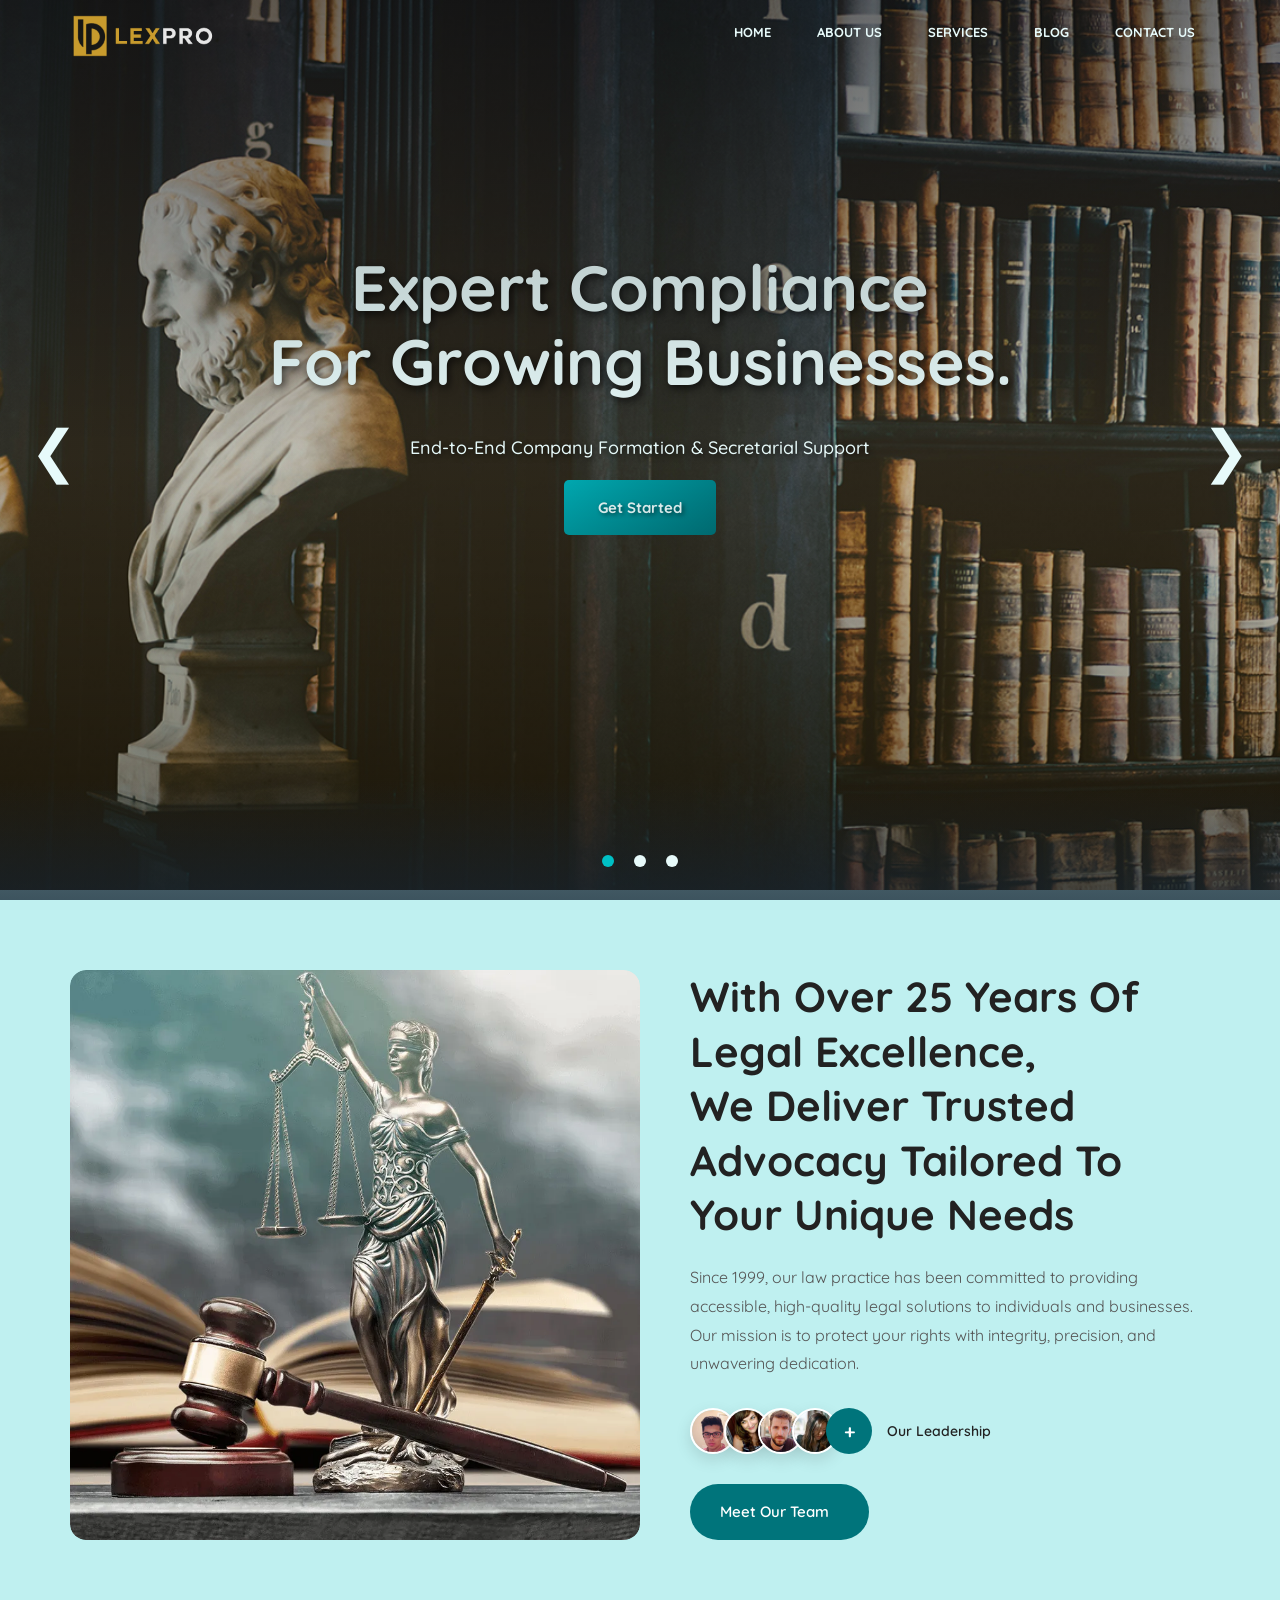
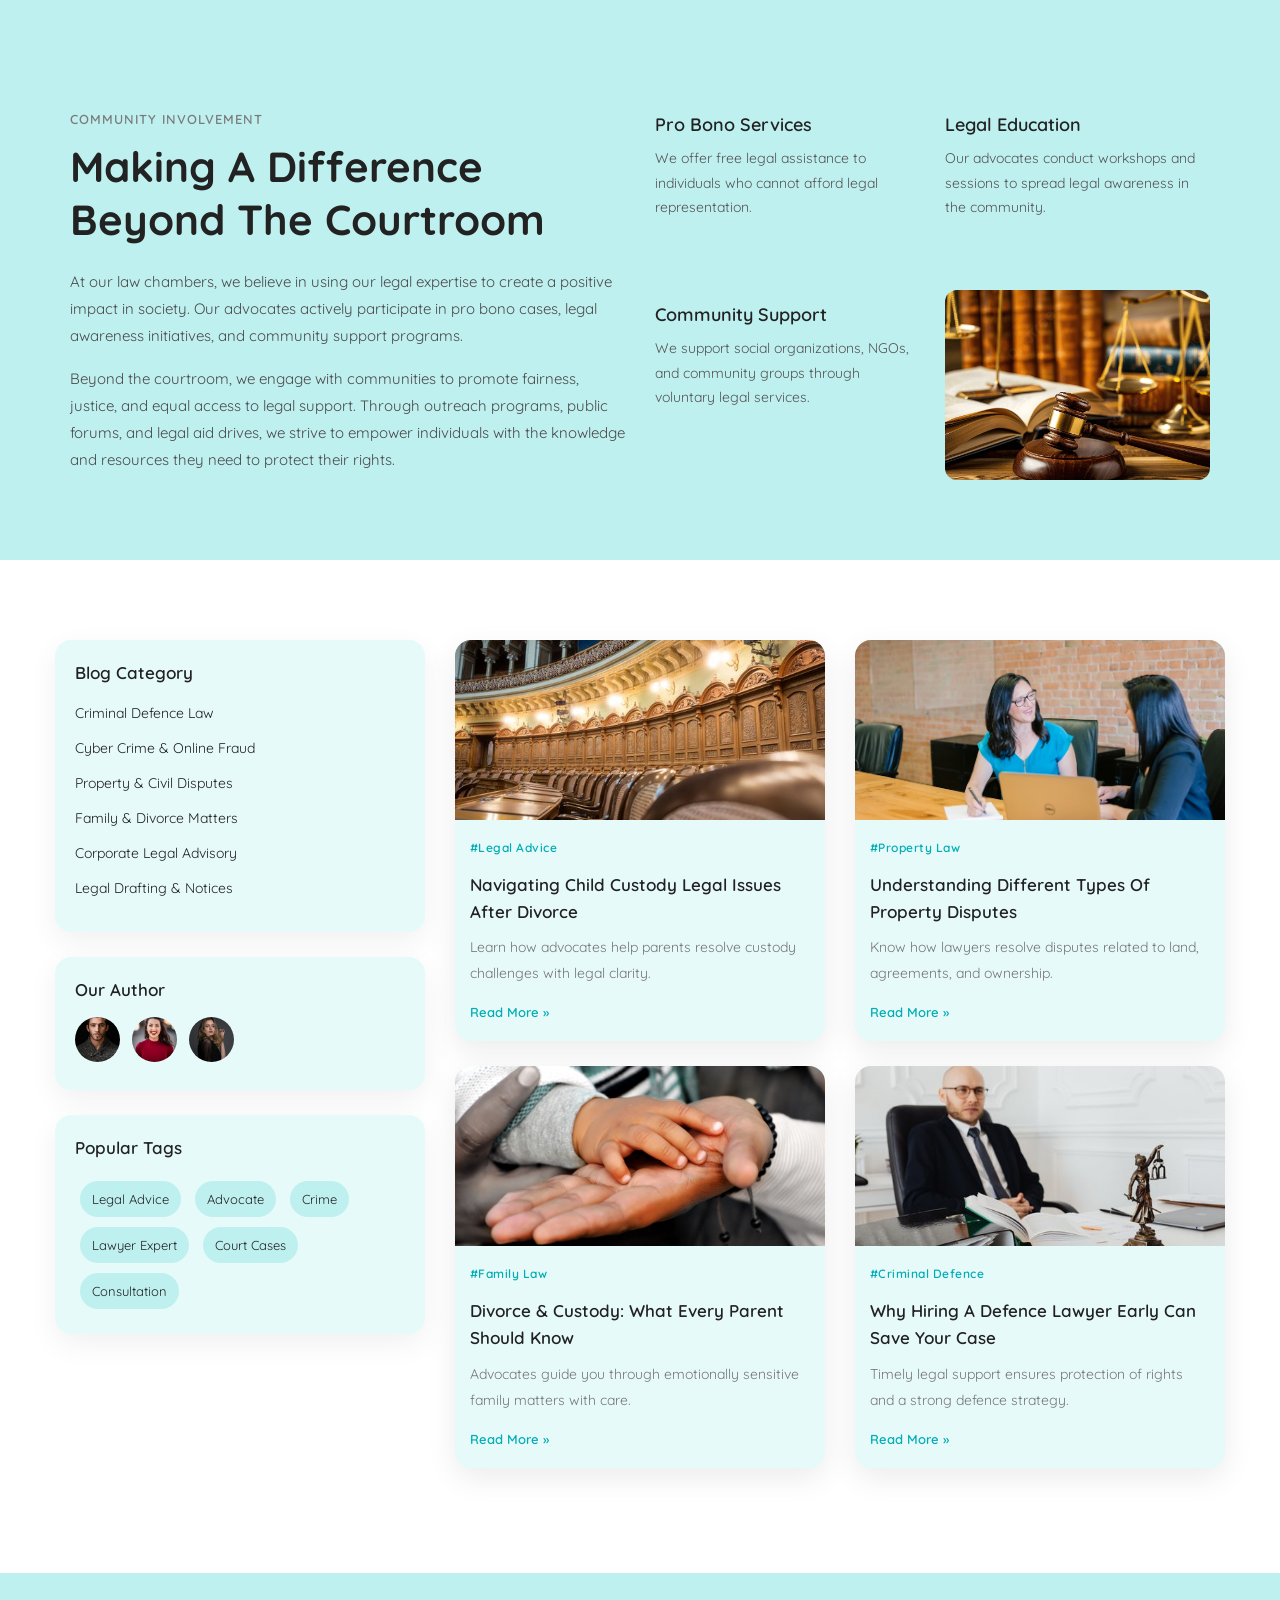
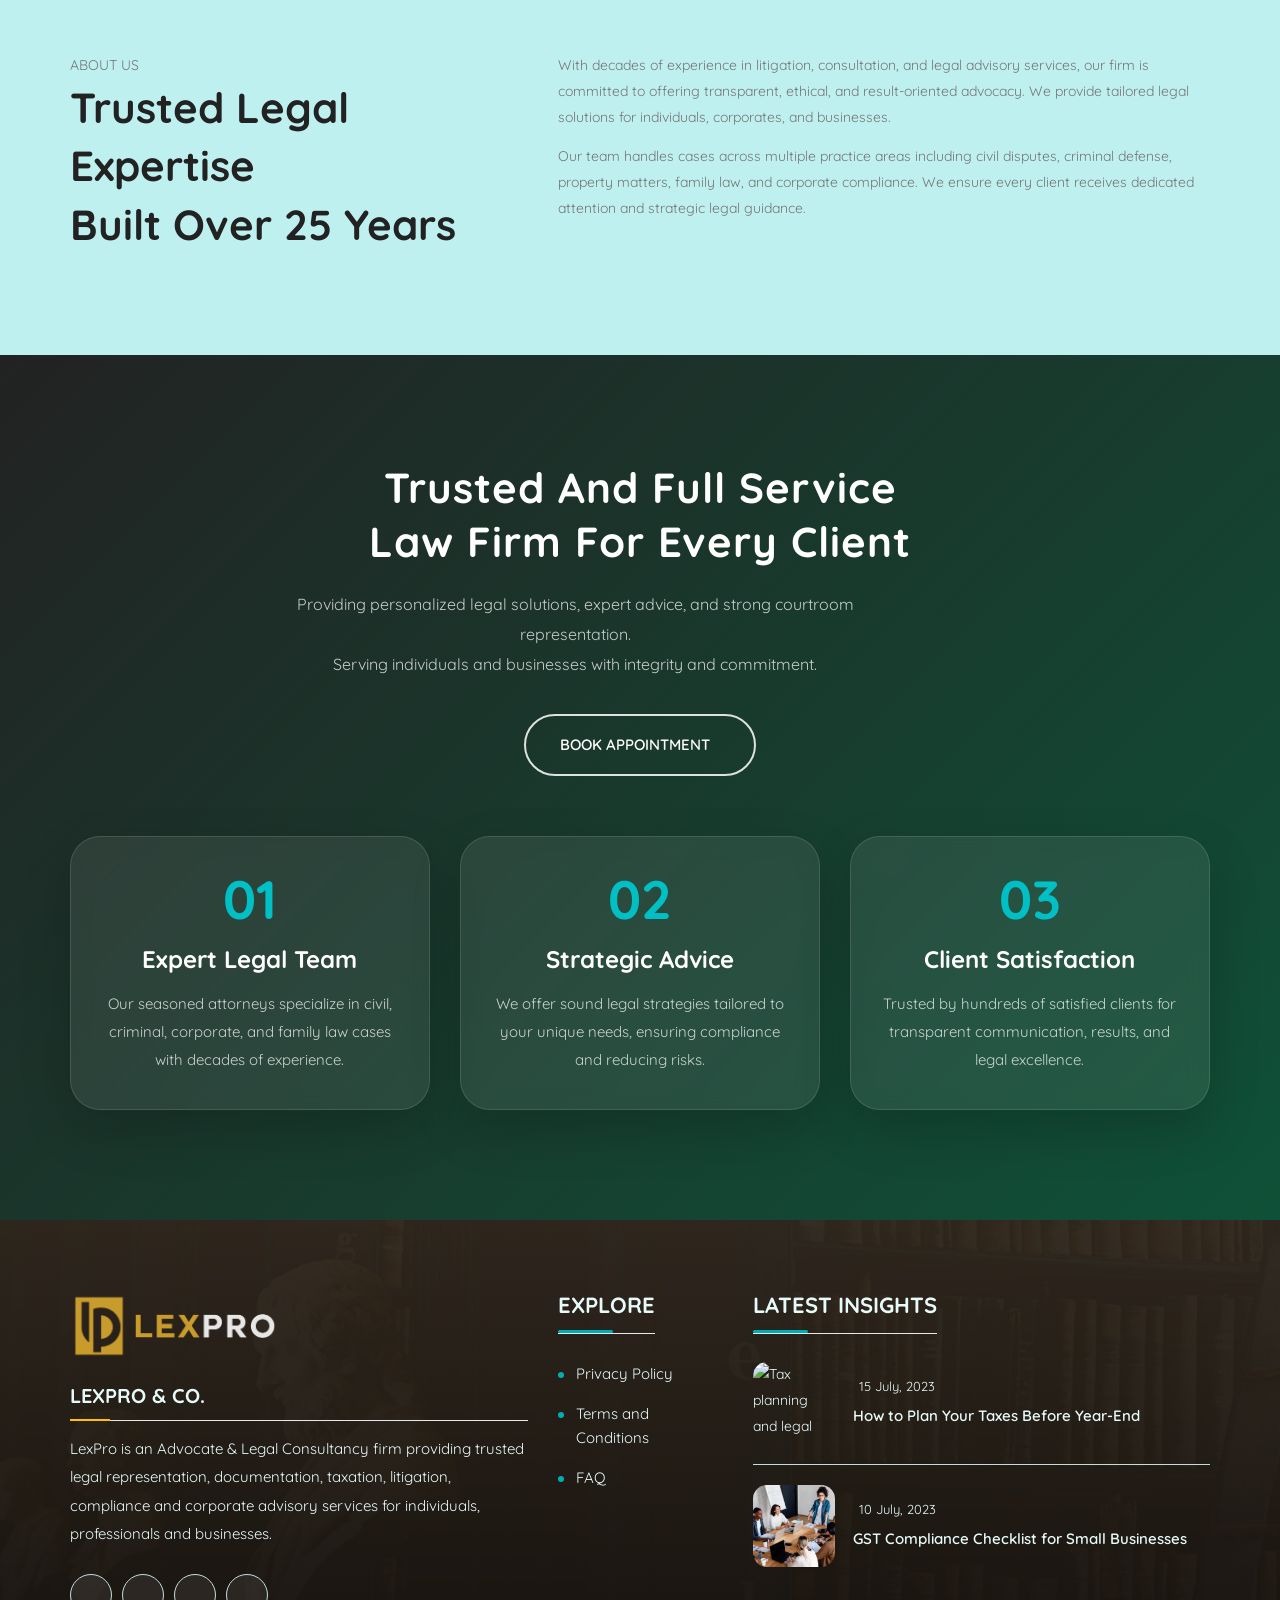
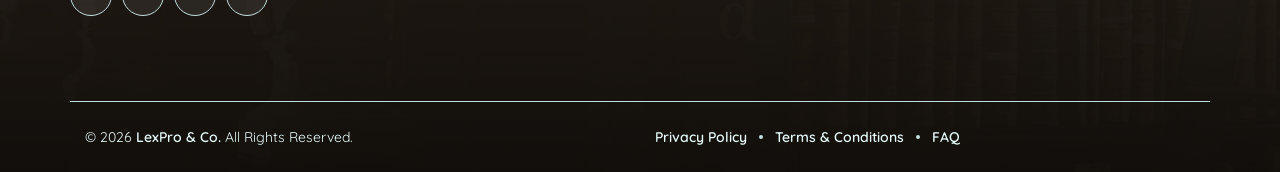
==== index.html @ eea51fa4 "Deploy website using website publish feature" ====
<!DOCTYPE html>

<html>
<head>
<meta charset="utf-8"/>
<meta content="width=device-width, initial-scale=1.0" name="viewport"/>
<meta content="" name="description"/>
<meta content="" name="keywords"/>
<base href=""/>
<title>Home</title>
<link href="https://fonts.googleapis.com/css2?family=Roboto:wght@400;700&amp;family=Open+Sans:wght@400;600&amp;display=swap" rel="stylesheet"/>
<link href="https://cdn.jsdelivr.net/npm/remixicon@4.6.0/fonts/remixicon.css" rel="stylesheet"/>
<link href="https://cdnjs.cloudflare.com/ajax/libs/font-awesome/6.0.0-beta3/css/all.min.css" rel="stylesheet"/>
<link href="assets/css/style.css" rel="stylesheet"/>
<link href="assets/css/middle_sections.css" rel="stylesheet"/>
<link href="assets/css/anim-effects.css" rel="stylesheet"/>
<link href="assets/css/components/header-48.css" rel="stylesheet"/>
<link href="assets/css/components/footer-16.css" rel="stylesheet"/>
<link href="assets/css/bootstrap.css" rel="stylesheet"/>
<link href="assets/css/plugins.css" rel="stylesheet"/>
<link href="assets/css/custom-Imports.css" rel="stylesheet"/>
<link href="assets/css/custom/editmode.css" rel="stylesheet"/>
<link href="assets/css/resonsive.css" rel="stylesheet"/>
<link href="/assets/css/custom-theme-color.css" rel="stylesheet"/>
<link href="assets/css/custom-theme-color.css" rel="stylesheet"/>
<link href="https://cdnjs.cloudflare.com/ajax/libs/OwlCarousel2/2.3.4/assets/owl.carousel.min.css" rel="stylesheet"/>
<link href="https://cdnjs.cloudflare.com/ajax/libs/OwlCarousel2/2.3.4/assets/owl.theme.default.min.css" rel="stylesheet"/>
<style>
        :root {
            --site-font:Quicksand;
        }

        body,
        #wrapper,
        #wrapper *:not(i):not([class^="ri-"]):not([class*=" ri-"]) {
            font-family: var(--site-font);
        }
    </style>
<link href="assets/css/custom-theme-colors.css" rel="stylesheet"/>
</head>
<body>
<div id="wrapper">
<div data-src="header.html" id="header"></div>
<div id="mainPageContent">
<section class="section-wrapper about-60">
<div class="container about-60-container">
<!-- Left Image -->
<div class="col-md-6 about-60-img-wrapper anim-slide-left">
<img alt="Advocate Image" src="assets/images/about-60.jpg"/>
</div>
<!-- Right Content -->
<div class="col-md-6 about-60-content anim-slide-right">
<h2 class="about-60-title">
                With over 25 years of legal excellence,<br/>
                we deliver trusted advocacy tailored
                to your unique needs
            </h2>
<p class="about-60-desc">
                Since 1999, our law practice has been committed to providing accessible,
                high‑quality legal solutions to individuals and businesses. Our mission is to protect
                your rights with integrity, precision, and unwavering dedication.
            </p>
<div class="about-60-team">
<img src="assets/images/about-60-profile-1.jpg"/>
<img src="assets/images/about-60-profile-2.jpg"/>
<img src="assets/images/about-60-profile-3.jpg"/>
<img src="assets/images/about-60-profile-4.jpg"/>
<div class="about-60-plus">+</div>
<span class="about-60-label">Our Leadership</span>
</div>
<a class="about-60-btn" href="#">Meet Our Team <i class="bi bi-arrow-right"></i></a>
</div>
</div>
</section>
<section class="section-wrapper about-59">
<div class="container">
<div class="row">
<div class="col-sm-6 anim-slide-left">
<p class="about-59-subtitle">Community Involvement</p>
<h2 class="about-59-title"> Making a Difference Beyond the Courtroom </h2>
<p class="about-59-text"> At our law chambers, we believe in using our legal expertise to
                    create a positive impact in society. Our advocates actively participate in pro bono
                    cases, legal awareness initiatives, and community support programs. </p>
<p class="about-59-text"> Beyond the courtroom, we engage with communities to promote
                    fairness, justice, and equal access to legal support. Through outreach programs, public
                    forums, and legal aid drives, we strive to empower individuals with the knowledge and
                    resources they need to protect their rights. </p>
</div>
<div class="col-sm-6 anim-slide-right">
<div class="row about-59-icon-row">
<div class="col-xs-12 col-sm-6 about-59-item"> <i class="bi bi-people about-59-icon"></i>
<h4 class="about-59-heading"> Pro Bono Services </h4>
<p class="about-59-desc"> We offer free legal assistance to individuals who cannot
                            afford legal representation. </p>
</div>
<div class="col-xs-12 col-sm-6 about-59-item"> <i class="bi bi-journal-text about-59-icon"></i>
<h4 class="about-59-heading"> Legal Education </h4>
<p class="about-59-desc"> Our advocates conduct workshops and sessions to spread
                            legal awareness in the community. </p>
</div>
<div class="col-xs-12 col-sm-6 about-59-item"> <i class="bi bi-hand-heart about-59-icon"></i>
<h4 class="about-59-heading"> Community Support </h4>
<p class="about-59-desc"> We support social organizations, NGOs, and community
                            groups through voluntary legal services. </p>
</div>
<div class="col-xs-12 col-sm-6 about-59-img-wrap"> <img alt="Advocate Office" class="img-responsive about-59-img" src="assets/images/about-59.jpg"/> </div>
</div>
</div>
</div>
</div>
</section>
<section class="section-wrapper blog-21 anim-slide-up">
<div class="container blog-21-container">
<div class="row">
<div class="col-sm-4 blog-21-sidebar">
<div class="blog-21-card">
<h4 class="blog-21-title">Blog Category</h4>
<ul class="blog-21-list">
<li><i class="bi bi-chevron-right"></i> Criminal Defence Law</li>
<li><i class="bi bi-chevron-right"></i> Cyber Crime &amp; Online Fraud</li>
<li><i class="bi bi-chevron-right"></i> Property &amp; Civil Disputes</li>
<li><i class="bi bi-chevron-right"></i> Family &amp; Divorce Matters</li>
<li><i class="bi bi-chevron-right"></i> Corporate Legal Advisory</li>
<li><i class="bi bi-chevron-right"></i> Legal Drafting &amp; Notices</li>
</ul>
</div>
<div class="blog-21-card">
<h4 class="blog-21-title">Our Author</h4>
<div class="blog-21-author-list">
<img src="assets/images/blog-21-profile-1.jpg"/>
<img src="assets/images/blog-21-profile-2.jpg"/>
<img src="assets/images/blog-21-profile-3.jpg"/>
</div>
</div>
<div class="blog-21-card">
<h4 class="blog-21-title">Popular Tags</h4>
<div class="blog-21-tags">
<span>Legal Advice</span>
<span>Advocate</span>
<span>Crime</span>
<span>Lawyer Expert</span>
<span>Court Cases</span>
<span>Consultation</span>
</div>
</div>
</div>
<div class="col-sm-8 blog-21-right-content">
<div class="row">
<div class="col-sm-6">
<div class="blog-21-post">
<img class="img-responsive" src="assets/images/blog-21-1_techfizz_techfizz_aig.jpg"/>
<div class="blog-21-post-body">
<span class="blog-21-category">#Legal Advice</span>
<h3 class="blog-21-post-title">Navigating Child Custody Legal Issues After







                                    Divorce</h3>
<p>Learn how advocates help parents resolve custody challenges with legal







                                    clarity.</p>
<a class="blog-21-read" href="#">Read More »</a>
</div>
</div>
</div>
<div class="col-sm-6">
<div class="blog-21-post">
<img class="img-responsive" src="assets/images/blog-21-2.jpg"/>
<div class="blog-21-post-body">
<span class="blog-21-category">#Property Law</span>
<h3 class="blog-21-post-title">Understanding Different Types of Property







                                    Disputes</h3>
<p>Know how lawyers resolve disputes related to land, agreements, and







                                    ownership.</p>
<a class="blog-21-read" href="#">Read More »</a>
</div>
</div>
</div>
<div class="col-sm-6">
<div class="blog-21-post">
<img class="img-responsive" src="assets/images/blog-21-3.jpg"/>
<div class="blog-21-post-body">
<span class="blog-21-category">#Family Law</span>
<h3 class="blog-21-post-title">Divorce &amp; Custody: What Every Parent Should







                                    Know</h3>
<p>Advocates guide you through emotionally sensitive family matters with







                                    care.</p>
<a class="blog-21-read" href="#">Read More »</a>
</div>
</div>
</div>
<div class="col-sm-6">
<div class="blog-21-post">
<img class="img-responsive" src="assets/images/blog-21-4_techfizz_techfizz_aig.jpg"/>
<div class="blog-21-post-body">
<span class="blog-21-category">#Criminal Defence</span>
<h3 class="blog-21-post-title">Why Hiring a Defence Lawyer Early Can Save







                                    Your Case</h3>
<p>Timely legal support ensures protection of rights and a strong defence







                                    strategy.</p>
<a class="blog-21-read" href="#">Read More »</a>
</div>
</div>
</div>
</div>
</div>
</div>
</div>
</section>
<section class="section-wrapper about-58">
<div class="container">
<div class="row about-58-row">
<!-- LEFT SIDE -->
<div class="col-sm-5 about-58-left anim-slide-left">
<span class="about-58-subtitle">ABOUT US</span>
<h2 class="about-58-title">
                                Trusted Legal Expertise<br/>
                                Built Over <strong>25 Years</strong>
</h2>
<div class="about-58-line"></div>
</div>
<!-- RIGHT SIDE -->
<div class="col-sm-7 about-58-right anim-slide-right">
<p>
                                With decades of experience in litigation, consultation, and legal advisory services,
                                our firm is committed to offering transparent, ethical, and result-oriented advocacy.
                                We provide tailored legal solutions for individuals, corporates, and businesses.
                            </p>
<p>
                                Our team handles cases across multiple practice areas including civil disputes,
                                criminal defense, property matters, family law, and corporate compliance. We ensure
                                every client receives dedicated attention and strategic legal guidance.
                            </p>
</div>
</div>
</div>
</section>
<section class="section-wrapper home-49">
<div class="container">
<div class="row text-center">
<div class="col-md-8 col-md-offset-2">
<h2 class="home-49-title">Trusted And Full Service<br/>Law Firm For Every Client</h2>
<p class="home-49-subtext">Providing personalized legal solutions, expert advice, and strong courtroom
                    representation.<br/>Serving individuals and businesses with integrity and commitment.</p>
<a class="home-49-btn" href="#">BOOK APPOINTMENT <i class="ri-arrow-right-line"></i></a>
</div>
</div>
<div class="row home-49-cards text-center">
<div class="col-sm-4">
<div class="home-49-card">
<div class="home-49-card-number">01</div>
<div class="home-49-card-title">Expert Legal Team</div>
<div class="home-49-card-desc">Our seasoned attorneys specialize in civil, criminal, corporate, and
                        family law cases with decades of experience.</div>
</div>
</div>
<div class="col-sm-4">
<div class="home-49-card">
<div class="home-49-card-number">02</div>
<div class="home-49-card-title">Strategic Advice</div>
<div class="home-49-card-desc">We offer sound legal strategies tailored to your unique needs,
                        ensuring compliance and reducing risks.</div>
</div>
</div>
<div class="col-sm-4">
<div class="home-49-card">
<div class="home-49-card-number">03</div>
<div class="home-49-card-title">Client Satisfaction</div>
<div class="home-49-card-desc">Trusted by hundreds of satisfied clients for transparent
                        communication, results, and legal excellence.</div>
</div>
</div>
</div>
</div>
</section>
</div>
<div data-src="footer.html" id="footer"></div>
</div>
<script src="assets/js/jquery.js"></script>
<script src="assets/js/middle-section.js"></script>
<script src="assets/js/init.js"></script>
<script src="assets/js/plugins.js"></script>
<script src="assets/js/jquery.main.js"></script>
<script src="assets/js/gsap.min.js"></script>
<script src="assets/js/ScrollTrigger.min.js"></script>
<script src="assets/js/Observer.min.js"></script>
<script src="assets/js/gsap.effects.js"></script>
<script src="assets/js/common_js/send_email.js"></script>
<script src="https://colorjs.io/dist/color.global.js"></script>
<script src="assets/js/common_js/html_image_editor.js"></script>
<script src="assets/js/common_js/windows_postmessage.js"></script>
<script src="https://cdnjs.cloudflare.com/ajax/libs/OwlCarousel2/2.3.4/owl.carousel.min.js"></script>
<script src="https://ajax.googleapis.com/ajax/libs/jquery/3.7.1/jquery.min.js"></script>
<script>
                        $(function () {

                            /* Start code to load js and css files properly on local server or production server: NOte: this is the workwround, need to fix this */
                            loadHeaderFooter("header", "/media/projects/zti726288/zti726288/header.html");
                            loadHeaderFooter("footer", "/media/projects/zti726288/zti726288/footer.html");
                            /*  End code */


                            /*  Start code to load js and css files properly on Githubpages  */
                            loadHeaderFooter("header", "header.html");
                            loadHeaderFooter("footer", "footer.html");
                            /* End code */

                            function getCurrentFile() {
                                let file = new URLSearchParams(location.search).get("srcReq")
                                    || location.pathname.split("/").pop()
                                    || "index.html";

                                if (!file.includes(".")) file += ".html";

                                return file.toLowerCase();
                            }

                            function loadHeaderFooter(id, file) {
                                $("#" + id).load(file, function (_, status) {
                                    if (status === "error") return;
                                    const targetid = $("#" + id);
                                    targetid.find("a").addClass("edit-site");
                                    if (id !== "header") return;
                                    let current = getCurrentFile();

                                    // Show / hide sections
                                    targetid.find(".main-header-section").toggle(current === "index.html");
                                    targetid.find(".header-breadcrumb-section").toggle(current !== "index.html");
                                    // Match page name
                                    let name = "";
                                    targetid.find(".main-navigation a").each(function () {
                                        let href = ($(this).attr("href") || "").split("/").pop().toLowerCase();
                                        if (href === current) name = $(this).text().trim();
                                    });

                                    // Apply name (fallback safe)
                                    targetid.find(".Page_name").text(
                                        name || current.replace(".html", "").replace(/_/g, " ")
                                    );
                                });
                            }

                        });
                    </script>
<script src="assets/js/common_js/image_uploader.js"></script>
</body>
</html>
---- assets/css/style.css ----
@import url('https://fonts.googleapis.com/css2?family=Quicksand:wght@600;700;800&display=swap');
@import url('https://fonts.googleapis.com/css2?family=Lato:wght@300;400;700&display=swap');
@import url('https://fonts.googleapis.com/css2?family=Raleway:wght@300;400;700&display=swap');
@import url('https://fonts.googleapis.com/css2?family=Open+Sans:wght@300;400;700&display=swap');
@import url('https://fonts.googleapis.com/css2?family=Roboto:wght@300;400;700&display=swap');
@import url('https://fonts.googleapis.com/css2?family=Oswald:wght@300;400;700&display=swap');
@import url('https://fonts.googleapis.com/css2?family=Playfair+Display:wght@400;700&display=swap');
@import url('https://fonts.googleapis.com/css2?family=Merriweather:wght@300;400;700&display=swap');
@import url('https://fonts.googleapis.com/css2?family=Nunito:wght@300;400;700&display=swap');
@import url('https://fonts.googleapis.com/css2?family=Source+Sans+Pro:wght@300;400;700&display=swap');
@import url('https://fonts.googleapis.com/css2?family=Work+Sans:wght@300;400;700&display=swap');
@import url('https://fonts.googleapis.com/css2?family=Cabin:ital,wght@0,400..700;1,400..700&family=Poppins:ital,wght@0,100;0,200;0,300;0,400;0,500;0,600;0,700;0,800;0,900;1,100;1,200;1,300;1,400;1,500;1,600;1,700;1,800;1,900&display=swap' );
/* Predefined theme classes */
.theme-1 {
  --primary-color: #505e4b;
  --secondary-color: #9db76e;
  --tertiary-color: #ffffff;
}

.theme-2 {
  --primary-color: #283259;
  --secondary-color: #1da6a6;
  --tertiary-color: #ffffff;
}

.theme-3 {
  --primary-color: #1d4d13;
  --secondary-color: #dd5050;
  --tertiary-color: #ffffff;
}

.theme-4 {
  --primary-color: #ffffff;
  --secondary-color: #106470;
  --tertiary-color: #34c7dc;
}

.theme-5 {
  --primary-color: #f0f8ff;
  --secondary-color: #59bb2c;
  --tertiary-color: #000000;
}

.theme-6 {
  --primary-color: #0caa85;
  --secondary-color: #f4a300;
  --tertiary-color: #ffffff;
}
.theme-7 {
  --primary-color: #591036;;
  --secondary-color: #611256;
  --tertiary-color: #ffffff;
}
.theme-18 {
  --primary-color: #7fb82d;
  --secondary-color: #c4c4c4;
  --tertiary-color: #ffffff;
}
.theme-19{
  --primary-color: #fff;
  --secondary-color: #ca6303;
  --tertiary-color: #000000;
}
.theme-24 {
  --primary-color: #0fb4f5;
  --secondary-color: #c4c4c4;
  --tertiary-color: #ffffff;
}
.theme-26 {
  --primary-color: #f64f37;
  --secondary-color: #c4c4c4;
  --tertiary-color: #ffffff;
}

body {
  background-color: var(--primary-color);
  color: var(--secondary-color);
}


/* Optional - Adjusting the elements based on the theme */
button {
  background-color: var(--secondary-color);
}

/* footer {
  background-color: var(--tertiary-color);
} */


.radio-holder .radio-button-placeholder {
  margin-bottom: 10px;
  position: absolute;

}

.radio-holder {
  position: absolute;
  top: 10px;
  padding: 10px;
  z-index: 99999;
  color: #f5b800;
  cursor: pointer;
  right: 0;
}


.dynamic-font {
  font-family: var(--font-family, sans-serif)!important;
  font-size: var(--font-size, 16px)!important;
  font-weight: var(--font-weight, normal)!important;
}




:root {
  --font-family:"Lato", "Helvetica Neue", Helvetica, Arial, sans-serif;
  --background-primary-color: #ffff;
  --text-color-default:#ffffff;
  --primay-theme-color: #ffc000;
  --secondary-theme-color: #f5b800;
  --tertiary-theme-color:#ebb100;
  --hover-theme-color:#fabc00;
  --post-hover-color:rgba(255, 192, 0, 0.6);
  --primay-border-color:#aaa;
  --secondary-border-color:#34c7dc;
  --navbar-border-color:#ffc000;
  --navbar-font-size:13px;
  --banner-font-size:44px;

}
/*
.theme-1 {
  --font-family:'Oswald', sans-serif;
  --background-primary-color: #038cc2;
  --text-color-default:#ffffff;
  --primay-theme-color: #00aeff;
  --secondary-theme-color: #007ff5;
  --tertiary-theme-color:#006eeb;
  --hover-theme-color:#08549b;
  --post-hover-color:rgba(0, 225, 255, 0.6);
  --primay-border-color:#aaa;
  --secondary-border-color:#0f75c9;
  --navbar-border-color:#ffffff;
  --navbar-font-size:14px;
  --banner-font-size:50px;
}

.theme-2 {
  --font-family:'Quicksand';
  --background-primary-color: #35b35a;
  --text-color-default:#ffffff;
  --primay-theme-color: #35b35a;
  --secondary-theme-color: #229946;
  --tertiary-theme-color:#178a39;
  --hover-theme-color:#136e2f;
  --post-hover-color:rgba(69, 194, 69, 0.6);
  --primay-border-color:#aaa;
  --secondary-border-color:#1a1a1a;
  --navbar-border-color:transparent;
  --font-size-custom:12px;
  --banner-font-size:40px;
} */

/* .dynamic-font{
  --font-primary: @fontName @fontFamily;
} */


.font-Oswald{
  --font-family:'Oswald', sans-serif;
}
.font-quicksand{
  --font-family:'Quicksand', sans-serif;
}
.font-roboto{
  --font-family:'Roboto', sans-serif;
}
.bolder{
  font-weight: bold;
}

[class^="font-"] {
  font-size: var(--font-size-custom) !important;
}

.font-12 {
  --font-size-custom: 12px;
}

.font-14 {
  --font-size-custom: 14px;
}

.font-15 {
  --font-size-custom: 15px;
}

.font-16 {
  --font-size-custom: 16px;
}

.font-18 {
  --font-size-custom: 18px;
}

.font-50 {
  --font-size-custom: 50px!important;
}
.rounded{
border-radius: 30px;
}
.dropdown-menu > li > a:hover{
  background-color: var(--hover-theme-color);
}




.clearfix:after, .widget:after, .search-form:after, .post-password-form p:after, .navigation-single:after {
  content: '';
  display: block;
  clear: both;
}

a,
button, .form-control, .features-aside .view-more, .features-aside .icn-wrap, .news-post:after, .widget_intro .aligncenter img, .why-panel-group .accOpener:after, .why-panel-group .accOpener:before, .why-panel-group.panel-group .accOpener:after, .why-panel-group.panel-group .accOpener:before, .pro-column .aligncenter > a:before, .pro-column .caption, .featured-column:before, .guide-column .icn-wrap, .guide-column .icn, .guide-column .icn:after, .price-box-column .icn-wrap, .logo-wrap > a:after, .price-list .icn-wrap, .partner-block .partner-list li a:before {
  -webkit-transition: 0.25s ease;
  -o-transition: 0.25s ease;
  transition: 0.25s ease;
  -webkit-transition-property: color, background, border, visibility, opacity, left, right, top, bottom, width, height, -webkit-box-shadow, -webkit-transform;
  transition-property: color, background, border, visibility, opacity, left, right, top, bottom, width, height, -webkit-box-shadow, -webkit-transform;
  -o-transition-property: color, box-shadow, background, border, visibility, opacity, left, right, top, bottom, transform, width, height;
  transition-property: color, box-shadow, background, border, visibility, opacity, left, right, top, bottom, transform, width, height;
  transition-property: color, box-shadow, background, border, visibility, opacity, left, right, top, bottom, transform, width, height, -webkit-box-shadow, -webkit-transform;
}

.logo img, .features-aside .icn-wrap img, .popular-post img, .upcoming-events-list img, .categories-list img, .getstarted-block img {
  vertical-align: top;
  max-width: 100%;
  height: auto;
}

/* chosen select styles */
.chosen-container {
  position: relative;
  display: inline-block;
  vertical-align: middle;
  text-align: left;
  font-size: 14px;
  font-family: "Lato", "Helvetica Neue", Helvetica, Arial, sans-serif;
  -webkit-user-select: none;
  -moz-user-select: none;
  -ms-user-select: none;
  user-select: none;
}

.chosen-container .chosen-drop {
  position: absolute;
  top: 100%;
  z-index: 1010;
  width: 100%;
  border: 1px solid var(--primay-border-color);
  border-top: 0;
  background: var(--text-color-default);
  -webkit-box-shadow: 0 4px 5px rgba(0, 0, 0, 0.15);
  box-shadow: 0 4px 5px rgba(0, 0, 0, 0.15);
  clip: rect(0, 0, 0, 0);
}

.chosen-container.chosen-with-drop .chosen-drop {
  clip: auto;
}

.chosen-container a {
  cursor: pointer;
}

.chosen-container .search-choice .group-name, .chosen-container .chosen-single .group-name {
  margin-right: 4px;
  overflow: hidden;
  white-space: nowrap;
  -o-text-overflow: ellipsis;
  text-overflow: ellipsis;
  font-weight: normal;
  color: #999999;
}

.chosen-container .search-choice .group-name:after, .chosen-container .chosen-single .group-name:after {
  content: ":";
  padding-left: 2px;
  vertical-align: top;
}

/* @end */
/* @group Single Chosen */
.chosen-container-single .chosen-single {
  position: relative;
  display: block;
  overflow: hidden;
  padding: 0 0 0 8px;
  height: 100%;
  border: 1px solid #e8e8e8;
  background-color: var(--text-color-default);
  color: var(--background-primary-color);
  text-decoration: none;
  white-space: nowrap;
}

.chosen-container-single .chosen-default {
  color: #999;
}

.chosen-container-single .chosen-single span {
  display: block;
  overflow: hidden;
  margin-right: 45px;
  -o-text-overflow: ellipsis;
  text-overflow: ellipsis;
  white-space: nowrap;
  height: 100%;
  padding: 13px 0;
}

.chosen-container-single .chosen-single-with-deselect span {
  margin-right: 38px;
}

.chosen-container-single .chosen-single abbr {
  position: absolute;
  top: 6px;
  right: 26px;
  display: block;
  width: 12px;
  height: 12px;
  background: url("chosen-sprite.png") -42px 1px no-repeat;
  font-size: 1px;
}

.chosen-container-single .chosen-single abbr:hover {
  background-position: -42px -10px;
}

.chosen-container-single.chosen-disabled .chosen-single abbr:hover {
  background-position: -42px -10px;
}

.chosen-container-single .chosen-single div {
  position: absolute;
  top: 0;
  right: 0;
  display: block;
  color: inherit;
  width: 40px;
  height: 100%;
}

.chosen-container-single .chosen-single div:before {
  position: absolute;
  content: "";
  top: 50%;
  bottom: auto;
  left: 50%;
  right: auto;
}

.chosen-container-single .chosen-single div:before {
  border: solid currentColor;
  border-width: 0 2px 2px 0;
  -webkit-transform: rotate(45deg) translateX(-50%);
  -ms-transform: rotate(45deg) translateX(-50%);
  transform: rotate(45deg) translateX(-50%);
  margin-top: -2px;
  width: 10px;
  height: 10px;
}

.chosen-container-single .chosen-single div b {
  display: block;
  width: 100%;
  height: 100%;
  background: url("chosen-sprite.png") no-repeat 0px 2px;
}

.chosen-container-single .chosen-search {
  position: relative;
  z-index: 1010;
  margin: 0;
  padding: 3px 4px;
  white-space: nowrap;
}

.chosen-container-single .chosen-search input[type="text"] {
  margin: 1px 0;
  padding: 4px 20px 4px 5px;
  width: 100%;
  height: auto;
  outline: 0;
  border: 1px solid var(--primay-border-color);
  background: url("chosen-sprite.png") no-repeat 100% -20px;
  font-size: 1em;
  font-family: sans-serif;
  line-height: normal;
  border-radius: 0;
}

.chosen-container-single .chosen-drop {
  margin-top: -1px;
  border-radius: 0 0 4px 4px;
  background-clip: padding-box;
}

.chosen-container-single.chosen-container-single-nosearch .chosen-search {
  position: absolute;
  clip: rect(0, 0, 0, 0);
}

/* @end */
/* @group Results */
.chosen-container .chosen-results {
  color: #444;
  position: relative;
  overflow-x: hidden;
  overflow-y: auto;
  margin: 0 4px 4px 0;
  padding: 0 0 0 4px;
  max-height: 240px;
  -webkit-overflow-scrolling: touch;
}

.chosen-container .chosen-results li {
  display: none;
  margin: 0;
  padding: 5px 6px;
  list-style: none;
  line-height: 15px;
  word-wrap: break-word;
  -webkit-touch-callout: none;
}

.chosen-container .chosen-results li.active-result {
  display: list-item;
  cursor: pointer;
}

.chosen-container .chosen-results li.disabled-result {
  display: list-item;
  color: #ccc;
  cursor: default;
}

.chosen-container .chosen-results li.highlighted {
  background-color: #3875d7;
  color: var(--text-color-default);
}

.chosen-container .chosen-results li.no-results {
  color: #777;
  display: list-item;
  background: #f4f4f4;
}

.chosen-container .chosen-results li.group-result {
  display: list-item;
  font-weight: bold;
  cursor: default;
}

.chosen-container .chosen-results li.group-option {
  padding-left: 15px;
}

.chosen-container .chosen-results li em {
  font-style: normal;
  text-decoration: underline;
}

/* @end */
/* @group Multi Chosen */
.chosen-container-multi .chosen-choices {
  position: relative;
  overflow: hidden;
  margin: 0;
  padding: 0 5px;
  width: 100%;
  height: auto;
  border: 1px solid var(--primay-border-color);
  background-color: var(--text-color-default);
  background-image: -webkit-gradient(linear, left top, left bottom, color-stop(1%, #eee), color-stop(15%, var(--text-color-default)));
  background-image: -webkit-linear-gradient(#eee 1%, var(--text-color-default) 15%);
  background-image: -o-linear-gradient(#eee 1%, var(--text-color-default) 15%);
  background-image: linear-gradient(#eee 1%, var(--text-color-default) 15%);
  cursor: text;
}

.chosen-container-multi .chosen-choices li {
  float: left;
  list-style: none;
}

.chosen-container-multi .chosen-choices li.search-field {
  margin: 0;
  padding: 0;
  white-space: nowrap;
}

.chosen-container-multi .chosen-choices li.search-field input[type="text"] {
  margin: 1px 0;
  padding: 0;
  height: 25px;
  outline: 0;
  border: 0 !important;
  background: transparent !important;
  -webkit-box-shadow: none;
  box-shadow: none;
  color: #999;
  font-size: 100%;
  font-family: sans-serif;
  line-height: normal;
  border-radius: 0;
  width: 25px;
}

.chosen-container-multi .chosen-choices li.search-choice {
  position: relative;
  margin: 3px 5px 3px 0;
  padding: 3px 20px 3px 5px;
  border: 1px solid var(--primay-border-color);
  max-width: 100%;
  border-radius: 3px;
  background-color: #eeeeee;
  background-image: -webkit-gradient(linear, left top, left bottom, color-stop(20%, #f4f4f4), color-stop(50%, #f0f0f0), color-stop(52%, #e8e8e8), to(#eee));
  background-image: -webkit-linear-gradient(#f4f4f4 20%, #f0f0f0 50%, #e8e8e8 52%, #eee 100%);
  background-image: -o-linear-gradient(#f4f4f4 20%, #f0f0f0 50%, #e8e8e8 52%, #eee 100%);
  background-image: linear-gradient(#f4f4f4 20%, #f0f0f0 50%, #e8e8e8 52%, #eee 100%);
  background-size: 100% 19px;
  background-repeat: repeat-x;
  background-clip: padding-box;
  -webkit-box-shadow: 0 0 2px var(--text-color-default) inset, 0 1px 0 rgba(0, 0, 0, 0.05);
  box-shadow: 0 0 2px var(--text-color-default) inset, 0 1px 0 rgba(0, 0, 0, 0.05);
  color: #333;
  line-height: 13px;
  cursor: default;
}

.chosen-container-multi .chosen-choices li.search-choice span {
  word-wrap: break-word;
}

.chosen-container-multi .chosen-choices li.search-choice .search-choice-close {
  position: absolute;
  top: 4px;
  right: 3px;
  display: block;
  width: 12px;
  height: 12px;
  background: url("chosen-sprite.png") -42px 1px no-repeat;
  font-size: 1px;
}

.chosen-container-multi .chosen-choices li.search-choice .search-choice-close:hover {
  background-position: -42px -10px;
}

.chosen-container-multi .chosen-choices li.search-choice-disabled {
  padding-right: 5px;
  border: 1px solid #ccc;
  background-color: #e4e4e4;
  background-image: -webkit-gradient(linear, left top, left bottom, color-stop(20%, #f4f4f4), color-stop(50%, #f0f0f0), color-stop(52%, #e8e8e8), to(#eee));
  background-image: -webkit-linear-gradient(#f4f4f4 20%, #f0f0f0 50%, #e8e8e8 52%, #eee 100%);
  background-image: -o-linear-gradient(#f4f4f4 20%, #f0f0f0 50%, #e8e8e8 52%, #eee 100%);
  background-image: linear-gradient(#f4f4f4 20%, #f0f0f0 50%, #e8e8e8 52%, #eee 100%);
  color: #666;
}

.chosen-container-multi .chosen-choices li.search-choice-focus {
  background: #d4d4d4;
}

.chosen-container-multi .chosen-choices li.search-choice-focus .search-choice-close {
  background-position: -42px -10px;
}

.chosen-container-multi .chosen-results {
  margin: 0;
  padding: 0;
}

.chosen-container-multi .chosen-drop .result-selected {
  display: list-item;
  color: #ccc;
  cursor: default;
}

/* @end */
/* @group Active  */
.chosen-container-active .chosen-single {
  border: 1px solid var(--hover-theme-color);
}

.chosen-container-active.chosen-with-drop .chosen-single {
  border: 1px solid var(--primay-border-color);
  border-bottom-right-radius: 0;
  border-bottom-left-radius: 0;
}

.chosen-container-active.chosen-with-drop .chosen-single div {
  border-left: none;
  background: transparent;
}

.chosen-container-active.chosen-with-drop .chosen-single div b {
  background-position: -18px 2px;
}

.chosen-container-active .chosen-choices {
  border: 1px solid var(--hover-theme-color);
  -webkit-box-shadow: 0 0 5px rgba(0, 0, 0, 0.3);
  box-shadow: 0 0 5px rgba(0, 0, 0, 0.3);
}

.chosen-container-active .chosen-choices li.search-field input[type="text"] {
  color: #222 !important;
}

/* @end */
/* @group Disabled Support */
.chosen-disabled {
  opacity: 0.5 !important;
  cursor: default;
}

.chosen-disabled .chosen-single {
  cursor: default;
}

.chosen-disabled .chosen-choices .search-choice .search-choice-close {
  cursor: default;
}

/*! jQuery UI - v1.11.4 - 2015-08-12
* http://jqueryui.com
* Includes: core.css, draggable.css, resizable.css, selectable.css, sortable.css, accordion.css, autocomplete.css, button.css, datepicker.css, dialog.css, menu.css, progressbar.css, selectmenu.css, slider.css, spinner.css, tabs.css, tooltip.css, theme.css
* To view and modify this theme, visit http://jqueryui.com/themeroller/?ffDefault=Trebuchet%20MS%2CTahoma%2CVerdana%2CArial%2Csans-serif&fwDefault=bold&fsDefault=1.1em&cornerRadius=4px&bgColorHeader=f6a828&bgTextureHeader=gloss_wave&bgImgOpacityHeader=35&borderColorHeader=e78f08&fcHeader=ffffff&iconColorHeader=ffffff&bgColorContent=eeeeee&bgTextureContent=highlight_soft&bgImgOpacityContent=100&borderColorContent=dddddd&fcContent=333333&iconColorContent=222222&bgColorDefault=f6f6f6&bgTextureDefault=glass&bgImgOpacityDefault=100&borderColorDefault=cccccc&fcDefault=1c94c4&iconColorDefault=ef8c08&bgColorHover=fdf5ce&bgTextureHover=glass&bgImgOpacityHover=100&borderColorHover=fbcb09&fcHover=c77405&iconColorHover=ef8c08&bgColorActive=ffffff&bgTextureActive=glass&bgImgOpacityActive=65&borderColorActive=fbd850&fcActive=eb8f00&iconColorActive=ef8c08&bgColorHighlight=ffe45c&bgTextureHighlight=highlight_soft&bgImgOpacityHighlight=75&borderColorHighlight=fed22f&fcHighlight=363636&iconColorHighlight=228ef1&bgColorError=b81900&bgTextureError=diagonals_thick&bgImgOpacityError=18&borderColorError=cd0a0a&fcError=ffffff&iconColorError=ffd27a&bgColorOverlay=666666&bgTextureOverlay=diagonals_thick&bgImgOpacityOverlay=20&opacityOverlay=50&bgColorShadow=000000&bgTextureShadow=flat&bgImgOpacityShadow=10&opacityShadow=20&thicknessShadow=5px&offsetTopShadow=-5px&offsetLeftShadow=-5px&cornerRadiusShadow=5px
* Copyright 2015 jQuery Foundation and other contributors; Licensed MIT */
/* Layout helpers
----------------------------------*/
.ui-helper-hidden {
  display: none;
}

.ui-helper-hidden-accessible {
  border: 0;
  clip: rect(0 0 0 0);
  height: 1px;
  margin: -1px;
  overflow: hidden;
  padding: 0;
  position: absolute;
  width: 1px;
}

.ui-helper-reset {
  margin: 0;
  padding: 0;
  border: 0;
  outline: 0;
  line-height: 1.3;
  text-decoration: none;
  font-size: 100%;
  list-style: none;
}

.ui-helper-clearfix:before,
.ui-helper-clearfix:after {
  content: "";
  display: table;
  border-collapse: collapse;
}

.ui-helper-clearfix:after {
  clear: both;
}

.ui-helper-clearfix {
  min-height: 0;
  /* support: IE7 */
}

.ui-helper-zfix {
  width: 100%;
  height: 100%;
  top: 0;
  left: 0;
  position: absolute;
  opacity: 0;
  filter: Alpha(Opacity=0);
  /* support: IE8 */
}

.ui-front {
  z-index: 100;
}

/* Interaction Cues
----------------------------------*/
.ui-state-disabled {
  cursor: default !important;
}

/* Icons
----------------------------------*/
/* states and images */
.ui-icon {
  display: block;
  text-indent: -99999px;
  overflow: hidden;
  background-repeat: no-repeat;
}

/* Misc visuals
----------------------------------*/
/* Overlays */
.ui-widget-overlay {
  position: fixed;
  top: 0;
  left: 0;
  width: 100%;
  height: 100%;
}

.ui-draggable-handle {
  -ms-touch-action: none;
  touch-action: none;
}

.ui-resizable {
  position: relative;
}

.ui-resizable-handle {
  position: absolute;
  font-size: 0.1px;
  display: block;
  -ms-touch-action: none;
  touch-action: none;
}

.ui-resizable-disabled .ui-resizable-handle,
.ui-resizable-autohide .ui-resizable-handle {
  display: none;
}

.ui-resizable-n {
  cursor: n-resize;
  height: 7px;
  width: 100%;
  top: -5px;
  left: 0;
}

.ui-resizable-s {
  cursor: s-resize;
  height: 7px;
  width: 100%;
  bottom: -5px;
  left: 0;
}

.ui-resizable-e {
  cursor: e-resize;
  width: 7px;
  right: -5px;
  top: 0;
  height: 100%;
}

.ui-resizable-w {
  cursor: w-resize;
  width: 7px;
  left: -5px;
  top: 0;
  height: 100%;
}

.ui-resizable-se {
  cursor: se-resize;
  width: 12px;
  height: 12px;
  right: 1px;
  bottom: 1px;
}

.ui-resizable-sw {
  cursor: sw-resize;
  width: 9px;
  height: 9px;
  left: -5px;
  bottom: -5px;
}

.ui-resizable-nw {
  cursor: nw-resize;
  width: 9px;
  height: 9px;
  left: -5px;
  top: -5px;
}

.ui-resizable-ne {
  cursor: ne-resize;
  width: 9px;
  height: 9px;
  right: -5px;
  top: -5px;
}

.ui-selectable {
  -ms-touch-action: none;
  touch-action: none;
}

.ui-selectable-helper {
  position: absolute;
  z-index: 100;
  border: 1px dotted black;
}

.ui-sortable-handle {
  -ms-touch-action: none;
  touch-action: none;
}

.ui-accordion .ui-accordion-header {
  display: block;
  cursor: pointer;
  position: relative;
  margin: 2px 0 0 0;
  padding: .5em .5em .5em .7em;
  min-height: 0;
  /* support: IE7 */
  font-size: 100%;
}

.ui-accordion .ui-accordion-icons {
  padding-left: 2.2em;
}

.ui-accordion .ui-accordion-icons .ui-accordion-icons {
  padding-left: 2.2em;
}

.ui-accordion .ui-accordion-header .ui-accordion-header-icon {
  position: absolute;
  left: .5em;
  top: 50%;
  margin-top: -8px;
}

.ui-accordion .ui-accordion-content {
  padding: 1em 2.2em;
  border-top: 0;
  overflow: auto;
}

.ui-autocomplete {
  position: absolute;
  top: 0;
  left: 0;
  cursor: default;
}

.ui-button {
  display: inline-block;
  position: relative;
  padding: 0;
  line-height: normal;
  margin-right: .1em;
  cursor: pointer;
  vertical-align: middle;
  text-align: center;
  overflow: visible;
  /* removes extra width in IE */
}

.ui-button,
.ui-button:link,
.ui-button:visited,
.ui-button:hover,
.ui-button:active {
  text-decoration: none;
}

/* to make room for the icon, a width needs to be set here */
.ui-button-icon-only {
  width: 2.2em;
}

/* button elements seem to need a little more width */
button.ui-button-icon-only {
  width: 2.4em;
}

.ui-button-icons-only {
  width: 3.4em;
}

button.ui-button-icons-only {
  width: 3.7em;
}

/* button text element */
.ui-button .ui-button-text {
  display: block;
  line-height: normal;
}

.ui-button-text-only .ui-button-text {
  padding: .4em 1em;
}

.ui-button-icon-only .ui-button-text,
.ui-button-icons-only .ui-button-text {
  padding: .4em;
  text-indent: -9999999px;
}

.ui-button-text-icon-primary .ui-button-text,
.ui-button-text-icons .ui-button-text {
  padding: .4em 1em .4em 2.1em;
}

.ui-button-text-icon-secondary .ui-button-text,
.ui-button-text-icons .ui-button-text {
  padding: .4em 2.1em .4em 1em;
}

.ui-button-text-icons .ui-button-text {
  padding-left: 2.1em;
  padding-right: 2.1em;
}

/* no icon support for input elements, provide padding by default */
input.ui-button {
  padding: .4em 1em;
}

/* button icon element(s) */
.ui-button-icon-only .ui-icon,
.ui-button-text-icon-primary .ui-icon,
.ui-button-text-icon-secondary .ui-icon,
.ui-button-text-icons .ui-icon,
.ui-button-icons-only .ui-icon {
  position: absolute;
  top: 50%;
  margin-top: -8px;
}

.ui-button-icon-only .ui-icon {
  left: 50%;
  margin-left: -8px;
}

.ui-button-text-icon-primary .ui-button-icon-primary,
.ui-button-text-icons .ui-button-icon-primary,
.ui-button-icons-only .ui-button-icon-primary {
  left: .5em;
}

.ui-button-text-icon-secondary .ui-button-icon-secondary,
.ui-button-text-icons .ui-button-icon-secondary,
.ui-button-icons-only .ui-button-icon-secondary {
  right: .5em;
}

/* button sets */
.ui-buttonset {
  margin-right: 7px;
}

.ui-buttonset .ui-button {
  margin-left: 0;
  margin-right: -.3em;
}

/* workarounds */
/* reset extra padding in Firefox, see h5bp.com/l */
input.ui-button::-moz-focus-inner,
button.ui-button::-moz-focus-inner {
  border: 0;
  padding: 0;
}

.ui-datepicker {
  width: 17em;
  padding: .2em .2em 0;
  display: none;
}

.ui-datepicker .ui-datepicker-header {
  position: relative;
  padding: .2em 0;
}

.ui-datepicker .ui-datepicker-prev,
.ui-datepicker .ui-datepicker-next {
  position: absolute;
  top: 2px;
  width: 1.8em;
  height: 1.8em;
}

.ui-datepicker .ui-datepicker-prev-hover,
.ui-datepicker .ui-datepicker-next-hover {
  top: 1px;
}

.ui-datepicker .ui-datepicker-prev {
  left: 2px;
}

.ui-datepicker .ui-datepicker-next {
  right: 2px;
}

.ui-datepicker .ui-datepicker-prev-hover {
  left: 1px;
}

.ui-datepicker .ui-datepicker-next-hover {
  right: 1px;
}

.ui-datepicker .ui-datepicker-prev span,
.ui-datepicker .ui-datepicker-next span {
  display: block;
  position: absolute;
  left: 50%;
  margin-left: -8px;
  top: 50%;
  margin-top: -8px;
}

.ui-datepicker .ui-datepicker-title {
  margin: 0 2.3em;
  line-height: 1.8em;
  text-align: center;
}

.ui-datepicker .ui-datepicker-title select {
  font-size: 1em;
  margin: 1px 0;
}

.ui-datepicker select.ui-datepicker-month,
.ui-datepicker select.ui-datepicker-year {
  width: 45%;
}

.ui-datepicker table {
  width: 100%;
  font-size: .9em;
  border-collapse: collapse;
  margin: 0 0 .4em;
}

.ui-datepicker th {
  padding: .7em .3em;
  text-align: center;
  font-weight: bold;
  border: 0;
}

.ui-datepicker td {
  border: 0;
  padding: 1px;
}

.ui-datepicker td span,
.ui-datepicker td a {
  display: block;
  padding: .2em;
  text-align: right;
  text-decoration: none;
}

.ui-datepicker .ui-datepicker-buttonpane {
  background-image: none;
  margin: .7em 0 0 0;
  padding: 0 .2em;
  border-left: 0;
  border-right: 0;
  border-bottom: 0;
}

.ui-datepicker .ui-datepicker-buttonpane button {
  float: right;
  margin: .5em .2em .4em;
  cursor: pointer;
  padding: .2em .6em .3em .6em;
  width: auto;
  overflow: visible;
}

.ui-datepicker .ui-datepicker-buttonpane button.ui-datepicker-current {
  float: left;
}

/* with multiple calendars */
.ui-datepicker.ui-datepicker-multi {
  width: auto;
}

.ui-datepicker-multi .ui-datepicker-group {
  float: left;
}

.ui-datepicker-multi .ui-datepicker-group table {
  width: 95%;
  margin: 0 auto .4em;
}

.ui-datepicker-multi-2 .ui-datepicker-group {
  width: 50%;
}

.ui-datepicker-multi-3 .ui-datepicker-group {
  width: 33.3%;
}

.ui-datepicker-multi-4 .ui-datepicker-group {
  width: 25%;
}

.ui-datepicker-multi .ui-datepicker-group-last .ui-datepicker-header,
.ui-datepicker-multi .ui-datepicker-group-middle .ui-datepicker-header {
  border-left-width: 0;
}

.ui-datepicker-multi .ui-datepicker-buttonpane {
  clear: left;
}

.ui-datepicker-row-break {
  clear: both;
  width: 100%;
  font-size: 0;
}

/* RTL support */
.ui-datepicker-rtl {
  direction: rtl;
}

.ui-datepicker-rtl .ui-datepicker-prev {
  right: 2px;
  left: auto;
}

.ui-datepicker-rtl .ui-datepicker-next {
  left: 2px;
  right: auto;
}

.ui-datepicker-rtl .ui-datepicker-prev:hover {
  right: 1px;
  left: auto;
}

.ui-datepicker-rtl .ui-datepicker-next:hover {
  left: 1px;
  right: auto;
}

.ui-datepicker-rtl .ui-datepicker-buttonpane {
  clear: right;
}

.ui-datepicker-rtl .ui-datepicker-buttonpane button {
  float: left;
}

.ui-datepicker-rtl .ui-datepicker-buttonpane button.ui-datepicker-current,
.ui-datepicker-rtl .ui-datepicker-group {
  float: right;
}

.ui-datepicker-rtl .ui-datepicker-group-last .ui-datepicker-header,
.ui-datepicker-rtl .ui-datepicker-group-middle .ui-datepicker-header {
  border-right-width: 0;
  border-left-width: 1px;
}

.ui-dialog {
  overflow: hidden;
  position: absolute;
  top: 0;
  left: 0;
  padding: .2em;
  outline: 0;
}

.ui-dialog .ui-dialog-titlebar {
  padding: .4em 1em;
  position: relative;
}

.ui-dialog .ui-dialog-title {
  float: left;
  margin: .1em 0;
  white-space: nowrap;
  width: 90%;
  overflow: hidden;
  -o-text-overflow: ellipsis;
  text-overflow: ellipsis;
}

.ui-dialog .ui-dialog-titlebar-close {
  position: absolute;
  right: .3em;
  top: 50%;
  width: 20px;
  margin: -10px 0 0 0;
  padding: 1px;
  height: 20px;
}

.ui-dialog .ui-dialog-content {
  position: relative;
  border: 0;
  padding: .5em 1em;
  background: none;
  overflow: auto;
}

.ui-dialog .ui-dialog-buttonpane {
  text-align: left;
  border-width: 1px 0 0 0;
  background-image: none;
  margin-top: .5em;
  padding: .3em 1em .5em .4em;
}

.ui-dialog .ui-dialog-buttonpane .ui-dialog-buttonset {
  float: right;
}

.ui-dialog .ui-dialog-buttonpane button {
  margin: .5em .4em .5em 0;
  cursor: pointer;
}

.ui-dialog .ui-resizable-se {
  width: 12px;
  height: 12px;
  right: -5px;
  bottom: -5px;
  background-position: 16px 16px;
}

.ui-draggable .ui-dialog-titlebar {
  cursor: move;
}

.ui-menu {
  list-style: none;
  padding: 0;
  margin: 0;
  display: block;
  outline: none;
}

.ui-menu .ui-menu {
  position: absolute;
}

.ui-menu .ui-menu-item {
  position: relative;
  margin: 0;
  padding: 3px 1em 3px .4em;
  cursor: pointer;
  min-height: 0;
  /* support: IE7 */
  /* support: IE10, see #8844 */
  list-style-image: url("[data-uri]");
}

.ui-menu .ui-menu-divider {
  margin: 5px 0;
  height: 0;
  font-size: 0;
  line-height: 0;
  border-width: 1px 0 0 0;
}

.ui-menu .ui-state-focus,
.ui-menu .ui-state-active {
  margin: -1px;
}

/* icon support */
.ui-menu-icons {
  position: relative;
}

.ui-menu-icons .ui-menu-item {
  padding-left: 2em;
}

/* left-aligned */
.ui-menu .ui-icon {
  position: absolute;
  top: 0;
  bottom: 0;
  left: .2em;
  margin: auto 0;
}

/* right-aligned */
.ui-menu .ui-menu-icon {
  left: auto;
  right: 0;
}

.ui-progressbar {
  height: 2em;
  text-align: left;
  overflow: hidden;
}

.ui-progressbar .ui-progressbar-value {
  margin: -1px;
  height: 100%;
}

.ui-progressbar .ui-progressbar-overlay {
  background: url("[data-uri]");
  height: 100%;
  filter: alpha(opacity=25);
  /* support: IE8 */
  opacity: 0.25;
}

.ui-progressbar-indeterminate .ui-progressbar-value {
  background-image: none;
}

.ui-selectmenu-menu {
  padding: 0;
  margin: 0;
  position: absolute;
  top: 0;
  left: 0;
  display: none;
}

.ui-selectmenu-menu .ui-menu {
  overflow: auto;
  /* Support: IE7 */
  overflow-x: hidden;
  padding-bottom: 1px;
}

.ui-selectmenu-menu .ui-menu .ui-selectmenu-optgroup {
  font-size: 1em;
  font-weight: bold;
  line-height: 1.5;
  padding: 2px 0.4em;
  margin: 0.5em 0 0 0;
  height: auto;
  border: 0;
}

.ui-selectmenu-open {
  display: block;
}

.ui-selectmenu-button {
  display: inline-block;
  overflow: hidden;
  position: relative;
  text-decoration: none;
  cursor: pointer;
}

.ui-selectmenu-button span.ui-icon {
  right: 0.5em;
  left: auto;
  margin-top: -8px;
  position: absolute;
  top: 50%;
}

.ui-selectmenu-button span.ui-selectmenu-text {
  text-align: left;
  padding: 0.4em 2.1em 0.4em 1em;
  display: block;
  line-height: 1.4;
  overflow: hidden;
  -o-text-overflow: ellipsis;
  text-overflow: ellipsis;
  white-space: nowrap;
}

.ui-slider {
  position: relative;
  text-align: left;
}

.ui-slider .ui-slider-handle {
  position: absolute;
  z-index: 2;
  cursor: default;
  -ms-touch-action: none;
  touch-action: none;
  border-radius: 100%;
  width: 16px;
  height: 16px;
}

.ui-slider .ui-slider-range {
  position: absolute;
  z-index: 1;
  font-size: .7em;
  display: block;
  border: 0;
  background-position: 0 0;
}

/* support: IE8 - See #6727 */
.ui-slider.ui-state-disabled .ui-slider-handle,
.ui-slider.ui-state-disabled .ui-slider-range {
  -webkit-filter: inherit;
  filter: inherit;
}

.ui-slider-horizontal {
  height: 5px;
}

.ui-slider-horizontal .ui-slider-handle {
  top: 50%;
  margin-left: -.6em;
  -webkit-transform: translateY(-50%);
  -ms-transform: translateY(-50%);
  transform: translateY(-50%);
}

.ui-slider-horizontal .ui-slider-range {
  top: 0;
  height: 100%;
}

.ui-slider-horizontal .ui-slider-range-min {
  left: 0;
}

.ui-slider-horizontal .ui-slider-range-max {
  right: 0;
}

.ui-slider-vertical {
  width: .8em;
  height: 100px;
}

.ui-slider-vertical .ui-slider-handle {
  left: -.3em;
  margin-left: 0;
  margin-bottom: -.6em;
}

.ui-slider-vertical .ui-slider-range {
  left: 0;
  width: 100%;
}

.ui-slider-vertical .ui-slider-range-min {
  bottom: 0;
}

.ui-slider-vertical .ui-slider-range-max {
  top: 0;
}

.ui-spinner {
  position: relative;
  display: inline-block;
  overflow: hidden;
  padding: 0;
  vertical-align: middle;
}

.ui-spinner-input {
  border: none;
  background: none;
  color: inherit;
  padding: 0;
  margin: .2em 0;
  vertical-align: middle;
  margin-left: .4em;
  margin-right: 22px;
}

.ui-spinner-button {
  width: 16px;
  height: 50%;
  font-size: .5em;
  padding: 0;
  margin: 0;
  text-align: center;
  position: absolute;
  cursor: default;
  display: block;
  overflow: hidden;
  right: 0;
}

/* more specificity required here to override default borders */
.ui-spinner a.ui-spinner-button {
  border-top: none;
  border-bottom: none;
  border-right: none;
}

/* vertically center icon */
.ui-spinner .ui-icon {
  position: absolute;
  margin-top: -8px;
  top: 50%;
  left: 0;
}

.ui-spinner-up {
  top: 0;
}

.ui-spinner-down {
  bottom: 0;
}

/* TR overrides */
.ui-spinner .ui-icon-triangle-1-s {
  /* need to fix icons sprite */
  background-position: -65px -16px;
}

.ui-tabs {
  position: relative;
  /* position: relative prevents IE scroll bug (element with position: relative inside container with overflow: auto appear as "fixed") */
  padding: .2em;
}

.ui-tabs .ui-tabs-nav {
  margin: 0;
  padding: .2em .2em 0;
}

.ui-tabs .ui-tabs-nav li {
  list-style: none;
  float: left;
  position: relative;
  top: 0;
  margin: 1px .2em 0 0;
  border-bottom-width: 0;
  padding: 0;
  white-space: nowrap;
}

.ui-tabs .ui-tabs-nav .ui-tabs-anchor {
  float: left;
  padding: .5em 1em;
  text-decoration: none;
}

.ui-tabs .ui-tabs-nav li.ui-tabs-active {
  margin-bottom: -1px;
  padding-bottom: 1px;
}

.ui-tabs .ui-tabs-nav li.ui-tabs-active .ui-tabs-anchor,
.ui-tabs .ui-tabs-nav li.ui-state-disabled .ui-tabs-anchor,
.ui-tabs .ui-tabs-nav li.ui-tabs-loading .ui-tabs-anchor {
  cursor: text;
}

.ui-tabs-collapsible .ui-tabs-nav li.ui-tabs-active .ui-tabs-anchor {
  cursor: pointer;
}

.ui-tabs .ui-tabs-panel {
  display: block;
  border-width: 0;
  padding: 1em 1.4em;
  background: none;
}

.ui-tooltip {
  padding: 8px;
  position: absolute;
  z-index: 9999;
  max-width: 300px;
  -webkit-box-shadow: 0 0 5px var(--primay-border-color);
  box-shadow: 0 0 5px var(--primay-border-color);
}

body .ui-tooltip {
  border-width: 2px;
}

/* Component containers
----------------------------------*/
.ui-widget {
  font-family: Trebuchet MS,Tahoma,Verdana,Arial,sans-serif;
  font-size: 1.1em;
}

.ui-widget .ui-widget {
  font-size: 1em;
}

.ui-widget input,
.ui-widget select,
.ui-widget textarea,
.ui-widget button {
  font-family: Trebuchet MS,Tahoma,Verdana,Arial,sans-serif;
  font-size: 1em;
}

.ui-widget-content {
  background-color: #eee;
  color: #333333;
}

.ui-widget-content a {
  color: #333333;
}

.ui-widget-header {
  border: 1px solid #e78f08;
  background: #f6a828 url("images/ui-bg_gloss-wave_35_f6a828_500x100.png") 50% 50% repeat-x;
  color: var(--text-color-default);
  font-weight: bold;
}

.ui-widget-header a {
  color: var(--text-color-default);
}

/* Interaction states
----------------------------------*/
.ui-state-default,
.ui-widget-content .ui-state-default,
.ui-widget-header .ui-state-default {
  border: 1px solid #cccccc;
  background: #f6f6f6 url("images/ui-bg_glass_100_f6f6f6_1x400.png") 50% 50% repeat-x;
  font-weight: bold;
  color: #1c94c4;
}

.ui-state-default a,
.ui-state-default a:link,
.ui-state-default a:visited {
  color: #1c94c4;
  text-decoration: none;
}

.ui-state-hover,
.ui-widget-content .ui-state-hover,
.ui-widget-header .ui-state-hover,
.ui-state-focus,
.ui-widget-content .ui-state-focus,
.ui-widget-header .ui-state-focus {
  border: 1px solid #fbcb09;
  background: #fdf5ce url("images/ui-bg_glass_100_fdf5ce_1x400.png") 50% 50% repeat-x;
  font-weight: bold;
  color: #c77405;
}

.ui-state-hover a,
.ui-state-hover a:hover,
.ui-state-hover a:link,
.ui-state-hover a:visited,
.ui-state-focus a,
.ui-state-focus a:hover,
.ui-state-focus a:link,
.ui-state-focus a:visited {
  color: #c77405;
  text-decoration: none;
}

.ui-state-active,
.ui-widget-content .ui-state-active,
.ui-widget-header .ui-state-active {
  border: 1px solid #fbd850;
  background: var(--text-color-default) url("images/ui-bg_glass_65_ffffff_1x400.png") 50% 50% repeat-x;
  font-weight: bold;
  color: #eb8f00;
}

.ui-state-active a,
.ui-state-active a:link,
.ui-state-active a:visited {
  color: #eb8f00;
  text-decoration: none;
}

/* Interaction Cues
----------------------------------*/
.ui-state-highlight,
.ui-widget-content .ui-state-highlight,
.ui-widget-header .ui-state-highlight {
  border: 1px solid #fed22f;
  background: #ffe45c url("images/ui-bg_highlight-soft_75_ffe45c_1x100.png") 50% top repeat-x;
  color: #363636;
}

.ui-state-highlight a,
.ui-widget-content .ui-state-highlight a,
.ui-widget-header .ui-state-highlight a {
  color: #363636;
}

.ui-state-error,
.ui-widget-content .ui-state-error,
.ui-widget-header .ui-state-error {
  border: 1px solid #cd0a0a;
  background: #b81900 url("images/ui-bg_diagonals-thick_18_b81900_40x40.png") 50% 50% repeat;
  color: var(--text-color-default);
}

.ui-state-error a,
.ui-widget-content .ui-state-error a,
.ui-widget-header .ui-state-error a {
  color: var(--text-color-default);
}

.ui-state-error-text,
.ui-widget-content .ui-state-error-text,
.ui-widget-header .ui-state-error-text {
  color: var(--text-color-default);
}

.ui-priority-primary,
.ui-widget-content .ui-priority-primary,
.ui-widget-header .ui-priority-primary {
  font-weight: bold;
}

.ui-priority-secondary,
.ui-widget-content .ui-priority-secondary,
.ui-widget-header .ui-priority-secondary {
  opacity: .7;
  filter: Alpha(Opacity=70);
  /* support: IE8 */
  font-weight: normal;
}

.ui-state-disabled,
.ui-widget-content .ui-state-disabled,
.ui-widget-header .ui-state-disabled {
  opacity: .35;
  filter: Alpha(Opacity=35);
  /* support: IE8 */
  background-image: none;
}

.ui-state-disabled .ui-icon {
  filter: Alpha(Opacity=35);
  /* support: IE8 - See #6059 */
}

/* Icons
----------------------------------*/
/* states and images */
.ui-icon {
  width: 16px;
  height: 16px;
}

.ui-icon,
.ui-widget-content .ui-icon {
  background-image: url("images/ui-icons_222222_256x240.png");
}

.ui-widget-header .ui-icon {
  background-image: url("images/ui-icons_ffffff_256x240.png");
}

.ui-state-default .ui-icon {
  background-image: url("images/ui-icons_ef8c08_256x240.png");
}

.ui-state-hover .ui-icon,
.ui-state-focus .ui-icon {
  background-image: url("images/ui-icons_ef8c08_256x240.png");
}

.ui-state-active .ui-icon {
  background-image: url("images/ui-icons_ef8c08_256x240.png");
}

.ui-state-highlight .ui-icon {
  background-image: url("images/ui-icons_228ef1_256x240.png");
}

.ui-state-error .ui-icon,
.ui-state-error-text .ui-icon {
  background-image: url("images/ui-icons_ffd27a_256x240.png");
}

/* positioning */
.ui-icon-blank {
  background-position: 16px 16px;
}

.ui-icon-carat-1-n {
  background-position: 0 0;
}

.ui-icon-carat-1-ne {
  background-position: -16px 0;
}

.ui-icon-carat-1-e {
  background-position: -32px 0;
}

.ui-icon-carat-1-se {
  background-position: -48px 0;
}

.ui-icon-carat-1-s {
  background-position: -64px 0;
}

.ui-icon-carat-1-sw {
  background-position: -80px 0;
}

.ui-icon-carat-1-w {
  background-position: -96px 0;
}

.ui-icon-carat-1-nw {
  background-position: -112px 0;
}

.ui-icon-carat-2-n-s {
  background-position: -128px 0;
}

.ui-icon-carat-2-e-w {
  background-position: -144px 0;
}

.ui-icon-triangle-1-n {
  background-position: 0 -16px;
}

.ui-icon-triangle-1-ne {
  background-position: -16px -16px;
}

.ui-icon-triangle-1-e {
  background-position: -32px -16px;
}

.ui-icon-triangle-1-se {
  background-position: -48px -16px;
}

.ui-icon-triangle-1-s {
  background-position: -64px -16px;
}

.ui-icon-triangle-1-sw {
  background-position: -80px -16px;
}

.ui-icon-triangle-1-w {
  background-position: -96px -16px;
}

.ui-icon-triangle-1-nw {
  background-position: -112px -16px;
}

.ui-icon-triangle-2-n-s {
  background-position: -128px -16px;
}

.ui-icon-triangle-2-e-w {
  background-position: -144px -16px;
}

.ui-icon-arrow-1-n {
  background-position: 0 -32px;
}

.ui-icon-arrow-1-ne {
  background-position: -16px -32px;
}

.ui-icon-arrow-1-e {
  background-position: -32px -32px;
}

.ui-icon-arrow-1-se {
  background-position: -48px -32px;
}

.ui-icon-arrow-1-s {
  background-position: -64px -32px;
}

.ui-icon-arrow-1-sw {
  background-position: -80px -32px;
}

.ui-icon-arrow-1-w {
  background-position: -96px -32px;
}

.ui-icon-arrow-1-nw {
  background-position: -112px -32px;
}

.ui-icon-arrow-2-n-s {
  background-position: -128px -32px;
}

.ui-icon-arrow-2-ne-sw {
  background-position: -144px -32px;
}

.ui-icon-arrow-2-e-w {
  background-position: -160px -32px;
}

.ui-icon-arrow-2-se-nw {
  background-position: -176px -32px;
}

.ui-icon-arrowstop-1-n {
  background-position: -192px -32px;
}

.ui-icon-arrowstop-1-e {
  background-position: -208px -32px;
}

.ui-icon-arrowstop-1-s {
  background-position: -224px -32px;
}

.ui-icon-arrowstop-1-w {
  background-position: -240px -32px;
}

.ui-icon-arrowthick-1-n {
  background-position: 0 -48px;
}

.ui-icon-arrowthick-1-ne {
  background-position: -16px -48px;
}

.ui-icon-arrowthick-1-e {
  background-position: -32px -48px;
}

.ui-icon-arrowthick-1-se {
  background-position: -48px -48px;
}

.ui-icon-arrowthick-1-s {
  background-position: -64px -48px;
}

.ui-icon-arrowthick-1-sw {
  background-position: -80px -48px;
}

.ui-icon-arrowthick-1-w {
  background-position: -96px -48px;
}

.ui-icon-arrowthick-1-nw {
  background-position: -112px -48px;
}

.ui-icon-arrowthick-2-n-s {
  background-position: -128px -48px;
}

.ui-icon-arrowthick-2-ne-sw {
  background-position: -144px -48px;
}

.ui-icon-arrowthick-2-e-w {
  background-position: -160px -48px;
}

.ui-icon-arrowthick-2-se-nw {
  background-position: -176px -48px;
}

.ui-icon-arrowthickstop-1-n {
  background-position: -192px -48px;
}

.ui-icon-arrowthickstop-1-e {
  background-position: -208px -48px;
}

.ui-icon-arrowthickstop-1-s {
  background-position: -224px -48px;
}

.ui-icon-arrowthickstop-1-w {
  background-position: -240px -48px;
}

.ui-icon-arrowreturnthick-1-w {
  background-position: 0 -64px;
}

.ui-icon-arrowreturnthick-1-n {
  background-position: -16px -64px;
}

.ui-icon-arrowreturnthick-1-e {
  background-position: -32px -64px;
}

.ui-icon-arrowreturnthick-1-s {
  background-position: -48px -64px;
}

.ui-icon-arrowreturn-1-w {
  background-position: -64px -64px;
}

.ui-icon-arrowreturn-1-n {
  background-position: -80px -64px;
}

.ui-icon-arrowreturn-1-e {
  background-position: -96px -64px;
}

.ui-icon-arrowreturn-1-s {
  background-position: -112px -64px;
}

.ui-icon-arrowrefresh-1-w {
  background-position: -128px -64px;
}

.ui-icon-arrowrefresh-1-n {
  background-position: -144px -64px;
}

.ui-icon-arrowrefresh-1-e {
  background-position: -160px -64px;
}

.ui-icon-arrowrefresh-1-s {
  background-position: -176px -64px;
}

.ui-icon-arrow-4 {
  background-position: 0 -80px;
}

.ui-icon-arrow-4-diag {
  background-position: -16px -80px;
}

.ui-icon-extlink {
  background-position: -32px -80px;
}

.ui-icon-newwin {
  background-position: -48px -80px;
}

.ui-icon-refresh {
  background-position: -64px -80px;
}

.ui-icon-shuffle {
  background-position: -80px -80px;
}

.ui-icon-transfer-e-w {
  background-position: -96px -80px;
}

.ui-icon-transferthick-e-w {
  background-position: -112px -80px;
}

.ui-icon-folder-collapsed {
  background-position: 0 -96px;
}

.ui-icon-folder-open {
  background-position: -16px -96px;
}

.ui-icon-document {
  background-position: -32px -96px;
}

.ui-icon-document-b {
  background-position: -48px -96px;
}

.ui-icon-note {
  background-position: -64px -96px;
}

.ui-icon-mail-closed {
  background-position: -80px -96px;
}

.ui-icon-mail-open {
  background-position: -96px -96px;
}

.ui-icon-suitcase {
  background-position: -112px -96px;
}

.ui-icon-comment {
  background-position: -128px -96px;
}

.ui-icon-person {
  background-position: -144px -96px;
}

.ui-icon-print {
  background-position: -160px -96px;
}

.ui-icon-trash {
  background-position: -176px -96px;
}

.ui-icon-locked {
  background-position: -192px -96px;
}

.ui-icon-unlocked {
  background-position: -208px -96px;
}

.ui-icon-bookmark {
  background-position: -224px -96px;
}

.ui-icon-tag {
  background-position: -240px -96px;
}

.ui-icon-home {
  background-position: 0 -112px;
}

.ui-icon-flag {
  background-position: -16px -112px;
}

.ui-icon-calendar {
  background-position: -32px -112px;
}

.ui-icon-cart {
  background-position: -48px -112px;
}

.ui-icon-pencil {
  background-position: -64px -112px;
}

.ui-icon-clock {
  background-position: -80px -112px;
}

.ui-icon-disk {
  background-position: -96px -112px;
}

.ui-icon-calculator {
  background-position: -112px -112px;
}

.ui-icon-zoomin {
  background-position: -128px -112px;
}

.ui-icon-zoomout {
  background-position: -144px -112px;
}

.ui-icon-search {
  background-position: -160px -112px;
}

.ui-icon-wrench {
  background-position: -176px -112px;
}

.ui-icon-gear {
  background-position: -192px -112px;
}

.ui-icon-heart {
  background-position: -208px -112px;
}

.ui-icon-star {
  background-position: -224px -112px;
}

.ui-icon-link {
  background-position: -240px -112px;
}

.ui-icon-cancel {
  background-position: 0 -128px;
}

.ui-icon-plus {
  background-position: -16px -128px;
}

.ui-icon-plusthick {
  background-position: -32px -128px;
}

.ui-icon-minus {
  background-position: -48px -128px;
}

.ui-icon-minusthick {
  background-position: -64px -128px;
}

.ui-icon-close {
  background-position: -80px -128px;
}

.ui-icon-closethick {
  background-position: -96px -128px;
}

.ui-icon-key {
  background-position: -112px -128px;
}

.ui-icon-lightbulb {
  background-position: -128px -128px;
}

.ui-icon-scissors {
  background-position: -144px -128px;
}

.ui-icon-clipboard {
  background-position: -160px -128px;
}

.ui-icon-copy {
  background-position: -176px -128px;
}

.ui-icon-contact {
  background-position: -192px -128px;
}

.ui-icon-image {
  background-position: -208px -128px;
}

.ui-icon-video {
  background-position: -224px -128px;
}

.ui-icon-script {
  background-position: -240px -128px;
}

.ui-icon-alert {
  background-position: 0 -144px;
}

.ui-icon-info {
  background-position: -16px -144px;
}

.ui-icon-notice {
  background-position: -32px -144px;
}

.ui-icon-help {
  background-position: -48px -144px;
}

.ui-icon-check {
  background-position: -64px -144px;
}

.ui-icon-bullet {
  background-position: -80px -144px;
}

.ui-icon-radio-on {
  background-position: -96px -144px;
}

.ui-icon-radio-off {
  background-position: -112px -144px;
}

.ui-icon-pin-w {
  background-position: -128px -144px;
}

.ui-icon-pin-s {
  background-position: -144px -144px;
}

.ui-icon-play {
  background-position: 0 -160px;
}

.ui-icon-pause {
  background-position: -16px -160px;
}

.ui-icon-seek-next {
  background-position: -32px -160px;
}

.ui-icon-seek-prev {
  background-position: -48px -160px;
}

.ui-icon-seek-end {
  background-position: -64px -160px;
}

.ui-icon-seek-start {
  background-position: -80px -160px;
}

/* ui-icon-seek-first is deprecated, use ui-icon-seek-start instead */
.ui-icon-seek-first {
  background-position: -80px -160px;
}

.ui-icon-stop {
  background-position: -96px -160px;
}

.ui-icon-eject {
  background-position: -112px -160px;
}

.ui-icon-volume-off {
  background-position: -128px -160px;
}

.ui-icon-volume-on {
  background-position: -144px -160px;
}

.ui-icon-power {
  background-position: 0 -176px;
}

.ui-icon-signal-diag {
  background-position: -16px -176px;
}

.ui-icon-signal {
  background-position: -32px -176px;
}

.ui-icon-battery-0 {
  background-position: -48px -176px;
}

.ui-icon-battery-1 {
  background-position: -64px -176px;
}

.ui-icon-battery-2 {
  background-position: -80px -176px;
}

.ui-icon-battery-3 {
  background-position: -96px -176px;
}

.ui-icon-circle-plus {
  background-position: 0 -192px;
}

.ui-icon-circle-minus {
  background-position: -16px -192px;
}

.ui-icon-circle-close {
  background-position: -32px -192px;
}

.ui-icon-circle-triangle-e {
  background-position: -48px -192px;
}

.ui-icon-circle-triangle-s {
  background-position: -64px -192px;
}

.ui-icon-circle-triangle-w {
  background-position: -80px -192px;
}

.ui-icon-circle-triangle-n {
  background-position: -96px -192px;
}

.ui-icon-circle-arrow-e {
  background-position: -112px -192px;
}

.ui-icon-circle-arrow-s {
  background-position: -128px -192px;
}

.ui-icon-circle-arrow-w {
  background-position: -144px -192px;
}

.ui-icon-circle-arrow-n {
  background-position: -160px -192px;
}

.ui-icon-circle-zoomin {
  background-position: -176px -192px;
}

.ui-icon-circle-zoomout {
  background-position: -192px -192px;
}

.ui-icon-circle-check {
  background-position: -208px -192px;
}

.ui-icon-circlesmall-plus {
  background-position: 0 -208px;
}

.ui-icon-circlesmall-minus {
  background-position: -16px -208px;
}

.ui-icon-circlesmall-close {
  background-position: -32px -208px;
}

.ui-icon-squaresmall-plus {
  background-position: -48px -208px;
}

.ui-icon-squaresmall-minus {
  background-position: -64px -208px;
}

.ui-icon-squaresmall-close {
  background-position: -80px -208px;
}

.ui-icon-grip-dotted-vertical {
  background-position: 0 -224px;
}

.ui-icon-grip-dotted-horizontal {
  background-position: -16px -224px;
}

.ui-icon-grip-solid-vertical {
  background-position: -32px -224px;
}

.ui-icon-grip-solid-horizontal {
  background-position: -48px -224px;
}

.ui-icon-gripsmall-diagonal-se {
  background-position: -64px -224px;
}

.ui-icon-grip-diagonal-se {
  background-position: -80px -224px;
}

/* Misc visuals
----------------------------------*/
/* Corner radius */
.ui-corner-all,
.ui-corner-top,
.ui-corner-left,
.ui-corner-tl {
  border-top-left-radius: 4px;
}

.ui-corner-all,
.ui-corner-top,
.ui-corner-right,
.ui-corner-tr {
  border-top-right-radius: 4px;
}

.ui-corner-all,
.ui-corner-bottom,
.ui-corner-left,
.ui-corner-bl {
  border-bottom-left-radius: 4px;
}

.ui-corner-all,
.ui-corner-bottom,
.ui-corner-right,
.ui-corner-br {
  border-bottom-right-radius: 4px;
}

/* Overlays */
.ui-widget-overlay {
  background: #666666 url("images/ui-bg_diagonals-thick_20_666666_40x40.png") 50% 50% repeat;
  opacity: .5;
  filter: Alpha(Opacity=50);
  /* support: IE8 */
}

.ui-widget-shadow {
  margin: -5px 0 0 -5px;
  padding: 5px;
  background: #000000 url("images/ui-bg_flat_10_000000_40x100.png") 50% 50% repeat-x;
  opacity: .2;
  filter: Alpha(Opacity=20);
  /* support: IE8 */
  border-radius: 5px;
}

.quantity {
  position: relative;
}

.quantity input[type=number]::-webkit-inner-spin-button,
.quantity input[type=number]::-webkit-outer-spin-button {
  -webkit-appearance: none;
  margin: 0;
}

.quantity input[type=number] {
  -moz-appearance: textfield;
}

.quantity input {
  float: left;
  display: block;
  padding: 0;
  margin: 0;
  padding-left: 20px;
  border: 1px solid #eee;
  width: 100%;
  height: 42px;
}

.quantity input:focus {
  outline: 0;
}

.quantity-nav {
  float: left;
  position: relative;
  height: 42px;
}

.quantity-button {
  position: relative;
  cursor: pointer;
  border-left: 1px solid #eee;
  width: 20px;
  text-align: center;
  color: #333;
  font-size: 13px;
  font-family: "Trebuchet MS", Helvetica, sans-serif !important;
  line-height: 1.7;
  -webkit-transform: translateX(-100%);
  -ms-transform: translateX(-100%);
  transform: translateX(-100%);
  -webkit-user-select: none;
  -moz-user-select: none;
  -ms-user-select: none;
  -o-user-select: none;
  user-select: none;
}

.quantity-button.quantity-up {
  position: absolute;
  height: 50%;
  top: 0;
  border-bottom: 1px solid #eee;
}

.quantity-button.quantity-down {
  position: absolute;
  bottom: -1px;
  height: 50%;
}

/* ---------------------------------------------------------
 2. Embedded fonts styles
 ---------------------------------------------------------*/
/*!
 * Font Awesome Free 5.0.8 by @fontawesome - https://fontawesome.com
 * License - https://fontawesome.com/license (Icons: CC BY 4.0, Fonts: SIL OFL 1.1, Code: MIT License)
 */
@font-face {
  font-family: 'Font Awesome 5 Free';
  font-style: normal;
  font-weight: 400;
  src: url("./fonts//fa-regular-400.eot");
  src: url("./fonts//fa-regular-400.eot?#iefix") format("embedded-opentype"), url("./fonts//fa-regular-400.woff2") format("woff2"), url("./fonts//fa-regular-400.woff") format("woff"), url("./fonts//fa-regular-400.ttf") format("truetype"), url("./fonts//fa-regular-400.svg#fontawesome") format("svg");
}

.far {
  font-family: 'Font Awesome 5 Free';
  font-weight: 400;
}

/*!
 * Font Awesome Free 5.0.8 by @fontawesome - https://fontawesome.com
 * License - https://fontawesome.com/license (Icons: CC BY 4.0, Fonts: SIL OFL 1.1, Code: MIT License)
 */
@font-face {
  font-family: 'Font Awesome 5 Free';
  font-style: normal;
  font-weight: 900;
  src: url("./fonts//fa-solid-900.eot");
  src: url("./fonts//fa-solid-900.eot?#iefix") format("embedded-opentype"), url("./fonts//fa-solid-900.woff2") format("woff2"), url("./fonts//fa-solid-900.woff") format("woff"), url("./fonts//fa-solid-900.ttf") format("truetype"), url("./fonts//fa-solid-900.svg#fontawesome") format("svg");
}

.fa,
.fas {
  font-family: 'Font Awesome 5 Free';
  font-weight: 900;
}

/*!
 * Font Awesome Free 5.0.8 by @fontawesome - https://fontawesome.com
 * License - https://fontawesome.com/license (Icons: CC BY 4.0, Fonts: SIL OFL 1.1, Code: MIT License)
 */
@font-face {
  font-family: 'Font Awesome 5 Brands';
  font-style: normal;
  font-weight: normal;
  src: url("./fonts//fa-brands-400.eot");
  src: url("./fonts//fa-brands-400.eot?#iefix") format("embedded-opentype"), url("./fonts//fa-brands-400.woff2") format("woff2"), url("./fonts//fa-brands-400.woff") format("woff"), url("./fonts//fa-brands-400.ttf") format("truetype"), url("./fonts//fa-brands-400.svg#fontawesome") format("svg");
}

.fab {
  font-family: 'Font Awesome 5 Brands';
}

/*!
 * Font Awesome Free 5.0.8 by @fontawesome - https://fontawesome.com
 * License - https://fontawesome.com/license (Icons: CC BY 4.0, Fonts: SIL OFL 1.1, Code: MIT License)
 */
.fa,
.fas,
.far,
.fal,
.fab {
  -moz-osx-font-smoothing: grayscale;
  -webkit-font-smoothing: antialiased;
  display: inline-block;
  font-style: normal;
  font-variant: normal;
  text-rendering: auto;
  line-height: 1;
}

.fa-lg {
  font-size: 1.33333em;
  line-height: 0.75em;
  vertical-align: -.0667em;
}

.fa-xs {
  font-size: .75em;
}

.fa-sm {
  font-size: .875em;
}

.fa-1x {
  font-size: 1em;
}

.fa-2x {
  font-size: 2em;
}

.fa-3x {
  font-size: 3em;
}

.fa-4x {
  font-size: 4em;
}

.fa-5x {
  font-size: 5em;
}

.fa-6x {
  font-size: 6em;
}

.fa-7x {
  font-size: 7em;
}

.fa-8x {
  font-size: 8em;
}

.fa-9x {
  font-size: 9em;
}

.fa-10x {
  font-size: 10em;
}

.fa-fw {
  text-align: center;
  width: 1.25em;
}

.fa-ul {
  list-style-type: none;
  margin-left: 2.5em;
  padding-left: 0;
}

.fa-ul > li {
  position: relative;
}

.fa-li {
  left: -2em;
  position: absolute;
  text-align: center;
  width: 2em;
  line-height: inherit;
}

.fa-border {
  border: solid 0.08em #eee;
  border-radius: .1em;
  padding: .2em .25em .15em;
}

.fa-pull-left {
  float: left;
}

.fa-pull-right {
  float: right;
}

.fa.fa-pull-left,
.fas.fa-pull-left,
.far.fa-pull-left,
.fal.fa-pull-left,
.fab.fa-pull-left {
  margin-right: .3em;
}

.fa.fa-pull-right,
.fas.fa-pull-right,
.far.fa-pull-right,
.fal.fa-pull-right,
.fab.fa-pull-right {
  margin-left: .3em;
}

.fa-spin {
  -webkit-animation: fa-spin 2s infinite linear;
  animation: fa-spin 2s infinite linear;
}

.fa-pulse {
  -webkit-animation: fa-spin 1s infinite steps(8);
  animation: fa-spin 1s infinite steps(8);
}

@-webkit-keyframes fa-spin {
  0% {
    -webkit-transform: rotate(0deg);
    transform: rotate(0deg);
  }
  100% {
    -webkit-transform: rotate(360deg);
    transform: rotate(360deg);
  }
}

@keyframes fa-spin {
  0% {
    -webkit-transform: rotate(0deg);
    transform: rotate(0deg);
  }
  100% {
    -webkit-transform: rotate(360deg);
    transform: rotate(360deg);
  }
}

.fa-rotate-90 {
  -ms-filter: "progid:DXImageTransform.Microsoft.BasicImage(rotation=1)";
  -webkit-transform: rotate(90deg);
  -ms-transform: rotate(90deg);
  transform: rotate(90deg);
}

.fa-rotate-180 {
  -ms-filter: "progid:DXImageTransform.Microsoft.BasicImage(rotation=2)";
  -webkit-transform: rotate(180deg);
  -ms-transform: rotate(180deg);
  transform: rotate(180deg);
}

.fa-rotate-270 {
  -ms-filter: "progid:DXImageTransform.Microsoft.BasicImage(rotation=3)";
  -webkit-transform: rotate(270deg);
  -ms-transform: rotate(270deg);
  transform: rotate(270deg);
}

.fa-flip-horizontal {
  -ms-filter: "progid:DXImageTransform.Microsoft.BasicImage(rotation=0, mirror=1)";
  -webkit-transform: scale(-1, 1);
  -ms-transform: scale(-1, 1);
  transform: scale(-1, 1);
}

.fa-flip-vertical {
  -ms-filter: "progid:DXImageTransform.Microsoft.BasicImage(rotation=2, mirror=1)";
  -webkit-transform: scale(1, -1);
  -ms-transform: scale(1, -1);
  transform: scale(1, -1);
}

.fa-flip-horizontal.fa-flip-vertical {
  -ms-filter: "progid:DXImageTransform.Microsoft.BasicImage(rotation=2, mirror=1)";
  -webkit-transform: scale(-1, -1);
  -ms-transform: scale(-1, -1);
  transform: scale(-1, -1);
}

:root .fa-rotate-90,
:root .fa-rotate-180,
:root .fa-rotate-270,
:root .fa-flip-horizontal,
:root .fa-flip-vertical {
  -webkit-filter: none;
  filter: none;
}

.fa-stack {
  display: inline-block;
  height: 2em;
  line-height: 2em;
  position: relative;
  vertical-align: middle;
  width: 2em;
}

.fa-stack-1x,
.fa-stack-2x {
  left: 0;
  position: absolute;
  text-align: center;
  width: 100%;
}

.fa-stack-1x {
  line-height: inherit;
}

.fa-stack-2x {
  font-size: 2em;
}

.fa-inverse {
  color: var(--text-color-default);
}

/* Font Awesome uses the Unicode Private Use Area (PUA) to ensure screen
readers do not read off random characters that represent icons */
.fa-500px:before {
  content: "\f26e";
}

.fa-accessible-icon:before {
  content: "\f368";
}

.fa-accusoft:before {
  content: "\f369";
}

.fa-address-book:before {
  content: "\f2b9";
}

.fa-address-card:before {
  content: "\f2bb";
}

.fa-adjust:before {
  content: "\f042";
}

.fa-adn:before {
  content: "\f170";
}

.fa-adversal:before {
  content: "\f36a";
}

.fa-affiliatetheme:before {
  content: "\f36b";
}

.fa-algolia:before {
  content: "\f36c";
}

.fa-align-center:before {
  content: "\f037";
}

.fa-align-justify:before {
  content: "\f039";
}

.fa-align-left:before {
  content: "\f036";
}

.fa-align-right:before {
  content: "\f038";
}

.fa-amazon:before {
  content: "\f270";
}

.fa-amazon-pay:before {
  content: "\f42c";
}

.fa-ambulance:before {
  content: "\f0f9";
}

.fa-american-sign-language-interpreting:before {
  content: "\f2a3";
}

.fa-amilia:before {
  content: "\f36d";
}

.fa-anchor:before {
  content: "\f13d";
}

.fa-android:before {
  content: "\f17b";
}

.fa-angellist:before {
  content: "\f209";
}

.fa-angle-double-down:before {
  content: "\f103";
}

.fa-angle-double-left:before {
  content: "\f100";
}

.fa-angle-double-right:before {
  content: "\f101";
}

.fa-angle-double-up:before {
  content: "\f102";
}

.fa-angle-down:before {
  content: "\f107";
}

.fa-angle-left:before {
  content: "\f104";
}

.fa-angle-right:before {
  content: "\f105";
}

.fa-angle-up:before {
  content: "\f106";
}

.fa-angrycreative:before {
  content: "\f36e";
}

.fa-angular:before {
  content: "\f420";
}

.fa-app-store:before {
  content: "\f36f";
}

.fa-app-store-ios:before {
  content: "\f370";
}

.fa-apper:before {
  content: "\f371";
}

.fa-apple:before {
  content: "\f179";
}

.fa-apple-pay:before {
  content: "\f415";
}

.fa-archive:before {
  content: "\f187";
}

.fa-arrow-alt-circle-down:before {
  content: "\f358";
}

.fa-arrow-alt-circle-left:before {
  content: "\f359";
}

.fa-arrow-alt-circle-right:before {
  content: "\f35a";
}

.fa-arrow-alt-circle-up:before {
  content: "\f35b";
}

.fa-arrow-circle-down:before {
  content: "\f0ab";
}

.fa-arrow-circle-left:before {
  content: "\f0a8";
}

.fa-arrow-circle-right:before {
  content: "\f0a9";
}

.fa-arrow-circle-up:before {
  content: "\f0aa";
}

.fa-arrow-down:before {
  content: "\f063";
}

.fa-arrow-left:before {
  content: "\f060";
}

.fa-arrow-right:before {
  content: "\f061";
}

.fa-arrow-up:before {
  content: "\f062";
}

.fa-arrows-alt:before {
  content: "\f0b2";
}

.fa-arrows-alt-h:before {
  content: "\f337";
}

.fa-arrows-alt-v:before {
  content: "\f338";
}

.fa-assistive-listening-systems:before {
  content: "\f2a2";
}

.fa-asterisk:before {
  content: "\f069";
}

.fa-asymmetrik:before {
  content: "\f372";
}

.fa-at:before {
  content: "\f1fa";
}

.fa-audible:before {
  content: "\f373";
}

.fa-audio-description:before {
  content: "\f29e";
}

.fa-autoprefixer:before {
  content: "\f41c";
}

.fa-avianex:before {
  content: "\f374";
}

.fa-aviato:before {
  content: "\f421";
}

.fa-aws:before {
  content: "\f375";
}

.fa-backward:before {
  content: "\f04a";
}

.fa-balance-scale:before {
  content: "\f24e";
}

.fa-ban:before {
  content: "\f05e";
}

.fa-band-aid:before {
  content: "\f462";
}

.fa-bandcamp:before {
  content: "\f2d5";
}

.fa-barcode:before {
  content: "\f02a";
}

.fa-bars:before {
  content: "\f0c9";
}

.fa-baseball-ball:before {
  content: "\f433";
}

.fa-basketball-ball:before {
  content: "\f434";
}

.fa-bath:before {
  content: "\f2cd";
}

.fa-battery-empty:before {
  content: "\f244";
}

.fa-battery-full:before {
  content: "\f240";
}

.fa-battery-half:before {
  content: "\f242";
}

.fa-battery-quarter:before {
  content: "\f243";
}

.fa-battery-three-quarters:before {
  content: "\f241";
}

.fa-bed:before {
  content: "\f236";
}

.fa-beer:before {
  content: "\f0fc";
}

.fa-behance:before {
  content: "\f1b4";
}

.fa-behance-square:before {
  content: "\f1b5";
}

.fa-bell:before {
  content: "\f0f3";
}

.fa-bell-slash:before {
  content: "\f1f6";
}

.fa-bicycle:before {
  content: "\f206";
}

.fa-bimobject:before {
  content: "\f378";
}

.fa-binoculars:before {
  content: "\f1e5";
}

.fa-birthday-cake:before {
  content: "\f1fd";
}

.fa-bitbucket:before {
  content: "\f171";
}

.fa-bitcoin:before {
  content: "\f379";
}

.fa-bity:before {
  content: "\f37a";
}

.fa-black-tie:before {
  content: "\f27e";
}

.fa-blackberry:before {
  content: "\f37b";
}

.fa-blind:before {
  content: "\f29d";
}

.fa-blogger:before {
  content: "\f37c";
}

.fa-blogger-b:before {
  content: "\f37d";
}

.fa-bluetooth:before {
  content: "\f293";
}

.fa-bluetooth-b:before {
  content: "\f294";
}

.fa-bold:before {
  content: "\f032";
}

.fa-bolt:before {
  content: "\f0e7";
}

.fa-bomb:before {
  content: "\f1e2";
}

.fa-book:before {
  content: "\f02d";
}

.fa-bookmark:before {
  content: "\f02e";
}

.fa-bowling-ball:before {
  content: "\f436";
}

.fa-box:before {
  content: "\f466";
}

.fa-boxes:before {
  content: "\f468";
}

.fa-braille:before {
  content: "\f2a1";
}

.fa-briefcase:before {
  content: "\f0b1";
}

.fa-btc:before {
  content: "\f15a";
}

.fa-bug:before {
  content: "\f188";
}

.fa-building:before {
  content: "\f1ad";
}

.fa-bullhorn:before {
  content: "\f0a1";
}

.fa-bullseye:before {
  content: "\f140";
}

.fa-buromobelexperte:before {
  content: "\f37f";
}

.fa-bus:before {
  content: "\f207";
}

.fa-buysellads:before {
  content: "\f20d";
}

.fa-calculator:before {
  content: "\f1ec";
}

.fa-calendar:before {
  content: "\f133";
}

.fa-calendar-alt:before {
  content: "\f073";
}

.fa-calendar-check:before {
  content: "\f274";
}

.fa-calendar-minus:before {
  content: "\f272";
}

.fa-calendar-plus:before {
  content: "\f271";
}

.fa-calendar-times:before {
  content: "\f273";
}

.fa-camera:before {
  content: "\f030";
}

.fa-camera-retro:before {
  content: "\f083";
}

.fa-car:before {
  content: "\f1b9";
}

.fa-caret-down:before {
  content: "\f0d7";
}

.fa-caret-left:before {
  content: "\f0d9";
}

.fa-caret-right:before {
  content: "\f0da";
}

.fa-caret-square-down:before {
  content: "\f150";
}

.fa-caret-square-left:before {
  content: "\f191";
}

.fa-caret-square-right:before {
  content: "\f152";
}

.fa-caret-square-up:before {
  content: "\f151";
}

.fa-caret-up:before {
  content: "\f0d8";
}

.fa-cart-arrow-down:before {
  content: "\f218";
}

.fa-cart-plus:before {
  content: "\f217";
}

.fa-cc-amazon-pay:before {
  content: "\f42d";
}

.fa-cc-amex:before {
  content: "\f1f3";
}

.fa-cc-apple-pay:before {
  content: "\f416";
}

.fa-cc-diners-club:before {
  content: "\f24c";
}

.fa-cc-discover:before {
  content: "\f1f2";
}

.fa-cc-jcb:before {
  content: "\f24b";
}

.fa-cc-mastercard:before {
  content: "\f1f1";
}

.fa-cc-paypal:before {
  content: "\f1f4";
}

.fa-cc-stripe:before {
  content: "\f1f5";
}

.fa-cc-visa:before {
  content: "\f1f0";
}

.fa-centercode:before {
  content: "\f380";
}

.fa-certificate:before {
  content: "\f0a3";
}

.fa-chart-area:before {
  content: "\f1fe";
}

.fa-chart-bar:before {
  content: "\f080";
}

.fa-chart-line:before {
  content: "\f201";
}

.fa-chart-pie:before {
  content: "\f200";
}

.fa-check:before {
  content: "\f00c";
}

.fa-check-circle:before {
  content: "\f058";
}

.fa-check-square:before {
  content: "\f14a";
}

.fa-chess:before {
  content: "\f439";
}

.fa-chess-bishop:before {
  content: "\f43a";
}

.fa-chess-board:before {
  content: "\f43c";
}

.fa-chess-king:before {
  content: "\f43f";
}

.fa-chess-knight:before {
  content: "\f441";
}

.fa-chess-pawn:before {
  content: "\f443";
}

.fa-chess-queen:before {
  content: "\f445";
}

.fa-chess-rook:before {
  content: "\f447";
}

.fa-chevron-circle-down:before {
  content: "\f13a";
}

.fa-chevron-circle-left:before {
  content: "\f137";
}

.fa-chevron-circle-right:before {
  content: "\f138";
}

.fa-chevron-circle-up:before {
  content: "\f139";
}

.fa-chevron-down:before {
  content: "\f078";
}

.fa-chevron-left:before {
  content: "\f053";
}

.fa-chevron-right:before {
  content: "\f054";
}

.fa-chevron-up:before {
  content: "\f077";
}

.fa-child:before {
  content: "\f1ae";
}

.fa-chrome:before {
  content: "\f268";
}

.fa-circle:before {
  content: "\f111";
}

.fa-circle-notch:before {
  content: "\f1ce";
}

.fa-clipboard:before {
  content: "\f328";
}

.fa-clipboard-check:before {
  content: "\f46c";
}

.fa-clipboard-list:before {
  content: "\f46d";
}

.fa-clock:before {
  content: "\f017";
}

.fa-clone:before {
  content: "\f24d";
}

.fa-closed-captioning:before {
  content: "\f20a";
}

.fa-cloud:before {
  content: "\f0c2";
}

.fa-cloud-download-alt:before {
  content: "\f381";
}

.fa-cloud-upload-alt:before {
  content: "\f382";
}

.fa-cloudscale:before {
  content: "\f383";
}

.fa-cloudsmith:before {
  content: "\f384";
}

.fa-cloudversify:before {
  content: "\f385";
}

.fa-code:before {
  content: "\f121";
}

.fa-code-branch:before {
  content: "\f126";
}

.fa-codepen:before {
  content: "\f1cb";
}

.fa-codiepie:before {
  content: "\f284";
}

.fa-coffee:before {
  content: "\f0f4";
}

.fa-cog:before {
  content: "\f013";
}

.fa-cogs:before {
  content: "\f085";
}

.fa-columns:before {
  content: "\f0db";
}

.fa-comment:before {
  content: "\f075";
}

.fa-comment-alt:before {
  content: "\f27a";
}

.fa-comments:before {
  content: "\f086";
}

.fa-compass:before {
  content: "\f14e";
}

.fa-compress:before {
  content: "\f066";
}

.fa-connectdevelop:before {
  content: "\f20e";
}

.fa-contao:before {
  content: "\f26d";
}

.fa-copy:before {
  content: "\f0c5";
}

.fa-copyright:before {
  content: "\f1f9";
}

.fa-cpanel:before {
  content: "\f388";
}

.fa-creative-commons:before {
  content: "\f25e";
}

.fa-credit-card:before {
  content: "\f09d";
}

.fa-crop:before {
  content: "\f125";
}

.fa-crosshairs:before {
  content: "\f05b";
}

.fa-css3:before {
  content: "\f13c";
}

.fa-css3-alt:before {
  content: "\f38b";
}

.fa-cube:before {
  content: "\f1b2";
}

.fa-cubes:before {
  content: "\f1b3";
}

.fa-cut:before {
  content: "\f0c4";
}

.fa-cuttlefish:before {
  content: "\f38c";
}

.fa-d-and-d:before {
  content: "\f38d";
}

.fa-dashcube:before {
  content: "\f210";
}

.fa-database:before {
  content: "\f1c0";
}

.fa-deaf:before {
  content: "\f2a4";
}

.fa-delicious:before {
  content: "\f1a5";
}

.fa-deploydog:before {
  content: "\f38e";
}

.fa-deskpro:before {
  content: "\f38f";
}

.fa-desktop:before {
  content: "\f108";
}

.fa-deviantart:before {
  content: "\f1bd";
}

.fa-digg:before {
  content: "\f1a6";
}

.fa-digital-ocean:before {
  content: "\f391";
}

.fa-discord:before {
  content: "\f392";
}

.fa-discourse:before {
  content: "\f393";
}

.fa-dna:before {
  content: "\f471";
}

.fa-dochub:before {
  content: "\f394";
}

.fa-docker:before {
  content: "\f395";
}

.fa-dollar-sign:before {
  content: "\f155";
}

.fa-dolly:before {
  content: "\f472";
}

.fa-dolly-flatbed:before {
  content: "\f474";
}

.fa-dot-circle:before {
  content: "\f192";
}

.fa-download:before {
  content: "\f019";
}

.fa-draft2digital:before {
  content: "\f396";
}

.fa-dribbble:before {
  content: "\f17d";
}

.fa-dribbble-square:before {
  content: "\f397";
}

.fa-dropbox:before {
  content: "\f16b";
}

.fa-drupal:before {
  content: "\f1a9";
}

.fa-dyalog:before {
  content: "\f399";
}

.fa-earlybirds:before {
  content: "\f39a";
}

.fa-edge:before {
  content: "\f282";
}

.fa-edit:before {
  content: "\f044";
}

.fa-eject:before {
  content: "\f052";
}

.fa-elementor:before {
  content: "\f430";
}

.fa-ellipsis-h:before {
  content: "\f141";
}

.fa-ellipsis-v:before {
  content: "\f142";
}

.fa-ember:before {
  content: "\f423";
}

.fa-empire:before {
  content: "\f1d1";
}

.fa-envelope:before {
  content: "\f0e0";
}

.fa-envelope-open:before {
  content: "\f2b6";
}

.fa-envelope-square:before {
  content: "\f199";
}

.fa-envira:before {
  content: "\f299";
}

.fa-eraser:before {
  content: "\f12d";
}

.fa-erlang:before {
  content: "\f39d";
}

.fa-ethereum:before {
  content: "\f42e";
}

.fa-etsy:before {
  content: "\f2d7";
}

.fa-euro-sign:before {
  content: "\f153";
}

.fa-exchange-alt:before {
  content: "\f362";
}

.fa-exclamation:before {
  content: "\f12a";
}

.fa-exclamation-circle:before {
  content: "\f06a";
}

.fa-exclamation-triangle:before {
  content: "\f071";
}

.fa-expand:before {
  content: "\f065";
}

.fa-expand-arrows-alt:before {
  content: "\f31e";
}

.fa-expeditedssl:before {
  content: "\f23e";
}

.fa-external-link-alt:before {
  content: "\f35d";
}

.fa-external-link-square-alt:before {
  content: "\f360";
}

.fa-eye:before {
  content: "\f06e";
}

.fa-eye-dropper:before {
  content: "\f1fb";
}

.fa-eye-slash:before {
  content: "\f070";
}

.fa-facebook:before {
  content: "\f09a";
}

.fa-facebook-f:before {
  content: "\f39e";
}

.fa-facebook-messenger:before {
  content: "\f39f";
}

.fa-facebook-square:before {
  content: "\f082";
}

.fa-fast-backward:before {
  content: "\f049";
}

.fa-fast-forward:before {
  content: "\f050";
}

.fa-fax:before {
  content: "\f1ac";
}

.fa-female:before {
  content: "\f182";
}

.fa-fighter-jet:before {
  content: "\f0fb";
}

.fa-file:before {
  content: "\f15b";
}

.fa-file-alt:before {
  content: "\f15c";
}

.fa-file-archive:before {
  content: "\f1c6";
}

.fa-file-audio:before {
  content: "\f1c7";
}

.fa-file-code:before {
  content: "\f1c9";
}

.fa-file-excel:before {
  content: "\f1c3";
}

.fa-file-image:before {
  content: "\f1c5";
}

.fa-file-pdf:before {
  content: "\f1c1";
}

.fa-file-powerpoint:before {
  content: "\f1c4";
}

.fa-file-video:before {
  content: "\f1c8";
}

.fa-file-word:before {
  content: "\f1c2";
}

.fa-film:before {
  content: "\f008";
}

.fa-filter:before {
  content: "\f0b0";
}

.fa-fire:before {
  content: "\f06d";
}

.fa-fire-extinguisher:before {
  content: "\f134";
}

.fa-firefox:before {
  content: "\f269";
}

.fa-first-aid:before {
  content: "\f479";
}

.fa-first-order:before {
  content: "\f2b0";
}

.fa-firstdraft:before {
  content: "\f3a1";
}

.fa-flag:before {
  content: "\f024";
}

.fa-flag-checkered:before {
  content: "\f11e";
}

.fa-flask:before {
  content: "\f0c3";
}

.fa-flickr:before {
  content: "\f16e";
}

.fa-flipboard:before {
  content: "\f44d";
}

.fa-fly:before {
  content: "\f417";
}

.fa-folder:before {
  content: "\f07b";
}

.fa-folder-open:before {
  content: "\f07c";
}

.fa-font:before {
  content: "\f031";
}

.fa-font-awesome:before {
  content: "\f2b4";
}

.fa-font-awesome-alt:before {
  content: "\f35c";
}

.fa-font-awesome-flag:before {
  content: "\f425";
}

.fa-fonticons:before {
  content: "\f280";
}

.fa-fonticons-fi:before {
  content: "\f3a2";
}

.fa-football-ball:before {
  content: "\f44e";
}

.fa-fort-awesome:before {
  content: "\f286";
}

.fa-fort-awesome-alt:before {
  content: "\f3a3";
}

.fa-forumbee:before {
  content: "\f211";
}

.fa-forward:before {
  content: "\f04e";
}

.fa-foursquare:before {
  content: "\f180";
}

.fa-free-code-camp:before {
  content: "\f2c5";
}

.fa-freebsd:before {
  content: "\f3a4";
}

.fa-frown:before {
  content: "\f119";
}

.fa-futbol:before {
  content: "\f1e3";
}

.fa-gamepad:before {
  content: "\f11b";
}

.fa-gavel:before {
  content: "\f0e3";
}

.fa-gem:before {
  content: "\f3a5";
}

.fa-genderless:before {
  content: "\f22d";
}

.fa-get-pocket:before {
  content: "\f265";
}

.fa-gg:before {
  content: "\f260";
}

.fa-gg-circle:before {
  content: "\f261";
}

.fa-gift:before {
  content: "\f06b";
}

.fa-git:before {
  content: "\f1d3";
}

.fa-git-square:before {
  content: "\f1d2";
}

.fa-github:before {
  content: "\f09b";
}

.fa-github-alt:before {
  content: "\f113";
}

.fa-github-square:before {
  content: "\f092";
}

.fa-gitkraken:before {
  content: "\f3a6";
}

.fa-gitlab:before {
  content: "\f296";
}

.fa-gitter:before {
  content: "\f426";
}

.fa-glass-martini:before {
  content: "\f000";
}

.fa-glide:before {
  content: "\f2a5";
}

.fa-glide-g:before {
  content: "\f2a6";
}

.fa-globe:before {
  content: "\f0ac";
}

.fa-gofore:before {
  content: "\f3a7";
}

.fa-golf-ball:before {
  content: "\f450";
}

.fa-goodreads:before {
  content: "\f3a8";
}

.fa-goodreads-g:before {
  content: "\f3a9";
}

.fa-google:before {
  content: "\f1a0";
}

.fa-google-drive:before {
  content: "\f3aa";
}

.fa-google-play:before {
  content: "\f3ab";
}

.fa-google-plus:before {
  content: "\f2b3";
}

.fa-google-plus-g:before {
  content: "\f0d5";
}

.fa-google-plus-square:before {
  content: "\f0d4";
}

.fa-google-wallet:before {
  content: "\f1ee";
}

.fa-graduation-cap:before {
  content: "\f19d";
}

.fa-gratipay:before {
  content: "\f184";
}

.fa-grav:before {
  content: "\f2d6";
}

.fa-gripfire:before {
  content: "\f3ac";
}

.fa-grunt:before {
  content: "\f3ad";
}

.fa-gulp:before {
  content: "\f3ae";
}

.fa-h-square:before {
  content: "\f0fd";
}

.fa-hacker-news:before {
  content: "\f1d4";
}

.fa-hacker-news-square:before {
  content: "\f3af";
}

.fa-hand-lizard:before {
  content: "\f258";
}

.fa-hand-paper:before {
  content: "\f256";
}

.fa-hand-peace:before {
  content: "\f25b";
}

.fa-hand-point-down:before {
  content: "\f0a7";
}

.fa-hand-point-left:before {
  content: "\f0a5";
}

.fa-hand-point-right:before {
  content: "\f0a4";
}

.fa-hand-point-up:before {
  content: "\f0a6";
}

.fa-hand-pointer:before {
  content: "\f25a";
}

.fa-hand-rock:before {
  content: "\f255";
}

.fa-hand-scissors:before {
  content: "\f257";
}

.fa-hand-spock:before {
  content: "\f259";
}

.fa-handshake:before {
  content: "\f2b5";
}

.fa-hashtag:before {
  content: "\f292";
}

.fa-hdd:before {
  content: "\f0a0";
}

.fa-heading:before {
  content: "\f1dc";
}

.fa-headphones:before {
  content: "\f025";
}

.fa-heart:before {
  content: "\f004";
}

.fa-heartbeat:before {
  content: "\f21e";
}

.fa-hips:before {
  content: "\f452";
}

.fa-hire-a-helper:before {
  content: "\f3b0";
}

.fa-history:before {
  content: "\f1da";
}

.fa-hockey-puck:before {
  content: "\f453";
}

.fa-home:before {
  content: "\f015";
}

.fa-hooli:before {
  content: "\f427";
}

.fa-hospital:before {
  content: "\f0f8";
}

.fa-hospital-symbol:before {
  content: "\f47e";
}

.fa-hotjar:before {
  content: "\f3b1";
}

.fa-hourglass:before {
  content: "\f254";
}

.fa-hourglass-end:before {
  content: "\f253";
}

.fa-hourglass-half:before {
  content: "\f252";
}

.fa-hourglass-start:before {
  content: "\f251";
}

.fa-houzz:before {
  content: "\f27c";
}

.fa-html5:before {
  content: "\f13b";
}

.fa-hubspot:before {
  content: "\f3b2";
}

.fa-i-cursor:before {
  content: "\f246";
}

.fa-id-badge:before {
  content: "\f2c1";
}

.fa-id-card:before {
  content: "\f2c2";
}

.fa-image:before {
  content: "\f03e";
}

.fa-images:before {
  content: "\f302";
}

.fa-imdb:before {
  content: "\f2d8";
}

.fa-inbox:before {
  content: "\f01c";
}

.fa-indent:before {
  content: "\f03c";
}

.fa-industry:before {
  content: "\f275";
}

.fa-info:before {
  content: "\f129";
}

.fa-info-circle:before {
  content: "\f05a";
}

.fa-instagram:before {
  content: "\f16d";
}

.fa-internet-explorer:before {
  content: "\f26b";
}

.fa-ioxhost:before {
  content: "\f208";
}

.fa-italic:before {
  content: "\f033";
}

.fa-itunes:before {
  content: "\f3b4";
}

.fa-itunes-note:before {
  content: "\f3b5";
}

.fa-jenkins:before {
  content: "\f3b6";
}

.fa-joget:before {
  content: "\f3b7";
}

.fa-joomla:before {
  content: "\f1aa";
}

.fa-js:before {
  content: "\f3b8";
}

.fa-js-square:before {
  content: "\f3b9";
}

.fa-jsfiddle:before {
  content: "\f1cc";
}

.fa-key:before {
  content: "\f084";
}

.fa-keyboard:before {
  content: "\f11c";
}

.fa-keycdn:before {
  content: "\f3ba";
}

.fa-kickstarter:before {
  content: "\f3bb";
}

.fa-kickstarter-k:before {
  content: "\f3bc";
}

.fa-korvue:before {
  content: "\f42f";
}

.fa-language:before {
  content: "\f1ab";
}

.fa-laptop:before {
  content: "\f109";
}

.fa-laravel:before {
  content: "\f3bd";
}

.fa-lastfm:before {
  content: "\f202";
}

.fa-lastfm-square:before {
  content: "\f203";
}

.fa-leaf:before {
  content: "\f06c";
}

.fa-leanpub:before {
  content: "\f212";
}

.fa-lemon:before {
  content: "\f094";
}

.fa-less:before {
  content: "\f41d";
}

.fa-level-down-alt:before {
  content: "\f3be";
}

.fa-level-up-alt:before {
  content: "\f3bf";
}

.fa-life-ring:before {
  content: "\f1cd";
}

.fa-lightbulb:before {
  content: "\f0eb";
}

.fa-line:before {
  content: "\f3c0";
}

.fa-link:before {
  content: "\f0c1";
}

.fa-linkedin:before {
  content: "\f08c";
}

.fa-linkedin-in:before {
  content: "\f0e1";
}

.fa-linode:before {
  content: "\f2b8";
}

.fa-linux:before {
  content: "\f17c";
}

.fa-lira-sign:before {
  content: "\f195";
}

.fa-list:before {
  content: "\f03a";
}

.fa-list-alt:before {
  content: "\f022";
}

.fa-list-ol:before {
  content: "\f0cb";
}

.fa-list-ul:before {
  content: "\f0ca";
}

.fa-location-arrow:before {
  content: "\f124";
}

.fa-lock:before {
  content: "\f023";
}

.fa-lock-open:before {
  content: "\f3c1";
}

.fa-long-arrow-alt-down:before {
  content: "\f309";
}

.fa-long-arrow-alt-left:before {
  content: "\f30a";
}

.fa-long-arrow-alt-right:before {
  content: "\f30b";
}

.fa-long-arrow-alt-up:before {
  content: "\f30c";
}

.fa-low-vision:before {
  content: "\f2a8";
}

.fa-lyft:before {
  content: "\f3c3";
}

.fa-magento:before {
  content: "\f3c4";
}

.fa-magic:before {
  content: "\f0d0";
}

.fa-magnet:before {
  content: "\f076";
}

.fa-male:before {
  content: "\f183";
}

.fa-map:before {
  content: "\f279";
}

.fa-map-marker:before {
  content: "\f041";
}

.fa-map-marker-alt:before {
  content: "\f3c5";
}

.fa-map-pin:before {
  content: "\f276";
}

.fa-map-signs:before {
  content: "\f277";
}

.fa-mars:before {
  content: "\f222";
}

.fa-mars-double:before {
  content: "\f227";
}

.fa-mars-stroke:before {
  content: "\f229";
}

.fa-mars-stroke-h:before {
  content: "\f22b";
}

.fa-mars-stroke-v:before {
  content: "\f22a";
}

.fa-maxcdn:before {
  content: "\f136";
}

.fa-medapps:before {
  content: "\f3c6";
}

.fa-medium:before {
  content: "\f23a";
}

.fa-medium-m:before {
  content: "\f3c7";
}

.fa-medkit:before {
  content: "\f0fa";
}

.fa-medrt:before {
  content: "\f3c8";
}

.fa-meetup:before {
  content: "\f2e0";
}

.fa-meh:before {
  content: "\f11a";
}

.fa-mercury:before {
  content: "\f223";
}

.fa-microchip:before {
  content: "\f2db";
}

.fa-microphone:before {
  content: "\f130";
}

.fa-microphone-slash:before {
  content: "\f131";
}

.fa-microsoft:before {
  content: "\f3ca";
}

.fa-minus:before {
  content: "\f068";
}

.fa-minus-circle:before {
  content: "\f056";
}

.fa-minus-square:before {
  content: "\f146";
}

.fa-mix:before {
  content: "\f3cb";
}

.fa-mixcloud:before {
  content: "\f289";
}

.fa-mizuni:before {
  content: "\f3cc";
}

.fa-mobile:before {
  content: "\f10b";
}

.fa-mobile-alt:before {
  content: "\f3cd";
}

.fa-modx:before {
  content: "\f285";
}

.fa-monero:before {
  content: "\f3d0";
}

.fa-money-bill-alt:before {
  content: "\f3d1";
}

.fa-moon:before {
  content: "\f186";
}

.fa-motorcycle:before {
  content: "\f21c";
}

.fa-mouse-pointer:before {
  content: "\f245";
}

.fa-music:before {
  content: "\f001";
}

.fa-napster:before {
  content: "\f3d2";
}

.fa-neuter:before {
  content: "\f22c";
}

.fa-newspaper:before {
  content: "\f1ea";
}

.fa-nintendo-switch:before {
  content: "\f418";
}

.fa-node:before {
  content: "\f419";
}

.fa-node-js:before {
  content: "\f3d3";
}

.fa-npm:before {
  content: "\f3d4";
}

.fa-ns8:before {
  content: "\f3d5";
}

.fa-nutritionix:before {
  content: "\f3d6";
}

.fa-object-group:before {
  content: "\f247";
}

.fa-object-ungroup:before {
  content: "\f248";
}

.fa-odnoklassniki:before {
  content: "\f263";
}

.fa-odnoklassniki-square:before {
  content: "\f264";
}

.fa-opencart:before {
  content: "\f23d";
}

.fa-openid:before {
  content: "\f19b";
}

.fa-opera:before {
  content: "\f26a";
}

.fa-optin-monster:before {
  content: "\f23c";
}

.fa-osi:before {
  content: "\f41a";
}

.fa-outdent:before {
  content: "\f03b";
}

.fa-page4:before {
  content: "\f3d7";
}

.fa-pagelines:before {
  content: "\f18c";
}

.fa-paint-brush:before {
  content: "\f1fc";
}

.fa-palfed:before {
  content: "\f3d8";
}

.fa-pallet:before {
  content: "\f482";
}

.fa-paper-plane:before {
  content: "\f1d8";
}

.fa-paperclip:before {
  content: "\f0c6";
}

.fa-paragraph:before {
  content: "\f1dd";
}

.fa-paste:before {
  content: "\f0ea";
}

.fa-patreon:before {
  content: "\f3d9";
}

.fa-pause:before {
  content: "\f04c";
}

.fa-pause-circle:before {
  content: "\f28b";
}

.fa-paw:before {
  content: "\f1b0";
}

.fa-paypal:before {
  content: "\f1ed";
}

.fa-pen-square:before {
  content: "\f14b";
}

.fa-pencil-alt:before {
  content: "\f303";
}

.fa-percent:before {
  content: "\f295";
}

.fa-periscope:before {
  content: "\f3da";
}

.fa-phabricator:before {
  content: "\f3db";
}

.fa-phoenix-framework:before {
  content: "\f3dc";
}

.fa-phone:before {
  content: "\f095";
}

.fa-phone-square:before {
  content: "\f098";
}

.fa-phone-volume:before {
  content: "\f2a0";
}

.fa-php:before {
  content: "\f457";
}

.fa-pied-piper:before {
  content: "\f2ae";
}

.fa-pied-piper-alt:before {
  content: "\f1a8";
}

.fa-pied-piper-pp:before {
  content: "\f1a7";
}

.fa-pills:before {
  content: "\f484";
}

.fa-pinterest:before {
  content: "\f0d2";
}

.fa-pinterest-p:before {
  content: "\f231";
}

.fa-pinterest-square:before {
  content: "\f0d3";
}

.fa-plane:before {
  content: "\f072";
}

.fa-play:before {
  content: "\f04b";
}

.fa-play-circle:before {
  content: "\f144";
}

.fa-playstation:before {
  content: "\f3df";
}

.fa-plug:before {
  content: "\f1e6";
}

.fa-plus:before {
  content: "\f067";
}

.fa-plus-circle:before {
  content: "\f055";
}

.fa-plus-square:before {
  content: "\f0fe";
}

.fa-podcast:before {
  content: "\f2ce";
}

.fa-pound-sign:before {
  content: "\f154";
}

.fa-power-off:before {
  content: "\f011";
}

.fa-print:before {
  content: "\f02f";
}

.fa-product-hunt:before {
  content: "\f288";
}

.fa-pushed:before {
  content: "\f3e1";
}

.fa-puzzle-piece:before {
  content: "\f12e";
}

.fa-python:before {
  content: "\f3e2";
}

.fa-qq:before {
  content: "\f1d6";
}

.fa-qrcode:before {
  content: "\f029";
}

.fa-question:before {
  content: "\f128";
}

.fa-question-circle:before {
  content: "\f059";
}

.fa-quidditch:before {
  content: "\f458";
}

.fa-quinscape:before {
  content: "\f459";
}

.fa-quora:before {
  content: "\f2c4";
}

.fa-quote-left:before {
  content: "\f10d";
}

.fa-quote-right:before {
  content: "\f10e";
}

.fa-random:before {
  content: "\f074";
}

.fa-ravelry:before {
  content: "\f2d9";
}

.fa-react:before {
  content: "\f41b";
}

.fa-rebel:before {
  content: "\f1d0";
}

.fa-recycle:before {
  content: "\f1b8";
}

.fa-red-river:before {
  content: "\f3e3";
}

.fa-reddit:before {
  content: "\f1a1";
}

.fa-reddit-alien:before {
  content: "\f281";
}

.fa-reddit-square:before {
  content: "\f1a2";
}

.fa-redo:before {
  content: "\f01e";
}

.fa-redo-alt:before {
  content: "\f2f9";
}

.fa-registered:before {
  content: "\f25d";
}

.fa-rendact:before {
  content: "\f3e4";
}

.fa-renren:before {
  content: "\f18b";
}

.fa-reply:before {
  content: "\f3e5";
}

.fa-reply-all:before {
  content: "\f122";
}

.fa-replyd:before {
  content: "\f3e6";
}

.fa-resolving:before {
  content: "\f3e7";
}

.fa-retweet:before {
  content: "\f079";
}

.fa-road:before {
  content: "\f018";
}

.fa-rocket:before {
  content: "\f135";
}

.fa-rocketchat:before {
  content: "\f3e8";
}

.fa-rockrms:before {
  content: "\f3e9";
}

.fa-rss:before {
  content: "\f09e";
}

.fa-rss-square:before {
  content: "\f143";
}

.fa-ruble-sign:before {
  content: "\f158";
}

.fa-rupee-sign:before {
  content: "\f156";
}

.fa-safari:before {
  content: "\f267";
}

.fa-sass:before {
  content: "\f41e";
}

.fa-save:before {
  content: "\f0c7";
}

.fa-schlix:before {
  content: "\f3ea";
}

.fa-scribd:before {
  content: "\f28a";
}

.fa-search:before {
  content: "\f002";
}

.fa-search-minus:before {
  content: "\f010";
}

.fa-search-plus:before {
  content: "\f00e";
}

.fa-searchengin:before {
  content: "\f3eb";
}

.fa-sellcast:before {
  content: "\f2da";
}

.fa-sellsy:before {
  content: "\f213";
}

.fa-server:before {
  content: "\f233";
}

.fa-servicestack:before {
  content: "\f3ec";
}

.fa-share:before {
  content: "\f064";
}

.fa-share-alt:before {
  content: "\f1e0";
}

.fa-share-alt-square:before {
  content: "\f1e1";
}

.fa-share-square:before {
  content: "\f14d";
}

.fa-shekel-sign:before {
  content: "\f20b";
}

.fa-shield-alt:before {
  content: "\f3ed";
}

.fa-ship:before {
  content: "\f21a";
}

.fa-shipping-fast:before {
  content: "\f48b";
}

.fa-shirtsinbulk:before {
  content: "\f214";
}

.fa-shopping-bag:before {
  content: "\f290";
}

.fa-shopping-basket:before {
  content: "\f291";
}

.fa-shopping-cart:before {
  content: "\f07a";
}

.fa-shower:before {
  content: "\f2cc";
}

.fa-sign-in-alt:before {
  content: "\f2f6";
}

.fa-sign-language:before {
  content: "\f2a7";
}

.fa-sign-out-alt:before {
  content: "\f2f5";
}

.fa-signal:before {
  content: "\f012";
}

.fa-simplybuilt:before {
  content: "\f215";
}

.fa-sistrix:before {
  content: "\f3ee";
}

.fa-sitemap:before {
  content: "\f0e8";
}

.fa-skyatlas:before {
  content: "\f216";
}

.fa-skype:before {
  content: "\f17e";
}

.fa-slack:before {
  content: "\f198";
}

.fa-slack-hash:before {
  content: "\f3ef";
}

.fa-sliders-h:before {
  content: "\f1de";
}

.fa-slideshare:before {
  content: "\f1e7";
}

.fa-smile:before {
  content: "\f118";
}

.fa-snapchat:before {
  content: "\f2ab";
}

.fa-snapchat-ghost:before {
  content: "\f2ac";
}

.fa-snapchat-square:before {
  content: "\f2ad";
}

.fa-snowflake:before {
  content: "\f2dc";
}

.fa-sort:before {
  content: "\f0dc";
}

.fa-sort-alpha-down:before {
  content: "\f15d";
}

.fa-sort-alpha-up:before {
  content: "\f15e";
}

.fa-sort-amount-down:before {
  content: "\f160";
}

.fa-sort-amount-up:before {
  content: "\f161";
}

.fa-sort-down:before {
  content: "\f0dd";
}

.fa-sort-numeric-down:before {
  content: "\f162";
}

.fa-sort-numeric-up:before {
  content: "\f163";
}

.fa-sort-up:before {
  content: "\f0de";
}

.fa-soundcloud:before {
  content: "\f1be";
}

.fa-space-shuttle:before {
  content: "\f197";
}

.fa-speakap:before {
  content: "\f3f3";
}

.fa-spinner:before {
  content: "\f110";
}

.fa-spotify:before {
  content: "\f1bc";
}

.fa-square:before {
  content: "\f0c8";
}

.fa-square-full:before {
  content: "\f45c";
}

.fa-stack-exchange:before {
  content: "\f18d";
}

.fa-stack-overflow:before {
  content: "\f16c";
}

.fa-star:before {
  content: "\f005";
}

.fa-star-half:before {
  content: "\f089";
}

.fa-staylinked:before {
  content: "\f3f5";
}

.fa-steam:before {
  content: "\f1b6";
}

.fa-steam-square:before {
  content: "\f1b7";
}

.fa-steam-symbol:before {
  content: "\f3f6";
}

.fa-step-backward:before {
  content: "\f048";
}

.fa-step-forward:before {
  content: "\f051";
}

.fa-stethoscope:before {
  content: "\f0f1";
}

.fa-sticker-mule:before {
  content: "\f3f7";
}

.fa-sticky-note:before {
  content: "\f249";
}

.fa-stop:before {
  content: "\f04d";
}

.fa-stop-circle:before {
  content: "\f28d";
}

.fa-stopwatch:before {
  content: "\f2f2";
}

.fa-strava:before {
  content: "\f428";
}

.fa-street-view:before {
  content: "\f21d";
}

.fa-strikethrough:before {
  content: "\f0cc";
}

.fa-stripe:before {
  content: "\f429";
}

.fa-stripe-s:before {
  content: "\f42a";
}

.fa-studiovinari:before {
  content: "\f3f8";
}

.fa-stumbleupon:before {
  content: "\f1a4";
}

.fa-stumbleupon-circle:before {
  content: "\f1a3";
}

.fa-subscript:before {
  content: "\f12c";
}

.fa-subway:before {
  content: "\f239";
}

.fa-suitcase:before {
  content: "\f0f2";
}

.fa-sun:before {
  content: "\f185";
}

.fa-superpowers:before {
  content: "\f2dd";
}

.fa-superscript:before {
  content: "\f12b";
}

.fa-supple:before {
  content: "\f3f9";
}

.fa-sync:before {
  content: "\f021";
}

.fa-sync-alt:before {
  content: "\f2f1";
}

.fa-syringe:before {
  content: "\f48e";
}

.fa-table:before {
  content: "\f0ce";
}

.fa-table-tennis:before {
  content: "\f45d";
}

.fa-tablet:before {
  content: "\f10a";
}

.fa-tablet-alt:before {
  content: "\f3fa";
}

.fa-tachometer-alt:before {
  content: "\f3fd";
}

.fa-tag:before {
  content: "\f02b";
}

.fa-tags:before {
  content: "\f02c";
}

.fa-tasks:before {
  content: "\f0ae";
}

.fa-taxi:before {
  content: "\f1ba";
}

.fa-telegram:before {
  content: "\f2c6";
}

.fa-telegram-plane:before {
  content: "\f3fe";
}

.fa-tencent-weibo:before {
  content: "\f1d5";
}

.fa-terminal:before {
  content: "\f120";
}

.fa-text-height:before {
  content: "\f034";
}

.fa-text-width:before {
  content: "\f035";
}

.fa-th:before {
  content: "\f00a";
}

.fa-th-large:before {
  content: "\f009";
}

.fa-th-list:before {
  content: "\f00b";
}

.fa-themeisle:before {
  content: "\f2b2";
}

.fa-thermometer:before {
  content: "\f491";
}

.fa-thermometer-empty:before {
  content: "\f2cb";
}

.fa-thermometer-full:before {
  content: "\f2c7";
}

.fa-thermometer-half:before {
  content: "\f2c9";
}

.fa-thermometer-quarter:before {
  content: "\f2ca";
}

.fa-thermometer-three-quarters:before {
  content: "\f2c8";
}

.fa-thumbs-down:before {
  content: "\f165";
}

.fa-thumbs-up:before {
  content: "\f164";
}

.fa-thumbtack:before {
  content: "\f08d";
}

.fa-ticket-alt:before {
  content: "\f3ff";
}

.fa-times:before {
  content: "\f00d";
}

.fa-times-circle:before {
  content: "\f057";
}

.fa-tint:before {
  content: "\f043";
}

.fa-toggle-off:before {
  content: "\f204";
}

.fa-toggle-on:before {
  content: "\f205";
}

.fa-trademark:before {
  content: "\f25c";
}

.fa-train:before {
  content: "\f238";
}

.fa-transgender:before {
  content: "\f224";
}

.fa-transgender-alt:before {
  content: "\f225";
}

.fa-trash:before {
  content: "\f1f8";
}

.fa-trash-alt:before {
  content: "\f2ed";
}

.fa-tree:before {
  content: "\f1bb";
}

.fa-trello:before {
  content: "\f181";
}

.fa-tripadvisor:before {
  content: "\f262";
}

.fa-trophy:before {
  content: "\f091";
}

.fa-truck:before {
  content: "\f0d1";
}

.fa-tty:before {
  content: "\f1e4";
}

.fa-tumblr:before {
  content: "\f173";
}

.fa-tumblr-square:before {
  content: "\f174";
}

.fa-tv:before {
  content: "\f26c";
}

.fa-twitch:before {
  content: "\f1e8";
}

.fa-twitter:before {
  content: "\f099";
}

.fa-twitter-square:before {
  content: "\f081";
}

.fa-typo3:before {
  content: "\f42b";
}

.fa-uber:before {
  content: "\f402";
}

.fa-uikit:before {
  content: "\f403";
}

.fa-umbrella:before {
  content: "\f0e9";
}

.fa-underline:before {
  content: "\f0cd";
}

.fa-undo:before {
  content: "\f0e2";
}

.fa-undo-alt:before {
  content: "\f2ea";
}

.fa-uniregistry:before {
  content: "\f404";
}

.fa-universal-access:before {
  content: "\f29a";
}

.fa-university:before {
  content: "\f19c";
}

.fa-unlink:before {
  content: "\f127";
}

.fa-unlock:before {
  content: "\f09c";
}

.fa-unlock-alt:before {
  content: "\f13e";
}

.fa-untappd:before {
  content: "\f405";
}

.fa-upload:before {
  content: "\f093";
}

.fa-usb:before {
  content: "\f287";
}

.fa-user:before {
  content: "\f007";
}

.fa-user-circle:before {
  content: "\f2bd";
}

.fa-user-md:before {
  content: "\f0f0";
}

.fa-user-plus:before {
  content: "\f234";
}

.fa-user-secret:before {
  content: "\f21b";
}

.fa-user-times:before {
  content: "\f235";
}

.fa-users:before {
  content: "\f0c0";
}

.fa-ussunnah:before {
  content: "\f407";
}

.fa-utensil-spoon:before {
  content: "\f2e5";
}

.fa-utensils:before {
  content: "\f2e7";
}

.fa-vaadin:before {
  content: "\f408";
}

.fa-venus:before {
  content: "\f221";
}

.fa-venus-double:before {
  content: "\f226";
}

.fa-venus-mars:before {
  content: "\f228";
}

.fa-viacoin:before {
  content: "\f237";
}

.fa-viadeo:before {
  content: "\f2a9";
}

.fa-viadeo-square:before {
  content: "\f2aa";
}

.fa-viber:before {
  content: "\f409";
}

.fa-video:before {
  content: "\f03d";
}

.fa-vimeo:before {
  content: "\f40a";
}

.fa-vimeo-square:before {
  content: "\f194";
}

.fa-vimeo-v:before {
  content: "\f27d";
}

.fa-vine:before {
  content: "\f1ca";
}

.fa-vk:before {
  content: "\f189";
}

.fa-vnv:before {
  content: "\f40b";
}

.fa-volleyball-ball:before {
  content: "\f45f";
}

.fa-volume-down:before {
  content: "\f027";
}

.fa-volume-off:before {
  content: "\f026";
}

.fa-volume-up:before {
  content: "\f028";
}

.fa-vuejs:before {
  content: "\f41f";
}

.fa-warehouse:before {
  content: "\f494";
}

.fa-weibo:before {
  content: "\f18a";
}

.fa-weight:before {
  content: "\f496";
}

.fa-weixin:before {
  content: "\f1d7";
}

.fa-whatsapp:before {
  content: "\f232";
}

.fa-whatsapp-square:before {
  content: "\f40c";
}

.fa-wheelchair:before {
  content: "\f193";
}

.fa-whmcs:before {
  content: "\f40d";
}

.fa-wifi:before {
  content: "\f1eb";
}

.fa-wikipedia-w:before {
  content: "\f266";
}

.fa-window-close:before {
  content: "\f410";
}

.fa-window-maximize:before {
  content: "\f2d0";
}

.fa-window-minimize:before {
  content: "\f2d1";
}

.fa-window-restore:before {
  content: "\f2d2";
}

.fa-windows:before {
  content: "\f17a";
}

.fa-won-sign:before {
  content: "\f159";
}

.fa-wordpress:before {
  content: "\f19a";
}

.fa-wordpress-simple:before {
  content: "\f411";
}

.fa-wpbeginner:before {
  content: "\f297";
}

.fa-wpexplorer:before {
  content: "\f2de";
}

.fa-wpforms:before {
  content: "\f298";
}

.fa-wrench:before {
  content: "\f0ad";
}

.fa-xbox:before {
  content: "\f412";
}

.fa-xing:before {
  content: "\f168";
}

.fa-xing-square:before {
  content: "\f169";
}

.fa-y-combinator:before {
  content: "\f23b";
}

.fa-yahoo:before {
  content: "\f19e";
}

.fa-yandex:before {
  content: "\f413";
}

.fa-yandex-international:before {
  content: "\f414";
}

.fa-yelp:before {
  content: "\f1e9";
}

.fa-yen-sign:before {
  content: "\f157";
}

.fa-yoast:before {
  content: "\f2b1";
}

.fa-youtube:before {
  content: "\f167";
}

.fa-youtube-square:before {
  content: "\f431";
}

.sr-only {
  border: 0;
  clip: rect(0, 0, 0, 0);
  height: 1px;
  margin: -1px;
  overflow: hidden;
  padding: 0;
  position: absolute;
  width: 1px;
}

.sr-only-focusable:active, .sr-only-focusable:focus {
  clip: auto;
  height: auto;
  margin: 0;
  overflow: visible;
  position: static;
  width: auto;
}

/* ---------------------------------------------------------
 3. General reset
 ---------------------------------------------------------*/
img {
  max-width: 100%;
  height: auto;
}

.comment-form input[type='text'],
.search-form input[type='text'],
.post-password-form input[type='text'], .comment-form
input[type='tel'],
.search-form
input[type='tel'],
.post-password-form
input[type='tel'], .comment-form
input[type='email'],
.search-form
input[type='email'],
.post-password-form
input[type='email'], .comment-form
input[type='search'],
.search-form
input[type='search'],
.post-password-form
input[type='search'], .comment-form
input[type='password'],
.search-form
input[type='password'],
.post-password-form
input[type='password'], .comment-form
input[type='url'],
.search-form
input[type='url'],
.post-password-form
input[type='url'], .comment-form
input[type='date'],
.search-form
input[type='date'],
.post-password-form
input[type='date'], .comment-form
textarea,
.search-form
textarea,
.post-password-form
textarea {
  -webkit-appearance: none;
  -webkit-border-radius: 0;
  border: 1px solid #999;
  padding: .5em .7em;
}

.comment-form input[type='text']:focus,
.search-form input[type='text']:focus,
.post-password-form input[type='text']:focus, .comment-form
input[type='tel']:focus,
.search-form
input[type='tel']:focus,
.post-password-form
input[type='tel']:focus, .comment-form
input[type='email']:focus,
.search-form
input[type='email']:focus,
.post-password-form
input[type='email']:focus, .comment-form
input[type='search']:focus,
.search-form
input[type='search']:focus,
.post-password-form
input[type='search']:focus, .comment-form
input[type='password']:focus,
.search-form
input[type='password']:focus,
.post-password-form
input[type='password']:focus, .comment-form
input[type='url']:focus,
.search-form
input[type='url']:focus,
.post-password-form
input[type='url']:focus, .comment-form
input[type='date']:focus,
.search-form
input[type='date']:focus,
.post-password-form
input[type='date']:focus, .comment-form
textarea:focus,
.search-form
textarea:focus,
.post-password-form
textarea:focus {
  border-color: #333;
}

.comment-form input[type='text']::-webkit-input-placeholder,
.search-form input[type='text']::-webkit-input-placeholder,
.post-password-form input[type='text']::-webkit-input-placeholder, .comment-form
input[type='tel']::-webkit-input-placeholder,
.search-form
input[type='tel']::-webkit-input-placeholder,
.post-password-form
input[type='tel']::-webkit-input-placeholder, .comment-form
input[type='email']::-webkit-input-placeholder,
.search-form
input[type='email']::-webkit-input-placeholder,
.post-password-form
input[type='email']::-webkit-input-placeholder, .comment-form
input[type='search']::-webkit-input-placeholder,
.search-form
input[type='search']::-webkit-input-placeholder,
.post-password-form
input[type='search']::-webkit-input-placeholder, .comment-form
input[type='password']::-webkit-input-placeholder,
.search-form
input[type='password']::-webkit-input-placeholder,
.post-password-form
input[type='password']::-webkit-input-placeholder, .comment-form
input[type='url']::-webkit-input-placeholder,
.search-form
input[type='url']::-webkit-input-placeholder,
.post-password-form
input[type='url']::-webkit-input-placeholder, .comment-form
input[type='date']::-webkit-input-placeholder,
.search-form
input[type='date']::-webkit-input-placeholder,
.post-password-form
input[type='date']::-webkit-input-placeholder, .comment-form
textarea::-webkit-input-placeholder,
.search-form
textarea::-webkit-input-placeholder,
.post-password-form
textarea::-webkit-input-placeholder {
  color: #ccc;
}

.comment-form input[type='text']::-moz-placeholder,
.search-form input[type='text']::-moz-placeholder,
.post-password-form input[type='text']::-moz-placeholder, .comment-form
input[type='tel']::-moz-placeholder,
.search-form
input[type='tel']::-moz-placeholder,
.post-password-form
input[type='tel']::-moz-placeholder, .comment-form
input[type='email']::-moz-placeholder,
.search-form
input[type='email']::-moz-placeholder,
.post-password-form
input[type='email']::-moz-placeholder, .comment-form
input[type='search']::-moz-placeholder,
.search-form
input[type='search']::-moz-placeholder,
.post-password-form
input[type='search']::-moz-placeholder, .comment-form
input[type='password']::-moz-placeholder,
.search-form
input[type='password']::-moz-placeholder,
.post-password-form
input[type='password']::-moz-placeholder, .comment-form
input[type='url']::-moz-placeholder,
.search-form
input[type='url']::-moz-placeholder,
.post-password-form
input[type='url']::-moz-placeholder, .comment-form
input[type='date']::-moz-placeholder,
.search-form
input[type='date']::-moz-placeholder,
.post-password-form
input[type='date']::-moz-placeholder, .comment-form
textarea::-moz-placeholder,
.search-form
textarea::-moz-placeholder,
.post-password-form
textarea::-moz-placeholder {
  opacity: 1;
  color: #ccc;
}

.comment-form input[type='text']:-moz-placeholder,
.search-form input[type='text']:-moz-placeholder,
.post-password-form input[type='text']:-moz-placeholder, .comment-form
input[type='tel']:-moz-placeholder,
.search-form
input[type='tel']:-moz-placeholder,
.post-password-form
input[type='tel']:-moz-placeholder, .comment-form
input[type='email']:-moz-placeholder,
.search-form
input[type='email']:-moz-placeholder,
.post-password-form
input[type='email']:-moz-placeholder, .comment-form
input[type='search']:-moz-placeholder,
.search-form
input[type='search']:-moz-placeholder,
.post-password-form
input[type='search']:-moz-placeholder, .comment-form
input[type='password']:-moz-placeholder,
.search-form
input[type='password']:-moz-placeholder,
.post-password-form
input[type='password']:-moz-placeholder, .comment-form
input[type='url']:-moz-placeholder,
.search-form
input[type='url']:-moz-placeholder,
.post-password-form
input[type='url']:-moz-placeholder, .comment-form
input[type='date']:-moz-placeholder,
.search-form
input[type='date']:-moz-placeholder,
.post-password-form
input[type='date']:-moz-placeholder, .comment-form
textarea:-moz-placeholder,
.search-form
textarea:-moz-placeholder,
.post-password-form
textarea:-moz-placeholder {
  color: #ccc;
}

.comment-form input[type='text']:-ms-input-placeholder,
.search-form input[type='text']:-ms-input-placeholder,
.post-password-form input[type='text']:-ms-input-placeholder, .comment-form
input[type='tel']:-ms-input-placeholder,
.search-form
input[type='tel']:-ms-input-placeholder,
.post-password-form
input[type='tel']:-ms-input-placeholder, .comment-form
input[type='email']:-ms-input-placeholder,
.search-form
input[type='email']:-ms-input-placeholder,
.post-password-form
input[type='email']:-ms-input-placeholder, .comment-form
input[type='search']:-ms-input-placeholder,
.search-form
input[type='search']:-ms-input-placeholder,
.post-password-form
input[type='search']:-ms-input-placeholder, .comment-form
input[type='password']:-ms-input-placeholder,
.search-form
input[type='password']:-ms-input-placeholder,
.post-password-form
input[type='password']:-ms-input-placeholder, .comment-form
input[type='url']:-ms-input-placeholder,
.search-form
input[type='url']:-ms-input-placeholder,
.post-password-form
input[type='url']:-ms-input-placeholder, .comment-form
input[type='date']:-ms-input-placeholder,
.search-form
input[type='date']:-ms-input-placeholder,
.post-password-form
input[type='date']:-ms-input-placeholder, .comment-form
textarea:-ms-input-placeholder,
.search-form
textarea:-ms-input-placeholder,
.post-password-form
textarea:-ms-input-placeholder {
  color: #ccc;
}

.comment-form input[type='text'].placeholder,
.search-form input[type='text'].placeholder,
.post-password-form input[type='text'].placeholder, .comment-form
input[type='tel'].placeholder,
.search-form
input[type='tel'].placeholder,
.post-password-form
input[type='tel'].placeholder, .comment-form
input[type='email'].placeholder,
.search-form
input[type='email'].placeholder,
.post-password-form
input[type='email'].placeholder, .comment-form
input[type='search'].placeholder,
.search-form
input[type='search'].placeholder,
.post-password-form
input[type='search'].placeholder, .comment-form
input[type='password'].placeholder,
.search-form
input[type='password'].placeholder,
.post-password-form
input[type='password'].placeholder, .comment-form
input[type='url'].placeholder,
.search-form
input[type='url'].placeholder,
.post-password-form
input[type='url'].placeholder, .comment-form
input[type='date'].placeholder,
.search-form
input[type='date'].placeholder,
.post-password-form
input[type='date'].placeholder, .comment-form
textarea.placeholder,
.search-form
textarea.placeholder,
.post-password-form
textarea.placeholder {
  color: #ccc;
}

.widget {
  margin-bottom: 1.2em;
}

.widget ul {
  padding-left: 2em;
}

.widget select {
  min-width: 150px;
}

.comment-form label {
  display: block;
  padding-bottom: 4px;
}

.comment-form textarea {
  overflow: auto;
  margin: 0;
  height: 120px;
  min-height: 120px;
}

.comment-form textarea,
.comment-form input[type='text'] {
  margin: 0 4px 0 0;
  width: 300px;
}

.comment-form input[type='submit'] {
  display: block;
  float: none;
}

.post-password-form label {
  display: block;
}

.post-password-form input[type='password'] {
  margin: 0 4px 0 0;
  width: 300px;
}

.search-form input {
  float: left;
  height: 2em;
}

.search-form input[type='search'] {
  margin: 0 4px 0 0;
  width: 150px;
}

.post-password-form input {
  float: left;
  height: 2em;
}

.post-password-form input[type='password'] {
  width: 150px;
}

.comment-form input[type='submit'],
.post-password-form input[type='submit'],
.search-form input[type='submit'] {
  background: #333;
  color: var(--text-color-default);
  height: 2em;
  border: none;
  padding: 0 .5em;
}

.comment-form input[type='submit']:hover,
.post-password-form input[type='submit']:hover,
.search-form input[type='submit']:hover {
  opacity: 0.8;
}

.commentlist {
  margin: 0 0 1.2em;
}

.commentlist .edit-link {
  margin: 0;
}

.commentlist .avatar-holder {
  float: left;
  margin: 0 1.2em 4px 0;
}

.commentlist-item .commentlist-item {
  padding: 0;
}

@media (min-width: 768px) {
  .commentlist-item .commentlist-item {
    padding: 0 0 0 2em;
  }
}

.comment,
.commentlist-holder {
  overflow: hidden;
}

.commentlist-item .commentlist-item,
.commentlist-item + .commentlist-item {
  padding-top: 1.2em;
}

.widget_calendar #next {
  text-align: right;
}

.gallery-item dt {
  float: none;
  padding: 0;
}

.navigation,
.navigation-comments {
  position: relative;
  vertical-align: middle;
  margin-bottom: 1.2em;
}

.navigation .screen-reader-text,
.navigation-comments .screen-reader-text {
  position: absolute;
  left: -99999px;
}

.navigation .page-numbers,
.navigation-comments .page-numbers {
  display: inline-block;
  vertical-align: middle;
  padding: 0 .4em;
}

@media (max-width: 767px) {
  .navigation .page-numbers,
  .navigation-comments .page-numbers {
    padding: 0;
  }
}

.navigation .next,
.navigation .prev,
.navigation-comments .next,
.navigation-comments .prev {
  display: inline-block;
  vertical-align: middle;
  max-width: 50%;
  background: #666;
  color: var(--text-color-default);
  padding: .4em;
  text-decoration: none;
}

@media (max-width: 767px) {
  .navigation .next,
  .navigation .prev,
  .navigation-comments .next,
  .navigation-comments .prev {
    padding: .2em;
  }
}

.navigation-single {
  margin-bottom: 1.2em;
}

.navigation-single .next,
.navigation-single .prev {
  float: left;
  vertical-align: middle;
  max-width: 50%;
  background: #666;
  color: var(--text-color-default);
  text-decoration: none;
}

.navigation-single .next a,
.navigation-single .prev a {
  color: inherit;
  text-decoration: none;
  padding: .4em;
  display: block;
}

@media (max-width: 767px) {
  .navigation-single .next a,
  .navigation-single .prev a {
    padding: .2em;
  }
}

.navigation-single .next {
  float: right;
}

.wp-caption {
  max-width: 100%;
  clear: both;
  border: 1px solid #ccc;
  padding: .4em;
  margin-bottom: 1.2em;
}

.wp-caption img {
  margin: 0;
  vertical-align: top;
}

.wp-caption p {
  margin: .4em 0 0;
}

div.aligncenter {
  margin: 0 auto 1.2em;
}

img.aligncenter {
  display: block;
  margin: 0 auto;
}

.alignleft {
  float: left;
  margin: 0 1.2em 4px 0;
}

.alignright {
  float: right;
  margin: 0 0 4px 1.2em;
}

.mejs-container {
  margin-bottom: 1.2em;
}

.wp-caption-text,
.gallery,
.alignnone,
.gallery-caption,
.sticky,
.bypostauthor {
  height: auto;
}

/* Slick slider styles */
.slider {
  position: relative;
  display: block;
  -webkit-box-sizing: border-box;
  box-sizing: border-box;
  -webkit-touch-callout: none;
  -webkit-user-select: none;
  -khtml-user-select: none;
  -moz-user-select: none;
  -ms-user-select: none;
  user-select: none;
  -ms-touch-action: pan-y;
  touch-action: pan-y;
  -webkit-tap-highlight-color: transparent;
}

.slick-list {
  position: relative;
  overflow: hidden;
  display: block;
  margin: 0;
  padding: 0;
}

.slick-list:focus {
  outline: none;
}

.slick-list.dragging {
  cursor: pointer;
  cursor: hand;
}

.slider .slick-track,
.slider .slick-list {
  -webkit-transform: translate3d(0, 0, 0);
  -moz-transform: translate3d(0, 0, 0);
  -ms-transform: translate3d(0, 0, 0);
  -o-transform: translate3d(0, 0, 0);
  transform: translate3d(0, 0, 0);
}

.slick-track {
  position: relative;
  left: 0;
  top: 0;
  display: block;
}

.slick-track:before, .slick-track:after {
  content: "";
  display: table;
}

.slick-track:after {
  clear: both;
}

.slick-loading .slick-track {
  visibility: hidden;
}

.slick-slide {
  float: left;
  height: 100%;
  min-height: 1px;
  display: none;
}

[dir="rtl"] .slick-slide {
  float: right;
}

.slick-slide img {
  display: block;
}

.slick-slide.slick-loading img {
  display: none;
}

.slick-slide.dragging img {
  pointer-events: none;
}

.slick-initialized .slick-slide {
  display: block;
}

.slick-loading .slick-slide {
  visibility: hidden;
}

.slick-vertical .slick-slide {
  display: block;
  height: auto;
  border: 1px solid transparent;
}

.slick-arrow.slick-hidden {
  display: none;
}

html {
  background-color: var(--background-primary-color);
}

body, html {
  height: 100%; /* Ensure the body and html can extend to the full height */
  margin: 0; /* Prevents the entire page from scrolling */
}

h1,
h2,
h3,
h4,
h5,
h6,
.h {
  text-transform: capitalize;
}

h1 a,
h2 a,
h3 a,
h4 a,
h5 a,
h6 a,
.h a {
  color: inherit;
}

h1 a:hover, h1 a:focus, h1 a:active,
h2 a:hover,
h2 a:focus,
h2 a:active,
h3 a:hover,
h3 a:focus,
h3 a:active,
h4 a:hover,
h4 a:focus,
h4 a:active,
h5 a:hover,
h5 a:focus,
h5 a:active,
h6 a:hover,
h6 a:focus,
h6 a:active,
.h a:hover,
.h a:focus,
.h a:active {
  color: var(--primay-theme-color);
}

p {
  margin: 0 0 26px;
}

.element-block {
  display: block;
}

.form-control {
  -webkit-box-shadow: none;
  box-shadow: none;
  -webkit-appearance: none;
}

.bg-cover {
  background-size: cover;
  background-position: 50% 50%;
}

.bg-dark {
  background-color: var(--background-primary-color);
}

.bg-gray {
  background-color: #f6f6f6;
}

.bg-light {
  background-color: #fcfcfc;
}

.font-lato {
  font-family: var( --font-family);
}
.font-quicksand {
  font-family: 'Quicksand', sans-serif;
}
.font-roboto {
  font-family: "Roboto", "Helvetica Neue", Helvetica, Arial, sans-serif;
}

.font-base {
  font-family:var(--font-family);
}

.font-serif {
  font-family: "Roboto Slab", Georgia, "Times New Roman", Times, serif;
}

.fw-bold {
  font-weight: 700;
}

.fw-normal {
  font-weight: 400;
}

.fw-light {
  font-weight: 300;
}

.fw-semi {
  font-weight: 600;
}

.text-gray {
  color: var(--text-color-default);
}

.text-white {
  color: var(--text-color-default);
}

.bg-success {
  background-color: #28ca6c;
}

.rounded-circle {
  border-radius: 100%;
}

.btn {
  font-size: 12px;
  border-width: 2px;
}
.rounded-btn .btn{
  border-radius: 40px!important;
}
.rounded-btn .user-links{
  border-radius: 40px!important;
}
.rounded-btn .pricing-section .btn{
  border-radius: 40px!important;
}
.ttn {
  text-transform: none;
}

.btn-white {
  background-color: var(--text-color-default);
  color: var(--background-primary-color);
  border-color: var(--text-color-default);
}

.btn-white:hover {
  color: var(--background-primary-color);
  background-color: #d9d9d9;
  border-color: #d9d9d9;
}

.btn-dark {
  background-color: var(--background-primary-color);
  color: var(--text-color-default);
  border-color: var(--background-primary-color);
}

.btn-dark:hover {
  color: var(--text-color-default);
  border-color: #494949;
  background-color: #494949;
}

.btn-default:hover, .btn-default:focus, .btn-default:active {
  color: var(--text-color-default);
  background-color: var(--primay-theme-color);
  border-color: var(--primay-theme-color);
}

.dropdown-menu {
  -webkit-box-shadow: 0 0 3px rgba(0, 0, 0, 0.18);
  box-shadow: 0 0 3px rgba(0, 0, 0, 0.18);
}

/* Position the nested dropdown and initially hide it */
.dropdown-submenu {
  position: relative;
}

.dropdown-submenu > a .fas {
  margin-left: 5px;
}

/* Position submenu to the right and hide it initially */
.dropdown-submenu .dropdown-menu {
  display: none;
  position: absolute;
  top: 0;
  left: 100%; /* Position it to the right of the parent menu */
  margin-top: -1px;
}

/* Show the submenu on hover */
.dropdown-submenu:hover > .dropdown-menu {
  display: block;
}


.anim {
  -webkit-transition: all 0.5s ease 0.3s;
  -o-transition: all 0.5s ease 0.3s;
  transition: all 0.5s ease 0.3s;
  opacity: 0;
  visibility: hidden;
  -webkit-transform: translateY(30px);
  -ms-transform: translateY(30px);
  transform: translateY(30px);
}

.anim.delay1 {
  -webkit-transition-delay: 0.8s;
  -o-transition-delay: 0.8s;
  transition-delay: 0.8s;
}

.anim.delay2 {
  -webkit-transition-delay: 1.2s;
  -o-transition-delay: 1.2s;
  transition-delay: 1.2s;
}

.slick-active .anim {
  opacity: 1;
  visibility: visible;
  -webkit-transform: translateY(0);
  -ms-transform: translateY(0);
  transform: translateY(0);
}

.no-shrink {
  -ms-flex-negative: 0;
  flex-shrink: 0;
}

.text-noCase {
  text-transform: none;
}

.static-block {
  position: static;
}

.price-tag {
  border-radius: 2px;
  font-size: 13px;
  line-height: 1;
  padding: 3px 9px;
  display: inline-block;
  vertical-align: top;
}

.star-rating {
  display: -webkit-box;
  display: -ms-flexbox;
  display: flex;
  -webkit-box-orient: horizontal;
  -webkit-box-direction: normal;
  -ms-flex-flow: row nowrap;
  flex-flow: row nowrap;
  margin: 0 -1px;
}

.star-rating.justify-end {
  -webkit-box-pack: end;
  -ms-flex-pack: end;
  justify-content: flex-end;
}

.star-rating > li {
  margin-left: 1px;
  margin-right: 1px;
  color: var(--primay-theme-color);
  font-size: 11px;
  line-height: 1;
}

form .star-rating {
  margin-top: 8px;
}

form .star-rating > li {
  color: #ccc;
}

form .star-rating .customFormReset:checked + label {
  color: var(--primay-theme-color);
}

.product-module .star-rating {
  margin-bottom: 10px;
}

.widget .star-rating {
  padding-left: 0;
}

.reviews-wrap .star-rating {
  margin-right: 16px;
}

.widget-cources-list .star-rating {
  padding-top: 5px;
}

.customFormReset {
  position: fixed;
  z-index: -1111;
  opacity: 0;
  left: -9999px;
  top: 0;
}

/* ---------------------------------------------------------
 4. Wrapper  / #wrapper
 ---------------------------------------------------------*/


/* ---------------------------------------------------------
 5. Page Header  / #page-header
 ---------------------------------------------------------*/
#page-header {
  /* position: relative; */
  width: 100%;
  z-index: 99;
}

#page-header.v3 .sticky {
  position: static;
}

#page-header.v3 .navbar-search-form .search-collapse, #page-header.v3 .navbar-search-form .search-collapse.collapsing, #page-header.v3 .navbar-search-form .search-collapse.collapse, #page-header.v3 .navbar-search-form .search-collapse.collapse.in {
  right: 130px;
}

#page-header.page-header-stick .sticky {
  background: var(--background-primary-color);
  border-bottom: 2px solid var(--navbar-border-color);
}

/* ---------------------------------------------------------
 6. Top Bar  / .top-bar
 ---------------------------------------------------------*/
.top-bar.bg-light {
  border-bottom: 1px solid #f0f0f0;
}

.top-bar .top-bar-holder {
  display: -webkit-box;
  display: -ms-flexbox;
  display: flex;
}

.top-bar .top-bar-holder:after, .top-bar .top-bar-holder:before {
  display: none;
}

.top-bar .col {
  display: -webkit-box;
  display: -ms-flexbox;
  display: flex;
}

.top-bar .justify-end {
  -webkit-box-align: center;
  -ms-flex-align: center;
  align-items: center;
  -webkit-box-pack: end;
  -ms-flex-pack: end;
  justify-content: flex-end;
}

.top-bar .align-center {
  -webkit-box-align: center;
  -ms-flex-align: center;
  align-items: center;
}

.top-bar p {
  margin: 0;
}

/* ---------------------------------------------------------
 7. Bar links  / .top-links
 ---------------------------------------------------------*/
.bar-links {
  display: -webkit-box;
  display: -ms-flexbox;
  display: flex;
  -webkit-box-orient: horizontal;
  -webkit-box-direction: normal;
  -ms-flex-flow: row wrap;
  flex-flow: row wrap;
  -webkit-box-align: stretch;
  -ms-flex-align: stretch;
  align-items: stretch;
  margin-bottom: 0;
}

.bar-links > li {
  display: -webkit-box;
  display: -ms-flexbox;
  display: flex;
  -webkit-box-orient: horizontal;
  -webkit-box-direction: normal;
  -ms-flex-flow: row nowrap;
  flex-flow: row nowrap;
  -webkit-box-align: stretch;
  -ms-flex-align: stretch;
  align-items: stretch;
}

.bar-links > li + li {
  margin-left: -1px;
}

.bar-links > li > a {
  display: -webkit-box;
  display: -ms-flexbox;
  display: flex;
  -webkit-box-align: center;
  -ms-flex-align: center;
  align-items: center;
  color: inherit;
  border: solid currentColor;
  border-width: 0 1px;
  border-radius: 1px;
  letter-spacing: 0.5px;
  font-size: 32px;
  line-height: 1;
  padding: 4px 7px;
}

.bar-links > li > a:hover {
  -webkit-box-shadow: 0 0 5px var(--text-color-default), inset 0 0 5px 0 var(--text-color-default);
  box-shadow: 0 0 5px var(--text-color-default), inset 0 0 5px 0 var(--text-color-default);
}

.bar-links .dt {
  color: #e8e8e8;
  margin-right: 10px;
}

/* ---------------------------------------------------------
 8. User links  / .user-links
 ---------------------------------------------------------*/
.user-links {
  display: -webkit-box;
  display: -ms-flexbox;
  display: flex;
  -webkit-box-align: center;
  -ms-flex-align: center;
  align-items: center;
  -webkit-box-orient: horizontal;
  -webkit-box-direction: normal;
  -ms-flex-flow: row nowrap;
  flex-flow: row nowrap;
  font-size: 12px;
  line-height: 1.33333;
  padding: 5px 12px;
  margin-bottom: 0;
}

.user-links > li > a {
  color: var(--text-color-default);
}

.user-links > li > a:hover {
  color: var(--text-color-default);
}

.user-links .sep {
  color: var(--text-color-default);
}

.nav-holder .user-links {
  background-color: rgba(34, 34, 34, 0.1);
  width: 107px;
  -webkit-box-pack: center;
  -ms-flex-pack: center;
  justify-content: center;
}

.nav-holder .user-links > li > a {
  color: inherit;
}

.nav-holder .user-links > li > a:hover {
  color: var(--background-primary-color);
}

.nav-holder .user-links .sep {
  color: inherit;
}

/* ---------------------------------------------------------
 9. Header holder  / .header-holder
 ---------------------------------------------------------*/
/* .header-holder {
  padding-top: 10px;
  padding-bottom: 10px;
} */

.header-holder.sticky {
  position: fixed;
  left: 0;
  top: 0;
  right: 0;
  background: var(--background-primary-color);
  -webkit-box-shadow: 2px 2px 10px 0 rgba(0, 0, 0, 0.2);
  box-shadow: 2px 2px 10px 0 rgba(0, 0, 0, 0.2);
}

.header-holder.align-center .row {
  -webkit-box-align: center;
  -ms-flex-align: center;
  align-items: center;
}

.header-holder .row {
  display: -webkit-box;
  display: -ms-flexbox;
  display: flex;
}

.header-holder .row:after, .header-holder .row:before {
  display: none;
}

/* ---------------------------------------------------------
 10. Logo  / .logo
 ---------------------------------------------------------*/
.logo {
  max-width: 129px;
  margin-top: 5px;
}

.aside .logo {
  margin-bottom: 13px;
}

/* ---------------------------------------------------------
 11. Nav  / #nav
 ---------------------------------------------------------*/
#nav {
  background-color: transparent;
  border: 0;
  display: -webkit-box;
  display: -ms-flexbox;
  display: flex;
  -webkit-box-orient: horizontal;
  -webkit-box-direction: normal;
  -ms-flex-flow: row nowrap;
  flex-flow: row nowrap;
  -webkit-box-pack: end;
  -ms-flex-pack: end;
  justify-content: flex-end;
  -webkit-box-align: center;
  -ms-flex-align: center;
  align-items: center;
  margin-bottom: 0;
  min-height: 1px;
  position: static;
}

#nav:after, #nav:before {
  display: none;
}

/* #nav .navbar-toggle {
  margin: 0;
} */

#nav .navbar-toggle:hover .icon-bar, #nav .navbar-toggle:focus .icon-bar, #nav .navbar-toggle:active .icon-bar {
  background-color: var(--text-color-default);
}

#nav .navbar-collapse {
  position: absolute;
  /* left: 0; */
  top: 100%;
  right: 0;
  background-color: var(--text-color-default);
  /* z-index: 999; */
}

.nav-holder #nav {
  -webkit-box-pack: start;
  -ms-flex-pack: start;
  justify-content: flex-start;
}

/* ---------------------------------------------------------
 12. Navbar search form  / .navbar-search-form
 ---------------------------------------------------------*/
.navbar-search-form {
  margin: 0 0 0 9px;
  padding: 0;
}

.navbar-search-form .search-opener {
  color: var(--background-primary-color);
}

.navbar-search-form .search-opener:hover {
  color: #28ca6c;
}

.navbar-search-form .search-collapse, .navbar-search-form .search-collapse.collapsing, .navbar-search-form .search-collapse.collapse, .navbar-search-form .search-collapse.collapse.in {
  position: absolute;
  top: 100%;
  right: 0;
}

.navbar-search-form .btn {
  position: absolute;
  top: 0;
  right: 0;
  padding: 0;
  background-color: transparent;
  color: var(--background-primary-color);
  border: solid #e8e8e8;
  border-width: 0 0 0 1px;
  width: 35px;
  height: 100%;
}

.navbar-search-form .btn:hover {
  color: #28ca6c;
}

.nav-holder .navbar-search-form .search-opener {
  color: inherit;
}

.nav-holder .navbar-search-form .search-opener:hover {
  color: var(--background-primary-color);
}

/* ---------------------------------------------------------
 13. Main navigation / .main-navigation
 ---------------------------------------------------------*/
.main-navigation {
  margin: 0;
}

/* ---------------------------------------------------------
 14. Intro block  / .intro-block
 ---------------------------------------------------------*/
.intro-block {
  overflow: hidden;
}

/* ---------------------------------------------------------
 15. Intro block slide  / .intro-block-slide
 ---------------------------------------------------------*/
.intro-block-slide {
  min-height: 100vh;
  color: var(--text-color-default);
  font-size: 18px;
  line-height: 1.44444;
  text-align: center;
}

.intro-block-slide.overlay:before {
  position: absolute;
  content: "";
  top: 0;
  bottom: 0;
  left: 0;
  right: 0;
}

.intro-block-slide.overlay:before {
  pointer-events: none;
  background-color: rgba(0, 0, 0, 0.35);
}

.intro-block-slide .align-wrap {
  position: relative;
  z-index: 2;
  min-height: inherit;
  white-space: nowrap;
}

.intro-block-slide .align-wrap:before {
  content: '';
  display: inline-block;
  vertical-align: middle;
  width: 0;
  min-height: inherit;
}

.intro-block-slide .align-wrap > .align {
  white-space: normal;
  display: inline-block;
  vertical-align: middle;
  max-width: 99%;
}

.intro-block-slide .align-wrap .align {
  max-width: 562px;
  margin-left: -3px;
  padding: 35px 20px 60px;
}

.intro-block-slide .intro-block-heading {
  color: inherit;
  font-weight: 700;
  margin: 0 0 13px;
}

.intro-block-slide .btns-wrap {
  display: -webkit-box;
  display: -ms-flexbox;
  display: flex;
  -webkit-box-orient: horizontal;
  -webkit-box-direction: normal;
  -ms-flex-flow: row wrap;
  flex-flow: row wrap;
  -webkit-box-pack: center;
  -ms-flex-pack: center;
  justify-content: center;
  padding-top: 32px;
}

.intro-block-slide .btn {
  vertical-align: top;
  margin-right: 5px;
  margin-bottom: 5px;
  min-width: 145px;
  font-size: 12px;
  padding-top: 13px;
  padding-bottom: 13px;
}

.intro-block-slide p {
  margin: 0;
}

/* ---------------------------------------------------------
 16. Fade slider  / .fade-slider
 ---------------------------------------------------------*/
.fade-slider .slick-arrow {
  position: absolute;
  top: 50%;
  z-index: 9;
  background-color: rgba(0, 0, 0, 0.3);
  -webkit-transform: translateY(-50%);
  -ms-transform: translateY(-50%);
  transform: translateY(-50%);
  display: -webkit-box;
  display: -ms-flexbox;
  display: flex;
  -webkit-box-align: center;
  -ms-flex-align: center;
  align-items: center;
  -webkit-box-pack: center;
  -ms-flex-pack: center;
  justify-content: center;
  color: var(--text-color-default);
  font-size: 12px;
  width: 20px;
  height: 40px;
}

.fade-slider .slick-arrow.slick-prev {
  left: 0;
}

.fade-slider .slick-arrow.slick-next {
  right: 0;
}

.fade-slider .slick-arrow:focus {
  color: var(--text-color-default);
}

.fade-slider .slick-arrow:hover {
  color: var(--text-color-default);
  background-color: #000;
}

/* ---------------------------------------------------------
 17. Feature aside  / .feacture-aside
 ---------------------------------------------------------*/
.features-aside .col {
  display: -webkit-box;
  display: -ms-flexbox;
  display: flex;
  -webkit-box-orient: horizontal;
  -webkit-box-direction: normal;
  -ms-flex-flow: row nowrap;
  flex-flow: row nowrap;
  -webkit-box-align: center;
  -ms-flex-align: center;
  align-items: center;
  -webkit-box-flex: 1;
  -ms-flex-positive: 1;
  flex-grow: 1;
  -ms-flex-preferred-size: 0;
  flex-basis: 0;
  color: var(--text-color-default);
  padding: 15px 10px;
}

.features-aside .col:nth-child(2) {
  background-color: var(--secondary-theme-color);
}

.features-aside .col:nth-child(2):hover {
  background-color: var(--hover-theme-color);
}

.features-aside .col:nth-child(3) {
  background-color: var(--tertiary-theme-color);
}

.features-aside .col:nth-child(3):hover {
  background-color: var(--hover-theme-color);
}

.features-aside .col:hover {
  background-color: var(--hover-theme-color);
}

.features-aside .col:hover .icn-wrap {
  -webkit-transform: rotateY(360deg);
  transform: rotateY(360deg);
}

.features-aside .col:hover .view-more {
  -webkit-transform: translateX(3px);
  -ms-transform: translateX(3px);
  transform: translateX(3px);
}

.features-aside .features-aside-heading {
  color: inherit;
  margin: 0 0 2px;
  font-size: 18px;
  line-height: 1.16667;
}

.features-aside .icn-wrap {
  -webkit-transform: rotateY(0deg);
  transform: rotateY(0deg);
  margin-right: 20px;
  width: 43px;
}

.intro-block .features-aside {
  -webkit-transform: translateY(-30px);
  -ms-transform: translateY(-30px);
  transform: translateY(-30px);
  margin: 0 -15px -30px;
}

/* ---------------------------------------------------------
 18. Popular posts block  / .popular-posts-block
 ---------------------------------------------------------*/
.popular-posts-block {
  padding-top: 35px;
  padding-bottom: 35px;
}

.popular-posts-block .btns-wrap {
  padding-top: 20px;
}

.popular-posts-block .btns-wrap .btn {
  vertical-align: top;
  min-width: 175px;
}

/* ---------------------------------------------------------
 19. Popular posts hand  / .popular-posts-hand
 ---------------------------------------------------------*/
.popular-posts-head {
  overflow: hidden;
}

.popular-posts-head .popular-head-heading {
  margin: 0 0 39px;
}

/* ---------------------------------------------------------
 20. Popular post  / .popular-post
 ---------------------------------------------------------*/
.popular-post {
  overflow: hidden;
  position: relative;
  border-radius: 1px;
  -webkit-box-shadow: inset 0 0 0 1px #e8e8e8;
  box-shadow: inset 0 0 0 1px #e8e8e8;
  padding: 0 20px;
  margin-bottom: 40px;
}

.popular-post:hover {
  -webkit-box-shadow: inset 0 0 0 1px var(--secondary-border-color);
  box-shadow: inset 0 0 0 1px var(--secondary-border-color);
}

.popular-post:hover .aligncenter:before {
  -webkit-transform: translateY(0);
  -ms-transform: translateY(0);
  transform: translateY(0);
}

.popular-post .gutter-reset {
  margin-left: -20px;
  margin-right: -20px;
}

.popular-post .aligncenter {
  margin: 0 -20px 20px;
  position: relative;
  z-index: 1;
}

.popular-post .aligncenter:before {
  position: absolute;
  content: "";
  top: 0;
  bottom: 0;
  left: 0;
  right: 0;
}

.popular-post .aligncenter:before {
  background: var(--post-hover-color);
  -webkit-transform: translateY(-100%);
  -ms-transform: translateY(-100%);
  transform: translateY(-100%);
  -webkit-transition: all 0.25s linear;
  -o-transition: all 0.25s linear;
  transition: all 0.25s linear;
}

.popular-post .aligncenter img {
  display: block;
  max-width: none;
  width: 100%;
}

.popular-post .post-heading {
  text-transform: none;
  margin: 0 0 17px;
  font-weight: 400;
  font-size: 17px;
  line-height: 1.29412;
}

.popular-post .post-foot {
  color: var(--text-color-default);
  display: -webkit-box;
  display: -ms-flexbox;
  display: flex;
  -webkit-box-pack: justify;
  -ms-flex-pack: justify;
  justify-content: space-between;
  -webkit-box-align: center;
  -ms-flex-align: center;
  align-items: center;
  border-radius: 1px;
  -webkit-box-shadow: inset 0 1px 0 #e8e8e8;
  box-shadow: inset 0 1px 0 #e8e8e8;
  padding: 19px 20px 21px;
}

/* ---------------------------------------------------------
 21. Post author / .post-auther
 ---------------------------------------------------------*/
.post-author {
  display: -webkit-box;
  display: -ms-flexbox;
  display: flex;
  -webkit-box-align: center;
  -ms-flex-align: center;
  align-items: center;
  overflow: hidden;
  margin-bottom: 24px;
}

.post-author .alignleft {
  margin: 0 7px 0 0;
  overflow: hidden;
  width: 35px;
  height: 35px;
}

.post-author .author-heading {
  margin: 0;
  color: var(--text-color-default);
  font-weight: 400;
  font-size: 13px;
  font-family: var(--font-family);
}

.post-author .author-heading-subtitle {
  margin: 4px 0 0;
  font-size: 12px;
  line-height: 1.16667;
}

.widget_popular_posts .post-author {
  margin-bottom: 0;
  padding-top: 9px;
}

/* ---------------------------------------------------------
 22. Post statuses list / .post-statuses-list
 ---------------------------------------------------------*/
.post-statuses-list {
  margin-bottom: 0;
  display: -webkit-box;
  display: -ms-flexbox;
  display: flex;
  -webkit-box-orient: horizontal;
  -webkit-box-direction: normal;
  -ms-flex-flow: row wrap;
  flex-flow: row wrap;
}

.post-statuses-list > li {
  display: -webkit-box;
  display: -ms-flexbox;
  display: flex;
  -webkit-box-align: center;
  -ms-flex-align: center;
  align-items: center;
  font-size: 13px;
  line-height: 1;
  margin-right: 13px;
}

.post-statuses-list > li > a {
  color: inherit;
}

.post-statuses-list > li > a:hover {
  color: var(--secondary-border-color);
}

.post-statuses-list .icn {
  margin-right: 1px;
  font-size: 16px;
}

/* ---------------------------------------------------------
 23. Popular post slider / .popular-post-slider
 ---------------------------------------------------------*/
.popular-posts-slider {
  padding-bottom: 45px;
}

.popular-posts-slider .slick-arrow {
  position: absolute;
  display: -webkit-box;
  display: -ms-flexbox;
  display: flex;
  -webkit-box-align: center;
  -ms-flex-align: center;
  align-items: center;
  -webkit-box-pack: center;
  -ms-flex-pack: center;
  justify-content: center;
  color: var(--background-primary-color);
  border: 1px solid #e8e8e8;
  font-size: 14px;
  left: 50%;
  -webkit-transform: translateX(-50%);
  -ms-transform: translateX(-50%);
  transform: translateX(-50%);
  bottom: 0;
  margin-left: 25px;
  width: 34px;
  height: 34px;
}

.popular-posts-slider .slick-arrow.slick-disabled {
  pointer-events: none;
  color: var(--text-color-default);
}

.popular-posts-slider .slick-arrow:hover {
  background-color: var(--secondary-border-color);
  color: var(--text-color-default);
  border-color: var(--secondary-border-color);
}

.popular-posts-slider .slick-prev {
  margin-left: -25px;
}

/* ---------------------------------------------------------
 24. Coounter aside / .counter-aside
 ---------------------------------------------------------*/
.counter-aside {
  position: relative;
  overflow: hidden;
  min-height: 280px;
  color: var(--text-color-default);
  text-align: center;
}

.counter-aside .align-wrap {
  min-height: inherit;
  white-space: nowrap;
}

.counter-aside .align-wrap:before {
  content: '';
  display: inline-block;
  vertical-align: middle;
  width: 0;
  min-height: inherit;
}

.counter-aside .align-wrap > .align {
  white-space: normal;
  display: inline-block;
  vertical-align: middle;
  max-width: 99%;
}

.counter-aside .align-wrap .align {
  max-width: none;
  width: 100%;
  margin-left: -3px;
  padding-top: 35px;
  padding-bottom: 0;
}

.counter-aside .counter-aside-heading {
  color: inherit;
  margin: 0 0 30px;
  font-size: 14px;
  line-height: 1;
}

.counter-aside .countdown {
  font-size: 42px;
  padding-bottom: 10px;
  margin-bottom: 18px;
  position: relative;
}

.counter-aside .countdown:after {
  position: absolute;
  content: "";
  top: auto;
  bottom: 0;
  left: 50%;
  right: auto;
}

.counter-aside .countdown:after {
  -webkit-transform: translateX(-50%);
  -ms-transform: translateX(-50%);
  transform: translateX(-50%);
  width: 30px;
  height: 3px;
}

.counter-aside .col {
  margin-bottom: 20px;
}

/* ---------------------------------------------------------
 25. Upcoming events block / .upcoming-events-block
 ---------------------------------------------------------*/
.upcoming-events-block {
  padding-top: 45px;
  padding-bottom: 24px;
}

/* ---------------------------------------------------------
 26. Block header / .block-header
 ---------------------------------------------------------*/
.block-header {
  overflow: hidden;
  position: relative;
  padding-bottom: 11px;
  margin-bottom: 40px;
}

.block-header:after {
  position: absolute;
  content: "";
  top: auto;
  bottom: 0;
  left: 0;
  right: auto;
}

.block-header:after {
  width: 39px;
  height: 1px;
}

.block-header .block-header-heading {
  margin: 0 0 6px;
}

.block-header p {
  margin: 0;
}

/* ---------------------------------------------------------
 27. Upcoming events list / .upcoming-events-list
 ---------------------------------------------------------*/
.upcoming-events-list {
  margin-bottom: 0;
}

.upcoming-events-list > li {
  overflow: hidden;
  margin-bottom: 30px;
}

.upcoming-events-list > li + li {
  padding-top: 40px;
  border-top: 1px solid #e8e8e8;
}

.upcoming-events-list .time {
  display: -webkit-box;
  display: -ms-flexbox;
  display: flex;
  -webkit-box-align: end;
  -ms-flex-align: end;
  align-items: flex-end;
  -webkit-box-orient: horizontal;
  -webkit-box-direction: normal;
  -ms-flex-flow: row wrap;
  flex-flow: row wrap;
  letter-spacing: -0.6px;
  font-size: 20px;
  line-height: 1;
}

.upcoming-events-list .alignright {
  margin: 0 auto 15px;
  max-width: 221px;
  float: none;
}

.upcoming-events-list .alignleft {
  float: none;
}

.upcoming-events-list .date {
  font-size: 40px;
}

.upcoming-events-list .month {
  font-size: 14px;
  margin-bottom: 3px;
}

.upcoming-events-list .day {
  width: 100%;
  padding-top: 6px;
}

.upcoming-events-list .description-wrap {
  overflow: hidden;
  padding-top: 7px;
}

.upcoming-events-list address {
  margin: 0 0 12px;
}

.upcoming-events-list .list-heading {
  text-transform: none;
  font-weight: 400;
  margin: 0 0 8px;
}

.upcoming-events-list .btn {
  vertical-align: top;
  min-width: 107px;
}

/* ---------------------------------------------------------
 28. Course search aside / .course-search-aside
 ---------------------------------------------------------*/
.course-search-aside {
  padding-top: 35px;
  padding-bottom: 35px;
  text-align: center;
}

.course-search-aside.bg-dark {
  color: #999;
}

.course-search-aside p {
  margin: 0;
}

/* ---------------------------------------------------------
 29. Course search form / .course-search-form
 ---------------------------------------------------------*/
.course-search-form {
  text-align: center;
  position: relative;
}

.course-search-form label.element-block {
  margin: 0 0 25px;
  font-size: 28px;
  color: var(--background-primary-color);
}

.course-search-form select {
  width: 100%;
}

.course-search-form .chosen-container {
  display: block;
  width: 100%;
  height: 52px;
}

.course-search-form .btn {
  margin-left: 8px;
  margin-bottom: 15px;
  width: 157px;
  height: 52px;
}

.course-search-form .tag-new-text {
  position: absolute;
  left: 15px;
  bottom: 100%;
  z-index: 4;
  font-size: 18px;
  line-height: 1.11111;
  padding: 14px 20px;
  margin-bottom: 35px;
  color: var(--background-primary-color);
}

/* ---------------------------------------------------------
 30. Categories aside / .Categories-aside
 ---------------------------------------------------------*/
.categories-aside {
  color: var(--text-color-default);
  position: relative;
  z-index: 1;
  padding-top: 35px;
  padding-bottom: 20px;
}

.categories-aside:before {
  position: absolute;
  content: "";
  top: 0;
  bottom: 0;
  left: 0;
  right: 0;
}

.categories-aside:before {
  background-color: rgba(0, 0, 0, 0.15);
  pointer-events: none;
}

.categories-aside .holder {
  position: relative;
  z-index: 1;
}

/* ---------------------------------------------------------
 31. Categories list / .Categories-list
 ---------------------------------------------------------*/
.categories-list {
  display: -webkit-box;
  display: -ms-flexbox;
  display: flex;
  -webkit-box-orient: horizontal;
  -webkit-box-direction: normal;
  -ms-flex-flow: row wrap;
  flex-flow: row wrap;
  -webkit-box-pack: center;
  -ms-flex-pack: center;
  justify-content: center;
  margin: 0 -10px;
}

.categories-list > li {
  padding-right: 10px;
  padding-left: 10px;
  margin-bottom: 20px;
}

.categories-list > li > a {
  display: -webkit-box;
  display: -ms-flexbox;
  display: flex;
  color: inherit;
  -webkit-box-align: center;
  -ms-flex-align: center;
  align-items: center;
  -webkit-box-pack: center;
  -ms-flex-pack: center;
  justify-content: center;
  -webkit-box-orient: horizontal;
  -webkit-box-direction: normal;
  -ms-flex-flow: row wrap;
  flex-flow: row wrap;
  background-color: rgba(255, 255, 255, 0.1);
  border-radius: 5px;
  overflow: hidden;
  border-bottom: 3px solid transparent;
  width: 132px;
  height: 145px;
}

.categories-list .icn-wrap,
.categories-list h5, .categories-list .h5 {
  width: 100%;
}

.categories-list h5, .categories-list .h5 {
  margin: 0;
  color: inherit;
  text-transform: uppercase;
}

.categories-list .icn-wrap {
  display: -webkit-box;
  display: -ms-flexbox;
  display: flex;
  -webkit-box-align: center;
  -ms-flex-align: center;
  align-items: center;
  -webkit-box-pack: center;
  -ms-flex-pack: center;
  justify-content: center;
  margin-bottom: 22px;
  height: 51px;
}

/* ---------------------------------------------------------
 32. Getstarted block / .getstarted-block
 ---------------------------------------------------------*/
.getstarted-block {
  padding-top: 35px;
  padding-bottom: 36px;
  text-align: center;
}

.getstarted-block .col {
  margin-bottom: 30px;
}

.getstarted-block .alignleft {
  overflow: hidden;
  border-radius: 5px;
  max-width: 255px;
  margin: 0 auto 15px;
  float: none;
}

.getstarted-block .description-wrap {
  overflow: hidden;
}

.getstarted-block h2, .getstarted-block .h2 {
  margin: 0 0 14px;
  font-size: 21px;
  line-height: 1.42857;
}

.getstarted-block .btn {
  vertical-align: top;
  min-width: 133px;
}

.getstarted-block p {
  margin: 0 0 19px;
}

/* ---------------------------------------------------------
 33. Limit counter / .limit-counter
 ---------------------------------------------------------*/
.limit-counter {
  padding-top: 11px;
}

.limit-counter .title {
  margin-bottom: 28px;
  font-size: 16px;
}

/* ---------------------------------------------------------
 34. Getstarted bar / .getstarted-bar
 ---------------------------------------------------------*/
.getstarted-bar {
  border: 1px solid #e8e8e8;
  padding-top: 25px;
  padding-bottom: 15px;
}

.getstarted-bar h4, .getstarted-bar .h4,
.getstarted-bar .btn {
  margin: 0 0 15px;
}

.getstarted-bar .btn {
  padding-top: 9px;
  padding-bottom: 10px;
  font-size: 14px;
  min-width: 158px;
}

/* ---------------------------------------------------------
 35. Testimonials block / .testimonials-block
 ---------------------------------------------------------*/
.testimonials-block {
  padding-top: 40px;
  padding-bottom: 43px;
}

.testimonials-block h2, .testimonials-block .h2 {
  margin: 0 0 28px;
}

/* ---------------------------------------------------------
 36. Textimonial quote / .textimonial-quote
 ---------------------------------------------------------*/
.testimonial-quote {
  margin: 0 auto;
  padding: 0;
  border: 0;
  font-size: 15px;
  line-height: 1.66667;
  width: 100%;
  max-width: 615px;
}

.testimonial-quote q,
.testimonial-quote p {
  font: inherit;
  margin: 0 0 23px;
  opacity: 0;
  -webkit-transform: translateY(-60px);
  -ms-transform: translateY(-60px);
  transform: translateY(-60px);
  -webkit-transition: all 0.55s linear;
  -o-transition: all 0.55s linear;
  transition: all 0.55s linear;
}

.testimonial-quote .avatar {
  overflow: hidden;
  margin: 0 auto 12px;
  width: 65px;
  height: 65px;
  opacity: 0;
  -webkit-transform: translateY(60px);
  -ms-transform: translateY(60px);
  transform: translateY(60px);
  -webkit-transition: all 0.55s linear;
  -o-transition: all 0.55s linear;
  transition: all 0.55s linear;
}

.testimonial-quote .avatar img {
  display: block;
  width: 100%;
}

.testimonial-quote cite {
  font-style: normal;
}

.testimonial-quote h5, .testimonial-quote .h5 {
  margin: 0;
  font-weight: 400;
  opacity: 0;
  -webkit-transform: translateY(80px);
  -ms-transform: translateY(80px);
  transform: translateY(80px);
  -webkit-transition: all 0.55s linear;
  -o-transition: all 0.55s linear;
  transition: all 0.55s linear;
}

/* ---------------------------------------------------------
 37. Textimonial slider / .textimonial-slider
 ---------------------------------------------------------*/
.testimonail-slider {
  padding-bottom: 50px;
}

.testimonail-slider .slick-arrow {
  position: absolute;
  bottom: 0;
  left: 50%;
  z-index: 2;
  display: -webkit-box;
  display: -ms-flexbox;
  display: flex;
  -webkit-box-align: center;
  -ms-flex-align: center;
  align-items: center;
  -webkit-box-pack: center;
  -ms-flex-pack: center;
  justify-content: center;
  border: 1px solid #e8e8e8;
  color: var(--text-color-default);
  -webkit-transform: translateX(-50%);
  -ms-transform: translateX(-50%);
  transform: translateX(-50%);
  margin-left: -25px;
  width: 36px;
  height: 36px;
}

.testimonail-slider .slick-arrow:hover {
  color: var(--text-color-default);
  background-color: var(--secondary-border-color);
}

.testimonail-slider .slick-next {
  margin-left: 25px;
}

.testimonail-slider .slick-active q,
.testimonail-slider .slick-active p,
.testimonail-slider .slick-active h5, .testimonail-slider .slick-active .h5,
.testimonail-slider .slick-active .avatar {
  opacity: 1;
  -webkit-transform: translateY(0);
  -ms-transform: translateY(0);
  transform: translateY(0);
}

/* ---------------------------------------------------------
 38. Seperator hand / .seperator-hand
 ---------------------------------------------------------*/
.seperator-head {
  overflow: hidden;
  font-size: 16px;
  line-height: 1.375;
  padding-bottom: 12px;
  position: relative;
}

.seperator-head:before {
  position: absolute;
  content: "";
  top: auto;
  bottom: 0;
  left: 50%;
  right: auto;
}

.seperator-head:after {
  position: absolute;
  content: "";
  top: auto;
  bottom: 0;
  left: 50%;
  right: auto;
}

.seperator-head:before, .seperator-head:after {
  pointer-events: none;
  height: 1px;
  width: 100%;
  height: 1px;
  -webkit-transform: translateX(-50%);
  -ms-transform: translateX(-50%);
  transform: translateX(-50%);
}

.seperator-head:before {
  max-width: 50px;
  z-index: 1;
}

.seperator-head:after {
  max-width: 290px;
  background-color: #e8e8e8;
}

.seperator-head h2, .seperator-head .h2 {
  margin: 0 0 10px;
}

.news-block .seperator-head,
.how-work-block .seperator-head {
  margin-bottom: 35px;
}

.professionals-block .seperator-head,
.popular-posts-block .seperator-head,
.pricing-details-block .seperator-head {
  margin-bottom: 25px;
}

.contact-block .seperator-head {
  margin-bottom: 60px;
}

.seperator-head p {
  margin: 0 0 13px;
}

/* ---------------------------------------------------------
 39. News block / .news-block
 ---------------------------------------------------------*/
.news-block {
  padding-top: 35px;
  padding-bottom: 25px;
}

/* ---------------------------------------------------------
 40. News post / .news-post
 ---------------------------------------------------------*/
.news-post {
  line-height: 1.57143;
  margin-bottom: 30px;
  z-index: 1;
  overflow: hidden;
  position: relative;
  padding: 31px 30px;
  border-radius: 1px;
}

.news-post:before {
  position: absolute;
  content: "";
  top: 0;
  bottom: 0;
  left: 0;
  right: 0;
}

.news-post:after {
  position: absolute;
  content: "";
  top: auto;
  bottom: 0;
  left: 0;
  right: 0;
}

.news-post:after {
  width: 100%;
  height: 2px;
}

.news-post:before {
  border: 1px solid #e8e8e8;
  z-index: -1;
  border-radius: inherit;
}

.news-post:hover .aligncenter:before {
  -webkit-transform: translateY(0);
  -ms-transform: translateY(0);
  transform: translateY(0);
}

.news-post .aligncenter {
  margin: -31px -30px 30px;
  position: relative;
}

.news-post .aligncenter:before {
  position: absolute;
  content: "";
  top: 0;
  bottom: 0;
  left: 0;
  right: 0;
}

.news-post .aligncenter:before {
  background: var(--post-hover-color);
  -webkit-transform: translateY(-100%);
  -ms-transform: translateY(-100%);
  transform: translateY(-100%);
  -webkit-transition: all 0.25s linear;
  -o-transition: all 0.25s linear;
  transition: all 0.25s linear;
}

.news-post .aligncenter img {
  display: block;
  width: 100%;
}

.news-post h3, .news-post .h3 {
  margin: 0 0 13px;
  font-weight: 400;
  line-height: 1.22222;
  text-transform: none;
}

.news-post .time {
  font-weight: 600;
  font-size: 12px;
  line-height: 1.33333;
}

.news-post .time a {
  color: inherit;
}

.news-post p {
  margin: 0 0 16px;
}

/* ---------------------------------------------------------
 41. Subscription aside block / .subscription-aside-block
 ---------------------------------------------------------*/
.subscription-aside-block {
  padding-top: 20px;
  padding-bottom: 20px;
}

/* ---------------------------------------------------------
 42. Newsletter sub form / .newsletter-sub-form
 ---------------------------------------------------------*/
.newsletter-sub-form {
  font-weight: 600;
}

.newsletter-sub-form .text-wrap {
  display: -webkit-box;
  display: -ms-flexbox;
  display: flex;
  -webkit-box-align: center;
  -ms-flex-align: center;
  align-items: center;
  margin-bottom: 20px;
}

.newsletter-sub-form .icn {
  display: -webkit-box;
  display: -ms-flexbox;
  display: flex;
  -webkit-box-align: center;
  -ms-flex-align: center;
  align-items: center;
  -webkit-box-pack: center;
  -ms-flex-pack: center;
  justify-content: center;
  font-size: 40px;
  background-color: #e6ad00;
  margin-right: 19px;
  width: 80px;
  height: 80px;
}

.newsletter-sub-form label {
  font-size: 20px;
  line-height: 1.1;
  margin-bottom: 0;
}

.newsletter-sub-form .form-control {
  border-color: transparent;
}

.newsletter-sub-form .form-control,
.newsletter-sub-form .btn {
  height: 52px;
}

.newsletter-sub-form .btn {
  width: 100px;
}

.newsletter-sub-form .text-dark {
  color: var(--background-primary-color);
}

.newsletter-sub-form p {
  margin: 0;
}

/* ---------------------------------------------------------
 43. Footer area / .footer-area
 ---------------------------------------------------------*/
.footer-area .btn-default {
  color: inherit;
  border-color: currentColor;
  background-color: transparent;
  font-weight: 600;
  border-radius: 1px;
}

.footer-area .btn-default:hover {
  background-color: var(--text-color-default);
  border-color: var(--text-color-default);
  color: var(--text-color-default);
}

/* ---------------------------------------------------------
 44. aside / .aside
 ---------------------------------------------------------*/
.aside {
  padding-top: 30px;
  padding-bottom: 17px;
}

.aside h3, .aside .h3 {
  color: inherit;
  margin: 0 0 29px;
  text-transform: uppercase;
  font-size: 15px;
  padding-bottom: 17px;
  border-bottom: 1px solid rgba(232, 232, 232, 0.1);
}

.aside .col {
  margin-bottom: 25px;
}

.aside p {
  margin: 0 0 23px;
}

/* ---------------------------------------------------------
 45. Widget cources list / .widget-cources-list
 ---------------------------------------------------------*/
.widget-cources-list {
  margin-bottom: 0;
}

.widget-cources-list > li {
  overflow: hidden;
  margin-bottom: 30px;
}

.widget-cources-list > li:hover .alignleft:before {
  -webkit-transform: translateX(0);
  -ms-transform: translateX(0);
  transform: translateX(0);
}

.widget-cources-list > li > a {
  color: inherit;
}

.widget-cources-list > li > a:hover {
  color: var(--secondary-border-color);
}

.widget-cources-list .alignleft {
  margin: 0 15px 0 0;
  max-width: 60px;
  position: relative;
}

.widget-cources-list .alignleft:before {
  position: absolute;
  content: "";
  top: 0;
  bottom: 0;
  left: 0;
  right: 0;
}

.widget-cources-list .alignleft:before {
  background: var(--post-hover-color);
  -webkit-transform: translateX(-100%);
  -ms-transform: translateX(-100%);
  transform: translateX(-100%);
  -webkit-transition: all 0.25s linear;
  -o-transition: all 0.25s linear;
  transition: all 0.25s linear;
}

.widget-cources-list .alignleft img {
  display: block;
  width: 100%;
}

.widget-cources-list .description-wrap {
  overflow: hidden;
}

.widget-cources-list h4, .widget-cources-list .h4 {
  margin: 0;
  font-weight: 400;
  font-size: 14px;
  line-height: 1.28571;
  color: inherit;
}

/* ---------------------------------------------------------
 46.Fooer-navigation / .fooer-navigation
 ---------------------------------------------------------*/
.fooer-navigation {
  margin-bottom: 0;
}

.fooer-navigation > li {
  padding-left: 14px;
  font-size: 15px;
  line-height: 1.33333;
  position: relative;
  margin-bottom: 10px;
}

.fooer-navigation > li:before {
  position: absolute;
  content: "";
  top: 0;
  bottom: auto;
  left: 0;
  right: auto;
}

.fooer-navigation > li:before {
  border-radius: 100%;
  background-color: currentColor;
  top: 8px;
  width: 4px;
  height: 4px;
}

.fooer-navigation > li.active > a {
  color: var(--text-color-default);
}

.fooer-navigation > li > a {
  color: inherit;
}

.fooer-navigation > li > a:hover {
  color: var(--text-color-default);
}

/* ---------------------------------------------------------
 47. Ft address / .ft-address
 ---------------------------------------------------------*/
.ft-address {
  margin: 0;
  font: inherit;
}

.ft-address dl {
  margin: 0;
  overflow: hidden;
}

.ft-address dt {
  float: left;
  margin: 2px 8px 0 0;
  font-size: 20px;
  line-height: 1;
  clear: left;
  width: 18px;
  text-align: center;
}

.ft-address dd {
  margin: 0 0 12px;
  overflow: hidden;
}

.ft-address a {
  color: inherit;
}

.ft-address a:hover {
  color: var(--secondary-border-color);
}

/* ---------------------------------------------------------
 48. Social networks / .social-networks
 ---------------------------------------------------------*/
.socail-networks {
  margin-bottom: 0;
  display: -webkit-box;
  display: -ms-flexbox;
  display: flex;
  -webkit-box-orient: horizontal;
  -webkit-box-direction: normal;
  -ms-flex-flow: row wrap;
  flex-flow: row wrap;
  -webkit-box-align: center;
  -ms-flex-align: center;
  align-items: center;
}

.socail-networks > li {
  margin-left: 7px;
}

.socail-networks > li > a {
  font-size: 20px;
  color: var(--text-color-default);
}

.socail-networks > li > a:hover {
  color: var(--secondary-border-color);
}

#page-footer .socail-networks {
  -webkit-box-pack: center;
  -ms-flex-pack: center;
  justify-content: center;
}

#page-footer .socail-networks > li {
  margin-left: 4px;
  margin-right: 4px;
}

.bookmarkFoot .socail-networks > li > a,
.professionals-block .socail-networks > li > a,
.profile-info .socail-networks > li > a {
  display: -webkit-box;
  display: -ms-flexbox;
  display: flex;
  -webkit-box-align: center;
  -ms-flex-align: center;
  align-items: center;
  -webkit-box-pack: center;
  -ms-flex-pack: center;
  justify-content: center;
  color: var(--text-color-default);
  font-size: 12px;
  background-color: #408cff;
  border-radius: 2px;
  width: 32px;
  height: 32px;
}

.bookmarkFoot .socail-networks > li > a.facebook,
.professionals-block .socail-networks > li > a.facebook,
.profile-info .socail-networks > li > a.facebook {
  background-color: #3b5998;
}

.bookmarkFoot .socail-networks > li > a.facebook:hover,
.professionals-block .socail-networks > li > a.facebook:hover,
.profile-info .socail-networks > li > a.facebook:hover {
  background-color: #2d4373;
}

.bookmarkFoot .socail-networks > li > a.twitter,
.professionals-block .socail-networks > li > a.twitter,
.profile-info .socail-networks > li > a.twitter {
  background-color: #55acee;
}

.bookmarkFoot .socail-networks > li > a.twitter:hover,
.professionals-block .socail-networks > li > a.twitter:hover,
.profile-info .socail-networks > li > a.twitter:hover {
  background-color: #2795e9;
}

.bookmarkFoot .socail-networks > li > a.google,
.professionals-block .socail-networks > li > a.google,
.profile-info .socail-networks > li > a.google {
  background-color: #dd4b39;
}

.bookmarkFoot .socail-networks > li > a.google:hover,
.professionals-block .socail-networks > li > a.google:hover,
.profile-info .socail-networks > li > a.google:hover {
  background-color: #c23321;
}

.bookmarkFoot .socail-networks > li > a.linkedin,
.professionals-block .socail-networks > li > a.linkedin,
.profile-info .socail-networks > li > a.linkedin {
  background-color: #408cff;
}

.bookmarkFoot .socail-networks > li > a.linkedin:hover,
.professionals-block .socail-networks > li > a.linkedin:hover,
.profile-info .socail-networks > li > a.linkedin:hover {
  background-color: #0d6dff;
}

.bookmarkFoot .socail-networks > li > a:hover,
.professionals-block .socail-networks > li > a:hover,
.profile-info .socail-networks > li > a:hover {
  background-color: #0d6dff;
}

.professionals-block .socail-networks {
  -webkit-box-pack: center;
  -ms-flex-pack: center;
  justify-content: center;
}

.professionals-block .socail-networks > li {
  margin: 0 0 8px;
}

.profile-info .socail-networks > li {
  margin-left: 0;
  margin-right: 4px;
}

.top-bar .socail-networks {
  border: solid #f0f0f0;
  border-width: 0 1px;
  padding: 7px 7px 7px 0;
}

.top-bar .socail-networks > li > a {
  font-size: 14px;
  color: #999;
}

.top-bar .socail-networks > li > a:hover {
  color: var(--primay-theme-color);
}

/* ---------------------------------------------------------
 49. Page footer / .page-footer
 ---------------------------------------------------------*/
#page-footer {
  border-top: 1px solid rgba(208, 208, 208, 0.04);
  padding-top: 30px;
  padding-bottom: 30px;
  text-align: center;
}

#page-footer p {
  margin: 0;
}

#page-footer p a {
  color: inherit;
}

#page-footer p a:hover {
  color: var(--text-color-default);
}

/* ---------------------------------------------------------
 50. Heading banner / .heading-banner
 ---------------------------------------------------------*/
.heading-banner {
  position: relative;
  overflow: hidden;
}

.heading-banner:before {
  position: absolute;
  content: "";
  top: 0;
  bottom: 0;
  left: 0;
  right: 0;
}

.heading-banner:before {
  z-index: 1;
  pointer-events: none;
  background-color: rgba(0, 0, 0, 0.2);
}

.heading-banner .holder {
  position: relative;
  z-index: 2;
  min-height: 100px;
  white-space: nowrap;
}

.heading-banner .holder:before {
  content: '';
  display: inline-block;
  vertical-align: middle;
  width: 0;
  min-height: inherit;
}

.heading-banner .holder > .align {
  white-space: normal;
  display: inline-block;
  vertical-align: middle;
  max-width: 99%;
}

.heading-banner .holder .align {
  padding-top: 15px;
  padding-bottom: 15px;
  margin-left: -4px;
}

.heading-banner h1, .heading-banner .h1 {
  margin: 0;
  color: inherit;
}

/* ---------------------------------------------------------
 51. Breadcrumb / .breadcrumb
 ---------------------------------------------------------*/
.breadcrumb-nav {
  border-bottom: 1px solid #e8e8e8;
}

.breadcrumb-nav .breadcrumb {
  margin-bottom: 0;
}

.breadcrumb > li + li:before {
  padding: 0 8px;
}

.breadcrumb a {
  color: inherit;
}

.breadcrumb a:hover {
  color: var(--secondary-border-color);
}

/* ---------------------------------------------------------
 52. Show head / .show-head
 ---------------------------------------------------------*/
.show-head {
  display: -webkit-box;
  display: -ms-flexbox;
  display: flex;
  -webkit-box-align: center;
  -ms-flex-align: center;
  align-items: center;
  -webkit-box-pack: justify;
  -ms-flex-pack: justify;
  justify-content: space-between;
  -webkit-box-orient: horizontal;
  -webkit-box-direction: normal;
  -ms-flex-flow: row wrap;
  flex-flow: row wrap;
  margin-bottom: 30px;
}

.show-head select {
  width: 100%;
}

.show-head .chosen-single {
  height: 40px;
}

.show-head .chosen-single span {
  padding: 5px 0;
}

.show-head p {
  margin: 0;
}

/* ---------------------------------------------------------
 53. Pagination / .pagination
 ---------------------------------------------------------*/
.pagination {
  display: -webkit-box;
  display: -ms-flexbox;
  display: flex;
}

.pagination > li {
  margin-right: 8px;
}

.pagination > li > a {
  font-weight: 700;
  font-size: 14px;
  line-height: 1.28571;
}

.flex-wrap {
  display: -webkit-box;
  display: -ms-flexbox;
  display: flex;
  -webkit-box-orient: horizontal;
  -webkit-box-direction: normal;
  -ms-flex-flow: row wrap;
  flex-flow: row wrap;
}

/* ---------------------------------------------------------
 54. Two columns / #two-columns
 ---------------------------------------------------------*/
#two-columns {
  padding-top: 30px;
  padding-bottom: 30px;
}

/* ---------------------------------------------------------
 55. Content / #content
 ---------------------------------------------------------*/
#content {
  margin-bottom: 35px;
}

/* ---------------------------------------------------------
 56. Widget / .widget
 ---------------------------------------------------------*/
.widget {
  margin-bottom: 30px;
}

.widget > h3, .widget > .h3 {
  text-transform: uppercase;
  position: relative;
  border-bottom: 1px solid #e8e8e8;
  font-weight: 600;
  font-size: 15px;
  margin: 0 0 30px;
  padding-bottom: 14px;
}

.widget > h3:after, .widget > .h3:after {
  position: absolute;
  content: "";
  top: auto;
  bottom: -1px;
  left: 0;
  right: 0;
}

.widget > h3:after, .widget > .h3:after {
  width: 40px;
  height: 2px;
}

.widget > ul {
  padding: 0;
}

.widget > ul.widget-cources-list > li {
  margin-bottom: 26px;
}

.widget > ul > li {
  margin-bottom: 6px;
}

.widget > ul > li.active > a {
  color: var(--background-primary-color);
}

.widget > ul > li > a {
  color: var(--text-color-default);
}

.widget > ul > li > a:hover {
  color: var(--background-primary-color);
}

/* ---------------------------------------------------------
 57. Widget search / .widget-search
 ---------------------------------------------------------*/
.widget_search {
  position: relative;
}

.widget_search button {
  position: absolute;
  top: 16px;
  border: 0;
  padding: 0;
  right: 10px;
  background-color: transparent;
  color: #d0d0d0;
  font-size: 13px;
  width: 14px;
  height: 14px;
}

.widget_search button:hover {
  color: var(--secondary-border-color);
}

/* ---------------------------------------------------------
 58. Search form / .search-form
 ---------------------------------------------------------*/
.search-form {
  position: relative;
}

.search-form input[type='search'] {
  -webkit-box-sizing: border-box;
  box-sizing: border-box;
  border-color: #e8e8e8;
  width: 100%;
  height: 45px;
  padding: 7px 35px 7px 12px;
}

/* ---------------------------------------------------------
 59. Widget intro / .widget-intro
 ---------------------------------------------------------*/
.widget_intro .aligncenter {
  position: relative;
  overflow: hidden;
}

.widget_intro .aligncenter img {
  display: block;
  max-width: none;
  width: 100%;
}

.widget_intro .btn-play {
  z-index: 2;
  position: absolute;
  color: var(--text-color-default);
  left: 0;
  top: 0;
  display: -webkit-box;
  display: -ms-flexbox;
  display: flex;
  -webkit-box-align: center;
  -ms-flex-align: center;
  align-items: center;
  -webkit-box-pack: center;
  -ms-flex-pack: center;
  justify-content: center;
  background-color: rgba(0, 0, 0, 0.2);
  font-size: 50px;
  border: 2px solid transparent;
  width: 100%;
  height: 100%;
}

.widget_intro .btn-play:hover + img {
  -webkit-transform: scale(1.05);
  -ms-transform: scale(1.05);
  transform: scale(1.05);
}

/* ---------------------------------------------------------
 60. Single head / .single-haad
 ---------------------------------------------------------*/
.single-head {
  overflow: hidden;
  margin-bottom: 40px;
}

.single-head h1, .single-head .h1 {
  margin: 0 0 20px;
}

.single-head .holder-wrap {
  display: -webkit-box;
  display: -ms-flexbox;
  display: flex;
}

.single-head .rating-holder {
  margin-left: auto;
}

.rating-holder .subtitle {
  color: var(--text-color-default);
  font-size: 13px;
}

/* ---------------------------------------------------------
 61. Profiler wrap / .profiler-wrap
 ---------------------------------------------------------*/
.profiler-wrap {
  display: -webkit-box;
  display: -ms-flexbox;
  display: flex;
  -webkit-box-align: center;
  -ms-flex-align: center;
  align-items: center;
  margin-bottom: 15px;
  margin-right: 40px;
}

.profiler-wrap .alignleft {
  margin: 0 10px 0 0;
  width: 35px;
  height: 35px;
}

.profiler-wrap .description-wrap {
  overflow: hidden;
}

.profiler-wrap .title {
  font-size: 13px;
  line-height: 1.15385;
  color: var(--text-color-default);
  margin-bottom: 4px;
}

.profiler-wrap .subtitle {
  color: #555555;
  font-size: 12px;
  line-height: 1.16667;
}

.profiler-wrap .icn-wrap {
  font-size: 35px;
  line-height: 1;
}

/* ---------------------------------------------------------
 62. Content heading / .content-heading
 ---------------------------------------------------------*/
.content-h1 {
  margin: 0 0 16px;
}

/* ---------------------------------------------------------
 63. View header / .view-header
 ---------------------------------------------------------*/
.view-header .d-col {
  margin-right: 40px;
}

.view-header .icn-wrap {
  font-size: 34px;
  line-height: 1;
}

/* ---------------------------------------------------------
 64. Content aligncenter / .content-aligncenter
 ---------------------------------------------------------*/
.content-aligncenter {
  position: relative;
  margin-bottom: 48px !important;
}

.content-aligncenter img {
  display: block;
  width: 100%;
  max-width: none;
}

/* ---------------------------------------------------------
 64. SectionRowPanelGroup / .sectionRowPanelGroup
 ---------------------------------------------------------*/
.sectionRowPanelGroup, .sectionRowPanelGroup.panel-group {
  margin-bottom: 49px;
}

.sectionRowPanelGroup .panel, .sectionRowPanelGroup.panel-group .panel {
  -webkit-box-shadow: none;
  box-shadow: none;
}

.sectionRowPanelGroup .panel + .panel, .sectionRowPanelGroup.panel-group .panel + .panel {
  margin-top: -1px;
}

.sectionRowPanelGroup .panel-body, .sectionRowPanelGroup.panel-group .panel-body {
  border: 0 !important;
  padding: 0 10px 0 39px;
}

.sectionRowPanelGroup .panel-heading, .sectionRowPanelGroup.panel-group .panel-heading {
  border: 0;
  border-radius: 0;
  background-color: transparent;
  padding: 0;
}

.sectionRowPanelGroup .panel-collapse, .sectionRowPanelGroup.panel-group .panel-collapse {
  background-color: #fcfcfc;
}

.sectionRowPanelGroup .panel-title, .sectionRowPanelGroup.panel-group .panel-title {
  color: #555555;
  text-transform: none;
  font-size: 14px;
  line-height: 1.14286;
  font-family: var(--font-family);
}

.sectionRowPanelGroup .panel-title .label, .sectionRowPanelGroup.panel-group .panel-title .label {
  margin-left: 15px;
  padding: 3px 6px;
  font-size: 11px;
}

.sectionRowPanelGroup .accOpener, .sectionRowPanelGroup.panel-group .accOpener {
  position: relative;
  display: -webkit-box;
  display: -ms-flexbox;
  display: flex;
  -webkit-box-align: center;
  -ms-flex-align: center;
  align-items: center;
  -webkit-box-pack: justify;
  -ms-flex-pack: justify;
  justify-content: space-between;
  padding: 10px 10px 10px 39px;
  min-height: 51px;
}

.sectionRowPanelGroup .accOpener[aria-expanded="true"], .sectionRowPanelGroup.panel-group .accOpener[aria-expanded="true"] {
  background-color: #fcfcfc;
}

.sectionRowPanelGroup .accOpener[aria-expanded="true"] .accOpenerIcn, .sectionRowPanelGroup.panel-group .accOpener[aria-expanded="true"] .accOpenerIcn {
  -webkit-transform: rotate(90deg);
  -ms-transform: rotate(90deg);
  transform: rotate(90deg);
}

.sectionRowPanelGroup .accOpener:hover, .sectionRowPanelGroup.panel-group .accOpener:hover {
  background-color: #fcfcfc;
}

.sectionRowPanelGroup .accOpenerCol, .sectionRowPanelGroup.panel-group .accOpenerCol {
  display: -webkit-box;
  display: -ms-flexbox;
  display: flex;
  -webkit-box-align: center;
  -ms-flex-align: center;
  align-items: center;
}

.sectionRowPanelGroup .accOpenerIcn, .sectionRowPanelGroup.panel-group .accOpenerIcn {
  position: absolute;
  left: 8px;
  top: 16px;
  font-size: 20px;
  color: #e8e8e8;
}

.sectionRowPanelGroup .inlineIcn, .sectionRowPanelGroup.panel-group .inlineIcn {
  margin-right: 8px;
  min-width: 15px;
  text-align: center;
}

.sectionRowPanelGroup .tagText, .sectionRowPanelGroup.panel-group .tagText {
  font-size: 11px;
  line-height: 1.18182;
  padding: 3px 7px;
  border-radius: 4px;
}

.sectionRowPanelGroup .timeCount, .sectionRowPanelGroup.panel-group .timeCount {
  font-size: 12px;
  line-height: 1.25;
  color: #999;
  margin-left: 14px;
}

/* ---------------------------------------------------------
 65. BookmarkFoot / .bookmarkFoot
 ---------------------------------------------------------*/
.bookmarkFoot {
  border-top: 1px solid #e8e8e8;
  padding-top: 26px;
  padding-bottom: 16px;
}

.bookmarkFoot .bookmarkCol {
  margin-bottom: 10px;
}

.bookmarkFoot .bookmarkCol.text-right {
  text-align: left;
}

.bookmarkFoot .title {
  font-weight: 500;
  color: var(--background-primary-color);
}

.bookmarkFoot p {
  margin: 0;
}

.bookmarkFoot p a {
  color: var(--text-color-default);
}

.bookmarkFoot p a:hover {
  color: var(--background-primary-color);
}

/* ---------------------------------------------------------
 66. instructorInfoBox / .instructorInfoBox
 ---------------------------------------------------------*/
.instructorInfoBox {
  overflow: hidden;
  position: relative;
  border: 1px solid #e8e8e8;
  padding: 10px 15px;
}

.instructorInfoBox .alignleft {
  margin: 0 15px 0 0;
  overflow: hidden;
  border-radius: 2px;
  width: 45px;
}

.instructorInfoBox .alignleft img {
  display: block;
  max-width: none;
  width: 100%;
  border-radius: inherit;
}

.instructorInfoBox .description-wrap {
  overflow: hidden;
}

.instructorInfoBox h3, .instructorInfoBox .h3 {
  margin: 0 0 6px;
  font-size: 17px;
}

.instructorInfoBox h4, .instructorInfoBox .h4 {
  margin: 0 0 16px;
  color: inherit;
  font-size: 14px;
  font-family: var(--font-family);
}

.instructorInfoBox .btn {
  vertical-align: top;
}

.instructorInfoBox p {
  margin: 0 0 15px;
}

/* ---------------------------------------------------------
 67. ReviewsList / .reviewsList
 ---------------------------------------------------------*/
.reviewsList > li {
  overflow: hidden;
  margin-bottom: 29px;
}

.reviewsList .alignleft {
  margin: 0 20px 0 0;
}

.reviewsList .description-wrap {
  overflow: hidden;
  border-radius: 2px;
  border: 1px solid #e8e8e8;
  padding: 22px;
}

.reviewsList time {
  color: #999;
}

.reviewsList h3, .reviewsList .h3 {
  margin: 0;
  font-weight: 500;
  font-size: 14px;
  line-height: 1.28571;
}

.reviewsList .descrHead {
  display: -webkit-box;
  display: -ms-flexbox;
  display: flex;
  -webkit-box-pack: justify;
  -ms-flex-pack: justify;
  justify-content: space-between;
  -webkit-box-align: center;
  -ms-flex-align: center;
  align-items: center;
  margin-bottom: 12px;
}

.reviewsList p {
  margin: 0;
}

/* ---------------------------------------------------------
 68. ReviesSubmissionForm / .reviesSubmissionForm
 ---------------------------------------------------------*/
.reviesSubmissionForm .form-group {
  display: -webkit-box;
  display: -ms-flexbox;
  display: flex;
  -webkit-box-align: start;
  -ms-flex-align: start;
  align-items: flex-start;
  margin-bottom: 20px;
}

.reviesSubmissionForm .form-group > label,
.reviesSubmissionForm .form-group > .formLabel {
  width: 95px;
  margin: 0 5px 0 0;
}

.reviesSubmissionForm .form-control {
  width: calc(100% - 100px);
}

.reviesSubmissionForm .required {
  color: var(--primay-theme-color);
}

.reviesSubmissionForm textarea, .reviesSubmissionForm textarea.form-control {
  resize: none;
  height: 121px;
}

.reviesSubmissionForm .btn {
  min-width: 105px;
  vertical-align: top;
  margin-left: 100px;
}

/* ---------------------------------------------------------
 69. Widget box / .widget-box
 ---------------------------------------------------------*/
.widget_box {
  overflow: visible;
  border: 1px solid #e8e8e8;
  padding: 0 15px;
}

.widget_box .widgetHead {
  margin: -1px -15px 24px;
  padding: 22px 10px;
}

.widget_box .widgetHead h3, .widget_box .widgetHead .h3 {
  margin: 0;
  font-size: 14px;
}

/* ---------------------------------------------------------
 70. Widget course select / .widget-course-select
 ---------------------------------------------------------*/
.widget_course_select .price {
  display: -webkit-box;
  display: -ms-flexbox;
  display: flex;
  -webkit-box-align: center;
  -ms-flex-align: center;
  align-items: center;
  font-size: 26px;
  line-height: 1;
  color: var(--background-primary-color);
  margin-bottom: 24px;
}

.widget_course_select .price:before {
  color: var(--text-color-default);
  text-transform: uppercase;
  font-size: 13px;
  content: attr(data-label);
  margin-right: 6px;
  display: inline-block;
}

.widget_course_select > ul > li {
  display: -webkit-box;
  display: -ms-flexbox;
  display: flex;
  -webkit-box-align: start;
  -ms-flex-align: start;
  align-items: flex-start;
  border: solid #e8e8e8;
  border-width: 1px 0;
  margin-bottom: -1px;
  padding: 14px 0;
}

.widget_course_select > ul > li:last-child {
  border-bottom: 0;
}

.widget_course_select > ul .icn {
  min-width: 17px;
  text-align: center;
  margin-right: 8px;
  margin-top: 6px;
}

/* ---------------------------------------------------------
 71. Tag clouds / .tag-clouds
 ---------------------------------------------------------*/
.tag-clouds {
  display: -webkit-box;
  display: -ms-flexbox;
  display: flex;
  -webkit-box-orient: horizontal;
  -webkit-box-direction: normal;
  -ms-flex-flow: row wrap;
  flex-flow: row wrap;
}

.tag-clouds > li {
  margin-right: 7px;
  margin-bottom: 9px;
}

.tag-clouds > li > a {
  display: block;
  border: 1px solid #e8e8e8;
  border-radius: 2px;
  font-size: 13px;
  line-height: 1.23077;
  padding: 4px 8px;
  text-align: center;
}

.tag-clouds > li > a:hover {
  background-color: var(--primay-theme-color);
  border-color: transparent;
}

/* ---------------------------------------------------------
 72. VisualImageHolder / .visualImageHolder
 ---------------------------------------------------------*/
.visualImageHolder {
  position: relative;
}

.visualImageHolder > img {
  display: block;
  max-width: none;
  width: 100%;
}

/* ---------------------------------------------------------
 73. CaptionAddress / .captionAddress
 ---------------------------------------------------------*/
.captionAddress {
  color: #555555;
  font-size: 14px;
  line-height: 1.28571;
  margin-bottom: 0;
}

.captionAddress .title {
  color: var(--background-primary-color);
  font-size: 12px;
  line-height: 1.16667;
  margin-bottom: 5px;
}

.captionAddress .addressColumn {
  position: relative;
  -webkit-box-flex: 1;
  -ms-flex-positive: 1;
  flex-grow: 1;
  -ms-flex-preferred-size: 0;
  flex-basis: 0;
  padding: 15px 18px 10px 30px;
}

.captionAddress .addressColumn + .addressColumn {
  border-top: 1px solid rgba(255, 255, 255, 0.3);
}

.captionAddress .icn {
  text-align: center;
  position: absolute;
  left: 8px;
  top: 15px;
  font-size: 14px;
  min-width: 15px;
}

/* ---------------------------------------------------------
 74. TicketsInfoAside / .ticketsInfoAside
 ---------------------------------------------------------*/
.ticketsInfoAside {
  padding: 10px 15px;
}

.ticketsInfoAside .btn {
  vertical-align: top;
  display: block;
  width: 100%;
}

.ticketsInfoAside .comming-timer .countdown-row .countdown-section {
  min-width: 60px;
  width: auto;
  margin: 0 31px 0 0;
}

.ticketsInfoAside .comming-timer .countdown-row .countdown-section:first-child {
  margin: 0 31px 0 0;
}

.ticketsInfoAside .comming-timer .countdown-row .countdown-section .countdown-amount {
  font-size: 24px;
  line-height: 1;
  background: none;
  border-top: none;
  padding: 0;
  border-bottom: none;
}

.ticketsInfoAside .comming-timer .countdown-row .countdown-section .countdown-amount:before {
  display: none;
}

.ticketsInfoAside .comming-timer .countdown-row .countdown-section .countdown-period {
  color: #ccc;
}

/* ---------------------------------------------------------
 76. EventContentTabsWrap / .eventContentTabsWrap
 ---------------------------------------------------------*/
.eventContentTabsWrap {
  margin-bottom: 40px;
}

.eventContentTabsWrap .nav-tabs {
  margin-bottom: -1px;
}

.eventContentTabsWrap .nav-tabs > li.active > a {
  color: #555555;
}

.eventContentTabsWrap .nav-tabs > li > a {
  font-size: 15px;
  line-height: 1.26667;
  color: #555555;
  padding: 8px 10px;
}

.eventContentTabsWrap .tab-content {
  border: 1px solid #e8e8e8;
  padding: 10px 15px;
}

/* ---------------------------------------------------------
 77. ListDefault / .listDefault
 ---------------------------------------------------------*/
.listDefault {
  margin-bottom: 0;
  line-height: 1.64286;
}

.listDefault > li {
  margin-bottom: 14px;
  padding-left: 17px;
  position: relative;
}

.listDefault > li:before {
  position: absolute;
  content: "";
  top: 0;
  bottom: auto;
  left: 0;
  right: auto;
}

.listDefault > li:before {
  border-radius: 100%;
  top: 9px;
  width: 6px;
  height: 6px;
}

/* ---------------------------------------------------------
 78. MapHolder / .mapHolder
 ---------------------------------------------------------*/
.mapHolder {
  position: relative;
  margin-bottom: 50px;
}

.mapHolder .mapMarker {
  position: absolute;
  left: 50%;
  top: 30%;
  z-index: 1;
  width: 26px;
}

.mapHolder > img {
  display: block;
  max-width: none;
  width: 100%;
}

.contact-block .mapHolder {
  margin-bottom: 0;
}

/* ---------------------------------------------------------
 79. ShareWrap / .shareWrap
 ---------------------------------------------------------*/
.shareWrap {
  display: -webkit-box;
  display: -ms-flexbox;
  display: flex;
  -webkit-box-align: center;
  -ms-flex-align: center;
  align-items: center;
}

.shareWrap .title {
  font-weight: 500;
  margin-right: 18px;
  color: var(--background-primary-color);
}

/* ---------------------------------------------------------
 80. Widget archives / .widget_archives
 ---------------------------------------------------------*/
.widget_archives select {
  width: 100%;
}

/* ---------------------------------------------------------
 81. PostActionsInfo / .postActionsInfo
 ---------------------------------------------------------*/
.postActionsInfo {
  margin-bottom: 20px;
  display: -webkit-box;
  display: -ms-flexbox;
  display: flex;
  -webkit-box-align: center;
  -ms-flex-align: center;
  align-items: center;
}

.postActionsInfo > li {
  font-size: 9px;
  line-height: 1.11111;
  margin-right: 8px;
}

.postActionsInfo > li > a {
  color: inherit;
  display: -webkit-box;
  display: -ms-flexbox;
  display: flex;
  -webkit-box-align: center;
  -ms-flex-align: center;
  align-items: center;
}

.postActionsInfo > li > a:hover {
  color: var(--background-primary-color);
}

.postActionsInfo .icn {
  margin-right: 5px;
}

/* ---------------------------------------------------------
 82. BlogPost / .blogPost
 ---------------------------------------------------------*/
.blogPost {
  position: relative;
  border-bottom: 1px solid #e8e8e8;
  padding-bottom: 30px;
  margin-bottom: 30px;
}

.blogPost.single {
  border-bottom: 0;
  padding-bottom: 0;
  margin-bottom: 0;
}

.blogPost .aligncenter img {
  display: block;
  width: 100%;
  max-width: none;
}

.blogPost .timeStamp {
  position: absolute;
  left: 10px;
  top: 10px;
  color: #555555;
  background-color: var(--text-color-default);
  border: 1px solid #e8e8e8;
  width: 60px;
  font-size: 12px;
  line-height: 1.25;
  padding: 10px;
}

.blogPost .timeStamp .date {
  font-size: 24px;
  line-height: 1;
  border-bottom: 1px solid #e8e8e8;
  padding-bottom: 12px;
  margin-bottom: 12px;
}

.blogPost > .btn {
  vertical-align: top;
  min-width: 123px;
}

/* ---------------------------------------------------------
 83. ContentRightImage / .contentRightImage
 ---------------------------------------------------------*/
.contentRightImage {
  position: relative;
  overflow: hidden;
  max-width: 395px;
  margin: 0 0 30px 40px;
  border-radius: 2px;
}

.contentRightImage .imageCaption {
  position: absolute;
  left: 0;
  right: 0;
  bottom: 0;
  padding: 20px 15px;
  background-color: rgba(0, 0, 0, 0.6);
}

.contentRightImage img {
  vertical-align: top;
  border-radius: inherit;
}

.contentRightImage p {
  margin: 0;
}

/* ---------------------------------------------------------
 84. WriterAsideInfo / .writerAsideInfo
 ---------------------------------------------------------*/
.writerAsideInfo {
  overflow: hidden;
  padding: 20px 15px;
  margin-bottom: 40px;
}

.writerAsideInfo .alignleft {
  background-color: #d0d0d0;
  overflow: hidden;
  border-radius: 3px;
  margin: 0 15px 0 0;
  width: 57px;
  height: 57px;
}

.writerAsideInfo .alignleft .imagePlaceholder {
  font-size: 37px;
  margin-top: 23px;
}

.writerAsideInfo .alignleft img {
  display: block;
  width: 100%;
  max-width: none;
}

.writerAsideInfo h3, .writerAsideInfo .h3 {
  margin: 0 0 17px;
  font-size: 16px;
}

.writerAsideInfo .description-wrap {
  overflow: hidden;
  padding-top: 14px;
}

.writerAsideInfo p {
  margin: 0;
}

/* ---------------------------------------------------------
 85. CommentsList / .commentsList
 ---------------------------------------------------------*/
.commentsList {
  border: 1px solid #e8e8e8;
  overflow: hidden;
}

.commentsList li {
  position: relative;
  padding: 10px 15px;
  border-bottom: 1px solid #e8e8e8;
  margin-bottom: -1px;
}

.commentsList ul {
  overflow: hidden;
  margin: 10px -15px 0;
  border-top: 1px solid #e8e8e8;
}

.commentsList ul li {
  padding-left: 25px;
}

.commentsList ul li:last-child {
  padding-bottom: 0;
}

.commentsList .alignleft {
  margin: 0 15px 0 0;
  overflow: hidden;
  border-radius: 2px;
  width: 45px;
}

.commentsList .alignleft img {
  display: block;
  max-width: none;
  width: 100%;
  border-radius: inherit;
}

.commentsList .description-wrap {
  overflow: hidden;
}

.commentsList h3, .commentsList .h3 {
  margin: 0 0 6px;
  font-size: 17px;
}

.commentsList time {
  margin: 0 0 10px;
  color: inherit;
  font-size: 14px;
}

.commentsList .btn {
  vertical-align: top;
  min-width: 71px;
}

.commentsList p {
  margin: 0 0 15px;
}

/* ---------------------------------------------------------
 86. CommentForm / .commentForm
 ---------------------------------------------------------*/
.commentForm .required {
  color: #d9534f;
}

.commentForm .btn {
  font-size: 16px;
  min-width: 164px;
  margin-top: 18px;
}

.commentForm .form-control {
  width: 100%;
}

.commentForm textarea, .commentForm textarea.form-control {
  resize: none;
  height: 144px;
}

/* ---------------------------------------------------------
 87. Text info block / .text-info-block
 ---------------------------------------------------------*/
.text-info-block {
  padding-top: 30px;
  padding-bottom: 35px;
}

.text-info-block .image {
  max-width: none;
  width: 100%;
}

.text-info-block h1, .text-info-block .h1 {
  margin: 0 0 20px;
  font-size: 20px;
  line-height: 30px;
}

/* ---------------------------------------------------------
 88. Why lms block / .why-lms-block
 ---------------------------------------------------------*/
.why-lms-block {
  padding-top: 35px;
  padding-bottom: 15px;
}

.why-lms-block .col {
  margin-bottom: 30px;
}

/* ---------------------------------------------------------
 89. Sep heading / .Sep-heading
 ---------------------------------------------------------*/
.sep-heading {
  margin: 0 0 30px;
  position: relative;
  padding-bottom: 13px;
}

.sep-heading:after {
  position: absolute;
  content: "";
  top: auto;
  bottom: 0;
  left: 0;
  right: auto;
}

.sep-heading:after {
  width: 39px;
  height: 1px;
}

/* ---------------------------------------------------------
 90. Why say slider / .why-say-slider
 ---------------------------------------------------------*/
.why-say-slider {
  padding-top: 40px;
}

.why-say-slider .slick-arrow {
  display: -webkit-box;
  display: -ms-flexbox;
  display: flex;
  -webkit-box-align: center;
  -ms-flex-align: center;
  align-items: center;
  -webkit-box-pack: center;
  -ms-flex-pack: center;
  justify-content: center;
  position: absolute;
  top: 0;
  right: 0;
  border: 1px solid #e8e8e8;
  color: var(--background-primary-color);
  width: 34px;
  height: 34px;
}

.why-say-slider .slick-arrow.slick-disabled {
  color: #999;
  pointer-events: none;
}

.why-say-slider .slick-prev {
  right: 38px;
}

/* ---------------------------------------------------------
 91. Say quote / .say-quote
 ---------------------------------------------------------*/
.say-quote {
  border: 0;
  padding: 0;
  margin: 0;
  color: #333333;
}

.say-quote q {
  font: 300 16px/1.75 "Roboto Slab", Georgia, "Times New Roman", Times, serif;
  border: 1px solid #e8e8e8;
  position: relative;
  border-radius: 3px;
  padding: 15px 10px;
  margin-bottom: 23px;
}

.say-quote q:after, .say-quote q:before {
  border: solid transparent;
  content: " ";
  height: 0;
  width: 0;
  position: absolute;
  pointer-events: none;
}

.say-quote q:after {
  border-width: 7px;
}

.say-quote q:before {
  border-width: 8px;
}

.say-quote q:after, .say-quote q:before {
  top: 100%;
  left: 50%;
}

.say-quote q:after {
  border-color: rgba(255, 255, 255, 0);
  border-top-color: var(--text-color-default);
  margin-left: -7px;
}

.say-quote q:before {
  border-color: rgba(232, 232, 232, 0);
  border-top-color: #e8e8e8;
  margin-left: -8px;
}

.say-quote q:after, .say-quote q:before {
  left: 61px;
}

.say-quote cite {
  overflow: hidden;
  display: -webkit-box;
  display: -ms-flexbox;
  display: flex;
  -webkit-box-align: center;
  -ms-flex-align: center;
  align-items: center;
  font-style: normal;
  font-size: 15px;
  line-height: 1.13333;
  padding-left: 30px;
  padding-right: 30px;
}

.say-quote .alignleft {
  margin: 0 27px 0 0;
  width: 67px;
  height: 67px;
}

.say-quote .author-title {
  font-size: 15px;
  line-height: 1.13333;
  margin-bottom: 0;
}

.say-quote .author-subtitle {
  color: var(--text-color-default);
}

/* ---------------------------------------------------------
 92. Why panel group / .why-panel-group
 ---------------------------------------------------------*/
.why-panel-group .panel, .why-panel-group.panel-group .panel {
  -webkit-box-shadow: none;
  box-shadow: none;
}

.why-panel-group .panel + .panel, .why-panel-group.panel-group .panel + .panel {
  margin-top: -1px;
}

.why-panel-group .panel-heading, .why-panel-group.panel-group .panel-heading {
  border: 0;
  padding: 0;
  background-color: transparent;
}

.why-panel-group .panel-body, .why-panel-group.panel-group .panel-body {
  padding: 0 24px;
  border: 0 !important;
}

.why-panel-group .panel-title, .why-panel-group.panel-group .panel-title {
  text-transform: none;
  font-size: 17px;
  line-height: 1.17647;
}

.why-panel-group .accOpener, .why-panel-group.panel-group .accOpener {
  position: relative;
  padding: 20px 54px 20px 25px;
}

.why-panel-group .accOpener:before, .why-panel-group.panel-group .accOpener:before {
  position: absolute;
  content: "";
  top: 50%;
  bottom: auto;
  left: auto;
  right: 0;
}

.why-panel-group .accOpener:after, .why-panel-group.panel-group .accOpener:after {
  position: absolute;
  content: "";
  top: 50%;
  bottom: auto;
  left: auto;
  right: 0;
}

.why-panel-group .accOpener[aria-expanded="true"]:before, .why-panel-group.panel-group .accOpener[aria-expanded="true"]:before {
  opacity: 0;
  visibility: hidden;
}

.why-panel-group .accOpener:after, .why-panel-group .accOpener:before, .why-panel-group.panel-group .accOpener:after, .why-panel-group.panel-group .accOpener:before {
  -webkit-transform: translateY(-50%);
  -ms-transform: translateY(-50%);
  transform: translateY(-50%);
  right: 28px;
}

.why-panel-group .accOpener:before, .why-panel-group.panel-group .accOpener:before {
  -webkit-transform: translateY(-50%);
  -ms-transform: translateY(-50%);
  transform: translateY(-50%);
  border-left: 1px solid var(--primay-border-color);
  height: 14px;
  margin-right: 6px;
}

.why-panel-group .accOpener:after, .why-panel-group.panel-group .accOpener:after {
  width: 14px;
  border-bottom: 1px solid var(--primay-border-color);
}

/* ---------------------------------------------------------
 93. Aside note block / .aside-note-block
 ---------------------------------------------------------*/
.aside-note-block {
  padding-top: 40px;
  padding-bottom: 21px;
  text-align: center;
}

.aside-note-block .col {
  margin-bottom: 20px;
}

.aside-note-block .col.text-right {
  text-align: center;
}

.aside-note-block h3, .aside-note-block .h3 {
  margin: 0 0 7px;
  color: inherit;
}

.aside-note-block .alignleft {
  margin: 0 0 10px;
  float: none;
}

.aside-note-block .descr-wrap {
  overflow: hidden;
}

.aside-note-block p {
  margin: 0;
}

/* ---------------------------------------------------------
 94. Professionals block / .professionals-block
 ---------------------------------------------------------*/
.professionals-block {
  padding-top: 35px;
  padding-bottom: 10px;
}

/* ---------------------------------------------------------
 95. Pro column / .pro-column
 ---------------------------------------------------------*/
.pro-column {
  position: relative;
  margin-bottom: 30px;
  padding: 0 22px 32px;
  border: 1px solid #e8e8e8;
  font-size: 14px;
  line-height: 1.42857;
}

.pro-column:hover .aligncenter > a:before {
  opacity: 1;
  visibility: visible;
}

.pro-column:hover .caption {
  -webkit-transform: translateY(0);
  -ms-transform: translateY(0);
  transform: translateY(0);
}

.pro-column .aligncenter {
  position: relative;
  overflow: hidden;
  margin: 0 -23px 25px;
}

.pro-column .aligncenter > a:before {
  position: absolute;
  content: "";
  top: 0;
  bottom: 0;
  left: 0;
  right: 0;
}

.pro-column .aligncenter > a:before {
  -webkit-transform-origin: 50% 50% 0;
  -ms-transform-origin: 50% 50% 0;
  transform-origin: 50% 50% 0;
  background-color: rgba(0, 0, 0, 0.3);
  opacity: 0;
  visibility: hidden;
  z-index: 1;
}

.pro-column .aligncenter img {
  display: block;
  width: 100%;
  max-width: none;
}

.pro-column h3, .pro-column .h3 {
  margin: 0 0 2px;
}

.pro-column h4, .pro-column .h4 {
  margin: 0 0 10px;
}

.pro-column .caption {
  position: absolute;
  left: 0;
  bottom: 0;
  top: 0;
  padding: 5px;
  z-index: 2;
  background-color: rgba(0, 0, 0, 0.3);
  width: 50px;
}

.pro-column p {
  margin: 0;
}

/* ---------------------------------------------------------
 96. Contact block / .contact-block
 ---------------------------------------------------------*/
.contact-block {
  padding-top: 77px;
}

/* ---------------------------------------------------------
 97. Detail column / .detail-column
 ---------------------------------------------------------*/
.detail-column {
  display: -webkit-box;
  display: -ms-flexbox;
  display: flex;
  -webkit-box-align: center;
  -ms-flex-align: center;
  align-items: center;
  line-height: 1;
  margin-bottom: 30px;
}

.detail-column .icn-wrap {
  margin-right: 15px;
}

.detail-column h3, .detail-column .h3 {
  margin: 0 0 13px;
  font-size: 14px;
}

.detail-column img {
  vertical-align: top;
  width: 35px;
}

.detail-column a {
  color: inherit;
}

.detail-column a:hover {
  color: var(--secondary-border-color);
}

.detail-column p {
  margin: 0;
}

/* ---------------------------------------------------------
 98. Sep or / .sep-or
 ---------------------------------------------------------*/
.sep-or {
  position: relative;
  border-color: #e8e8e8;
  margin-top: 44px;
  margin-bottom: 76px;
}

.sep-or:before {
  position: absolute;
  content: "";
  top: 50%;
  bottom: auto;
  left: 50%;
  right: auto;
}

.sep-or:before {
  background-color: var(--text-color-default);
  padding-left: 20px;
  padding-right: 20px;
  font: 600 11px/1 "Lato", "Helvetica Neue", Helvetica, Arial, sans-serif;
  text-transform: uppercase;
  -webkit-transform: translate(-50%, -50%);
  -ms-transform: translate(-50%, -50%);
  transform: translate(-50%, -50%);
  text-transform: uppercase;
  content: attr(data-text);
}

/* ---------------------------------------------------------
 99. Contact form / .contact-form
 ---------------------------------------------------------*/
.contact-form {
  margin-bottom: 35px;
}

.contact-form h3, .contact-form .h3 {
  position: relative;
  margin: 0 0 50px;
  text-transform: none;
  padding-bottom: 12px;
}

.contact-form h3:after, .contact-form .h3:after {
  position: absolute;
  content: "";
  top: auto;
  bottom: 0;
  left: 50%;
  right: auto;
}

.contact-form h3:after, .contact-form .h3:after {
  -webkit-transform: translateX(-50%);
  -ms-transform: translateX(-50%);
  transform: translateX(-50%);
  width: 49px;
  height: 1px;
}

.contact-form .form-group {
  margin-bottom: 37px;
}

.contact-form .form-control {
  width: 100%;
}

.contact-form textarea, .contact-form textarea.form-control {
  resize: none;
  height: 160px;
}

.contact-form .btn {
  min-width: 173px;
}

/* ---------------------------------------------------------
 100. Btn aside block / .btn-aside-block
 ---------------------------------------------------------*/
.btn-aside-block {
  padding-top: 23px;
  padding-bottom: 13px;
  text-align: center;
}

.btn-aside-block .col {
  margin-bottom: 20px;
}

.btn-aside-block .col.text-right {
  text-align: center;
}

.btn-aside-block h3, .btn-aside-block .h3 {
  margin: 0;
}

.btn-aside-block p {
  margin: 0;
}

/* ---------------------------------------------------------
 101. User log block / .user-log-block
 ---------------------------------------------------------*/
.user-log-block {
  padding-top: 35px;
  padding-bottom: 15px;
}

/* ---------------------------------------------------------
 102. User log form / .user-log-form
 ---------------------------------------------------------*/
.user-log-form {
  border: 1px solid #e8e8e8;
  margin-bottom: 30px;
  padding: 22px 16px;
  overflow: hidden;
}

.user-log-form h2, .user-log-form .h2 {
  margin: 0 0 16px;
}

.user-log-form .form-group {
  margin-bottom: 21px;
}

.user-log-form .btn {
  min-width: 100px;
  margin-right: 17px;
  float: left;
}

.user-log-form .custom-check-wrap {
  display: block;
}

.user-log-form .forget-link {
  display: inline-block;
  margin-top: 8px;
}

.user-log-form p {
  margin: 0;
}

.user-log-form p a:hover {
  color: var(--secondary-border-color);
}

/* ---------------------------------------------------------
 103. Custom check wrap / .custom-check-wrap
 ---------------------------------------------------------*/
.custom-check-wrap {
  position: relative;
  display: inline-block;
}

.custom-check-wrap input:checked + .fake-label:after {
  display: block;
}

.custom-check-wrap .fake-label {
  position: relative;
  padding-left: 19px;
}

.custom-check-wrap .fake-label:before {
  position: absolute;
  content: "";
  top: 0;
  bottom: auto;
  left: 0;
  right: auto;
}

.custom-check-wrap .fake-label:after {
  position: absolute;
  content: "";
  top: 0;
  bottom: auto;
  left: 0;
  right: auto;
}

.custom-check-wrap .fake-label:before {
  border: 1px solid var(--primay-border-color);
  -webkit-box-shadow: inset 0 0 5px rgba(0, 0, 0, 0.3);
  box-shadow: inset 0 0 5px rgba(0, 0, 0, 0.3);
  top: 8px;
  width: 13px;
  height: 13px;
}

.custom-check-wrap .fake-label:after {
  border: solid #28ca6c;
  border-width: 0 0 2px 2px;
  -webkit-transform: rotate(-45deg);
  -ms-transform: rotate(-45deg);
  transform: rotate(-45deg);
  left: 3px;
  top: 12px;
  display: none;
  width: 7px;
  height: 4px;
}

/* ---------------------------------------------------------
 104. Instructor profile block / .instructor-profile-block
 ---------------------------------------------------------*/
.instructor-profile-block {
  padding-top: 40px;
  padding-bottom: 22px;
}

/* ---------------------------------------------------------
 105. Profiler aside / .profiler-aside
 ---------------------------------------------------------*/
.profiler-aside {
  margin-bottom: 30px;
}

/* ---------------------------------------------------------
 106. Profiler info / .profiler-info
 ---------------------------------------------------------*/
.profile-info {
  overflow: hidden;
  position: relative;
  color: var(--primay-border-color);
  padding: 0 15px 23px;
  margin-bottom: 25px;
}

.profile-info .aligncenter {
  margin: 0 -15px 29px;
}

.profile-info .aligncenter img {
  display: block;
  max-width: none;
  width: 100%;
}

.profile-info dl {
  margin: 0;
  overflow: hidden;
  line-height: 1;
}

.profile-info dl a {
  color: inherit;
}

.profile-info dl a:hover {
  color: var(--primay-theme-color);
}

.profile-info dt {
  float: left;
  margin: 0 5px 0 0;
  width: 18px;
  font-size: 17px;
  text-align: center;
}

.profile-info dd {
  overflow: hidden;
  margin: 0 0 4px;
  padding-top: 4px;
}

.profile-info .sep {
  border-color: rgba(85, 85, 85, 0.4);
  margin: 23px -15px;
}

/* ---------------------------------------------------------
 107. Text form / .text-form
 ---------------------------------------------------------*/
.text-form .form-group {
  margin-bottom: 19px;
  position: relative;
}

.text-form .btn {
  min-width: 120px;
  vertical-align: top;
}

.text-form .form-control {
  width: 100%;
}

.text-form textarea, .text-form textarea.form-control {
  height: 128px;
  resize: none;
}

.text-form h3, .text-form .h3 {
  margin: 0 0 24px;
}

/* ---------------------------------------------------------
 108. Profile desription content/ .profile-desription-content
 ---------------------------------------------------------*/
.profile-desription-content {
  margin-bottom: 30px;
}

.profile-desription-content > h3, .profile-desription-content > .h3 {
  margin: 0 0 17px;
}

/* ---------------------------------------------------------
 109. List feature box/ .list-feature-box
 ---------------------------------------------------------*/
.list-feature-box {
  overflow: hidden;
  position: relative;
  border: 1px solid #e8e8e8;
  padding: 32px 27px 18px;
  margin-bottom: 37px;
}

.list-feature-box h3, .list-feature-box .h3 {
  margin: 0 0 18px;
}

/* ---------------------------------------------------------
 110. Table wrap/ .table-wrap
 ---------------------------------------------------------*/
.table-wrap {
  width: 100%;
  overflow: hidden;
}

/* ---------------------------------------------------------
 111. Topics data table / .topics-data-table
 ---------------------------------------------------------*/
.topics-data-table, .forum-data-table, .topics-data-table.table, .table.forum-data-table {
  font-size: 14px;
  line-height: 1.57143;
  table-layout: fixed;
  width: 100%;
  border: 1px solid #e8e8e8;
}

.topics-data-table thead tr, .forum-data-table thead tr, .topics-data-table.table thead tr, .table.forum-data-table thead tr {
  border-width: 1px;
  border-style: solid;
}

.topics-data-table th, .forum-data-table th, .topics-data-table.table th, .table.forum-data-table th {
  font-weight: 400;
  font-size: 13px;
  line-height: 1.23077;
  padding: 12px 15px;
  text-align: inherit;
  color: #333333;
  border: 0;
}

/* ---------------------------------------------------------
 112. Forum table / .forum-table
 ---------------------------------------------------------*/
.forum-data-table thead tr, .forum-data-table.table thead tr {
  border-color: var(--background-primary-color);
}

.forum-data-table th, .forum-data-table.table th {
  color: #ccc;
}

.forum-data-table h4, .forum-data-table .h4, .forum-data-table.table h4, .forum-data-table.table .h4 {
  margin: 0 0 15px;
}

.forum-data-table p, .forum-data-table.table p {
  margin: 0;
}

.forum-data-table p > a:not(.btn):hover, .forum-data-table.table p > a:not(.btn):hover {
  color: var(--secondary-border-color);
}

/* ---------------------------------------------------------
 113. Product module / .product-module
 ---------------------------------------------------------*/
.product-module {
  width: 100%;
  position: relative;
  margin-bottom: 40px;
}

.product-module .aligncenter {
  position: relative;
  overflow: hidden;
  border-radius: 2px;
  margin: 0 0 20px;
}

.product-module .aligncenter img {
  max-width: none;
  width: 100%;
  border-radius: inherit;
  display: block;
}

.product-module h3, .product-module .h3 {
  margin: 0 0 7px;
}

.product-module .price {
  color: var(--background-primary-color);
  font-size: 15px;
  line-height: 1.13333;
  margin-bottom: 18px;
}

.product-module .btn {
  vertical-align: top;
  min-width: 120px;
}

/* ---------------------------------------------------------
 114. Filter ranger form / .filter-ranger-form
 ---------------------------------------------------------*/
.filter-ranger-form .get-results-wrap {
  display: -webkit-box;
  display: -ms-flexbox;
  display: flex;
  -webkit-box-align: center;
  -ms-flex-align: center;
  align-items: center;
  -webkit-box-pack: justify;
  -ms-flex-pack: justify;
  justify-content: space-between;
  padding-top: 19px;
}

.filter-ranger-form #demo {
  font-size: 12px;
  line-height: 1.33333;
}

.filter-ranger-form .btn {
  vertical-align: top;
  min-width: 80px;
}

.filter-ranger-form p {
  margin: 0;
}

/* ---------------------------------------------------------
 115. Reviews wrap / .reviews-wrap
 ---------------------------------------------------------*/
.reviews-wrap {
  display: -webkit-box;
  display: -ms-flexbox;
  display: flex;
  -webkit-box-align: center;
  -ms-flex-align: center;
  align-items: center;
  line-height: 1;
}

.reviews-wrap .text-small {
  font-size: 13px;
}

/* ---------------------------------------------------------
 116. Product description column / .product-description-column
 ---------------------------------------------------------*/
.product-description-column {
  overflow: hidden;
  margin-bottom: 30px;
}

.product-description-column .descr-wrap {
  overflow: hidden;
}

.product-description-column .alignleft {
  margin: 0 18px 0 0;
  max-width: 409px;
  border-radius: 1px;
  overflow: hidden;
}

.product-description-column .alignleft img {
  border-radius: inherit;
  vertical-align: top;
}

.product-description-column .price {
  color: var(--background-primary-color);
}

.product-description-column .query-wrap {
  display: -webkit-box;
  display: -ms-flexbox;
  display: flex;
  margin-bottom: 40px;
}

.product-description-column .query-wrap .quantity {
  width: 80px;
  margin-right: 15px;
  text-align: center;
}

.product-description-column .btn {
  vertical-align: top;
  min-width: 207px;
}

.product-description-column .storage-tag {
  margin-bottom: 22px;
}

.product-description-column .categories-wrap a {
  color: var(--background-primary-color);
}

.product-description-column .categories-wrap a:hover {
  color: var(--primay-theme-color);
}

.product-description-column p {
  margin: 0;
}

/* ---------------------------------------------------------
 117. Pro descr tab list / .pro-descr-tab-list
 ---------------------------------------------------------*/
.pro-descr-tab-list, .pro-descr-tab-list.nav-tabs, .pro-descr-tab-list.nav.nav-tabs {
  margin-bottom: 30px;
}

.pro-descr-tab-list > li, .pro-descr-tab-list.nav-tabs > li, .pro-descr-tab-list.nav.nav-tabs > li {
  margin-right: -1px;
}

.pro-descr-tab-list > li.active > a, .pro-descr-tab-list.nav-tabs > li.active > a, .pro-descr-tab-list.nav.nav-tabs > li.active > a {
  background-color: var(--text-color-default);
  color: var(--background-primary-color);
  border-bottom-color: transparent;
}

.pro-descr-tab-list > li > a, .pro-descr-tab-list.nav-tabs > li > a, .pro-descr-tab-list.nav.nav-tabs > li > a {
  border-radius: 3px 3px 0 0;
  border-color: #e8e8e8;
  color: var(--background-primary-color);
  background-color: #fcfcfc;
  font-size: 15px;
  line-height: 1.33333;
  margin-right: 0;
}

/* ---------------------------------------------------------
 118. Cart content block / .cart-content-block
 ---------------------------------------------------------*/
.cart-content-block {
  padding-top: 35px;
  padding-bottom: 35px;
}

.cart-content-block .price {
  color: var(--background-primary-color);
}

.cart-content-block .btn.element-block {
  width: 100%;
}

/* ---------------------------------------------------------
 119. Cart data table / .cart-data-table
 ---------------------------------------------------------*/
.cart-data-table {
  border: 1px solid #e8e8e8;
}

.cart-data-table, .cart-data-table.table {
  table-layout: fixed;
}

.cart-data-table thead, .cart-data-table.table thead {
  border-bottom: 1px solid #e8e8e8;
}

.cart-data-table th, .cart-data-table.table th {
  font-weight: 400;
  padding: 18px 10px;
  border: 0;
}

.cart-data-table .col01 > div, .cart-data-table.table .col01 > div {
  position: relative;
}

.cart-data-table .btn-remove, .cart-data-table.table .btn-remove {
  position: absolute;
  top: 50%;
  color: #ccc;
  font-size: 14px;
  -webkit-transform: translateY(-50%);
  -ms-transform: translateY(-50%);
  transform: translateY(-50%);
  right: 5px;
}

.cart-data-table .btn-remove:hover, .cart-data-table.table .btn-remove:hover {
  color: #d9534f;
}

.cart-data-table .alignleft, .cart-data-table.table .alignleft {
  width: 45px;
  margin: 0 45px 0 0;
  border-radius: 2px;
  overflow: hidden;
}

.cart-data-table .alignleft img, .cart-data-table.table .alignleft img {
  max-width: none;
  width: 100%;
  display: block;
  border-radius: inherit;
}

.cart-data-table h3, .cart-data-table .h3, .cart-data-table.table h3, .cart-data-table.table .h3 {
  margin: 0;
}

.cart-data-table .quantity, .cart-data-table.table .quantity {
  width: 70px;
}

.cart-data-table .coupon-wrap .form-control, .cart-data-table.table .coupon-wrap .form-control {
  width: 100%;
  margin-bottom: 10px;
}

.cart-data-table .btn-default, .cart-data-table.table .btn-default {
  display: block;
  width: 100%;
}

/* ---------------------------------------------------------
 120. Table cart total / .table-cart-total
 ---------------------------------------------------------*/
.table-cart-total, .table-cart-total.table {
  border: 1px solid #e8e8e8;
  table-layout: fixed;
}

.table-cart-total td, .table-cart-total.table td {
  padding: 8px 12px;
}

.table-cart-total td:first-child, .table-cart-total.table td:first-child {
  background-color: #fcfcfc;
  color: var(--background-primary-color);
}

.table-cart-total select, .table-cart-total.table select {
  width: 100%;
}

.table-cart-total .chosen-container-single .chosen-single span, .table-cart-total.table .chosen-container-single .chosen-single span {
  padding-top: 7px;
  padding-bottom: 7px;
}

.table-cart-total .btn-calculate, .table-cart-total.table .btn-calculate {
  margin-bottom: 15px;
  display: inline-block;
  vertical-align: top;
}

/* ---------------------------------------------------------
 121. Radio list / .radio-list
 ---------------------------------------------------------*/
.radio-list > li {
  position: relative;
  margin-bottom: 5px;
}

.confirmation-box .radio-list > li {
  margin-bottom: 20px;
}

.confirmation-box .radio-list img {
  margin-top: -8px;
  margin-left: 18px;
  display: inline-block;
  vertical-align: top;
}

.radio-list .text-q {
  position: absolute;
  right: 0;
  top: 50%;
  -webkit-transform: translateY(-50%);
  -ms-transform: translateY(-50%);
  transform: translateY(-50%);
}

/* ---------------------------------------------------------
 122. Custom radio wrap / .custom-radio-wrap
 ---------------------------------------------------------*/
.custom-radio-wrap {
  position: relative;
  padding-left: 26px;
  margin-bottom: 0;
  display: inline-block;
  vertical-align: top;
}

.custom-radio-wrap:before {
  position: absolute;
  content: "";
  top: 0;
  bottom: auto;
  left: 0;
  right: auto;
}

.custom-radio-wrap:after {
  position: absolute;
  content: "";
  top: 0;
  bottom: auto;
  left: 0;
  right: auto;
}

.custom-radio-wrap:after, .custom-radio-wrap:before {
  border-radius: 100%;
}

.custom-radio-wrap:before {
  border: 1px solid #ccc;
  -webkit-box-shadow: inset 0 0 5px rgba(0, 0, 0, 0.2);
  box-shadow: inset 0 0 5px rgba(0, 0, 0, 0.2);
  top: 6px;
  width: 14px;
  height: 14px;
}

.custom-radio-wrap:after {
  background-color: #000;
  border-radius: 100%;
  display: none;
  top: 9px;
  left: 3px;
  width: 8px;
  height: 8px;
}

input:checked + .custom-radio-wrap:after {
  display: block;
}

/* ---------------------------------------------------------
 122. Checkout block / .checkout-block
 ---------------------------------------------------------*/
.checkout-block {
  padding-top: 35px;
  padding-bottom: 30px;
}

/* ---------------------------------------------------------
 123. Strip note / .strip-note
 ---------------------------------------------------------*/
.strip-note {
  color: #555555;
  border-top: 2px solid #555555;
  background-color: #f6f6f6;
  overflow: hidden;
  padding: 19px 26px;
  margin-bottom: 25px;
}

.strip-note a {
  color: inherit;
}

.strip-note a:hover {
  color: var(--primay-theme-color);
}

.strip-note p {
  margin: 0;
}

/* ---------------------------------------------------------
 124. Checkout form / .checkout-form
 ---------------------------------------------------------*/
.checkout-form select {
  width: 100%;
}

.checkout-form .chosen-container-single .chosen-single span {
  padding-top: 7px;
  padding-bottom: 7px;
}

.checkout-form .title-check {
  margin-bottom: 13px;
  margin-top: 26px;
  font-size: 22px;
  color: var(--background-primary-color);
  line-height: 1.1;
}

.checkout-form .form-control {
  width: 100%;
}

.checkout-form .form-control + .form-control {
  margin-top: 11px;
}

.checkout-form .form-group {
  margin-bottom: 18px;
}

.checkout-form textarea, .checkout-form textarea.form-control {
  resize: none;
  height: 80px;
}

.checkout-form .m-descr {
  position: relative;
  margin-top: 16px;
  border-radius: 5px;
  background-color: var(--text-color-default);
  padding: 21px 25px;
}

.checkout-form .m-descr:after, .checkout-form .m-descr:before {
  border: solid transparent;
  content: " ";
  height: 0;
  width: 0;
  position: absolute;
  pointer-events: none;
}

.checkout-form .m-descr:after {
  border-width: 8px;
}

.checkout-form .m-descr:before {
  border-width: 9px;
}

.checkout-form .m-descr:after, .checkout-form .m-descr:before {
  bottom: 100%;
  left: 50%;
}

.checkout-form .m-descr:after {
  border-color: rgba(255, 255, 255, 0);
  border-bottom-color: var(--text-color-default);
  margin-left: -8px;
}

.checkout-form .m-descr:before {
  border-color: rgba(255, 255, 255, 0);
  border-bottom-color: var(--text-color-default);
  margin-left: -9px;
}

.checkout-form .m-descr:before, .checkout-form .m-descr:after {
  left: 30px;
}

.checkout-form .m-descr p {
  margin: 0;
}

.checkout-form .btn {
  vertical-align: top;
  min-width: 165px;
}

/* ---------------------------------------------------------
 125. Confirmation box / .confirmation-box
 ---------------------------------------------------------*/
.confirmation-box {
  background-color: #f6f6f6;
  overflow: hidden;
  position: relative;
  border-radius: 5px;
  padding: 38px 25px 20px;
}

.confirmation-box .sep {
  margin-left: -25px;
  margin-right: -25px;
  margin: 40px -25px 20px;
}

/* ---------------------------------------------------------
 126. Order data table / .order-data-table
 ---------------------------------------------------------*/
.order-data-table, .order-data-table.table {
  width: 100%;
  border: 1px solid #e8e8e8;
  table-layout: fixed;
}

.order-data-table thead, .order-data-table.table thead {
  border-bottom: 1px solid #e8e8e8;
}

.order-data-table th, .order-data-table.table th {
  font-weight: 400;
  border: 0;
  color: var(--background-primary-color);
}

.order-data-table th,
.order-data-table td, .order-data-table.table th,
.order-data-table.table td {
  padding: 5px 8px;
}

.order-data-table tbody tr, .order-data-table.table tbody tr {
  border: solid #e8e8e8;
  border-width: 1px 0;
}

.order-data-table .price,
.order-data-table .text-dark, .order-data-table.table .price,
.order-data-table.table .text-dark {
  color: var(--background-primary-color);
}

/* ---------------------------------------------------------
 127. No page block / .no-page-block
 ---------------------------------------------------------*/
.no-page-block {
  padding-top: 35px;
  padding-bottom: 45px;
}

.no-page-block h1, .no-page-block .h1 {
  margin: 0 0 24px;
  color: rgba(34, 34, 34, 0.55);
}

.no-page-block .text-large {
  color: #d4d4d4;
  font-size: 100px;
  line-height: 1;
}

.no-page-block p {
  margin: 0 0 50px;
}

/* ---------------------------------------------------------
 128. Intro learn search block / .intro-learn-search-block
 ---------------------------------------------------------*/
.intro-learn-search-block {
  position: relative;
  overflow: hidden;
  min-height: calc(100vh - 86px);
}

.intro-learn-search-block:before {
  position: absolute;
  content: "";
  top: 0;
  bottom: 0;
  left: 0;
  right: 0;
}

.intro-learn-search-block:before {
  background-color: rgba(0, 0, 0, 0.1);
  pointer-events: none;
}

.intro-learn-search-block .holder {
  position: relative;
  z-index: 1;
  min-height: inherit;
  white-space: nowrap;
}

.intro-learn-search-block .holder:before {
  content: '';
  display: inline-block;
  vertical-align: middle;
  width: 0;
  min-height: inherit;
}

.intro-learn-search-block .holder > .align {
  white-space: normal;
  display: inline-block;
  vertical-align: middle;
  max-width: 99%;
}

.intro-learn-search-block .align {
  padding-top: 30px;
  padding-bottom: 30px;
}

/* ---------------------------------------------------------
 129. Learn search form / .learn-search-form
 ---------------------------------------------------------*/
.learn-search-form {
  position: relative;
  overflow: hidden;
  background-color: rgba(0, 0, 0, 0.75);
  color: #ccc;
  padding: 15px;
}

.learn-search-form h1, .learn-search-form .h1 {
  margin: 0 0 8px;
  color: var(--text-color-default);
  text-transform: none;
}

.learn-search-form .input-group {
  margin-bottom: 38px;
}

.learn-search-form .btn-warning {
  height: 42px;
  color: var(--background-primary-color);
}

.learn-search-form p {
  margin: 0 0 25px;
}

/* ---------------------------------------------------------
 130. Learning cources list / .learning-cources-list
 ---------------------------------------------------------*/
.learning-cources-list {
  margin-bottom: 0;
}

.learning-cources-list > li {
  margin-bottom: 10px;
}

.learning-cources-list > li > a {
  color: inherit;
}

.learning-cources-list > li > a:hover {
  color: var(--primay-theme-color);
}

.learning-cources-list .icn {
  margin-right: 9px;
  min-width: 16px;
  text-align: center;
}

/* ---------------------------------------------------------
 131. Featured columns aside / .featured-columns-aside
 ---------------------------------------------------------*/
.featured-columns-aside {
  padding-top: 60px;
  padding-bottom: 30px;
}

/* ---------------------------------------------------------
 132. Featured columns / .featured-columns
 ---------------------------------------------------------*/
.featured-column {
  position: relative;
  overflow: hidden;
  margin-bottom: 30px;
}

.featured-column:before {
  position: absolute;
  content: "";
  top: 0;
  bottom: 0;
  left: 0;
  right: 0;
}

.featured-column:before {
  background-color: rgba(0, 0, 0, 0.2);
  opacity: 0;
  visibility: hidden;
}

.featured-column:hover:before {
  opacity: 1;
  visibility: visible;
}

.featured-column .caption {
  position: absolute;
  left: 0;
  bottom: 0;
  z-index: 2;
  right: 0;
  background-color: rgba(0, 0, 0, 0.7);
  padding: 17px 10px;
}

.featured-column h3, .featured-column .h3 {
  color: inherit;
  margin: 0;
}

.featured-column img {
  display: block;
  width: 100%;
  max-width: none;
}

/* ---------------------------------------------------------
 133. How work block / .how-work-block
 ---------------------------------------------------------*/
.how-work-block {
  padding-top: 35px;
  padding-bottom: 15px;
}

/* ---------------------------------------------------------
 134. Steps guide holder / .steps-guide-holder
 ---------------------------------------------------------*/
.steps-guide-holder {
  counter-reset: item;
  position: relative;
  z-index: 1;
  overflow: hidden;
}

/* ---------------------------------------------------------
 135. Guide column / .guide-column
 ---------------------------------------------------------*/
.guide-column {
  position: relative;
  overflow: hidden;
  font-size: 15px;
  line-height: 1.6;
  margin-bottom: 30px;
}

.guide-column:hover .icn {
  color: var(--text-color-default);
}

.guide-column:hover .icn:after {
  background-color: var(--primay-theme-color);
  border-color: rgba(255, 192, 0, 0.3);
}

.guide-column h3, .guide-column .h3 {
  margin: 0 0 13px;
}

.guide-column h3:before, .guide-column .h3:before {
  counter-increment: item;
  content: counters(item, ".", decimal) ".";
  display: inline-block;
}

.guide-column .icn-wrap {
  position: relative;
  border-radius: 100%;
  border: 1px solid #e8e8e8;
  background-color: var(--text-color-default);
  display: -webkit-box;
  display: -ms-flexbox;
  display: flex;
  -webkit-box-align: center;
  -ms-flex-align: center;
  align-items: center;
  -webkit-box-pack: center;
  -ms-flex-pack: center;
  justify-content: center;
  color: var(--background-primary-color);
  z-index: 1;
  margin: 0 auto 15px;
  width: 100px;
  height: 100px;
}

.guide-column .icn {
  font-size: 20px;
}

.guide-column .icn:after {
  position: absolute;
  content: "";
  top: 50%;
  bottom: auto;
  left: 50%;
  right: auto;
}

.guide-column .icn:after {
  border-radius: 100%;
  background-color: #eee;
  -webkit-transform: translate(-50%, -50%);
  -ms-transform: translate(-50%, -50%);
  transform: translate(-50%, -50%);
  border: 8px solid transparent;
  z-index: -1;
  background-clip: content-box;
  width: 74px;
  height: 74px;
}

.guide-column p {
  margin: 0;
}

/* ---------------------------------------------------------
 136. News column post / .news-column-post
 ---------------------------------------------------------*/
.news-column-post {
  margin-bottom: 30px;
  overflow: hidden;
}

.news-column-post:hover .alignleft:before {
  -webkit-transform: translateX(0);
  -ms-transform: translateX(0);
  transform: translateX(0);
}

.news-column-post .alignleft {
  position: relative;
  z-index: 1;
  width: 171px;
  float: none;
  margin: 0 auto -60px;
}

.news-column-post .alignleft:before {
  position: absolute;
  content: "";
  top: 0;
  bottom: 0;
  left: 0;
  right: 0;
}

.news-column-post .alignleft:before {
  background: var(--post-hover-color);
  -webkit-transform: translateX(-100%);
  -ms-transform: translateX(-100%);
  transform: translateX(-100%);
  -webkit-transition: all 0.25s linear;
  -o-transition: all 0.25s linear;
  transition: all 0.25s linear;
}

.news-column-post .alignleft img {
  display: block;
  max-width: none;
  width: 100%;
}

.news-column-post .descr-wrap {
  border: 1px solid #e8e8e8;
  overflow: hidden;
  border-radius: 1px;
  background-image: -webkit-gradient(linear, left top, right top, from(white), to(white)), -webkit-gradient(linear, left top, right top, from(#ffce55), to(#ffce55));
  background-image: -webkit-linear-gradient(left, white 0%, white 100%), -webkit-linear-gradient(left, #ffce55 0%, #ffce55 100%);
  background-image: -o-linear-gradient(left, white 0%, white 100%), -o-linear-gradient(left, #ffce55 0%, #ffce55 100%);
  background-image: linear-gradient(90deg, white 0%, white 100%), linear-gradient(90deg, #ffce55 0%, #ffce55 100%);
  background-repeat: no-repeat;
  background-position: 0 2px, 0 0;
  background-size: 100% calc(100% - 2px), 100% 2px;
  padding: 77px 15px 20px;
}

.news-column-post h3, .news-column-post .h3 {
  margin: 0 0 10px;
}

.news-column-post time {
  font-size: 12px;
  line-height: 1.16667;
}

.news-column-post time a {
  color: inherit;
}

.news-column-post time a:hover {
  color: var(--primay-theme-color);
}

.news-column-post p {
  margin: 0 0 20px;
}

/* ---------------------------------------------------------
 137. Nav holder / .nav-holder
 ---------------------------------------------------------*/
.nav-holder {
  padding-top: 10px;
  padding-bottom: 10px;
}

.nav-holder .row {
  display: -webkit-box;
  display: -ms-flexbox;
  display: flex;
  -webkit-box-align: center;
  -ms-flex-align: center;
  align-items: center;
}

.nav-holder .row:after, .nav-holder .row:before {
  display: none;
}

/* ---------------------------------------------------------
 138. H address / .h-address
 ---------------------------------------------------------*/
.h-address {
  display: -webkit-box;
  display: -ms-flexbox;
  display: flex;
  -webkit-box-pack: end;
  -ms-flex-pack: end;
  justify-content: flex-end;
  font-size: 12px;
  line-height: 1.5;
  margin: 0 -8px;
}

.h-address .ad-col {
  display: -webkit-box;
  display: -ms-flexbox;
  display: flex;
  -webkit-box-align: center;
  -ms-flex-align: center;
  align-items: center;
  padding-left: 8px;
  padding-right: 8px;
}

.h-address .icn {
  color: #bbb;
  text-align: center;
  width: 20px;
  font-size: 20px;
  margin-right: 12px;
}

.h-address .title {
  color: #888;
}

.h-address a {
  color: var(--background-primary-color);
}

.h-address a:hover {
  color: var(--primay-theme-color);
}

/* ---------------------------------------------------------
 139. Courses column aside / .courses-column-aside
 ---------------------------------------------------------*/
.courses-column-aside {
  padding-top: 44px;
  padding-bottom: 40px;
}

/* ---------------------------------------------------------
 140. Descr column / .descr-column
 ---------------------------------------------------------*/
.descr-column {
  margin-bottom: 30px;
  color: #888;
  font-size: 14px;
  line-height: 1.57143;
}

.descr-column h3, .descr-column .h3 {
  position: relative;
  margin: 0 0 15px;
  font-size: 16px;
  padding-bottom: 10px;
  text-transform: uppercase;
}

.descr-column h3:after, .descr-column .h3:after {
  position: absolute;
  content: "";
  top: auto;
  bottom: 0;
  left: 50%;
  right: auto;
}

.descr-column h3:after, .descr-column .h3:after {
  background-color: #ccc;
  -webkit-transform: translateX(-50%);
  -ms-transform: translateX(-50%);
  transform: translateX(-50%);
  width: 40px;
  height: 1px;
}

.descr-column .icn {
  font-size: 50px;
  margin-bottom: 25px;
}

.descr-column p {
  margin: 0;
}

/* ---------------------------------------------------------
 141. Become aside block / .become-aside-block
 ---------------------------------------------------------*/
.become-aside-block {
  min-height: 220px;
  position: relative;
  overflow: hidden;
  z-index: 1;
}

.become-aside-block:before {
  position: absolute;
  content: "";
  top: 0;
  bottom: 0;
  left: 0;
  right: 0;
}

.become-aside-block:after {
  position: absolute;
  content: "";
  top: 0;
  bottom: 0;
  left: 0;
  right: 0;
}

.become-aside-block:before {
  z-index: 2;
  background-color: rgba(0, 0, 0, 0.5);
}

.become-aside-block:after {
  background: -webkit-gradient(linear, left top, right top, from(rgba(245, 193, 47, 0)), to(#f5c12f));
  background: -webkit-linear-gradient(left, rgba(245, 193, 47, 0) 0%, #f5c12f 100%);
  background: -o-linear-gradient(left, rgba(245, 193, 47, 0) 0%, #f5c12f 100%);
  background: linear-gradient(to right, rgba(245, 193, 47, 0) 0%, #f5c12f 100%);
  z-index: 1;
  opacity: 0.3;
}

.become-aside-block .holder {
  position: relative;
  z-index: 3;
  min-height: inherit;
  white-space: nowrap;
}

.become-aside-block .holder:before {
  content: '';
  display: inline-block;
  vertical-align: middle;
  width: 0;
  min-height: inherit;
}

.become-aside-block .holder > .align {
  white-space: normal;
  display: inline-block;
  vertical-align: middle;
  max-width: 99%;
}

.become-aside-block .holder .align {
  margin-left: -4px;
  padding-top: 20px;
  padding-bottom: 20px;
}

.become-aside-block h2, .become-aside-block .h2 {
  margin: 0 0 5px;
  color: inherit;
}

.become-aside-block .btn {
  vertical-align: top;
  min-width: 175px;
}

.become-aside-block p {
  margin: 0 0 28px;
}

/* ---------------------------------------------------------
 142. Details block / .details-block
 ---------------------------------------------------------*/
.pricing-details-block {
  padding-top: 35px;
  padding-bottom: 15px;
}

/* ---------------------------------------------------------
 143. Price box column / .price-box-column
 ---------------------------------------------------------*/
.price-box-column {
  position: relative;
  border: 1px solid #e8e8e8;
  margin-bottom: 30px;
  font-size: 14px;
  line-height: 1.57143;
  padding: 27px 15px 46px;
}

.price-box-column:before {
  position: absolute;
  content: "";
  top: -1px;
  bottom: auto;
  left: 50%;
  right: auto;
}

.price-box-column:hover .icn-wrap, .price-box-column.active .icn-wrap {
  border-color: rgba(255, 192, 0, 0.5);
  color: var(--text-color-default);
}

.price-box-column:before {
  -webkit-transform: translateX(-50%);
  -ms-transform: translateX(-50%);
  transform: translateX(-50%);
  width: 110px;
  height: 2px;
}

.price-box-column .price {
  color: #000;
}

.price-box-column .text-large {
  font-size: 24px;
}

.price-box-column .icn-wrap {
  color: #000;
  display: -webkit-box;
  display: -ms-flexbox;
  display: flex;
  -webkit-box-align: center;
  -ms-flex-align: center;
  align-items: center;
  -webkit-box-pack: center;
  -ms-flex-pack: center;
  justify-content: center;
  background-color: #eee;
  background-clip: padding-box;
  border: 10px solid #f9f9f9;
  font-size: 40px;
  margin: 0 auto 16px;
  width: 120px;
  height: 120px;
}

.price-box-column h3, .price-box-column .h3 {
  margin: 0 0 20px;
  font-size: 13px;
  line-height: 1.23077;
}

.price-box-column .btn {
  vertical-align: top;
  margin-top: 30px;
  min-width: 124px;
}

.price-box-column p {
  margin: 0;
}

/* ---------------------------------------------------------
 144. Parteners aside block / .parteners-aside-block
 ---------------------------------------------------------*/
.parteners-aside-block {
  padding-top: 35px;
  padding-bottom: 35px;
}

.parteners-aside-block h2, .parteners-aside-block .h2 {
  margin: 0 0 27px;
}

/* ---------------------------------------------------------
 145. Logos slider / .logos-slider
 ---------------------------------------------------------*/
.logos-slider {
  margin-left: -15px;
  margin-right: -15px;
  padding-top: 45px;
}

.logos-slider .slick-arrow {
  display: -webkit-box;
  display: -ms-flexbox;
  display: flex;
  -webkit-box-align: center;
  -ms-flex-align: center;
  align-items: center;
  -webkit-box-pack: center;
  -ms-flex-pack: center;
  justify-content: center;
  position: absolute;
  top: 0;
  right: 15px;
  border: 1px solid #e8e8e8;
  color: var(--background-primary-color);
  width: 34px;
  height: 34px;
}

.logos-slider .slick-arrow.slick-disabled {
  color: #999;
  pointer-events: none;
}

.logos-slider .slick-prev {
  right: 53px;
}

/* ---------------------------------------------------------
 146. Logo wrap / .logo-wrap
 ---------------------------------------------------------*/
.logo-wrap {
  padding-left: 15px;
  padding-right: 15px;
}

.logo-wrap > a {
  position: relative;
  display: block;
  border: 1px solid #e8e8e8;
}

.logo-wrap > a:after {
  position: absolute;
  content: "";
  top: auto;
  bottom: -1px;
  left: 0;
  right: 0;
}

.logo-wrap > a:after {
  border-bottom: 3px solid transparent;
}

.logo-wrap img {
  display: block;
  max-width: none;
  width: 100%;
}

/*------------------------------------------------------------------
147. Back Top / #back-top
-------------------------------------------------------------------*/
#back-top {
  position: fixed;
  right: 20px;
  bottom: 20px;
  font-size: 25px;
  line-height: 0.53333;
  color: var(--text-color-default);
  cursor: pointer;
  float: right;
  width: 50px;
  height: 50px;
  padding: 16px 0;
  z-index: 9;
  opacity: 0;
  visibility: hidden;
  background: var(--primay-theme-color);
  border-radius: 5px;
  -webkit-transition: all 0.6s ease 0s;
  -o-transition: all 0.6s ease 0s;
  transition: all 0.6s ease 0s;
}

#back-top.active {
  opacity: 1;
  visibility: visible;
}

#back-top:hover {
  opacity: 0.7;
}

/*------------------------------------------------------------------
148. Loader Holder / .loader-holder
-------------------------------------------------------------------*/
.loader-holder {
  top: 0;
  left: 0;
  right: 0;
  bottom: 0;
  z-index: 9999;
  position: fixed;
  background-color: rgba(255, 255, 255, 0.9);
}

.loader-holder .block {
  top: 50%;
  left: 50%;
  position: absolute;
  -webkit-transform: translate(-50%, -50%);
  -ms-transform: translate(-50%, -50%);
  transform: translate(-50%, -50%);
}

/* ---------------------------------------------------------
 149. Example lightbox / .example-lightbox
 ---------------------------------------------------------*/
.popup-holder {
  position: relative;
  overflow: hidden;
  height: 0;
}

.lightbox-demo {
  padding: 5px;
  width: 500px;
}

.lightbox-demo .user-log-form {
  border: none;
}

.lightbox-demo h2 {
  margin: 0 0 10px;
}

.lightbox-demo p {
  margin: 0;
}

.comming-timer {
  overflow: hidden;
}

.comming-timer .countdown-row {
  overflow: hidden;
}

.comming-timer .countdown-row .countdown-section {
  width: 22%;
  float: left;
  margin: 0 0 0 11px;
}

.comming-timer .countdown-row .countdown-section:first-child {
  margin: 0 0 0 5px;
}

.comming-timer .countdown-row .countdown-section .countdown-amount {
  font-size: 42px;
  line-height: 30px;
  color: #f7f7f7;
  font-weight: 700;
  padding: 25px 10px;
  display: block;
  border-radius: 5px;
  background: #444444;
  border-top: 2px solid #666666;
  border-bottom: 2px solid #111111;
  position: relative;
  z-index: 1;
  margin: 0 0 2px;
}

.comming-timer .countdown-row .countdown-section .countdown-amount:before {
  position: absolute;
  content: "";
  top: 0;
  bottom: 50%;
  left: 0;
  right: 0;
}

.comming-timer .countdown-row .countdown-section .countdown-amount:before {
  background: #333333;
  z-index: -1;
}

/* ---------------------------------------------------------
 150. Intro Aside / .intro-aside
 ---------------------------------------------------------*/
.intro-aside {
  min-height: 290px;
  position: relative;
  z-index: 1;
  padding: 50px 0 0;
  font-size: 20px;
  line-height: 22px;
}

.intro-aside:before {
  position: absolute;
  content: "";
  top: 0;
  bottom: 0;
  left: 0;
  right: 0;
}

.intro-aside:before {
  background: rgba(0, 0, 0, 0.5);
  z-index: -1;
}

.intro-aside h2 {
  font-size: 27px;
  line-height: 35px;
  color: var(--text-color-default);
  font-weight: 700;
  margin: 0 0 25px;
  text-transform: none;
}

.intro-aside p {
  color: var(--text-color-default);
  margin: 0 0 31px;
}

.intro-aside .btn {
  padding: 8px 22px;
  font-size: 16px;
}

/* ---------------------------------------------------------
 151. Price block / .price-block
 ---------------------------------------------------------*/
.price-block {
  padding-top: 50px;
  padding-bottom: 50px;
}

.price-block .seperator-head {
  margin: 0 0 30px;
}

/* ---------------------------------------------------------
 152. Price List / .price-list
 ---------------------------------------------------------*/
.price-list {
  font-size: 14px;
  line-height: 22px;
  color: var(--text-color-default);
  position: relative;
  padding: 28px 20px 40px;
  border: 1px solid #e8e8e8;
}

.price-list:before {
  position: absolute;
  content: "";
  top: 0;
  bottom: auto;
  left: 50%;
  right: auto;
}

.price-list:before {
  pointer-events: none;
  width: 110px;
  height: 2px;
  z-index: 1;
  -webkit-transform: translateX(-50%);
  -ms-transform: translateX(-50%);
  transform: translateX(-50%);
}

.price-list:hover .icn-wrap {
  color: var(--text-color-default);
}

.price-list li {
  overflow: hidden;
  margin: 0 0 8px;
}

.price-list .price-heading {
  font-size: 13px;
  line-height: 16px;
  color: var(--background-primary-color);
  margin: 0 0 20px;
  letter-spacing: 1px;
}

.price-list .icn-wrap {
  font-size: 35px;
  line-height: 50px;
  display: block;
  background-color: #eeeeee;
  color: var(--background-primary-color);
  z-index: 1;
  margin: 0 auto 11px;
  width: 121px;
  height: 121px;
  padding: 26px 0 0;
  border: 10px solid #f9f9f9;
}

.price-list .price {
  font-size: 24px;
  line-height: 30px;
  color: #000;
  display: block;
  margin: 0 0 20px;
}

.price-list .price sup {
  font-size: 13px;
  line-height: 16px;
  display: inline-block;
  vertical-align: bottom;
  margin: 0 0 -4px -6px;
}

.price-list .btns {
  padding: 20px 0 0;
}

.price-list .btn {
  padding: 7px 32px;
}

/* ---------------------------------------------------------
 153. Partner block / .partner-block
 ---------------------------------------------------------*/
.partner-block {
  padding: 50px 0;
  overflow: hidden;
  background: #f7f7f7;
}

.partner-block .popular-posts-head .popular-head-heading {
  margin: 0 0 34px;
}

.partner-block .partner-list {
  overflow: hidden;
  margin: 0;
}

.partner-block .partner-list li {
  float: left;
  margin: 0 auto;
}

.partner-block .partner-list li a {
  position: relative;
  display: block;
}

.partner-block .partner-list li a:before {
  position: absolute;
  content: "";
  top: auto;
  bottom: 0;
  left: 0;
  right: auto;
}

.partner-block .partner-list li a:before {
  pointer-events: none;
  width: 0;
  height: 3px;
  z-index: 1;
  opacity: 0;
  visibility: hidden;
}

.partner-block .partner-list li a:hover:before {
  width: 100%;
  opacity: 1;
  visibility: visible;
}

.partner-block .partner-list .slick-arrow {
  position: absolute;
  display: -webkit-box;
  display: -ms-flexbox;
  display: flex;
  -webkit-box-align: center;
  -ms-flex-align: center;
  align-items: center;
  -webkit-box-pack: center;
  -ms-flex-pack: center;
  justify-content: center;
  color: var(--background-primary-color);
  border: 1px solid #e8e8e8;
  font-size: 14px;
  right: 17px;
  bottom: 100%;
  margin-bottom: 33px;
  width: 34px;
  height: 34px;
}

.partner-block .partner-list .slick-arrow.slick-disabled {
  pointer-events: none;
  color: var(--text-color-default);
}

.partner-block .partner-list .slick-arrow:hover {
  background-color: var(--secondary-border-color);
  color: var(--text-color-default);
  border-color: var(--secondary-border-color);
}

.partner-block .partner-list .slick-prev {
  margin-right: 41px;
}













.bg-theme,
.btn-theme,
.user-links,
.features-aside .col,
.counter-aside .countdown::after,
.block-header:after,
.seperator-head:before,
.news-post:hover:after,
.newsletter-sub-form .icn.bg-theme,
.widget > h3:after,
.widget > .h3:after,
.listDefault > li:before,
.sep-heading:after,
.contact-form h3:after,
.contact-form .h3:after,
.price-list:before,
.price-list:hover .icn-wrap,
.partner-block .partner-list li a:before,
.price-box-column:hover .icn-wrap,
.price-box-column.active .icn-wrap,
.price-box-column:before {
  background-color: var(--primay-theme-color); }

.upcoming-events-list .date,
.testimonial-quote h5.text-yellow,
.testimonial-quote .h5.text-yellow,
.news-post .time a:hover,
.ft-address dt,
.profiler-wrap .icn-wrap,
.view-header .icn-wrap,
.sectionRowPanelGroup .inlineIcn,
.sectionRowPanelGroup.panel-group .inlineIcn,
.ticketsInfoList .title,
.pro-column h4,
.pro-column .h4,
.user-log-form p a,
.forum-data-table p > a:not(.btn),
.forum-data-table.table p > a:not(.btn),
.no-page-block .text-bright,
.learning-cources-list .icn,
.descr-column .icn,
.intro-aside h2 .clr,
.become-aside-block .text-bright,
.ticketsInfoAside .comming-timer .countdown-row .countdown-section .countdown-amount {
  color: var(--primay-theme-color); }

.categories-list > li.active > a,
.categories-list > li > a:hover,
.widget_intro .btn-play:hover,
.topics-data-table thead tr,
.forum-data-table thead tr,
.topics-data-table.table thead tr,
.table.forum-data-table thead tr,
.logo-wrap > a:hover:after {
  border-color: var(--primay-theme-color); }


  .justify-start{
    justify-content: left!important;
  }

 /* Header-2 */
.header-2 .header-holder {
  background: var(--text-color-default);
}
.header-2 {
  font-family: 'Quicksand', sans-serif;
}



/* Header-3 */
.header-3 .header-holder {
  background: var(--text-color-default);
}
.header-3 {
  font-family: 'Oswald', sans-serif;
}
.header-3  .navbar-search-form .search-collapse, .navbar-search-form .search-collapse.collapsing, .navbar-search-form .search-collapse.collapse, .navbar-search-form .search-collapse.collapse.in {
  position: absolute;
  top: 100%;
  right: auto;
}


/* Header-4 */
.header-4 .header-holder.sticky .main-navigation.navbar-right > li > a{
  color: #ffff;
}
.header-2 {
  font-family: 'Oswald', sans-serif;
}
/* Header-5 */
.header-5 .header-holder.sticky .main-navigation.navbar-right > li > a{
  color: #ffff;
}
.header-5 {
  font-family: 'Merriweather', serif;
}


 /* Header-56 */
 .header-6  {
  background: var(--text-color-default);
}
.header-6 .sticky .main-navigation > li > a{
  color: #ffff;
}
.m-auto{
  margin: auto;
}
.w-max{
  width: max-content;
}
 /* Header-7 */

/* #header-7  {
  position: absolute;
  margin: 28px;
  width: -webkit-fill-available;
} */

.header-7 .sticky .main-navigation > li > a{
  color: #ffff;
}

.header-7  {
  background: #ffffff;
  border-radius: 67px;
}

/*
#header-1, #header-2, #header-3, #header-4, #header-5, #header-6 {
  display: none;
} */


.footer-area.fbg-1{
  background-image: url('images/bg-pattern01.png');
  background-size: cover;

}



/* Pricing section */
.pricing-section{
  margin-bottom: 10rem;
}
.pricing-section header {
  color: hsl(233, 13%, 49%);
  margin: 3.3rem 0;
  display: flex;
  flex-direction: column;
  justify-content: center;
  align-items: center;
}
.pricing-section .toggle {
  margin-top: 2rem;
  color: hsl(234, 14%, 74%);
  display: flex;
  align-items: center;
}
.pricing-section .toggle-btn {
  margin: 0 1rem;
}
.pricing-section .checkbox {
  display: none;
}

.pricing-section .sub {
  background: linear-gradient(135deg, rgb(255 192 0) 0%, rgb(201 97 21) 100%);
  display: flex;
  justify-content: flex-start;
  align-items: center;
  /* height: 25px;
  width: 50px; */
  height: 1.6rem;
  width: 3.3rem;
  border-radius: 1.6rem;
  padding: 0.3rem;
}
.pricing-section .circle {
  background-color: #fff;
  height: 1.4rem;
  width: 1.4rem;
  border-radius: 50%;
}
.pricing-section .checkbox:checked + .sub {
  justify-content: flex-end;
}

.pricing-section .cards {
  display: flex;
  justify-content: center;
  align-items: center;
  flex-wrap: wrap;

}

.pricing-section .card {
  background: #fff;
  color: hsl(233, 13%, 49%);
  border-radius: 0.8rem;
}

.pricing-section .cards .card.active {
  background: linear-gradient(135deg, rgb(255 192 0) 0%, rgb(201 97 21) 100%);
  color: #fff;
  display: flex;
  align-items: center;
  transform: scale(1.1);
  z-index: 1;
}
.pricing-section ul {
    display: flex;
    flex-direction: column;
    align-items: center;
    justify-content: space-around;
    padding: 30px 50px;
}
.pricing-section ul li {
  list-style-type: none;
  display: flex;
  justify-content: center;
  width: 100%;
  padding: 1rem 0;
}
.pricing-section ul li.price {
  font-size: 3rem;
  color: hsl(232, 13%, 33%);
  padding-bottom: 2rem;
}
.pricing-section .shadow {
  box-shadow: -5px 5px 15px 1px rgba(0, 0, 0, 0.1);
}

.pricing-section .card.active .price {
  color: #fff;
}

.pricing-section .btn {
  margin-top: 1rem;
  height: 2.6rem;
  width: 13.3rem;
  display: flex;
  justify-content: center;
  align-items: center;
  border-radius: 4px;
  background: linear-gradient(135deg, rgb(255 192 0) 0%, rgb(201 97 21) 100%);
  color: #fff;
  outline: none;
  border: 0;
  font-weight: bold;
}
.pricing-section .active-btn {
  background: #fff;
  color: hsl(27.57deg 82.22% 44.12%);
}
.pricing-section .bottom-bar {
  border-bottom: 2px solid hsla(240, 8%, 85%, 0.582);
}
.pricing-section .card.active .bottom-bar {
  border-bottom: 2px solid hsla(240, 8%, 85%, 0.253);
}
.pricing-section .pack {
  font-size: 1.1rem;
}

@media (max-width: 280px) {
  .pricing-section ul {
    margin: 1rem;
  }
  .pricing-section h1 {
    font-size: 1.2rem;
  }
  .pricing-section .toggle {
    display: flex;
    flex-direction: column;
    justify-content: space-around;
    align-items: center;
    height: 80px;
  }
  .pricing-section .cards {
    margin: 0;
    display: flex;
    flex-direction: column;
  }

  .pricing-section .card {
    transform: scale(0.8);
    margin-bottom: 1rem;
  }
  .pricing-section .cards .card.active {
    transform: scale(0.8);
  }
}

@media (min-width: 280px) and (max-width: 320px) {
  .pricing-section ul {
    margin: 20px;
  }
  .pricing-section .cards {
    display: flex;
    flex-direction: column;
  }
  .pricing-section .card {
    margin-bottom: 1rem;
  }
  .pricing-section .cards .card.active {
    transform: scale(1);
  }
}

@media (min-width: 320px) and (max-width: 414px) {
  .pricing-section .cards {
    display: flex;
    flex-direction: column;
  }
  .pricing-section .card {
    margin-bottom: 1rem;
  }
  .pricing-section .cards .card.active {
    transform: scale(1);
  }
}
@media (min-width: 414px) and (max-width: 768px) {
  .pricing-section .card {
    margin-bottom: 1rem;
    margin-right: 1rem;
  }
  .pricing-section .cards .card.active {
    transform: scale(1);
  }
}
@media (min-width: 768px) and (max-width: 1046px) {
  .pricing-section .cards {
    display: flex;
  }
  .pricing-section .card {
    margin-bottom: 1rem;
    margin-right: 1rem;
  }
  .pricing-section .cards .card.active {
    transform: scale(1);
  }
}

.rounded-img img{
  border-radius: 20px;
}
.rounded-img .logo img,.rounded-img .popular-post .aligncenter img {
  border-radius: 0px!important;
}


/* Style 1: color overlay */
.link-style1 .main-navigation > li > a:hover {
  background-color: transparent;
  color: var(--primay-theme-color);
  border-bottom: 2px solid var(--primay-theme-color);
}
/* Style 2: Underline with border */
.link-style2 .main-navigation > li > a:hover {
  background-color: transparent;
  color: var(--primay-theme-color);
  border-bottom: 2px solid var(--primay-theme-color);
}

/* Style 3: Overline */
.link-style3 .main-navigation > li > a:hover {
  background-color: transparent;
  color: var(--primay-theme-color);
  border-top: 2px solid var(--primay-theme-color);
}

/* Style 4: Border Around Text */
.link-style4 .main-navigation > li > a:hover {
  background-color: transparent;
  color: var(--primay-theme-color);
  border: 1px solid var(--primay-theme-color);
  padding: 4px;
  border-radius: 3px;
}

/* Style 5: Double Underline */
.link-style5 .main-navigation > li > a:hover {
  background-color: transparent;
  color: var(--primay-theme-color);
  border-bottom: 4px double var(--primay-theme-color);
}

/* Style 6: Dashed Underline */
.link-style6 .main-navigation > li > a:hover {
  background-color: transparent;
  color: var(--primay-theme-color);
  border-bottom: 2px dashed var(--primay-theme-color);
}

/* Style 7: Dotted Underline */
.link-style7 .main-navigation > li > a:hover {
  background-color: transparent;
  color: var(--primay-theme-color);
  border-bottom: 2px dotted var(--primay-theme-color);
}

/* Style 8: Background Fade */
.link-style8 .main-navigation > li > a:hover {
  background-color: rgba(0, 0, 0, 0.1);
  color: var(--primay-theme-color);
}

/* Style 9: Text Shadow */
.link-style9 .main-navigation > li > a:hover {
  background-color: transparent;
  color: var(--primay-theme-color);
  text-shadow: 1px 1px 5px rgba(0, 0, 0, 0.2);
}

/* Style 10: Gradient Underline */
/* .link-style10 .main-navigation > li > a:hover {
  background-color: transparent;
  color: var(--primay-theme-color);
  border-bottom: 5px solid;
  border-image: linear-gradient(to right, var(--primay-theme-color), transparent);
  border-image-slice: 1;
} */

.new-page-container{
  display:block;
}
.filter-container{
  display: block;
  margin-top: 0px;
}
.filter-container h3{
margin: 0px;
margin-bottom: 10px;
color: #fff;
}

.new-page-container{
  /* border-right: 2px solid #444; */
  padding-right: 39px;

}
#new-page-name{

}
#created-pages-dropdown{
  padding: 7px 10px;
  border-radius: 10px;
  border: 2px solid #d9d9d9;
  margin-bottom: 20px;
  list-style: none;
  height: fit-content;
  background: black;
  color: #fff;
  width: 133px;
  margin-left: 10px;
  margin-bottom:10px;
}

#sidebar input,#sidebar button{
  height: fit-content;
}
/* Hidden state for minimized sidebar */
#sidebar.minimized {
  transform: translateX(-100%);
}



/* Toggle button style */


#selected-sections-list li{
  font-weight: bold;
}
/*
#section-filter{
  padding: 7px 10px;
  border-radius: 10px;
  border:2px solid #d9d9d9;
  margin-bottom: 20px;
  list-style: none;
  height: fit-content;
  background: black;
  color: #fff;
  } */
.sidebar-btn{
  display: flex;
    gap: 20px;
    justify-content: center;
}
.remove-btn{
  border: none;
  color: red;
  vertical-align: center;
  background-color: transparent;
}
#clear-all-btn{
  padding: 5px;
  padding: 0px 18px;
}
#selected-sections-list{
  list-style:none ;

}
#selected-sections-list li{

  font-weight: 600;
  padding: 0px 6px;
  border-radius: 7px;
  margin-bottom: -9px;
  font-size: 12px;
  font-size: 14px;
  color: #b9b8b8;

}
.custom-btn{
  background: white;
  border-radius: 10px;
  color: black;
  font-weight: 600;
  padding: 2px 10px;
  margin-bottom: 10px;

}



#created-pages-container label{
  color:white;
}

#current-page-name{
  margin-bottom: 0px;
}

#pageCreationModal {
  position: fixed;
  z-index: 1000;
  left: 50%;
  top: 50%;
  transform: translate(-50%, -50%);
  background-color: white;
  padding: 20px 20px 30px;
  border: 1px solid #ccc;
  display: none;
  width: 550px;

  font-family: 'quicksand';
  text-align: center;
  border-radius: 20px;
  box-shadow: rgba(0, 0, 0, 0.24) 0px 3px 8px;
}
#pageCreationModal input{
  border-radius: 8px;
  padding: 3px 10px;
  width: stretch;
  border: 2px solid #acacac;
  background: #fff;
  color: #040404;
  margin-bottom: 10px;
}
.modal-custom-btn button{
  background: rgb(0, 0, 0);
  border-radius: 10px;
  color: rgb(255, 255, 255);
  font-weight: 600;
  padding: 2px 10px;
  border: 2px solid rgb(175, 173, 173);
  cursor: pointer;
}

#pageCreationModal h3 {
  margin-top: 0;
}

#pageCreationModal button {
  margin: 10px;
}

.modal {
  display: none;
  position: fixed;
  z-index: 1;
  left: 0;
  top: 0;
  width: 100%;
  height: 100%;
  background-color: rgba(0, 0, 0, 0.5);
}

.modal-content {
  background-color: #f9f9f9;
  margin: 14% auto;
  padding: 20px;
  width: 651px;
  border-radius: 20px;
}

.close {
  float: right;
  font-size: 20px;
  font-weight: bold;
  background: transparent;
  border-radius: 10px;
  width: 27px;
  height: 27px;
  border: none;
  position: relative;
  top: -36px;}

.close:hover,
.close:focus {
  color: black;
  text-decoration: none;
  cursor: pointer;
}
/* .filter-wrapper{
  display: flex;
  gap :20px;
  padding-right: 30px;
  border-right: 2px solid #444;
} */







/* header-7 */


.main-header {
  position: relative;
  z-index: 999;
  width: 100%;
}

.main-header .header-top {
  position: relative;
  top: 40px;
  margin-top: -40px;
  background-color: #222222;
}

.main-header .header-top .top-left ul li {
  position: relative;
  color: #ffffff;
  font-size: 14px;
  margin-right: 70px;
  display: inline-block;
}

.main-header .header-top .top-left ul li span {
  position: relative;
  top: 2px;
  margin-right: 10px;
  color: #ffb200;
  font-size: 16px;
  line-height: 1em;
}

.main-header .header-top .top-left {
  position: relative;
  padding: 18px 0px;
}

.main-header.header-style-two .header-top .top-left {
  padding: 8px 0px;
}

.main-header .header-top .top-right {
  position: relative;
  text-align: right;
  padding: 10px 0px;
}

.main-header.header-style-two .header-top .top-right {
  padding: 8px 0px;
}

.main-header .header-top .top-right .social-nav {
  position: relative;
  float: left;
  z-index: 1;
  margin-top: 10px;
  margin-right: 45px;
}

.main-header .header-top .top-right .social-nav li a:hover {
  color: #ffb200!important;
}

.main-header.header-style-two .header-top .top-right .social-nav {
  margin-top: 0px;
  margin-right: 0px;
}

.main-header .header-top .top-right .social-nav li {
  position: relative;
  padding-left: 15px;
  display: inline-block;
}

.main-header .header-top .top-right .social-nav li a {
  position: relative;
  color: #000000;
  font-size: 16px;
  transition: all 0.3s ease;
  -moz-transition: all 0.3s ease;
  -webkit-transition: all 0.3s ease;
  -ms-transition: all 0.3s ease;
  -o-transition: all 0.3s ease;
}

.main-header .header-top .top-right .social-nav li a:hover {
  color: #ffb200;
}

.main-header.header-style-two .header-top .top-right .social-nav li a:hover {
  color: #222222;
}

.main-header .search-box {
  position: relative;
  float: left;
}

.main-header .search-box .form-group {
  position: relative;
  margin: 0px;
}

.main-header .search-box .form-group input[type="text"],
.main-header .search-box .form-group input[type="search"] {
  position: relative;
  line-height: 25px;
  padding: 10px 50px 10px 20px;
  background: rgba(255, 255, 255, 0.10);
  display: block;
  font-size: 14px;
  height: 40px;
  width: 270px;
  float: right;
  color: #ffffff;
  border-radius: 50px;
  transition: all 500ms ease;
  -moz-transition: all 500ms ease;
  -webkit-transition: all 500ms ease;
  -ms-transition: all 500ms ease;
  -o-transition: all 500ms ease;
}

.main-header .search-box .form-group input::-webkit-input-placeholder {
  color: rgba(255, 255, 255, 1);
}

.main-header .search-box .form-group button {
  position: absolute;
  right: 0px;
  top: 0px;
  height: 40px;
  width: 45px;
  display: block;
  font-size: 14px;
  color: #ffffff;
  line-height: 100%;
  font-weight: normal;
  background: none;
}

.main-header .main-box .logo-box {
  position: relative;
  float: left;
  left: 0px;
  z-index: 10;
  padding: 14px 0px;
}

.text-c {
  text-align: center;
}

s .main-header .main-box .logo-box .logo img {
  display: inline-block;
  max-width: 100%;
  -webkit-transition: all 300ms ease;
  -ms-transition: all 300ms ease;
  -o-transition: all 300ms ease;
  -moz-transition: all 300ms ease;
  transition: all 300ms ease;
}

.main-header .nav-toggler {
  position: absolute;
  top: 50%;
  margin-top: 0px;
  display: block;
}

.main-header .nav-toggler button {
  position: relative;
  display: block;
  color: #444444;
  text-align: center;
  font-size: 24px;
  line-height: 34px;
  font-weight: normal;
  background: none;
}

.main-header .header-upper {
  position: relative;
  top: 40px;
}

.main-header .header-upper .upper-right {
  padding-top: 40px;
}

.main-header .nav-outer {
  position: relative;
  bottom: -40px;
  padding: 0px 0px 0px 35px;
  background-color: #222222;
}

.header-style-two .header-top {
  background-color: #ffb200;
  top: auto;
  margin-top: 0px;
}

.main-header.header-style-two .header-top .top-left li {
  color: #222222;
  font-size: 14px;
}

.main-header.header-style-two .header-top .top-left li span {
  font-weight: 700
}

.header-style-three {
  position: absolute;
}

.header-style-two .nav-outer,
.header-style-three .nav-outer {
  position: static;
  background: none;
  margin: 0px;
  float: right;
  bottom: auto;
  padding-left: 0px;
}

.header-style-three .nav-outer .main-menu {
  padding-top: 35px;
}

.header-style-two .nav-outer .outer-box,
.header-style-three .nav-outer .outer-box {
  position: relative;
  float: right;
  margin-top: 19px;
  margin-left: 35px;
}

.header-style-two .nav-outer .outer-box .contact-number {
  position: relative;
  padding-left: 45px;
  color: #666666;
  font-size: 14px;
  font-weight: 700;
}

.header-style-three .nav-outer .outer-box .contact-number {
  color: #666666;
  position: relative;
  padding-left: 50px;
  font-size: 14px;
  font-weight: 700;
}

.header-style-two .nav-outer .outer-box .contact-number .icon,
.header-style-three .nav-outer .outer-box .contact-number .icon {
  position: absolute;
  left: 0px;
  top: 0px;
  color: #ffb200;
  line-height: 1em;
  font-size: 40px;
  font-weight: 400;
}

.header-style-two .nav-outer .outer-box .contact-number strong {
  color: #222222;
  font-size: 18px;
  display: block;
}

.header-style-three .nav-outer .outer-box .contact-number strong {
  color: #ffffff;
  font-size: 18px;
  display: block;
}

.main-header .header-upper .logo-box {
  padding: 30px 0px;
}

.main-header .info-box {
  position: relative;
  float: left;
  min-height: 56px;
  margin-left: 50px;
  font-size: 13px;
  color: #777777;
  text-align: left;
  text-transform: uppercase;
  padding: 0px 0px 20px 50px;
}

.main-header .info-box:last-child .theme-btn {
  padding: 11px 22px 10px;
}

.main-header .info-box .icon-box {
  position: absolute;
  left: 0px;
  top: 6px;
  color: #ffb200;
  font-size: 34px;
  line-height: 1em;
  -moz-transition: all 300ms ease;
  -webkit-transition: all 300ms ease;
  -ms-transition: all 300ms ease;
  -o-transition: all 300ms ease;
  transition: all 300ms ease;
}

.main-header .info-box li {
  position: relative;
  line-height: 20px;
  color: #777777;
  font-size: 16px;
  margin-bottom: 6px;
  font-weight: 400;
  text-transform: capitalize;
}

.main-header .info-box strong {
  position: relative;
  font-weight: 500;
  color: #333333;
  font-size: 18px;
  font-family: 'Montserrat', sans-serif;
}

.main-header .info-box .quote-btn {
  position: relative;
  line-height: 24px;
  color: #1f1f1f;
  font-size: 16px;
  font-weight: 600;
  padding: 14px 38px;
  border-radius: 50px;
  background: none;
  text-transform: uppercase;
  border: 2px solid #f2f2f2;
}

.main-header .info-box .quote-btn:hover {
  color: #ffffff;
  border-color: #26447b;
  background-color: #26447b;
}

.main-menu {
  position: static;
  float: left;
  -webkit-transition: all 300ms ease;
  -ms-transition: all 300ms ease;
  -o-transition: all 300ms ease;
  -moz-transition: all 300ms ease;
  transition: all 300ms ease;
}

.main-menu .navbar-collapse {
  padding: 0px;
}

.main-menu .navigation {
  position: static;
  margin: 0px;
}

.main-menu .navigation>li {
  position: relative;
  float: left;
  margin: 0px 25px;
  transition: all 500ms ease;
  -moz-transition: all 500ms ease;
  -webkit-transition: all 500ms ease;
  -ms-transition: all 500ms ease;
  -o-transition: all 500ms ease;
}

.main-menu .navigation>li:last-child::after {
  display: none;
}

.main-menu .navigation>li:before {
  position: absolute;
  content: '';
  left: 0px;
  bottom: 0px;
  width: 100%;
  height: 2px;
  opacity: 0;
  background-color: #ffb200;
  transition: all 500ms ease;
  -moz-transition: all 500ms ease;
  -webkit-transition: all 500ms ease;
  -ms-transition: all 500ms ease;
  -o-transition: all 500ms ease;
}

.main-menu .navigation>li:after {
  position: absolute;
  content: '';
  left: 50%;
  bottom: 0px;
  opacity: 0;
  margin-left: -6px;
  border-left: 6px solid transparent;
  border-right: 6px solid transparent;
  border-bottom: 8px solid #ffb200;
  transition: all 500ms ease;
  -moz-transition: all 500ms ease;
  -webkit-transition: all 500ms ease;
  -ms-transition: all 500ms ease;
  -o-transition: all 500ms ease;
}

.header-style-two .main-menu .navigation>li:before {
  bottom: 17px;
}

.main-menu .navigation>li:hover::before,
.main-menu .navigation>li.current::before,
.main-menu .navigation>li:hover::after,
.main-menu .navigation>li.current::after {
  opacity: 1;
}

.sticky-header .main-menu .navigation>li>a {
  padding: 20px 0px !important;
  color: #444444 !important;
  font-size: 13px;
  text-transform: uppercase !important;
}

.sticky-header .main-menu .navigation>li>a:after {
  opacity: 0 !important;
}

.sticky-header .main-menu .navigation>li:hover>a,
.sticky-header .main-menu .navigation>li.current>a {
  color: #ffb200 !important;
}

.sticky-header .nav-outer .options-box {
  margin-top: 26px;
}


/*Sticky Header*/

.sticky-header {
  position: fixed;
  opacity: 0;
  visibility: hidden;
  left: 0px;
  top: 0px;
  width: 100%;
  padding: 0px 0px;
  background: #ffffff;
  z-index: 0;
  border-bottom: 1px solid #e6e6e6;
  transition: all 500ms ease;
  -moz-transition: all 500ms ease;
  -webkit-transition: all 500ms ease;
  -ms-transition: all 500ms ease;
  -o-transition: all 500ms ease;
}

.sticky-header .logo {
  padding: 10px 0px 10px;
}

.fixed-header .sticky-header {
  z-index: 999;
  opacity: 1;
  visibility: visible;
  -ms-animation-name: fadeInDown;
  -moz-animation-name: fadeInDown;
  -op-animation-name: fadeInDown;
  -webkit-animation-name: fadeInDown;
  animation-name: fadeInDown;
  -ms-animation-duration: 500ms;
  -moz-animation-duration: 500ms;
  -op-animation-duration: 500ms;
  -webkit-animation-duration: 500ms;
  animation-duration: 500ms;
  -ms-animation-timing-function: linear;
  -moz-animation-timing-function: linear;
  -op-animation-timing-function: linear;
  -webkit-animation-timing-function: linear;
  animation-timing-function: linear;
  -ms-animation-iteration-count: 1;
  -moz-animation-iteration-count: 1;
  -op-animation-iteration-count: 1;
  -webkit-animation-iteration-count: 1;
  animation-iteration-count: 1;
}

.main-menu .navigation>li>a {
  position: relative;
  display: block;
  color: #ffffff;
  text-align: center;
  line-height: 30px;
  text-transform: uppercase;
  letter-spacing: 0px;
  opacity: 1;
  font-weight: 600;
  padding: 17px 0px;
  font-size: 14px;
  transition: all 500ms ease;
  -moz-transition: all 500ms ease;
  -webkit-transition: all 500ms ease;
  -ms-transition: all 500ms ease;
  -o-transition: all 500ms ease;
  font-family: 'Montserrat', sans-serif;
}

.header-style-two .main-menu .navigation>li,
.header-style-three .main-menu .navigation>li {
  position: relative;
  margin-right: 0px;
  margin-left: 30px;
}

.header-style-two .main-menu .navigation>li>a:after {
  position: absolute;
  content: '';
  left: 50%;
  bottom: 19px;
  margin-left: -6px;
  opacity: 0;
  border-left: 6px solid transparent;
  border-right: 6px solid transparent;
  border-bottom: 8px solid #ffb200;
  transition: all 500ms ease;
  -moz-transition: all 500ms ease;
  -webkit-transition: all 500ms ease;
  -ms-transition: all 500ms ease;
  -o-transition: all 500ms ease;
}

.header-style-two .main-menu .navigation>li.current>a::after,
.header-style-two .main-menu .navigation>li:hover>a::after {
  opacity: 1;
}

.header-style-two .sticky-header .main-menu .navigation>li {
  margin-right: 0px;
}

.header-style-two .main-menu .navigation>li.current>a,
.header-style-two .main-menu .navigation>li>a {
  color: #222222;
  padding: 26px 0px;
  text-transform: capitalize;
}

.header-style-three .main-menu .navigation>li.current>a,
.header-style-three .main-menu .navigation>li>a {
  color: #ffffff;
  text-transform: capitalize;
}

.header-style-two .main-menu .navigation>li>a:hover {
  color: #222222;
}

.header-style-two .main-menu .navigation>li:after {
  display: none;
}

.sticky-header .main-menu .navigation>li {
  position: relative;
  margin-right: 0px;
  margin-left: 45px;
}

.sticky-header .main-menu .navigation>li:before,
.sticky-header .main-menu .navigation>li:after {
  display: none;
}

.main-menu .navigation>li:hover>a:before,
.main-menu .navigation>li.current>a:before {
  width: 100%;
}

.main-menu .navigation>li>ul {
  position: absolute;
  left: 0px;
  top: 100%;
  width: 250px;
  padding: 0px;
  z-index: 100;
  display: none;
  background: #ffffff;
  border-top: 3px solid #ffb200;
  transition: all 300ms ease;
  -moz-transition: all 300ms ease;
  -webkit-transition: all 500ms ease;
  -ms-transition: all 300ms ease;
  -o-transition: all 300ms ease;
  -webkit-box-shadow: 2px 2px 5px 1px rgba(0, 0, 0, 0.05), -2px 0px 5px 1px rgba(0, 0, 0, 0.05);
  -ms-box-shadow: 2px 2px 5px 1px rgba(0, 0, 0, 0.05), -2px 0px 5px 1px rgba(0, 0, 0, 0.05);
  -o-box-shadow: 2px 2px 5px 1px rgba(0, 0, 0, 0.05), -2px 0px 5px 1px rgba(0, 0, 0, 0.05);
  -moz-box-shadow: 2px 2px 5px 1px rgba(0, 0, 0, 0.05), -2px 0px 5px 1px rgba(0, 0, 0, 0.05);
  box-shadow: 2px 2px 5px 1px rgba(0, 0, 0, 0.05), -2px 0px 5px 1px rgba(0, 0, 0, 0.05);
}

.main-menu .navigation>li>ul.from-right {
  left: auto;
  right: 0px;
}

.main-menu .navigation>li>ul>li {
  position: relative;
  width: 100%;
  border-bottom: 1px solid rgba(0, 0, 0, 0.10);
}

.main-menu .navigation>li>ul>li:last-child {
  border-bottom: none;
}

.main-menu .navigation>li>ul>li>a {
  position: relative;
  display: block;
  padding: 10px 15px;
  line-height: 24px;
  font-weight: 400;
  font-size: 14px;
  text-transform: capitalize;
  color: #272727;
  transition: all 500ms ease;
  -moz-transition: all 500ms ease;
  -webkit-transition: all 500ms ease;
  -ms-transition: all 500ms ease;
  -o-transition: all 500ms ease;
}

.main-menu .navigation>li>ul>li:hover>a {
  color: #ffffff;
  background: #2c2c2c;
}

.main-menu .navigation>li>ul>li.dropdown>a:after {
  font-family: 'FontAwesome';
  content: "\f105";
  position: absolute;
  right: 10px;
  top: 10px;
  width: 10px;
  height: 20px;
  display: block;
  color: #253d4a;
  line-height: 20px;
  font-size: 16px;
  font-weight: normal;
  text-align: center;
  z-index: 5;
}

.main-menu .navigation>li>ul>li.dropdown:hover>a:after {
  color: #ffffff;
}

.main-menu .navigation>li>ul>li>ul {
  position: absolute;
  left: 100%;
  top: 0px;
  width: 250px;
  padding: 0px;
  z-index: 100;
  display: none;
  background: #ffffff;
  border-top: 3px solid #ffb200;
  -webkit-box-shadow: 2px 2px 5px 1px rgba(0, 0, 0, 0.05), -2px 0px 5px 1px rgba(0, 0, 0, 0.05);
  -ms-box-shadow: 2px 2px 5px 1px rgba(0, 0, 0, 0.05), -2px 0px 5px 1px rgba(0, 0, 0, 0.05);
  -o-box-shadow: 2px 2px 5px 1px rgba(0, 0, 0, 0.05), -2px 0px 5px 1px rgba(0, 0, 0, 0.05);
  -moz-box-shadow: 2px 2px 5px 1px rgba(0, 0, 0, 0.05), -2px 0px 5px 1px rgba(0, 0, 0, 0.05);
  box-shadow: 2px 2px 5px 1px rgba(0, 0, 0, 0.05), -2px 0px 5px 1px rgba(0, 0, 0, 0.05);
}

.main-menu .navigation>li>ul>li>ul.from-right {
  left: auto;
  right: 0px;
}

.main-menu .navigation>li>ul>li>ul>li {
  position: relative;
  width: 100%;
  border-bottom: 1px solid rgba(0, 0, 0, 0.10);
}

.main-menu .navigation>li>ul>li>ul>li:last-child {
  border-bottom: none;
}

.main-menu .navigation>li>ul>li>ul>li>a {
  position: relative;
  display: block;
  padding: 10px 15px;
  line-height: 24px;
  font-weight: 400;
  font-size: 14px;
  text-transform: capitalize;
  color: #272727;
  transition: all 500ms ease;
  -moz-transition: all 500ms ease;
  -webkit-transition: all 500ms ease;
  -ms-transition: all 500ms ease;
  -o-transition: all 500ms ease;
}

.main-menu .navigation>li>ul>li>ul>li:hover>a {
  color: #ffffff;
  background: #2c2c2c;
}

.main-menu .navigation>li>ul>li>ul>li.dropdown>a:after {
  font-family: 'FontAwesome';
  content: "\f105";
  position: absolute;
  right: 10px;
  top: 11px;
  width: 10px;
  height: 20px;
  display: block;
  color: #272727;
  line-height: 20px;
  font-size: 16px;
  font-weight: normal;
  text-align: center;
  z-index: 5;
}

.main-menu .navigation>li>ul>li>ul>li.dropdown:hover>a:after {
  color: #ffffff;
}

.main-menu .navigation>li.dropdown:hover>ul {
  visibility: visible;
  opacity: 1;
  top: 100%;
}

.main-menu .navigation li>ul>li.dropdown:hover>ul {
  visibility: visible;
  opacity: 1;
  top: 0;
  transition: all 300ms ease;
  -moz-transition: all 300ms ease;
  -webkit-transition: all 500ms ease;
  -ms-transition: all 300ms ease;
  -o-transition: all 300ms ease;
}

.main-menu .navbar-collapse>ul li.dropdown .dropdown-btn {
  position: absolute;
  right: 10px;
  top: 6px;
  width: 30px;
  height: 30px;
  text-align: center;
  color: #ffffff;
  line-height: 28px;
  border: 1px solid #ffffff;
  background-size: 20px;
  cursor: pointer;
  z-index: 5;
  display: none;
}

.main-header .options-box {
  position: relative;
  float: left;
  margin-top: 42px;
  right: 0px;
  margin-left: 0px;
}

.main-header .options-box .options-nav {
  position: relative;
}

.main-header .options-box .options-nav>li {
  position: relative;
  color: #ffffff;
  font-size: 22px;
  margin-left: 28px;
  display: inline-block;
}

.main-header .options-box .options-nav li.menu-btn {
  cursor: pointer;
}

.main-header .options-box .options-nav>li>a {
  position: relative;
  color: #ffffff;
}

.main-header .header-lower .outer-box {
  position: relative;
  float: right;
}

.main-header .header-lower .outer-box .advisor-box {
  position: relative;
  float: left;
}

.main-header .header-lower .outer-box .advisor-box .advisor-btn {
  position: relative;
}

.main-header .header-lower .outer-box .advisor-box .advisor-btn span {
  position: relative;
  display: block;
  color: #222222;
  font-size: 16px;
  font-weight: 500;
  line-height: 24px;
  border-radius: 50px 0px 0px 50px;
  padding: 20px 20px 20px 28px;
  -webkit-transition: all 500ms ease;
  -ms-transition: all 500ms ease;
  -o-transition: all 500ms ease;
  -moz-transition: all 500ms ease;
  transition: all 500ms ease;
  font-family: 'Raleway', sans-serif;
  background-color: #ffb200;
}





/*

/* Adjusting background color and typography to fit the food theme */
.blog-2 .section-wrapper {
  background-color: #f0f8ff; /* A light, refreshing color */
  padding: 50px 0;
  border-radius: 12px;
  box-shadow: 0 10px 20px rgba(0, 0, 0, 0.1);
}

.blog-2 .text-info-block h1 {
  font-family: 'Georgia', serif;
  font-size: 38px;
  color: #8B4513; /* A warm, rich color */
  margin-bottom: 20px;
  text-transform: uppercase;
  font-weight: bold;
}

.blog-2 .text-info-block p {
  font-size: 18px;
  color: #555;
  line-height: 1.8;
  margin-bottom: 20px;
}

.blog-2 .text-info-block ul li {
  font-size: 16px;
  color: #333;
  margin-bottom: 10px;
  list-style-type: square;
}

.blog-2 .text-info-block ul li::before {
  color: #8B4513; /* A custom color for list bullets */
}

/* Layout and Image Styling */
.blog-2 .content-column {
  padding-right: 30px;
}

.blog-2 .image-column {
  position: relative;
  display: flex;
  justify-content: center;
  align-items: center;
}

.blog-2 .image-container {
  position: relative;
  width: 100%;
  height: auto;
}

.blog-2 .image {
  border-radius: 8px;
  width: 100%;
  height: auto;
  box-shadow: 0 4px 10px rgba(0, 0, 0, 0.2);
  transition: transform 0.3s ease;
}

.blog-2 .image:hover {
  transform: scale(1.05); /* Adds a zoom effect on hover */
}

.blog-2 .overlay-image {
  position: absolute;
  top: 0;
  left: 50%;
  transform: translateX(-50%);
  opacity: 0.7;
  z-index: -1;
  border-radius: 8px;
}

.blog-2 .image-container:hover .overlay-image {
  opacity: 0.5;
}


.carousel-inner > .item > img {
  width: 100%;
  height: 500px; /* Adjust height as needed */
  object-fit: cover;
}

/* Custom Caption Styling */
.carousel-caption {
  position: absolute;
  top: 50%;
  left: 50%;
  transform: translate(-50%, -50%);
  color: white;
  font-size: 24px;
  text-shadow: 2px 2px 4px rgba(0,0,0,0.5);
  font-weight: bold;
}

/* Custom Navigation Arrows */
.carousel-control.left, .carousel-control.right {
  background-image: none;
  color: #fff;
  font-size: 30px;
  padding: 10px;
}

/* Custom Dots Navigation */
.carousel-indicators li {
  background-color: #fff;
}
.carousel-indicators .active {
  background-color: #FF5733;
}

/* Optional - Custom Transition Effects */
.carousel {
  transition: transform 1s ease-in-out;
}


.carousel {
  position: relative;
  width: 100%;
  /* max-width: 1200px; */
  margin: 0 auto;
  overflow: hidden;
}

.carousel-inner {
  display: flex;
  transition: transform 1s ease-in-out;
}

.carousel-item {
  min-width: 100%;
  position: relative;
}

.carousel-caption {
  position: absolute;
  bottom: 20px;
  left: 50%;
  top: 50%;
  color: white;
  font-size: 3em;
  font-weight: 800;
  width: max-content;
}

.carousel-buttons {
  position: absolute;
  top: 50%;
  width: 100%;
  display: flex;
  justify-content: space-between;
  transform: translateY(-50%);
  z-index: 10; /* Ensure buttons are over the images */
}

.prev, .next {
  background-color: rgba(0, 0, 0, 0.5);
  color: white;
  font-size: 2em;
  padding: 10px;
  cursor: pointer;
}

.carousel-indicators {
  position: absolute;
  bottom: 31px;
  left: 50%;
  transform: translateX(-50%);
  display: flex;
  list-style: none;
  padding: 0;
  z-index: 10; /* Ensure indicators are over the images */
}

.carousel-indicators li {
  background-color: #666;
  border-radius: 50%;
  width: 15px;
  height: 15px;
  margin: 0 5px;
  cursor: pointer;
  transition: background-color 0.3s ease;
}

.carousel-indicators li.active {
  background-color: white;
}
.btn-teo-caption {
  position: absolute;
  top: 45%;
  left: 50%;
  transform: translateX(-50%);
  padding: 10px 20px;
  background-color: #37b8ca;
  color: white;
  font-weight: bold;
  border: 3px solid #106470;
  border-radius: 50px;
  text-align: center;
  text-decoration: none;
  font-size: 1em;
  z-index: 10;
}

.btn-teo-caption:hover {
  background-color: white;
  color: #106470;
  border: 3px solid #106470;
  transition: all 1s ease;
}


/* ---------------------------------------------------------
	 resposnsive styles
	 ---------------------------------------------------------*/
   @media (min-width: 576px) {
    .navbar-toggle {
      bottom: 12px;
    }
    #nav .navbar-collapse{
      /* z-index: 999!important; */
    }
    .bar-links > li > a {
      font-size: 12px;
      line-height: 1.33333;
      padding: 8px 10px;
    }
    .testimonail-slider {
      padding-left: 70px;
      padding-right: 70px;
      padding-bottom: 0;
    }
    .testimonail-slider .slick-arrow {
      top: 13px;
      bottom: auto;
      left: 3px;
      -webkit-transform: none;
      -ms-transform: none;
      transform: none;
      margin-left: 0;
    }
    .testimonail-slider .slick-next {
      left: auto;
      right: 3px;
      margin-left: 0;
    }
    .show-head select {
      width: 190px;
    }
    .view-header .d-flex {
      display: -webkit-box;
      display: -ms-flexbox;
      display: flex;
    }
    .sectionRowPanelGroup .panel-body, .sectionRowPanelGroup.panel-group .panel-body {
      padding: 0 38px 0 55px;
    }
    .sectionRowPanelGroup .accOpener, .sectionRowPanelGroup.panel-group .accOpener {
      padding: 19px 22px 19px 55px;
      min-height: 1px;
    }
    .sectionRowPanelGroup .accOpenerIcn, .sectionRowPanelGroup.panel-group .accOpenerIcn {
      left: 20px;
      top: 18px;
    }
    .bookmarkFoot {
      display: -webkit-box;
      display: -ms-flexbox;
      display: flex;
      -webkit-box-align: center;
      -ms-flex-align: center;
      align-items: center;
      -webkit-box-pack: justify;
      -ms-flex-pack: justify;
      justify-content: space-between;
    }
    .bookmarkFoot .bookmarkCol.text-right {
      text-align: right;
    }
    .instructorInfoBox {
      padding: 30px 25px;
    }
    .instructorInfoBox .alignleft {
      width: 80px;
      margin-right: 22px;
    }
    .reviesSubmissionForm > label,
    .reviesSubmissionForm > .formLabel {
      width: 145px;
    }
    .reviesSubmissionForm .form-control {
      width: calc(100% - 150px);
    }
    .captionAddress {
      display: -webkit-box;
      display: -ms-flexbox;
      display: flex;
      -webkit-box-orient: horizontal;
      -webkit-box-direction: normal;
      -ms-flex-flow: row nowrap;
      flex-flow: row nowrap;
      position: absolute;
      right: 0;
      left: 0;
      bottom: 0;
    }
    .ticketsInfoAside {
      display: -webkit-box;
      display: -ms-flexbox;
      display: flex;
      -webkit-box-align: center;
      -ms-flex-align: center;
      align-items: center;
      -webkit-box-pack: justify;
      -ms-flex-pack: justify;
      justify-content: space-between;
      padding: 26px;
    }
    .ticketsInfoAside .btn {
      width: auto;
      display: inline-block;
    }
    .ticketsInfoList {
      margin-bottom: 0;
    }
    .ticketsInfoList > li {
      min-width: 60px;
      margin-right: 31px;
    }
    .eventContentTabsWrap {
      display: -webkit-box;
      display: -ms-flexbox;
      display: flex;
      -webkit-box-align: start;
      -ms-flex-align: start;
      align-items: flex-start;
    }
    .eventContentTabsWrap .nav-tabs {
      border: 1px solid #e8e8e8;
      width: 171px;
      margin-right: -1px;
      padding-bottom: 1px;
      margin-bottom: 0;
    }
    .eventContentTabsWrap .nav-tabs > li {
      float: none;
    }
    .eventContentTabsWrap .nav-tabs > li.active > a {
      border: 0;
    }
    .eventContentTabsWrap .nav-tabs > li + li {
      border-top: 1px solid #e8e8e8;
    }
    .eventContentTabsWrap .nav-tabs > li > a {
      padding: 16px 25px;
      border: 0;
      margin: 0;
    }
    .eventContentTabsWrap .nav-tabs > li > a:hover {
      border: 0;
    }
    .mapHolder .mapMarker {
      width: auto;
    }
    .postActionsInfo > li {
      font-size: 13px;
      line-height: 1;
      margin-right: 18px;
    }
    .blogPost {
      margin-left: 80px;
      margin-bottom: 50px;
      padding-bottom: 40px;
    }
    .blogPost.single {
      margin-left: 0;
      padding-bottom: 0;
      margin-bottom: 0;
    }
    .blogPost + nav[aria-label="Page navigation"] {
      margin-left: 80px;
    }
    .blogPost .timeStamp {
      left: -80px;
      top: 0;
      background-color: transparent;
    }
    .writerAsideInfo {
      padding: 30px;
    }
    .writerAsideInfo .alignleft {
      margin: 0 24px 0 0;
      width: 110px;
      height: 110px;
    }
    .writerAsideInfo .alignleft .imagePlaceholder {
      font-size: 90px;
    }
    .commentsList li {
      padding: 30px 25px;
    }
    .commentsList ul {
      margin: 30px -25px 0;
    }
    .commentsList ul li {
      padding-left: 130px;
    }
    .commentsList .alignleft {
      width: 80px;
      margin-right: 22px;
    }
    .user-log-form .btns-wrap {
      display: -webkit-box;
      display: -ms-flexbox;
      display: flex;
      -webkit-box-align: center;
      -ms-flex-align: center;
      align-items: center;
      -webkit-box-pack: justify;
      -ms-flex-pack: justify;
      justify-content: space-between;
    }
    .user-log-form .custom-check-wrap {
      float: right;
      margin-bottom: 0;
      margin-top: 5px;
    }
    .user-log-form .forget-link {
      margin-top: 0;
      display: inline;
    }
    .table-cart-total td, .table-cart-total.table td {
      padding: 14px 18px;
    }
    .order-data-table th,
    .order-data-table td, .order-data-table.table th,
    .order-data-table.table td {
      padding: 15px 25px;
    }
    .learn-search-form {
      padding: 20px 30px;
    }
    .learning-cources-list {
      display: -webkit-box;
      display: -ms-flexbox;
      display: flex;
      -webkit-box-align: center;
      -ms-flex-align: center;
      align-items: center;
      -webkit-box-pack: justify;
      -ms-flex-pack: justify;
      justify-content: space-between;
      -webkit-box-orient: horizontal;
      -webkit-box-direction: normal;
      -ms-flex-flow: row wrap;
      flex-flow: row wrap;
      font-size: 15px;
      line-height: 1;
      margin-left: -5px;
      margin-right: -5px;
    }
    .learning-cources-list > li {
      padding-left: 5px;
      padding-right: 5px;
    }
    .news-column-post {
      display: -webkit-box;
      display: -ms-flexbox;
      display: flex;
      -webkit-box-orient: horizontal;
      -webkit-box-direction: normal;
      -ms-flex-flow: row nowrap;
      flex-flow: row nowrap;
      -webkit-box-align: center;
      -ms-flex-align: center;
      align-items: center;
    }
    .news-column-post .alignleft {
      margin: 0 -105px 0 0;
      float: left;
    }
    .news-column-post .descr-wrap {
      padding: 38px 41px 38px 140px;
    }
  }

  @media (min-width: 576px) and (max-width: 767px) {
    .hd-up-phone {
      display: none !important;
    }
  }

  @media (min-width: 768px) {
    #page-header.page-header-stick {
      position: absolute;
      left: 0;
      top: 0;
    }
    #page-header.v3 .main-navigation > li.dropdown:hover, #page-header.v3 .main-navigation.nav > li.dropdown:hover, #page-header.v3 .main-navigation.navbar-nav > li.dropdown:hover, #page-header.v3 .main-navigation.navbar-right > li.dropdown:hover {
      margin-bottom: -21px;
      padding-bottom: 21px;
    }
    .logo {
      max-width: 179px;
      margin-top: 11px;
      margin-bottom: 11px;
    }
    .aside .logo {
      margin-top: 6px;
      margin-bottom: 13px;
    }
    #nav {
      position: relative;
      padding-top: 15px;
    }
    #nav .navbar-collapse {
      position: static;
      background-color: transparent;
    }
    .page-header-stick #nav {
      color: var(--background-primary-color);
    }
    .nav-holder #nav {
      padding-top: 0;
    }
    .nav-holder #nav .navbar-collapse {
      padding: 0;
    }
    .page-header-stick .navbar-search-form .search-opener {
      color: var(--text-color-default);
    }
    .page-header-stick .navbar-search-form .search-opener:hover {
      color: #28ca6c;
    }
    .main-navigation > li, .main-navigation.nav > li, .main-navigation.navbar-nav > li, .main-navigation.navbar-right > li {
      margin-left: 13px;
    }
    .main-navigation > li.dropdown:hover, .main-navigation.nav > li.dropdown:hover, .main-navigation.navbar-nav > li.dropdown:hover, .main-navigation.navbar-right > li.dropdown:hover {
      margin-bottom: -28px;
      padding-bottom: 28px;
    }
    .main-navigation > li.open > a, .main-navigation.nav > li.open > a, .main-navigation.navbar-nav > li.open > a, .main-navigation.navbar-right > li.open > a {
      background-color: transparent;
      color: var(--primay-theme-color);
    }
    .main-navigation > li.active > a, .main-navigation.nav > li.active > a, .main-navigation.navbar-nav > li.active > a, .main-navigation.navbar-right > li.active > a {
      background-color: transparent;
      color: var(--primay-theme-color);
    }
    .main-navigation > li.active > a:hover, .main-navigation > li.active > a:focus, .main-navigation > li.active > a:active, .main-navigation.nav > li.active > a:hover, .main-navigation.nav > li.active > a:focus, .main-navigation.nav > li.active > a:active, .main-navigation.navbar-nav > li.active > a:hover, .main-navigation.navbar-nav > li.active > a:focus, .main-navigation.navbar-nav > li.active > a:active, .main-navigation.navbar-right > li.active > a:hover, .main-navigation.navbar-right > li.active > a:focus, .main-navigation.navbar-right > li.active > a:active {
      background-color: transparent;
      color: var(--primay-theme-color);
    }
    .main-navigation > li > a, .main-navigation.nav > li > a, .main-navigation.navbar-nav > li > a, .main-navigation.navbar-right > li > a {
      font-size: var(--navbar-font-size);
      line-height: 1.15385;
      padding: 0;
      display: inline;
      font-family: var(--font-family, sans-serif);
    }
    .main-navigation > li > a.dropdown-toggle:focus, .main-navigation > li > a.dropdown-toggle:hover, .main-navigation > li > a.dropdown-toggle:active, .main-navigation.nav > li > a.dropdown-toggle:focus, .main-navigation.nav > li > a.dropdown-toggle:hover, .main-navigation.nav > li > a.dropdown-toggle:active, .main-navigation.navbar-nav > li > a.dropdown-toggle:focus, .main-navigation.navbar-nav > li > a.dropdown-toggle:hover, .main-navigation.navbar-nav > li > a.dropdown-toggle:active, .main-navigation.navbar-right > li > a.dropdown-toggle:focus, .main-navigation.navbar-right > li > a.dropdown-toggle:hover, .main-navigation.navbar-right > li > a.dropdown-toggle:active {
      background-color: transparent;
      color: var(--primay-theme-color);
    }
    .main-navigation > li > a:hover, .main-navigation > li > a:focus, .main-navigation > li > a:active, .main-navigation.nav > li > a:hover, .main-navigation.nav > li > a:focus, .main-navigation.nav > li > a:active, .main-navigation.navbar-nav > li > a:hover, .main-navigation.navbar-nav > li > a:focus, .main-navigation.navbar-nav > li > a:active, .main-navigation.navbar-right > li > a:hover, .main-navigation.navbar-right > li > a:focus, .main-navigation.navbar-right > li > a:active {
      background-color: transparent;
      color: var(--primay-theme-color);
    }
    .main-navigation .dropdown-menu, .main-navigation.nav .dropdown-menu, .main-navigation.navbar-nav .dropdown-menu, .main-navigation.navbar-right .dropdown-menu {
      opacity: 0;
      visibility: hidden;
      display: block !important;
      padding: 0;
      left: 0;
      right: auto;
      border: solid var(--primay-theme-color);
      border-width: 3px 0 0;
      width: 234px;
    }
    .main-navigation .dropdown-menu > li > a, .main-navigation.nav .dropdown-menu > li > a, .main-navigation.navbar-nav .dropdown-menu > li > a, .main-navigation.navbar-right .dropdown-menu > li > a {
      font-size: 14px;
      line-height: 1.28571;
      font-family: "Roboto", "Helvetica Neue", Helvetica, Arial, sans-serif;
      padding: 9px 19px;
      text-transform: capitalize;
    }
    .page-header-stick .main-navigation > li.active > a, .page-header-stick .main-navigation.nav > li.active > a, .page-header-stick .main-navigation.navbar-nav > li.active > a, .page-header-stick .main-navigation.navbar-right > li.active > a {
      color: var(--primay-theme-color);
    }
    .page-header-stick .main-navigation > li > a, .page-header-stick .main-navigation.nav > li > a, .page-header-stick .main-navigation.navbar-nav > li > a, .page-header-stick .main-navigation.navbar-right > li > a {
      color: var(--text-color-default);
    }
    .page-header-stick .main-navigation > li > a:hover, .page-header-stick .main-navigation > li > a:focus, .page-header-stick .main-navigation > li > a:active, .page-header-stick .main-navigation.nav > li > a:hover, .page-header-stick .main-navigation.nav > li > a:focus, .page-header-stick .main-navigation.nav > li > a:active, .page-header-stick .main-navigation.navbar-nav > li > a:hover, .page-header-stick .main-navigation.navbar-nav > li > a:focus, .page-header-stick .main-navigation.navbar-nav > li > a:active, .page-header-stick .main-navigation.navbar-right > li > a:hover, .page-header-stick .main-navigation.navbar-right > li > a:focus, .page-header-stick .main-navigation.navbar-right > li > a:active {
      color: var(--primay-theme-color);
    }
    .nav-holder .main-navigation > li, .nav-holder .main-navigation.nav > li, .nav-holder .main-navigation.navbar-nav > li, .nav-holder .main-navigation.navbar-right > li {
      margin-left: 0;
      margin-right: 13px;
    }
    .nav-holder .main-navigation > li.active > a, .nav-holder .main-navigation.nav > li.active > a, .nav-holder .main-navigation.navbar-nav > li.active > a, .nav-holder .main-navigation.navbar-right > li.active > a {
      color: var(--background-primary-color);
    }
    .nav-holder .main-navigation > li > a, .nav-holder .main-navigation.nav > li > a, .nav-holder .main-navigation.navbar-nav > li > a, .nav-holder .main-navigation.navbar-right > li > a {
      color: var(--text-color-default);
    }
    .nav-holder .main-navigation > li > a:hover, .nav-holder .main-navigation > li > a:focus, .nav-holder .main-navigation > li > a:active, .nav-holder .main-navigation.nav > li > a:hover, .nav-holder .main-navigation.nav > li > a:focus, .nav-holder .main-navigation.nav > li > a:active, .nav-holder .main-navigation.navbar-nav > li > a:hover, .nav-holder .main-navigation.navbar-nav > li > a:focus, .nav-holder .main-navigation.navbar-nav > li > a:active, .nav-holder .main-navigation.navbar-right > li > a:hover, .nav-holder .main-navigation.navbar-right > li > a:focus, .nav-holder .main-navigation.navbar-right > li > a:active {
      color: var(--background-primary-color);
    }
    .popular-post .post-heading {
      margin: 0 0 7px;
    }
    .intro-block-slide {
      text-align: left;
    }
    .intro-block-slide .align-wrap .align {
      padding: 188px 0 177px;
    }
    .intro-block-slide .btns-wrap {
      -webkit-box-pack: start;
      -ms-flex-pack: start;
      justify-content: flex-start;
    }
    .intro-block-slide .btn {
      margin-left: 0;
      margin-right: 11px;
    }
    .features-aside {
      display: -webkit-box;
      display: -ms-flexbox;
      display: flex;
      -webkit-box-orient: horizontal;
      -webkit-box-direction: normal;
      -ms-flex-flow: row nowrap;
      flex-flow: row nowrap;
    }
    .features-aside .features-aside-heading {
      font-size: 15px;
      line-height: 1.2;
    }
    .features-aside .icn-wrap {
      width: 30px;
      margin-right: 10px;
    }
    .intro-block .features-aside {
      -webkit-transform: translateY(-100%);
      -ms-transform: translateY(-100%);
      transform: translateY(-100%);
      margin: 0 0 -100%;
    }
    .popular-posts-slider {
      margin-top: -36px;
      padding-top: 36px;
      padding-bottom: 0;
    }
    .popular-posts-slider .slick-arrow {
      right: 16px;
      left: auto;
      bottom: 100%;
      margin-left: 0;
    }
    .popular-posts-slider .slick-prev {
      margin-right: 41px;
      margin-left: 0;
    }
    .counter-aside {
      text-align: left;
    }
    .counter-aside .countdown:after {
      -webkit-transform: none;
      -ms-transform: none;
      transform: none;
      left: 0;
    }
    .counter-aside .col {
      margin-bottom: 0;
    }
    .counter-aside .align-wrap .align {
      padding-bottom: 41px;
    }
    .counter-aside .counter-aside-heading {
      margin: 0;
    }
    .upcoming-events-list .time {
      padding-top: 17px;
    }
    .upcoming-events-list .alignright {
      float: right;
      margin: 0 0 0 30px;
    }
    .upcoming-events-list .alignleft {
      margin: 0 30px 0 0;
      max-width: 140px;
      float: left;
    }
    .upcoming-events-list .list-heading {
      font-size: 23px;
    }
    .course-search-form {
      text-align: left;
    }
    .course-search-form.text-center {
      text-align: center;
    }
    .course-search-form .form-holder {
      display: -webkit-box;
      display: -ms-flexbox;
      display: flex;
      -webkit-box-orient: horizontal;
      -webkit-box-direction: normal;
      -ms-flex-flow: row nowrap;
      flex-flow: row nowrap;
      -webkit-box-align: center;
      -ms-flex-align: center;
      align-items: center;
    }
    .course-search-form .form-row {
      -webkit-box-flex: 1;
      -ms-flex-positive: 1;
      flex-grow: 1;
      display: -webkit-box;
      display: -ms-flexbox;
      display: flex;
      -webkit-box-orient: horizontal;
      -webkit-box-direction: normal;
      -ms-flex-flow: row wrap;
      flex-flow: row wrap;
      margin-left: -4px;
      margin-right: -4px;
    }
    .course-search-form .form-group {
      padding-left: 4px;
      padding-right: 4px;
      -webkit-box-flex: 1;
      -ms-flex-positive: 1;
      flex-grow: 1;
      -ms-flex-preferred-size: 0;
      flex-basis: 0;
      min-width: 33.333%;
    }
    .categories-list > li > a {
      width: 173px;
      height: 165px;
    }
    .getstarted-block {
      text-align: left;
    }
    .getstarted-block .alignleft {
      margin: 0 29px 0 0;
      float: left;
    }
    .getstarted-block h2, .getstarted-block .h2 {
      font-size: 28px;
      line-height: 1.21429;
    }
    .getstarted-block .description-wrap {
      padding-top: 9px;
    }
    .getstarted-bar {
      display: -webkit-box;
      display: -ms-flexbox;
      display: flex;
      -webkit-box-align: center;
      -ms-flex-align: center;
      align-items: center;
      -webkit-box-pack: center;
      -ms-flex-pack: center;
      justify-content: center;
      margin-top: 27px;
      padding-top: 21px;
      padding-bottom: 19px;
    }
    .getstarted-bar h4, .getstarted-bar .h4,
    .getstarted-bar .btn {
      margin: 0 15px;
    }
    .news-block .seperator-head,
    .how-work-block .seperator-head {
      margin-bottom: 59px;
    }
    .professionals-block .seperator-head,
    .popular-posts-block .seperator-head,
    .pricing-details-block .seperator-head {
      margin-bottom: 50px;
    }
    .testimonial-quote {
      font-size: 18px;
    }
    .newsletter-sub-form .form-holder {
      display: -webkit-box;
      display: -ms-flexbox;
      display: flex;
      -webkit-box-align: center;
      -ms-flex-align: center;
      align-items: center;
      -webkit-box-orient: horizontal;
      -webkit-box-direction: normal;
      -ms-flex-flow: row wrap;
      flex-flow: row wrap;
    }
    .newsletter-sub-form .form-holder.row:after, .newsletter-sub-form .form-holder.row:before {
      display: none;
    }
    .newsletter-sub-form .text-wrap {
      margin-bottom: 0;
    }
    .widget-cources-list .alignleft.large {
      max-width: 80px;
    }
    #page-footer .socail-networks {
      -webkit-box-pack: end;
      -ms-flex-pack: end;
      justify-content: flex-end;
    }
    #page-footer .socail-networks > li {
      margin-right: 0;
      margin-left: 7px;
    }
    .professionals-block .socail-networks > li {
      margin-left: 4px;
      margin-right: 4px;
    }
    .profile-info .socail-networks > li {
      margin-left: 0;
      margin-right: 7px;
    }
    #page-footer {
      text-align: left;
    }
    #page-footer .holder {
      display: -webkit-box;
      display: -ms-flexbox;
      display: flex;
      -webkit-box-align: center;
      -ms-flex-align: center;
      align-items: center;
      -webkit-box-orient: horizontal;
      -webkit-box-direction: normal;
      -ms-flex-flow: row wrap;
      flex-flow: row wrap;
    }
    #page-footer .holder.row:before, #page-footer .holder.row:after {
      display: none;
    }
    .heading-banner .holder {
      min-height: 181px;
    }
    .heading-banner h1, .heading-banner .h1 {
      font-size: 48px;
    }
    .captionAddress {
      top: 0;
      bottom: auto;
      left: auto;
      height: 100%;
      -webkit-box-orient: vertical;
      -webkit-box-direction: normal;
      -ms-flex-flow: column nowrap;
      flex-flow: column nowrap;
      width: 190px;
      height: 100%;
    }
    .captionAddress .title {
      margin-bottom: 12px;
    }
    .captionAddress .addressColumn {
      padding: 40px 18px 18px 45px;
    }
    .captionAddress .icn {
      left: 21px;
      top: 40px;
    }
    .eventContentTabsWrap .tab-content {
      padding: 36px 34px 26px;
    }
    .text-info-block {
      padding-top: 50px;
      padding-bottom: 70px;
    }
    .text-info-block h1, .text-info-block .h1 {
      font-size: 30px;
      line-height: 1.2;
    }
    .why-say-slider {
      padding-top: 0;
    }
    .why-say-slider .slick-arrow {
      margin-bottom: 41px;
      top: auto;
      bottom: 100%;
    }
    .say-quote q {
      padding: 37px 34px;
    }
    .aside-note-block {
      text-align: left;
      font-size: 18px;
      line-height: 1.22222;
    }
    .aside-note-block .col.text-right {
      text-align: right;
    }
    .aside-note-block h3, .aside-note-block .h3 {
      font-size: 26px;
      line-height: 1;
    }
    .aside-note-block .alignleft {
      float: left;
      margin: 0 17px 0 0;
    }
    .professionals-block {
      padding-top: 60px;
      padding-bottom: 48px;
    }
    .pro-column .caption {
      -webkit-transform: translateY(100%);
      -ms-transform: translateY(100%);
      transform: translateY(100%);
      top: auto;
      right: 0;
      padding: 20px;
      width: auto;
      background-color: transparent;
    }
    .contact-form {
      margin-bottom: 50px;
    }
    .btn-aside-block {
      text-align: left;
      padding-top: 53px;
      padding-bottom: 33px;
    }
    .btn-aside-block .col.text-right {
      text-align: right;
    }
    .user-log-block {
      padding-top: 55px;
      padding-bottom: 45px;
    }
    .user-log-form {
      padding: 32px 26px;
    }
    .topics-data-table, .topics-data-table.table {
      text-align: center;
      border: 0;
    }
    .topics-data-table th:first-child,
    .topics-data-table td:first-child, .topics-data-table.table th:first-child,
    .topics-data-table.table td:first-child {
      text-align: left;
      width: 33.333%;
    }
    .topics-data-table th:last-child,
    .topics-data-table td:last-child, .topics-data-table.table th:last-child,
    .topics-data-table.table td:last-child {
      text-align: right;
    }
    .topics-data-table td, .topics-data-table.table td {
      padding: 12px 15px;
    }
    .topics-data-table tbody tr, .topics-data-table.table tbody tr {
      border: 1px solid #e8e8e8;
    }
    .topics-data-table tbody tr:nth-child(odd), .topics-data-table.table tbody tr:nth-child(odd) {
      background-color: #fcfcfc;
    }
    .forum-data-table, .forum-data-table.table {
      table-layout: auto;
    }
    .forum-data-table th:first-child,
    .forum-data-table td:first-child, .forum-data-table.table th:first-child,
    .forum-data-table.table td:first-child {
      width: 60%;
    }
    .forum-data-table th:last-child,
    .forum-data-table td:last-child, .forum-data-table.table th:last-child,
    .forum-data-table.table td:last-child {
      text-align: inherit;
    }
    .forum-data-table .text-small, .forum-data-table.table .text-small {
      font-size: 12px;
      line-height: 1.75;
    }
    .forum-data-table .col01, .forum-data-table.table .col01 {
      width: 50%;
    }
    .forum-data-table .col02,
    .forum-data-table .col03, .forum-data-table.table .col02,
    .forum-data-table.table .col03 {
      width: 8%;
    }
    .forum-data-table .col04, .forum-data-table.table .col04 {
      width: 32%;
    }
    .cart-data-table th.col01, .cart-data-table.table th.col01 {
      padding-left: 110px;
    }
    .cart-data-table tbody tr, .cart-data-table.table tbody tr {
      border: solid #e8e8e8;
      border-width: 1px 0;
    }
    .cart-data-table tbody td, .cart-data-table.table tbody td {
      border: 0;
      vertical-align: middle;
      padding: 15px 10px;
    }
    .cart-data-table tbody td.btn-actions, .cart-data-table.table tbody td.btn-actions {
      padding-left: 30px;
      padding-right: 30px;
    }
    .cart-data-table .col01, .cart-data-table.table .col01 {
      width: 60%;
    }
    .cart-data-table .col01 > div, .cart-data-table.table .col01 > div {
      padding-left: 100px;
    }
    .cart-data-table .btn-remove, .cart-data-table.table .btn-remove {
      left: 30px;
      right: auto;
    }
    .cart-data-table .pro-name-wrap, .cart-data-table.table .pro-name-wrap {
      display: -webkit-box;
      display: -ms-flexbox;
      display: flex;
      -webkit-box-align: center;
      -ms-flex-align: center;
      align-items: center;
      width: 100%;
    }
    .cart-data-table .coupon-wrap, .cart-data-table.table .coupon-wrap {
      display: -webkit-box;
      display: -ms-flexbox;
      display: flex;
    }
    .cart-data-table .coupon-wrap .form-control, .cart-data-table.table .coupon-wrap .form-control {
      width: 157px;
      margin-right: 8px;
      margin-bottom: 0;
    }
    .cart-data-table .btn-default, .cart-data-table.table .btn-default {
      min-width: 132px;
      display: inline-block;
      vertical-align: top;
      width: auto;
    }
    .no-page-block {
      font-size: 16px;
      line-height: 1.75;
    }
    .no-page-block h1, .no-page-block .h1 {
      font-size: 60px;
      line-height: 1;
    }
    .no-page-block .text-large {
      font-size: 180px;
    }
    .intro-learn-search-block {
      min-height: calc(100vh - 93px);
    }
    .steps-guide-holder {
      display: -webkit-box;
      display: -ms-flexbox;
      display: flex;
      -webkit-box-orient: horizontal;
      -webkit-box-direction: normal;
      -ms-flex-flow: row wrap;
      flex-flow: row wrap;
    }
    .guide-column .icn-wrap {
      margin-bottom: 37px;
      width: 155px;
      height: 155px;
    }
    .guide-column .icn {
      font-size: 35px;
    }
    .guide-column .icn:after {
      width: 94px;
      height: 94px;
    }
    .nav-holder {
      padding-top: 21px;
      padding-bottom: 21px;
    }
    .courses-column-aside .holder {
      display: -webkit-box;
      display: -ms-flexbox;
      display: flex;
      -webkit-box-orient: horizontal;
      -webkit-box-direction: normal;
      -ms-flex-flow: row wrap;
      flex-flow: row wrap;
      -webkit-box-pack: center;
      -ms-flex-pack: center;
      justify-content: center;
    }
    .courses-column-aside .holder:after, .courses-column-aside .holder:before {
      display: none;
    }
    .featured-columns-aside {
      padding-bottom: 60px;
    }
    .logos-slider {
      padding-top: 0;
    }
    .logos-slider .slick-arrow {
      margin-bottom: 33px;
      top: auto;
      bottom: 100%;
    }
    .intro-aside {
      min-height: 320px;
      padding: 80px 0 0;
    }
    .intro-aside h2 {
      font-size: 40px;
      line-height: 45px;
    }
    .price-block {
      padding-top: 80px;
      padding-bottom: 75px;
    }
    .price-block .seperator-head {
      margin: 0 0 40px;
    }
    .partner-block {
      padding: 79px 0;
    }
  }

  @media (min-width: 768px) and (max-width: 1024px) {
    #page-header.v3 .main-navigation > li.open, #page-header.v3 .main-navigation.nav > li.open, #page-header.v3 .main-navigation.navbar-nav > li.open, #page-header.v3 .main-navigation.navbar-right > li.open {
      margin-bottom: -21px;
      padding-bottom: 21px;
    }
    .main-navigation > li.open, .main-navigation.nav > li.open, .main-navigation.navbar-nav > li.open, .main-navigation.navbar-right > li.open {
      margin-bottom: -38px;
      padding-bottom: 38px;
    }
    .main-navigation > li.open > .dropdown-menu, .main-navigation.nav > li.open > .dropdown-menu, .main-navigation.navbar-nav > li.open > .dropdown-menu, .main-navigation.navbar-right > li.open > .dropdown-menu {
      opacity: 1;
      visibility: visible;
    }
  }

  @media (min-width: 992px) {
    .bar-links > li > a {
      padding: 16px 15px;
    }
    /* .header-holder {
      padding-top: 20px;
      padding-bottom: 20px;
    } */
    .main-navigation > li, .main-navigation.nav > li, .main-navigation.navbar-nav > li, .main-navigation.navbar-right > li {
      margin-left: 27px;
    }
    .nav-holder .main-navigation > li, .nav-holder .main-navigation.nav > li, .nav-holder .main-navigation.navbar-nav > li, .nav-holder .main-navigation.navbar-right > li {
      margin-left: 0;
      margin-right: 27px;
    }
    .intro-block-slide .intro-block-heading {
      font-size: var(--banner-font-size);
      line-height: 1.02273;
    }
    .features-aside .col {
      padding: 20px 15px;
    }
    .features-aside .features-aside-heading {
      font-size: 17px;
      line-height: 1.23529;
    }
    .features-aside .icn-wrap {
      margin-right: 20px;
      width: 43px;
    }
    .popular-posts-block {
      padding-top: 63px;
      padding-bottom: 63px;
    }
    .popular-posts-block .btns-wrap .btn {
      font-size: 16px;
    }
    .popular-posts-head .popular-head-heading {
      font-size: 28px;
    }
    .popular-posts-slider .slick-arrow {
      right: 0;
    }
    .upcoming-events-block {
      padding-top: 62px;
      padding-bottom: 44px;
    }
    .block-header {
      font-size: 16px;
      line-height: 2;
    }
    .block-header .block-header-heading {
      font-size: 32px;
    }
    .upcoming-events-list {
      font-size: 15px;
    }
    .upcoming-events-list .time {
      font-size: 24px;
    }
    .upcoming-events-list .alignleft {
      margin: 0 73px 0 0;
      max-width: 150px;
    }
    .upcoming-events-list .date {
      font-size: 45px;
    }
    .course-search-aside {
      padding-top: 66px;
      padding-bottom: 55px;
    }
    .course-search-aside.extra-indent {
      padding-top: 40px;
      padding-bottom: 40px;
    }
    .course-search-form .tag-new-text {
      margin-bottom: 40px;
    }
    .categories-aside {
      padding-top: 55px;
      padding-bottom: 60px;
    }
    .getstarted-block {
      padding-top: 55px;
      padding-bottom: 56px;
      line-height: 1.71429;
    }
    .testimonials-block {
      padding-top: 57px;
      padding-bottom: 63px;
    }
    .testimonials-block h2, .testimonials-block .h2 {
      font-size: 32px;
    }
    .seperator-head h2, .seperator-head .h2 {
      font-size: 32px;
    }
    .news-block {
      padding-top: 65px;
      padding-bottom: 45px;
    }
    .news-post h3, .news-post .h3 {
      font-size: 18px;
    }
    .footer-area {
      line-height: 1.71429;
    }
    .aside {
      padding-top: 49px;
    }
    #page-footer {
      padding-top: 25px;
      padding-bottom: 25px;
    }
    #two-columns {
      padding-top: 80px;
      padding-bottom: 80px;
    }
    .widget {
      margin-bottom: 50px;
    }
    .text-info-block {
      padding-top: 90px;
      padding-bottom: 110px;
    }
    .text-info-block h1, .text-info-block .h1 {
      font-size: 32px;
      line-height: 1.125;
    }
    .why-lms-block {
      padding-top: 98px;
      padding-bottom: 64px;
    }
    .sep-heading {
      font-size: 28px;
    }
    .professionals-block {
      padding-top: 93px;
      padding-bottom: 57px;
    }
    .pro-column {
      margin-bottom: 45px;
    }
    .contact-form {
      margin-bottom: 80px;
    }
    .contact-form h3, .contact-form .h3 {
      font-size: 25px;
    }
    .btn-aside-block {
      font-size: 16px;
      line-height: 1.375;
    }
    .btn-aside-block h3, .btn-aside-block .h3 {
      font-size: 30px;
      line-height: 1.1;
    }
    .user-log-form h2, .user-log-form .h2 {
      font-size: 20px;
    }
    .instructor-profile-block {
      padding-top: 80px;
      padding-bottom: 72px;
    }
    .profile-info {
      padding-left: 30px;
      padding-right: 30px;
      margin-bottom: 48px;
    }
    .profile-info .aligncenter {
      margin-left: -30px;
      margin-right: -30px;
    }
    .profile-info .sep {
      margin-left: -30px;
      margin-right: -30px;
    }
    .text-form h3, .text-form .h3 {
      font-size: 17px;
    }
    .list-feature-box h3, .list-feature-box .h3 {
      font-size: 18px;
    }
    .product-description-column {
      margin-bottom: 50px;
    }
    .cart-content-block {
      padding-top: 51px;
      padding-bottom: 55px;
    }
    .cart-data-table th.col01, .cart-data-table.table th.col01 {
      padding-left: 215px;
    }
    .cart-data-table .col01, .cart-data-table.table .col01 {
      width: 65%;
    }
    .cart-data-table .col01 > div, .cart-data-table.table .col01 > div {
      padding-left: 215px;
    }
    .checkout-block {
      padding-top: 68px;
      padding-bottom: 100px;
    }
    .no-page-block {
      padding-top: 70px;
      padding-bottom: 90px;
    }
    .intro-learn-search-block {
      min-height: calc(100vh - 133px);
      font-size: 16px;
      line-height: 1.375;
    }
    .learn-search-form {
      padding: 50px 90px;
    }
    .how-work-block {
      padding-top: 60px;
      padding-bottom: 55px;
    }
    .steps-guide-holder:before {
      position: absolute;
      content: "";
      top: 0;
      bottom: 0;
      left: 0;
      right: 0;
    }
    .steps-guide-holder:before {
      z-index: -1;
      background: url(images/bg02.png) no-repeat;
      background-size: 100% auto;
      background-position: 0 0;
      display: block;
    }
    .h-address {
      font-size: 14px;
      line-height: 1.42857;
      margin-left: -15px;
      margin-right: -15px;
    }
    .h-address .ad-col {
      padding-left: 15px;
      padding-right: 15px;
    }
    .h-address .icn {
      width: 40px;
      font-size: 40px;
    }
    .courses-column-aside {
      padding-top: 74px;
    }
    .become-aside-block {
      font-size: 20px;
      line-height: 1.15;
      min-height: 364px;
    }
    .become-aside-block h2, .become-aside-block .h2 {
      font-size: 40px;
      line-height: 1.1;
    }
    .become-aside-block .btn {
      font-size: 16px;
      line-height: 1.25;
      padding-top: 14px;
      padding-bottom: 14px;
    }
    .pricing-details-block {
      padding-top: 69px;
      padding-bottom: 55px;
    }
    .parteners-aside-block {
      padding-top: 50px;
      padding-bottom: 47px;
    }
    .parteners-aside-block h2, .parteners-aside-block .h2 {
      font-size: 28px;
    }
    .comming-timer .countdown-row .countdown-section {
      width: 21%;
    }
    .comming-timer .countdown-row .countdown-amount {
      font-size: 28px;
    }
    .intro-aside {
      min-height: 364px;
      padding: 116px 0 0;
    }
    .price-block {
      padding-top: 95px;
      padding-bottom: 85px;
    }
    .price-block .seperator-head {
      margin: 0 0 50px;
    }
  }

  @media (min-width: 1025px) {
    .main-navigation > li.dropdown:hover > .dropdown-menu, .main-navigation.nav > li.dropdown:hover > .dropdown-menu, .main-navigation.navbar-nav > li.dropdown:hover > .dropdown-menu, .main-navigation.navbar-right > li.dropdown:hover > .dropdown-menu {
      opacity: 1;
      visibility: visible;
    }
  }

  @media (min-width: 1200px) {
    .content-h3 {
      font-size: 18px;
    }
    .alert {
      padding: 5px 10px;
    border-radius: 8px;
    }
    /* .header-holder {
      padding-bottom: 25px;
    } */
    .features-aside .col {
      padding: 34px 36px;
    }
    .features-aside .features-aside-heading {
      font-size: 20px;
      line-height: 1.2;
    }
    .popular-posts-block {
      padding-top: 94px;
      padding-bottom: 60px;
    }
    .upcoming-events-block {
      padding-top: 80px;
      padding-bottom: 123px;
    }
    .categories-aside {
      padding-top: 100px;
      padding-bottom: 80px;
    }
    .getstarted-block {
      padding-top: 100px;
      padding-bottom: 101px;
    }
    .testimonials-block {
      padding-top: 92px;
      padding-bottom: 98px;
    }
    .news-block {
      padding-top: 91px;
      padding-bottom: 70px;
    }
    .subscription-aside-block {
      padding-top: 25px;
      padding-bottom: 25px;
    }
    .newsletter-sub-form .input-group {
      margin-left: 55px;
    }
    .footer-area .btn-default {
      min-width: 176px;
    }
    .aside {
      padding-top: 79px;
      padding-bottom: 4px;
    }
    .widget-cources-list .alignleft {
      margin: 0 20px 0 0;
    }
    .widget-cources-list .alignleft.rounded-circle {
      margin-right: 7px;
    }
    .pagination {
      margin: 13px 0;
    }
    .pagination > li > a {
      font-size: 17px;
      line-height: 1.29412;
    }
    #two-columns {
      padding-bottom: 57px;
    }
    .widget > h3, .widget > .h3 {
      padding-bottom: 10px;
    }
    .widget_categories {
      margin-bottom: 43px;
    }
    .widget_categories h3, .widget_categories .h3 {
      margin: 0 0 21px;
    }
    .widget_categories > ul > li {
      margin-bottom: 8px;
    }
    .widget_box {
      padding: 0 29px;
    }
    .widget_box .widgetHead {
      margin-left: -30px;
      margin-right: -30px;
    }
    .widget_course_select > ul > li {
      padding: 10px 0;
    }
    .ticketsInfoAside {
      padding: 25px 54px;
    }
    .listDefault > li {
      margin-bottom: 9px;
    }
    .why-lms-block .col {
      margin-bottom: 0;
    }
    .why-lms-block .widget {
      margin-bottom: 55px;
    }
    .sep-heading {
      font-size: 25px;
      padding-bottom: 17px;
      margin-bottom: 27px;
    }
    .why-panel-group .panel-body, .why-panel-group.panel-group .panel-body {
      padding: 0 53px 0 20px;
      line-height: 1.5;
    }
    .why-panel-group .accOpener, .why-panel-group.panel-group .accOpener {
      padding: 17px 54px 17px 19px;
    }
    .aside-note-block .btn {
      font-size: 17px;
      padding: 12px 15px;
    }
    .professionals-block .block-header .block-header-heading {
      font-size: 30px;
    }
    .pro-column h3, .pro-column .h3 {
      font-size: 18px;
    }
    .pro-column .caption {
      padding: 14px 20px;
    }
    .user-log-block {
      padding-top: 90px;
      padding-bottom: 80px;
    }
    .user-log-form {
      padding: 42px 46px;
    }
    .user-log-form .form-control {
      height: 52px;
    }
    .topics-data-table th, .topics-data-table.table th {
      padding: 22px 30px;
    }
    .topics-data-table td, .topics-data-table.table td {
      padding: 13px 30px;
    }
    .forum-data-table td, .forum-data-table.table td {
      padding: 15px 30px;
    }
    .product-description-column .descr-wrap h2 {
      margin-top: 11px;
    }
    .product-description-column .price {
      font-size: 17px;
      padding: 5px 0 17px;
    }
    .cart-content-block {
      padding-top: 96px;
      padding-bottom: 100px;
    }
    .cart-data-table tbody td, .cart-data-table.table tbody td {
      padding: 14px 10px;
    }
    .cart-data-table .col01 > div, .cart-data-table.table .col01 > div {
      padding-left: 89px;
    }
    .cart-data-table .alignleft, .cart-data-table.table .alignleft {
      margin: 0 65px 0 0;
    }
    .checkout-block {
      padding-top: 100px;
    }
    .strip-note {
      margin-bottom: 20px;
    }
    .checkout-form h2, .checkout-form .h2 {
      margin-bottom: 30px;
    }
    .checkout-form .title-check {
      margin-bottom: 29px;
    }
    .no-page-block {
      padding-top: 110px;
      padding-bottom: 143px;
    }
    .intro-learn-search-block .align {
      padding-top: 43px;
      padding-bottom: 52px;
    }
    .learn-search-form {
      padding: 50px 86px;
    }
    .learn-search-form h1, .learn-search-form .h1 {
      font-size: 38px;
      line-height: 1.05263;
    }
    .learn-search-form .form-control {
      height: 52px;
    }
    .learn-search-form .btn-warning {
      height: 52px;
    }
    .learn-search-form p {
      margin: 0 0 31px;
    }
    .learning-cources-list > li {
      padding-left: 10px;
      padding-right: 10px;
    }
    .featured-columns-aside {
      padding-bottom: 42px;
    }
    .how-work-block {
      padding-top: 94px;
      padding-bottom: 66px;
    }
    .how-work-block .seperator-head p {
      margin: 0 0 9px;
    }
    .steps-guide-holder h3, .steps-guide-holder .h3 {
      font-size: 19px;
    }
    .news-column-post {
      line-height: 1.6;
    }
    .news-column-post .alignleft {
      width: 211px;
    }
    .news-column-post .descr-wrap {
      padding: 38px 41px 46px 135px;
    }
    .news-column-post h3, .news-column-post .h3 {
      font-size: 18px;
      margin: 0 0 14px;
    }
    .pricing-details-block {
      padding-top: 94px;
      padding-bottom: 70px;
    }
    .parteners-aside-block {
      padding-top: 75px;
      padding-bottom: 82px;
    }
  }

  @media (min-width: 1400px) {
    .fade-slider .slick-arrow {
      font-size: 14px;
      -webkit-transform: none;
      -ms-transform: none;
      transform: none;
      width: 30px;
      height: 50px;
    }
    .fade-slider .slick-arrow.slick-prev {
      left: 25px;
    }
    .fade-slider .slick-arrow.slick-next {
      right: 25px;
    }
  }

  @media (max-width: 767px) {

    #nav .navbar-collapse {
      padding: 0;
    }
    .header-holder.sticky {
      position: static;
    }
    .tab-full-responsive, .tab-full-responsive.table {
      display: block;
      overflow: hidden;
    }
    .tab-full-responsive td, .tab-full-responsive.table td {
      float: left;
      clear: both;
      width: calc(100% + 130px);
      margin-left: -130px;
      white-space: nowrap;
    }
    .tab-full-responsive td:before, .tab-full-responsive.table td:before {
      -o-text-overflow: ellipsis;
      text-overflow: ellipsis;
      overflow: hidden;
      content: attr(data-title);
      color: var(--text-color-default);
      width: 130px;
      display: inline-block;
      vertical-align: top;
    }
    .tab-full-responsive td > span,
    .tab-full-responsive td > div, .tab-full-responsive.table td > span,
    .tab-full-responsive.table td > div {
      white-space: normal;
      width: calc(100% - 130px);
      display: inline-block;
      vertical-align: top;
    }
    .tab-full-responsive tbody, .tab-full-responsive.table tbody {
      display: block;
      border-left: 130px solid var(--background-primary-color);
    }
    .tab-full-responsive tbody:after, .tab-full-responsive.table tbody:after {
      content: '';
      clear: both;
      display: block;
    }
    .tab-full-responsive tbody tr, .tab-full-responsive.table tbody tr {
      display: block;
      float: left;
      width: 100%;
      clear: both;
      margin-bottom: 30px;
    }
    .tab-full-responsive tbody tr:last-child, .tab-full-responsive.table tbody tr:last-child {
      margin-bottom: 0;
    }
    .ticketsInfoAside .comming-timer .countdown-row .countdown-section {
      width: 46%;
      min-width: auto;
      margin: 0 0 15px;
    }
    .ticketsInfoAside .comming-timer .countdown-row .countdown-section:first-child {
      margin: 0 0 15px;
    }
    .comming-timer .countdown-row .countdown-section {
      width: 47%;
      margin: 0 0 15px;
    }
    .comming-timer .countdown-row .countdown-section:nth-child(2) {
      margin: 0 0 15px 10px;
    }
    .comming-timer .countdown-row .countdown-section:nth-child(4) {
      margin: 0 0 15px 10px;
    }
    .comming-timer .countdown-row .countdown-section:first-child {
      margin: 0 0 15px;
    }
  }

  @media (max-width: 575px) {
    .hd-phone {
      display: none !important;
    }
    .top-bar .col {
      -webkit-box-flex: 1;
      -ms-flex-positive: 1;
      flex-grow: 1;
      -ms-flex-preferred-size: 0;
      flex-basis: 0;
    }
    .ticketsInfoList > li {
      -webkit-box-flex: 1;
      -ms-flex-positive: 1;
      flex-grow: 1;
      -ms-flex-preferred-size: 0;
      flex-basis: 0;
    }
    .table-cart-total td, .table-cart-total.table td {
      width: 33.333%;
    }

  }
  @media (max-width: 768px) {

    #nav{
      padding-top: 0px;
    }
    .navbar-default .navbar-toggle{
      border-color:var(--tertiary-color)!important;
     }
     .navbar-default .navbar-toggle .icon-bar {
      background-color: var(--tertiary-color)!important;
  }
  #nav .navbar-collapse {
    background-color: var(--primary-color);
  }
 .main-navigation.navbar-right > li > a :hover{
    color: black;
  }
  .dropdown-menu > li > a:hover, .dropdown-menu > li > a:focus{
    color: #fff;
    background-color: var(--primary-color)!important;
  }
  .navbar-nav > li > a {
    padding-bottom: 8px;
    line-height: 8px;
}
.main-navigation.navbar-right > li > a {
  font-size: 13px;
}
.st-top-header-list {
  justify-content: space-between;
}
.st-top-header-list li {
  font-size: 9px;
}
  }

  .editMode-addedMargin{
    margin-top:54px!important;
  }

/* for custom header section for other pages */

.header-breadcrumb-section {
    padding: 120px 20px;
    position: relative;
    color: #fff;
    display: flex;
    align-items: center;
    justify-content: center;
    flex-direction: column;
    text-align: center;
display: none;
    /* Full width fix */
    width: 100%;
    max-width: 100%;
    box-sizing: border-box;

}
.header-breadcrumb-section {
    width: 100vw;
    margin-left: calc(-50vw + 50%);
}
.header-breadcrumb-section-breadcrumb a{
  color: #fff!important;
}

    /* Overlay */
    .header-breadcrumb-section::before {
        content: "";
        position: absolute;
        top: 0;
        left: 0;
        right: 0;
        bottom: 0;
        background: rgb(0 0 0 / 12%);
    }

    .header-breadcrumb-section .container {
        position: relative;
        z-index: 2;
    }

    /* Title */
    .header-breadcrumb-section-title {
        font-size: 48px;
        font-weight: 700;
        margin-bottom: 15px;
        color: #fff;
    }

    /* Breadcrumb */
    .header-breadcrumb-section-breadcrumb {
        font-size: 16px;
        color: #f2f2f2;
    }

    .header-38-pagename-breadcrumb a {
        color: #fff!important;
        text-decoration: none;
    }

    .header-breadcrumb-section-breadcrumb span {
        color: #fff;
    }

    /* Responsive styles */
    @media (max-width: 991px) {
        .header-breadcrumb-section-title {
            font-size: 36px;
        }
        .header-breadcrumb-section-breadcrumb {
            font-size: 15px;
        }
    }

    @media (max-width: 767px) {
        .header-38-pagename {
            padding: 80px 15px;
        }
        .header-breadcrumb-section-title {
            font-size: 28px;
        }
        .header-breadcrumb-section-breadcrumb {
            font-size: 14px;
        }
    }

    @media (max-width: 480px) {
        .header-breadcrumb-section {
            padding: 60px 10px;
        }
        .header-breadcrumb-section-title {
            font-size: 22px;
        }
        .header-breadcrumb-section-breadcrumb {
            font-size: 13px;
        }
    }
.input-rounded {
        border-radius: 8px;  /* Rounded corners */
     padding: 4px 10px;     /* Comfortable padding */
        box-shadow: inset 0 1px 2px rgba(0,0,0,0.1); /* subtle inner shadow */
    }

.whatsapp-float {
    position: fixed;
    bottom: 20px;
    right: 20px;
    width: 55px;
    height: 55px;
    background-color: #25D366;
    color: #fff!important;
    border-radius: 50%;
    display: flex;
    align-items: center;
    justify-content: center;
    font-size: 26px;
    z-index: 99999;
    box-shadow: 0 4px 12px rgba(0,0,0,0.2);
    text-decoration: none;
    transition: all 0.3s ease;
}

.whatsapp-float:hover {
    background-color: #1ebe5d;
    transform: scale(1.1);
}
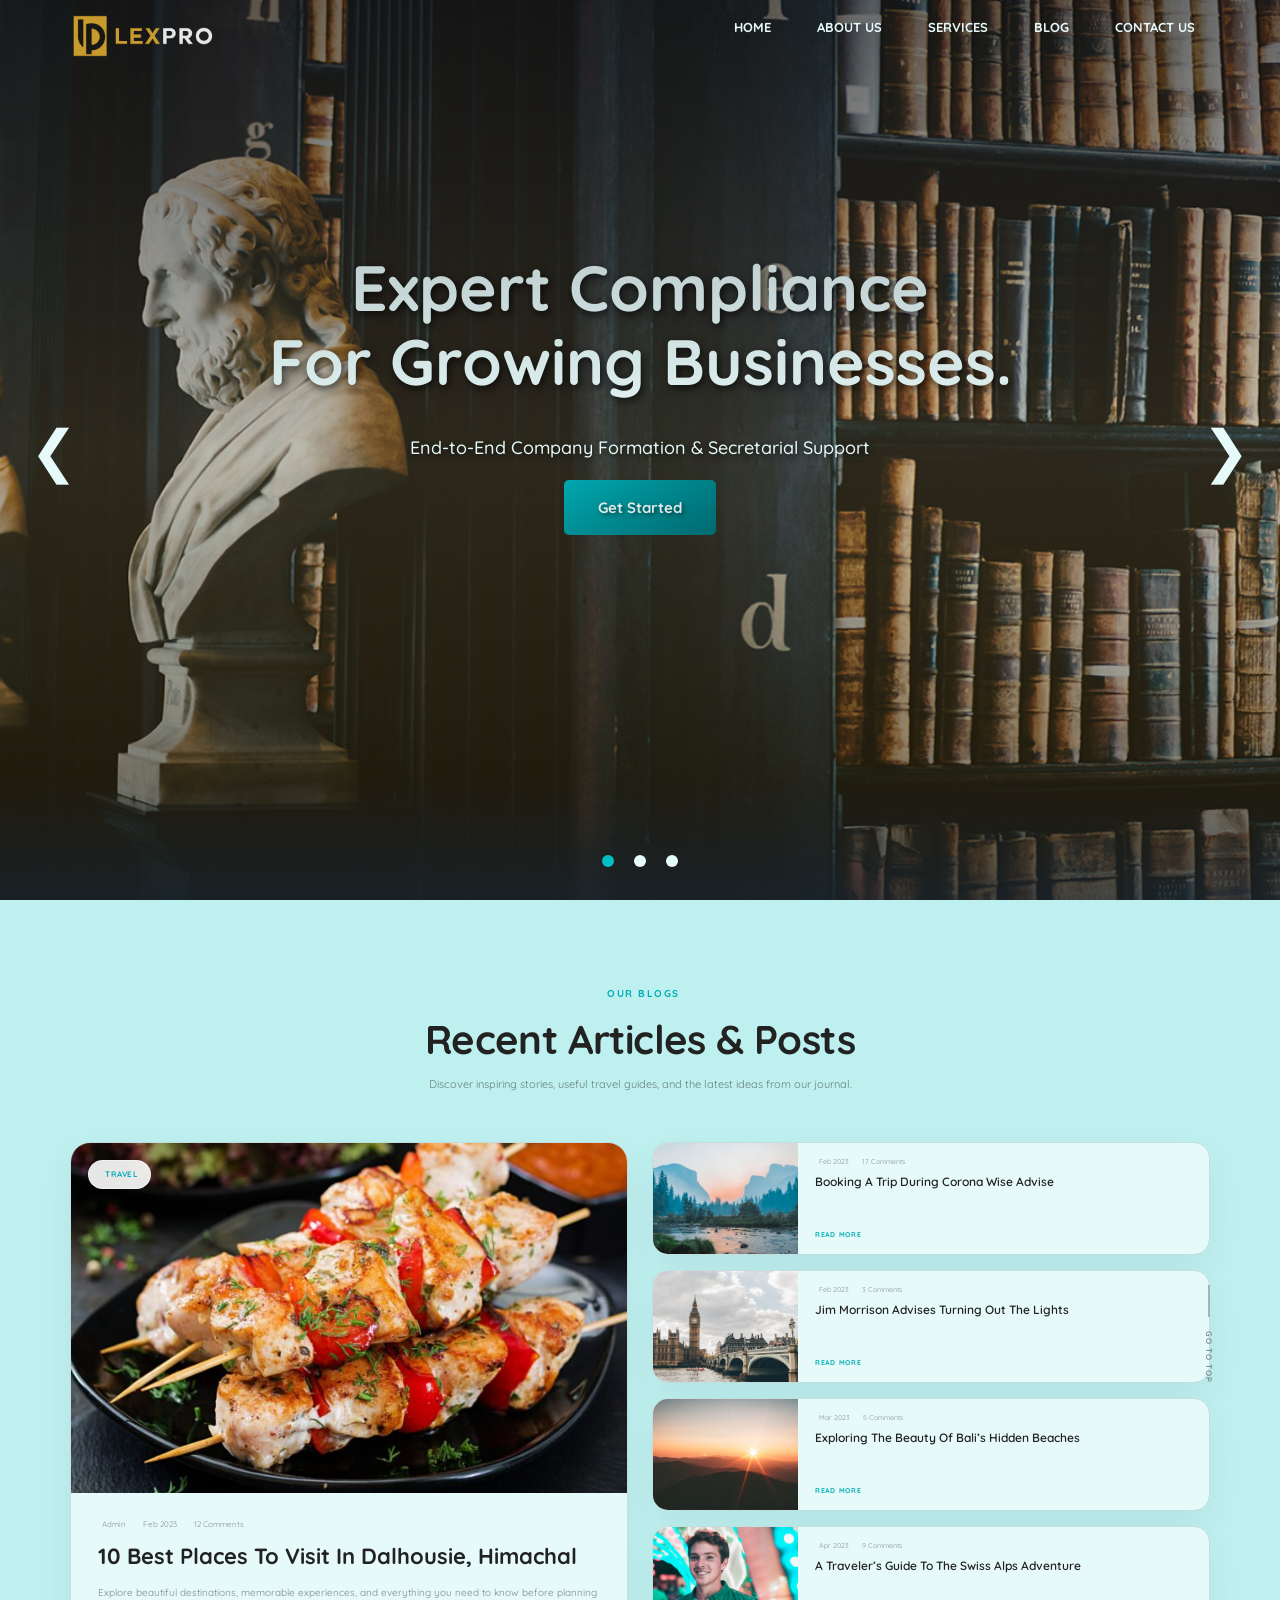
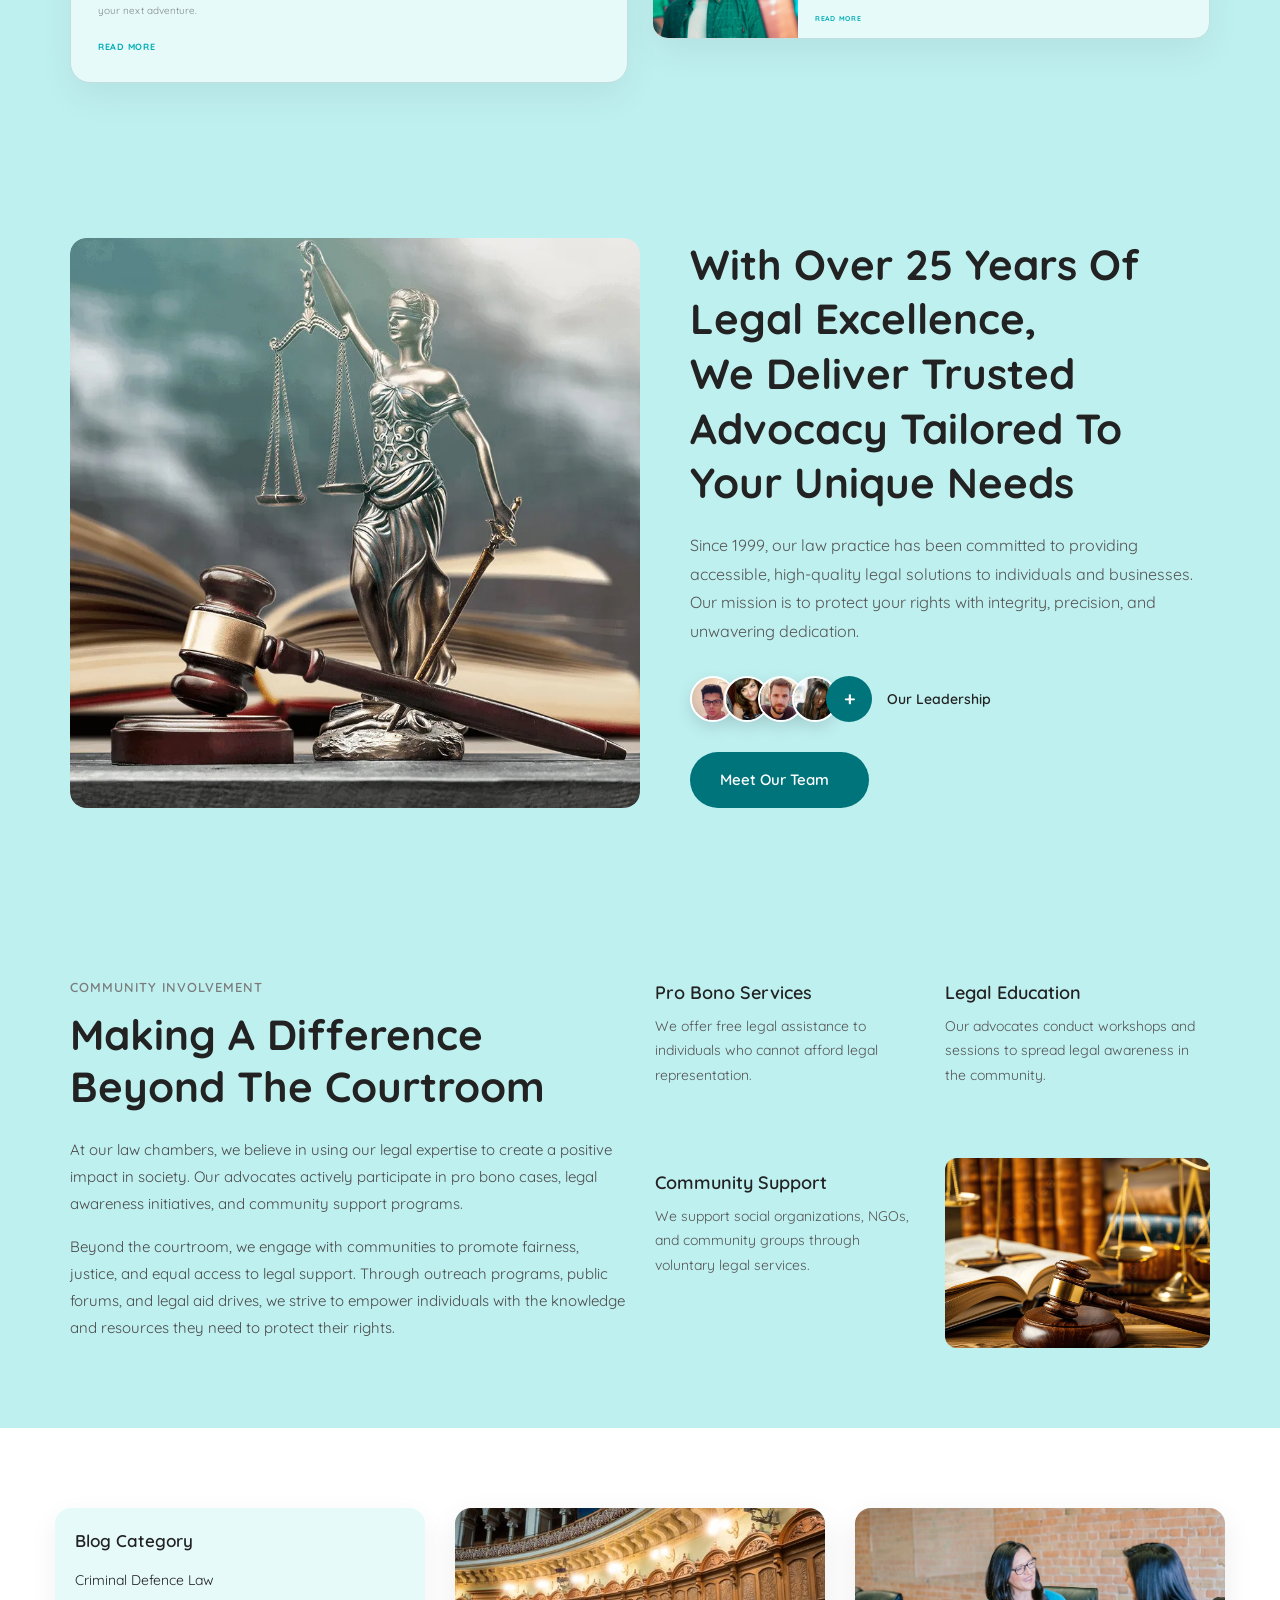
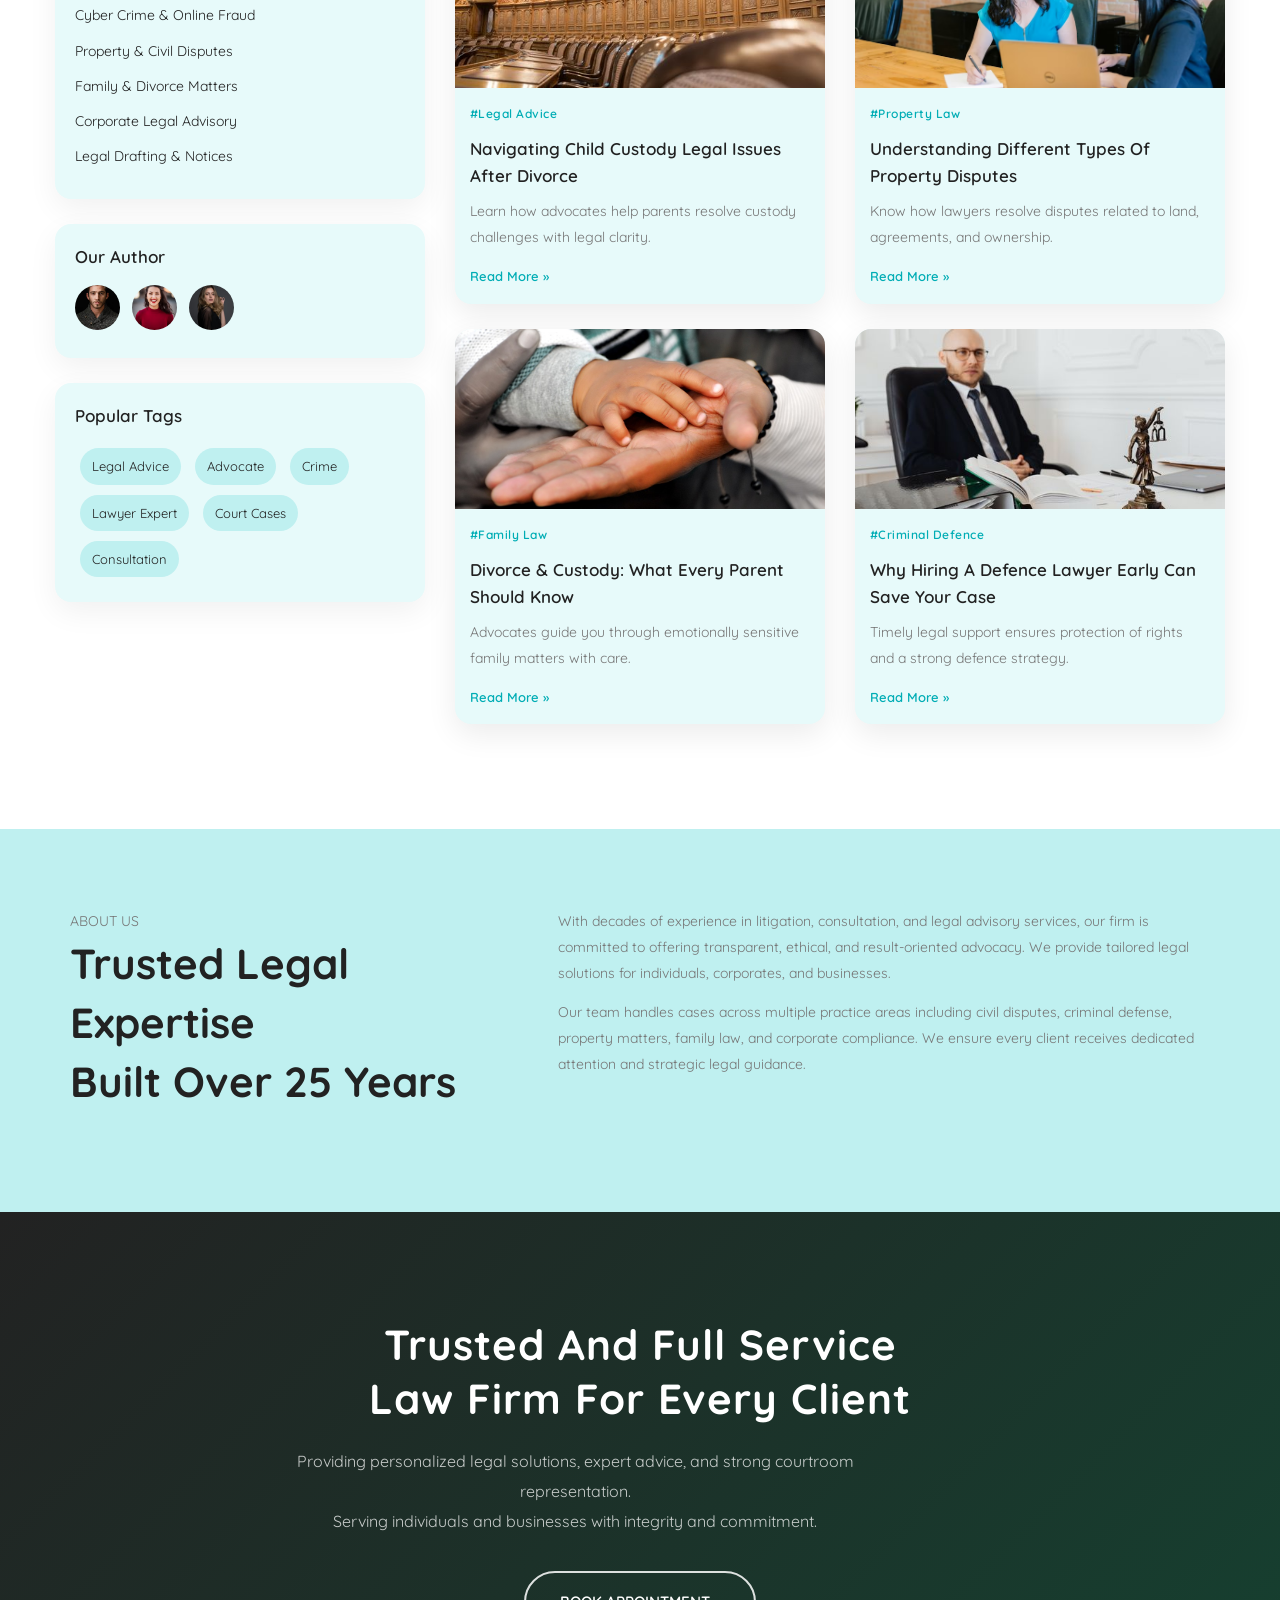
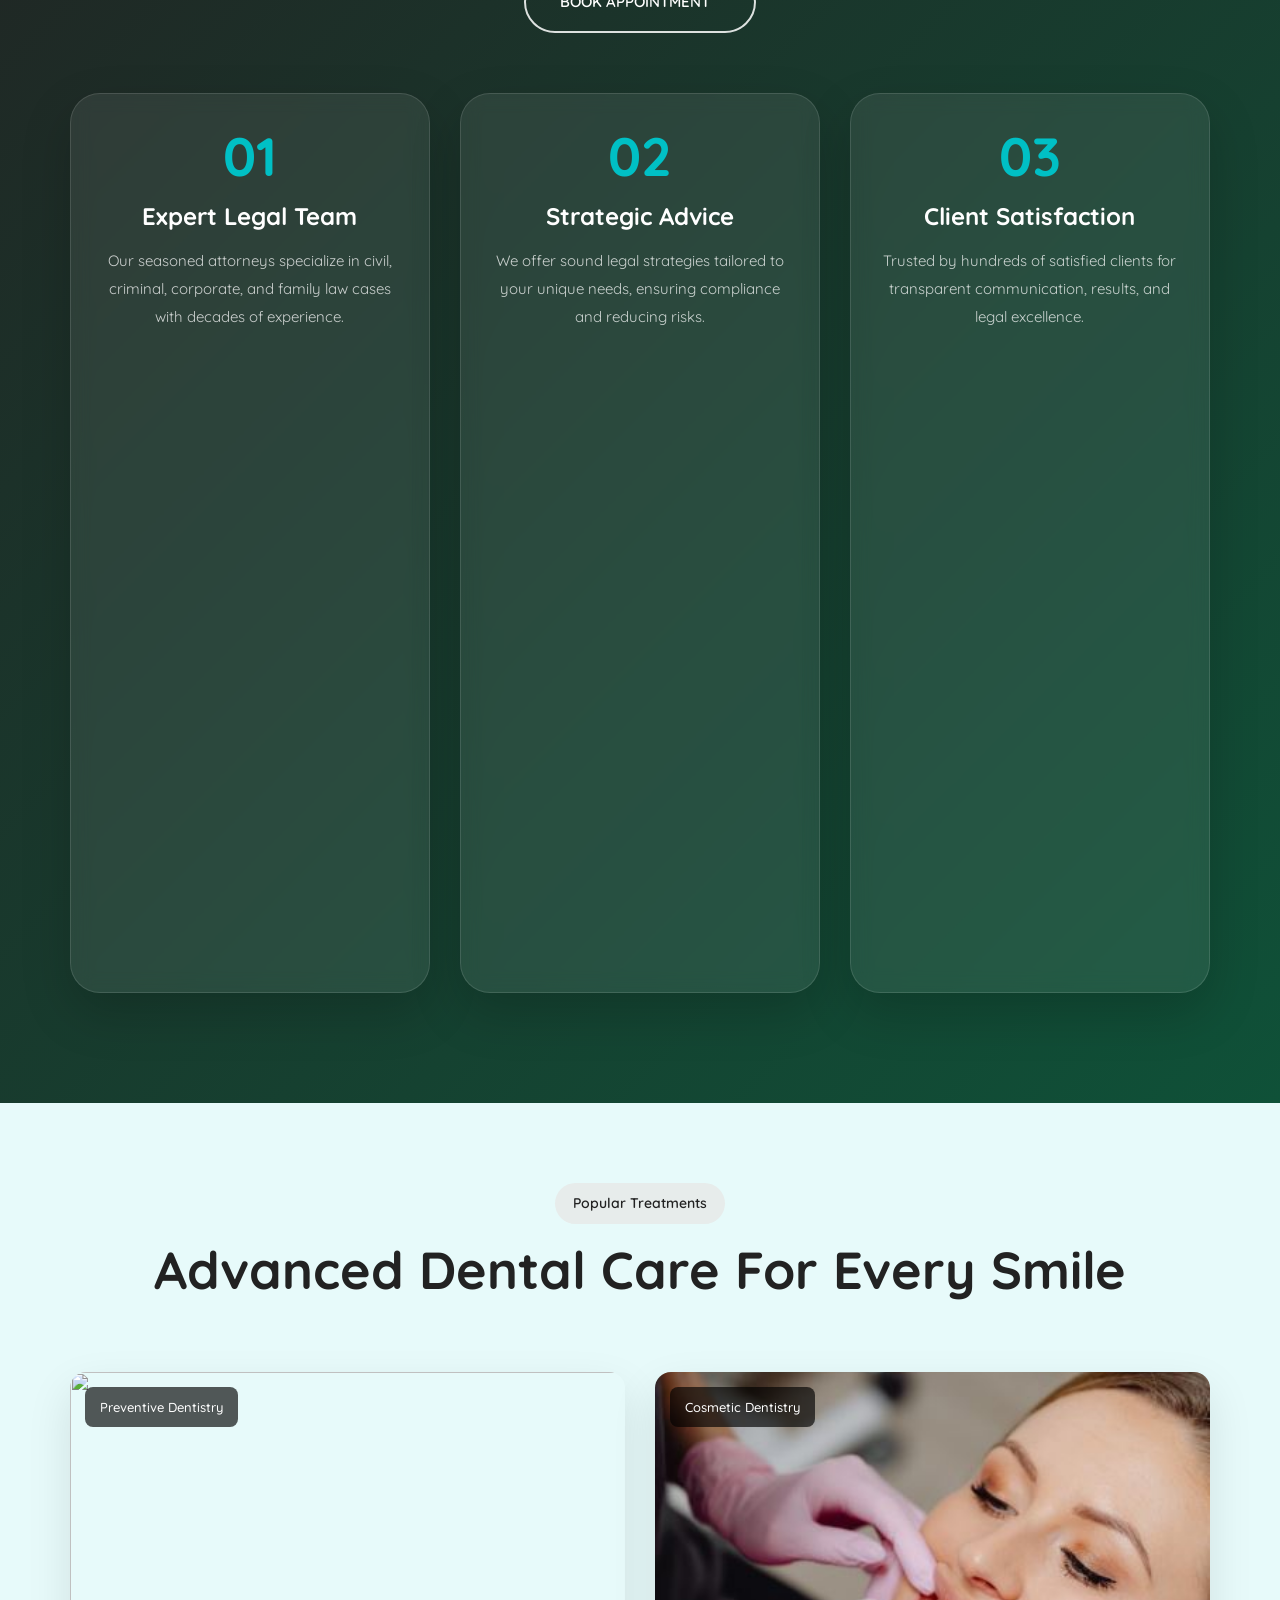
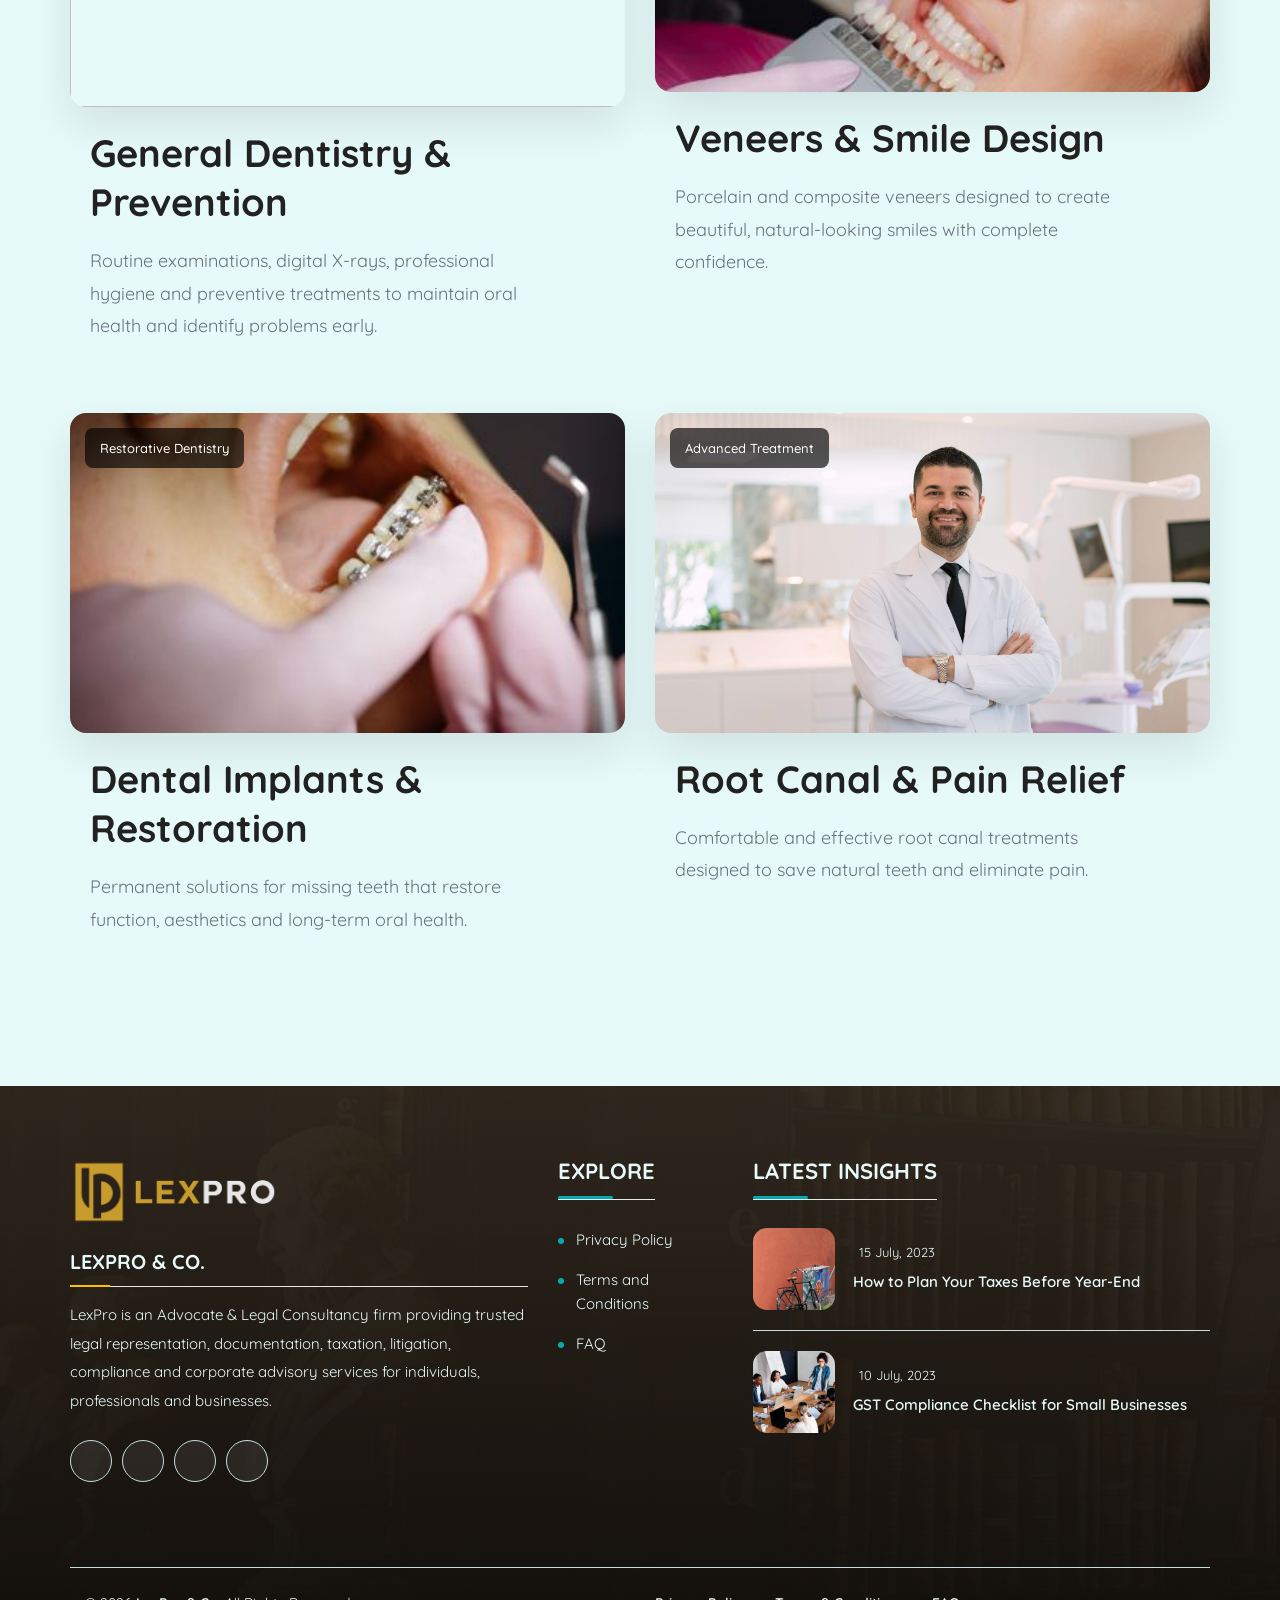
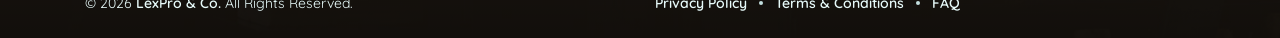
==== commit 3ba8112b: "Update website from editor" ====
--- a/index.html
+++ b/index.html
@@ -1,8 +1,4 @@
-
-<!DOCTYPE html>
-
-<html>
-<head>
+<html><head>
 <meta charset="utf-8"/>
 <meta content="width=device-width, initial-scale=1.0" name="viewport"/>
 <meta content="" name="description"/>
@@ -26,122 +22,122 @@
 <link href="assets/css/custom-theme-color.css" rel="stylesheet"/>
 <link href="https://cdnjs.cloudflare.com/ajax/libs/OwlCarousel2/2.3.4/assets/owl.carousel.min.css" rel="stylesheet"/>
 <link href="https://cdnjs.cloudflare.com/ajax/libs/OwlCarousel2/2.3.4/assets/owl.theme.default.min.css" rel="stylesheet"/>
-<style>
-        :root {
-            --site-font:Quicksand;
-        }
-
-        body,
-        #wrapper,
-        #wrapper *:not(i):not([class^="ri-"]):not([class*=" ri-"]) {
-            font-family: var(--site-font);
-        }
+<style>
+        :root {
+            --site-font:Quicksand;
+        }
+
+        body,
+        #wrapper,
+        #wrapper *:not(i):not([class^="ri-"]):not([class*=" ri-"]) {
+            font-family: var(--site-font);
+        }
     </style>
 <link href="assets/css/custom-theme-colors.css" rel="stylesheet"/>
 </head>
-<body>
-<div id="wrapper">
-<div data-src="header.html" id="header"></div>
-<div id="mainPageContent">
-<section class="section-wrapper about-60">
+<body class="" style="">
+<div class="" id="wrapper" style="pointer-events: auto;">
+<div class="" data-src="header.html" id="header"></div>
+<div class="" id="mainPageContent">
+<section class="section-wrapper about-60" id="section-dc3yvztsdpg">
 <div class="container about-60-container">
 <!-- Left Image -->
 <div class="col-md-6 about-60-img-wrapper anim-slide-left">
-<img alt="Advocate Image" src="assets/images/about-60.jpg"/>
+<img alt="Advocate Image" class="updateImg" src="assets/images/about-60.jpg?v=1794392928?v=1794392948"/>
 </div>
 <!-- Right Content -->
 <div class="col-md-6 about-60-content anim-slide-right">
-<h2 class="about-60-title">
-                With over 25 years of legal excellence,<br/>
-                we deliver trusted advocacy tailored
-                to your unique needs
+<h2 class="about-60-title">
+                With over 25 years of legal excellence,<br class=""/>
+                we deliver trusted advocacy tailored
+                to your unique needs
             </h2>
-<p class="about-60-desc">
-                Since 1999, our law practice has been committed to providing accessible,
-                high‑quality legal solutions to individuals and businesses. Our mission is to protect
-                your rights with integrity, precision, and unwavering dedication.
+<p class="about-60-desc">
+                Since 1999, our law practice has been committed to providing accessible,
+                high‑quality legal solutions to individuals and businesses. Our mission is to protect
+                your rights with integrity, precision, and unwavering dedication.
             </p>
 <div class="about-60-team">
-<img src="assets/images/about-60-profile-1.jpg"/>
-<img src="assets/images/about-60-profile-2.jpg"/>
-<img src="assets/images/about-60-profile-3.jpg"/>
-<img src="assets/images/about-60-profile-4.jpg"/>
+<img class="updateImg" src="assets/images/about-60-profile-1.jpg?v=1794392928?v=1794392948"/>
+<img class="updateImg" src="assets/images/about-60-profile-2.jpg?v=1794392928?v=1794392948"/>
+<img class="updateImg" src="assets/images/about-60-profile-3.jpg?v=1794392928?v=1794392948"/>
+<img class="updateImg" src="assets/images/about-60-profile-4.jpg?v=1794392928?v=1794392948"/>
 <div class="about-60-plus">+</div>
 <span class="about-60-label">Our Leadership</span>
 </div>
-<a class="about-60-btn" href="#">Meet Our Team <i class="bi bi-arrow-right"></i></a>
+<a class="about-60-btn" href="#" style="cursor: pointer;">Meet Our Team <i class="bi bi-arrow-right"></i></a>
 </div>
 </div>
 </section>
-<section class="section-wrapper about-59">
+<section class="section-wrapper about-59" id="section-6a6o4ejmjx">
 <div class="container">
 <div class="row">
 <div class="col-sm-6 anim-slide-left">
 <p class="about-59-subtitle">Community Involvement</p>
 <h2 class="about-59-title"> Making a Difference Beyond the Courtroom </h2>
-<p class="about-59-text"> At our law chambers, we believe in using our legal expertise to
-                    create a positive impact in society. Our advocates actively participate in pro bono
+<p class="about-59-text"> At our law chambers, we believe in using our legal expertise to
+                    create a positive impact in society. Our advocates actively participate in pro bono
                     cases, legal awareness initiatives, and community support programs. </p>
-<p class="about-59-text"> Beyond the courtroom, we engage with communities to promote
-                    fairness, justice, and equal access to legal support. Through outreach programs, public
-                    forums, and legal aid drives, we strive to empower individuals with the knowledge and
+<p class="about-59-text"> Beyond the courtroom, we engage with communities to promote
+                    fairness, justice, and equal access to legal support. Through outreach programs, public
+                    forums, and legal aid drives, we strive to empower individuals with the knowledge and
                     resources they need to protect their rights. </p>
 </div>
 <div class="col-sm-6 anim-slide-right">
 <div class="row about-59-icon-row">
 <div class="col-xs-12 col-sm-6 about-59-item"> <i class="bi bi-people about-59-icon"></i>
 <h4 class="about-59-heading"> Pro Bono Services </h4>
-<p class="about-59-desc"> We offer free legal assistance to individuals who cannot
+<p class="about-59-desc"> We offer free legal assistance to individuals who cannot
                             afford legal representation. </p>
 </div>
 <div class="col-xs-12 col-sm-6 about-59-item"> <i class="bi bi-journal-text about-59-icon"></i>
 <h4 class="about-59-heading"> Legal Education </h4>
-<p class="about-59-desc"> Our advocates conduct workshops and sessions to spread
+<p class="about-59-desc"> Our advocates conduct workshops and sessions to spread
                             legal awareness in the community. </p>
 </div>
 <div class="col-xs-12 col-sm-6 about-59-item"> <i class="bi bi-hand-heart about-59-icon"></i>
 <h4 class="about-59-heading"> Community Support </h4>
-<p class="about-59-desc"> We support social organizations, NGOs, and community
+<p class="about-59-desc"> We support social organizations, NGOs, and community
                             groups through voluntary legal services. </p>
 </div>
-<div class="col-xs-12 col-sm-6 about-59-img-wrap"> <img alt="Advocate Office" class="img-responsive about-59-img" src="assets/images/about-59.jpg"/> </div>
+<div class="col-xs-12 col-sm-6 about-59-img-wrap"> <img alt="Advocate Office" class="img-responsive about-59-img updateImg" src="assets/images/about-59.jpg?v=1794392928?v=1794392948"/> </div>
 </div>
 </div>
 </div>
 </div>
 </section>
-<section class="section-wrapper blog-21 anim-slide-up">
+<section class="section-wrapper blog-21 anim-slide-up" id="section-an98zyfeqw9">
 <div class="container blog-21-container">
 <div class="row">
 <div class="col-sm-4 blog-21-sidebar">
 <div class="blog-21-card">
 <h4 class="blog-21-title">Blog Category</h4>
 <ul class="blog-21-list">
-<li><i class="bi bi-chevron-right"></i> Criminal Defence Law</li>
-<li><i class="bi bi-chevron-right"></i> Cyber Crime &amp; Online Fraud</li>
-<li><i class="bi bi-chevron-right"></i> Property &amp; Civil Disputes</li>
-<li><i class="bi bi-chevron-right"></i> Family &amp; Divorce Matters</li>
-<li><i class="bi bi-chevron-right"></i> Corporate Legal Advisory</li>
-<li><i class="bi bi-chevron-right"></i> Legal Drafting &amp; Notices</li>
+<li class=""><i class="bi bi-chevron-right"></i> Criminal Defence Law</li>
+<li class=""><i class="bi bi-chevron-right"></i> Cyber Crime &amp; Online Fraud</li>
+<li class=""><i class="bi bi-chevron-right"></i> Property &amp; Civil Disputes</li>
+<li class=""><i class="bi bi-chevron-right"></i> Family &amp; Divorce Matters</li>
+<li class=""><i class="bi bi-chevron-right"></i> Corporate Legal Advisory</li>
+<li class=""><i class="bi bi-chevron-right"></i> Legal Drafting &amp; Notices</li>
 </ul>
 </div>
 <div class="blog-21-card">
 <h4 class="blog-21-title">Our Author</h4>
 <div class="blog-21-author-list">
-<img src="assets/images/blog-21-profile-1.jpg"/>
-<img src="assets/images/blog-21-profile-2.jpg"/>
-<img src="assets/images/blog-21-profile-3.jpg"/>
+<img class="updateImg" src="assets/images/blog-21-profile-1.jpg?v=1794392928?v=1794392948"/>
+<img class="updateImg" src="assets/images/blog-21-profile-2.jpg?v=1794392928?v=1794392948"/>
+<img class="updateImg" src="assets/images/blog-21-profile-3.jpg?v=1794392928?v=1794392948"/>
 </div>
 </div>
 <div class="blog-21-card">
 <h4 class="blog-21-title">Popular Tags</h4>
 <div class="blog-21-tags">
-<span>Legal Advice</span>
-<span>Advocate</span>
-<span>Crime</span>
-<span>Lawyer Expert</span>
-<span>Court Cases</span>
-<span>Consultation</span>
+<span class="">Legal Advice</span>
+<span class="">Advocate</span>
+<span class="">Crime</span>
+<span class="">Lawyer Expert</span>
+<span class="">Court Cases</span>
+<span class="">Consultation</span>
 </div>
 </div>
 </div>
@@ -149,109 +145,109 @@
 <div class="row">
 <div class="col-sm-6">
 <div class="blog-21-post">
-<img class="img-responsive" src="assets/images/blog-21-1_techfizz_techfizz_aig.jpg"/>
+<img class="img-responsive updateImg" src="assets/images/blog-21-1_techfizz_techfizz_aig.jpg?v=1794392928?v=1794392948"/>
 <div class="blog-21-post-body">
 <span class="blog-21-category">#Legal Advice</span>
-<h3 class="blog-21-post-title">Navigating Child Custody Legal Issues After
-
-
-
-
-
-
-
+<h3 class="blog-21-post-title">Navigating Child Custody Legal Issues After
+
+
+
+
+
+
+
                                     Divorce</h3>
-<p>Learn how advocates help parents resolve custody challenges with legal
-
-
-
-
-
-
-
+<p class="">Learn how advocates help parents resolve custody challenges with legal
+
+
+
+
+
+
+
                                     clarity.</p>
-<a class="blog-21-read" href="#">Read More »</a>
+<a class="blog-21-read" href="#" style="cursor: pointer;">Read More »</a>
 </div>
 </div>
 </div>
 <div class="col-sm-6">
 <div class="blog-21-post">
-<img class="img-responsive" src="assets/images/blog-21-2.jpg"/>
+<img class="img-responsive updateImg" src="assets/images/blog-21-2.jpg?v=1794392928?v=1794392948"/>
 <div class="blog-21-post-body">
 <span class="blog-21-category">#Property Law</span>
-<h3 class="blog-21-post-title">Understanding Different Types of Property
-
-
-
-
-
-
-
+<h3 class="blog-21-post-title">Understanding Different Types of Property
+
+
+
+
+
+
+
                                     Disputes</h3>
-<p>Know how lawyers resolve disputes related to land, agreements, and
-
-
-
-
-
-
-
+<p class="">Know how lawyers resolve disputes related to land, agreements, and
+
+
+
+
+
+
+
                                     ownership.</p>
-<a class="blog-21-read" href="#">Read More »</a>
+<a class="blog-21-read" href="#" style="cursor: pointer;">Read More »</a>
 </div>
 </div>
 </div>
 <div class="col-sm-6">
 <div class="blog-21-post">
-<img class="img-responsive" src="assets/images/blog-21-3.jpg"/>
+<img class="img-responsive updateImg" src="assets/images/blog-21-3.jpg?v=1794392928?v=1794392948"/>
 <div class="blog-21-post-body">
 <span class="blog-21-category">#Family Law</span>
-<h3 class="blog-21-post-title">Divorce &amp; Custody: What Every Parent Should
-
-
-
-
-
-
-
+<h3 class="blog-21-post-title">Divorce &amp; Custody: What Every Parent Should
+
+
+
+
+
+
+
                                     Know</h3>
-<p>Advocates guide you through emotionally sensitive family matters with
-
-
-
-
-
-
-
+<p class="">Advocates guide you through emotionally sensitive family matters with
+
+
+
+
+
+
+
                                     care.</p>
-<a class="blog-21-read" href="#">Read More »</a>
+<a class="blog-21-read" href="#" style="cursor: pointer;">Read More »</a>
 </div>
 </div>
 </div>
 <div class="col-sm-6">
 <div class="blog-21-post">
-<img class="img-responsive" src="assets/images/blog-21-4_techfizz_techfizz_aig.jpg"/>
+<img class="img-responsive updateImg" src="assets/images/blog-21-4_techfizz_techfizz_aig.jpg?v=1794392928?v=1794392948"/>
 <div class="blog-21-post-body">
 <span class="blog-21-category">#Criminal Defence</span>
-<h3 class="blog-21-post-title">Why Hiring a Defence Lawyer Early Can Save
-
-
-
-
-
-
-
+<h3 class="blog-21-post-title">Why Hiring a Defence Lawyer Early Can Save
+
+
+
+
+
+
+
                                     Your Case</h3>
-<p>Timely legal support ensures protection of rights and a strong defence
-
-
-
-
-
-
-
+<p class="">Timely legal support ensures protection of rights and a strong defence
+
+
+
+
+
+
+
                                     strategy.</p>
-<a class="blog-21-read" href="#">Read More »</a>
+<a class="blog-21-read" href="#" style="cursor: pointer;">Read More »</a>
 </div>
 </div>
 </div>
@@ -260,42 +256,42 @@
 </div>
 </div>
 </section>
-<section class="section-wrapper about-58">
+<section class="section-wrapper about-58" id="section-mb50ppjqv9p">
 <div class="container">
 <div class="row about-58-row">
 <!-- LEFT SIDE -->
 <div class="col-sm-5 about-58-left anim-slide-left">
 <span class="about-58-subtitle">ABOUT US</span>
-<h2 class="about-58-title">
-                                Trusted Legal Expertise<br/>
-                                Built Over <strong>25 Years</strong>
+<h2 class="about-58-title">
+                                Trusted Legal Expertise<br class=""/>
+                                Built Over <strong class="">25 Years</strong>
 </h2>
 <div class="about-58-line"></div>
 </div>
 <!-- RIGHT SIDE -->
 <div class="col-sm-7 about-58-right anim-slide-right">
-<p>
-                                With decades of experience in litigation, consultation, and legal advisory services,
-                                our firm is committed to offering transparent, ethical, and result-oriented advocacy.
-                                We provide tailored legal solutions for individuals, corporates, and businesses.
+<p class="">
+                                With decades of experience in litigation, consultation, and legal advisory services,
+                                our firm is committed to offering transparent, ethical, and result-oriented advocacy.
+                                We provide tailored legal solutions for individuals, corporates, and businesses.
                             </p>
-<p>
-                                Our team handles cases across multiple practice areas including civil disputes,
-                                criminal defense, property matters, family law, and corporate compliance. We ensure
-                                every client receives dedicated attention and strategic legal guidance.
+<p class="">
+                                Our team handles cases across multiple practice areas including civil disputes,
+                                criminal defense, property matters, family law, and corporate compliance. We ensure
+                                every client receives dedicated attention and strategic legal guidance.
                             </p>
 </div>
 </div>
 </div>
 </section>
-<section class="section-wrapper home-49">
+<section class="section-wrapper home-49" id="section-5xzud41cj6b">
 <div class="container">
 <div class="row text-center">
 <div class="col-md-8 col-md-offset-2">
-<h2 class="home-49-title">Trusted And Full Service<br/>Law Firm For Every Client</h2>
-<p class="home-49-subtext">Providing personalized legal solutions, expert advice, and strong courtroom
-                    representation.<br/>Serving individuals and businesses with integrity and commitment.</p>
-<a class="home-49-btn" href="#">BOOK APPOINTMENT <i class="ri-arrow-right-line"></i></a>
+<h2 class="home-49-title">Trusted And Full Service<br class=""/>Law Firm For Every Client</h2>
+<p class="home-49-subtext">Providing personalized legal solutions, expert advice, and strong courtroom
+                    representation.<br class=""/>Serving individuals and businesses with integrity and commitment.</p>
+<a class="home-49-btn" href="#" style="cursor: pointer;">BOOK APPOINTMENT <i class="ri-arrow-right-line"></i></a>
 </div>
 </div>
 <div class="row home-49-cards text-center">
@@ -303,7 +299,7 @@
 <div class="home-49-card">
 <div class="home-49-card-number">01</div>
 <div class="home-49-card-title">Expert Legal Team</div>
-<div class="home-49-card-desc">Our seasoned attorneys specialize in civil, criminal, corporate, and
+<div class="home-49-card-desc">Our seasoned attorneys specialize in civil, criminal, corporate, and
                         family law cases with decades of experience.</div>
 </div>
 </div>
@@ -311,7 +307,7 @@
 <div class="home-49-card">
 <div class="home-49-card-number">02</div>
 <div class="home-49-card-title">Strategic Advice</div>
-<div class="home-49-card-desc">We offer sound legal strategies tailored to your unique needs,
+<div class="home-49-card-desc">We offer sound legal strategies tailored to your unique needs,
                         ensuring compliance and reducing risks.</div>
 </div>
 </div>
@@ -319,15 +315,112 @@
 <div class="home-49-card">
 <div class="home-49-card-number">03</div>
 <div class="home-49-card-title">Client Satisfaction</div>
-<div class="home-49-card-desc">Trusted by hundreds of satisfied clients for transparent
+<div class="home-49-card-desc">Trusted by hundreds of satisfied clients for transparent
                         communication, results, and legal excellence.</div>
 </div>
 </div>
 </div>
 </div>
+</section><section class="section-wrapper about-71" id="section-zyvflzc4sc">
+<div class="container">
+<div class="about-71-header">
+<span class="about-71-badge">
+                Popular Treatments
+            </span>
+<h2 class="about-71-title">
+                Advanced Dental Care For Every Smile
+            </h2>
+</div>
+<div class="row">
+<!-- Treatment 1 -->
+<div class="col-md-6">
+<div class="about-71-item">
+<div class="about-71-image">
+<span class="about-71-category">
+                            Preventive Dentistry
+                        </span>
+<img alt="" class="updateImg" data-description="" src="blob:http://127.0.0.1:8000/830817ea-a6be-48fc-a18e-177c6d013a62" style="width: 580.567px; height: 334.733px; max-width: none; object-fit: cover;"/>
+</div>
+<div class="about-71-info">
+<h3 class="">
+                            General Dentistry &amp; Prevention
+                        </h3>
+<p class="">
+                            Routine examinations, digital X-rays, professional
+                            hygiene and preventive treatments to maintain oral
+                            health and identify problems early.
+                        </p>
+</div>
+</div>
+</div>
+<!-- Treatment 2 -->
+<div class="col-md-6">
+<div class="about-71-item">
+<div class="about-71-image">
+<span class="about-71-category">
+                            Cosmetic Dentistry
+                        </span>
+<img class="updateImg" src="assets/images/about-71-2.JPG"/>
+</div>
+<div class="about-71-info">
+<h3 class="">
+                            Veneers &amp; Smile Design
+                        </h3>
+<p class="">
+                            Porcelain and composite veneers designed to create
+                            beautiful, natural-looking smiles with complete
+                            confidence.
+                        </p>
+</div>
+</div>
+</div>
+</div>
+<div class="row">
+<!-- Treatment 3 -->
+<div class="col-md-6">
+<div class="about-71-item">
+<div class="about-71-image">
+<span class="about-71-category">
+                            Restorative Dentistry
+                        </span>
+<img class="updateImg" src="assets/images/about-71-3.JPG"/>
+</div>
+<div class="about-71-info">
+<h3 class="">
+                            Dental Implants &amp; Restoration
+                        </h3>
+<p class="">
+                            Permanent solutions for missing teeth that restore
+                            function, aesthetics and long-term oral health.
+                        </p>
+</div>
+</div>
+</div>
+<!-- Treatment 4 -->
+<div class="col-md-6">
+<div class="about-71-item">
+<div class="about-71-image">
+<span class="about-71-category">
+                            Advanced Treatment
+                        </span>
+<img class="updateImg" src="assets/images/about-71-4.JPG"/>
+</div>
+<div class="about-71-info">
+<h3 class="">
+                            Root Canal &amp; Pain Relief
+                        </h3>
+<p class="">
+                            Comfortable and effective root canal treatments
+                            designed to save natural teeth and eliminate pain.
+                        </p>
+</div>
+</div>
+</div>
+</div>
+</div>
 </section>
 </div>
-<div data-src="footer.html" id="footer"></div>
+<div class="" data-src="footer.html" id="footer"></div>
 </div>
 <script src="assets/js/jquery.js"></script>
 <script src="assets/js/middle-section.js"></script>
@@ -344,57 +437,56 @@
 <script src="assets/js/common_js/windows_postmessage.js"></script>
 <script src="https://cdnjs.cloudflare.com/ajax/libs/OwlCarousel2/2.3.4/owl.carousel.min.js"></script>
 <script src="https://ajax.googleapis.com/ajax/libs/jquery/3.7.1/jquery.min.js"></script>
-<script>
-                        $(function () {
-
-                            /* Start code to load js and css files properly on local server or production server: NOte: this is the workwround, need to fix this */
-                            loadHeaderFooter("header", "/media/projects/zti726288/zti726288/header.html");
-                            loadHeaderFooter("footer", "/media/projects/zti726288/zti726288/footer.html");
-                            /*  End code */
-
-
-                            /*  Start code to load js and css files properly on Githubpages  */
-                            loadHeaderFooter("header", "header.html");
-                            loadHeaderFooter("footer", "footer.html");
-                            /* End code */
-
-                            function getCurrentFile() {
-                                let file = new URLSearchParams(location.search).get("srcReq")
-                                    || location.pathname.split("/").pop()
-                                    || "index.html";
-
-                                if (!file.includes(".")) file += ".html";
-
-                                return file.toLowerCase();
-                            }
-
-                            function loadHeaderFooter(id, file) {
-                                $("#" + id).load(file, function (_, status) {
-                                    if (status === "error") return;
-                                    const targetid = $("#" + id);
-                                    targetid.find("a").addClass("edit-site");
-                                    if (id !== "header") return;
-                                    let current = getCurrentFile();
-
-                                    // Show / hide sections
-                                    targetid.find(".main-header-section").toggle(current === "index.html");
-                                    targetid.find(".header-breadcrumb-section").toggle(current !== "index.html");
-                                    // Match page name
-                                    let name = "";
-                                    targetid.find(".main-navigation a").each(function () {
-                                        let href = ($(this).attr("href") || "").split("/").pop().toLowerCase();
-                                        if (href === current) name = $(this).text().trim();
-                                    });
-
-                                    // Apply name (fallback safe)
-                                    targetid.find(".Page_name").text(
-                                        name || current.replace(".html", "").replace(/_/g, " ")
-                                    );
-                                });
-                            }
-
-                        });
+<script>
+                        $(function () {
+
+                            /* Start code to load js and css files properly on local server or production server: NOte: this is the workwround, need to fix this */
+                            loadHeaderFooter("header", "/media/projects/zti726288/zti726288/header.html");
+                            loadHeaderFooter("footer", "/media/projects/zti726288/zti726288/footer.html");
+                            /*  End code */
+
+
+                            /*  Start code to load js and css files properly on Githubpages  */
+                            loadHeaderFooter("header", "header.html");
+                            loadHeaderFooter("footer", "footer.html");
+                            /* End code */
+
+                            function getCurrentFile() {
+                                let file = new URLSearchParams(location.search).get("srcReq")
+                                    || location.pathname.split("/").pop()
+                                    || "index.html";
+
+                                if (!file.includes(".")) file += ".html";
+
+                                return file.toLowerCase();
+                            }
+
+                            function loadHeaderFooter(id, file) {
+                                $("#" + id).load(file, function (_, status) {
+                                    if (status === "error") return;
+                                    const targetid = $("#" + id);
+                                    targetid.find("a").addClass("edit-site");
+                                    if (id !== "header") return;
+                                    let current = getCurrentFile();
+
+                                    // Show / hide sections
+                                    targetid.find(".main-header-section").toggle(current === "index.html");
+                                    targetid.find(".header-breadcrumb-section").toggle(current !== "index.html");
+                                    // Match page name
+                                    let name = "";
+                                    targetid.find(".main-navigation a").each(function () {
+                                        let href = ($(this).attr("href") || "").split("/").pop().toLowerCase();
+                                        if (href === current) name = $(this).text().trim();
+                                    });
+
+                                    // Apply name (fallback safe)
+                                    targetid.find(".Page_name").text(
+                                        name || current.replace(".html", "").replace(/_/g, " ")
+                                    );
+                                });
+                            }
+
+                        });
                     </script>
 <script src="assets/js/common_js/image_uploader.js"></script>
-</body>
-</html>
+</body></html>
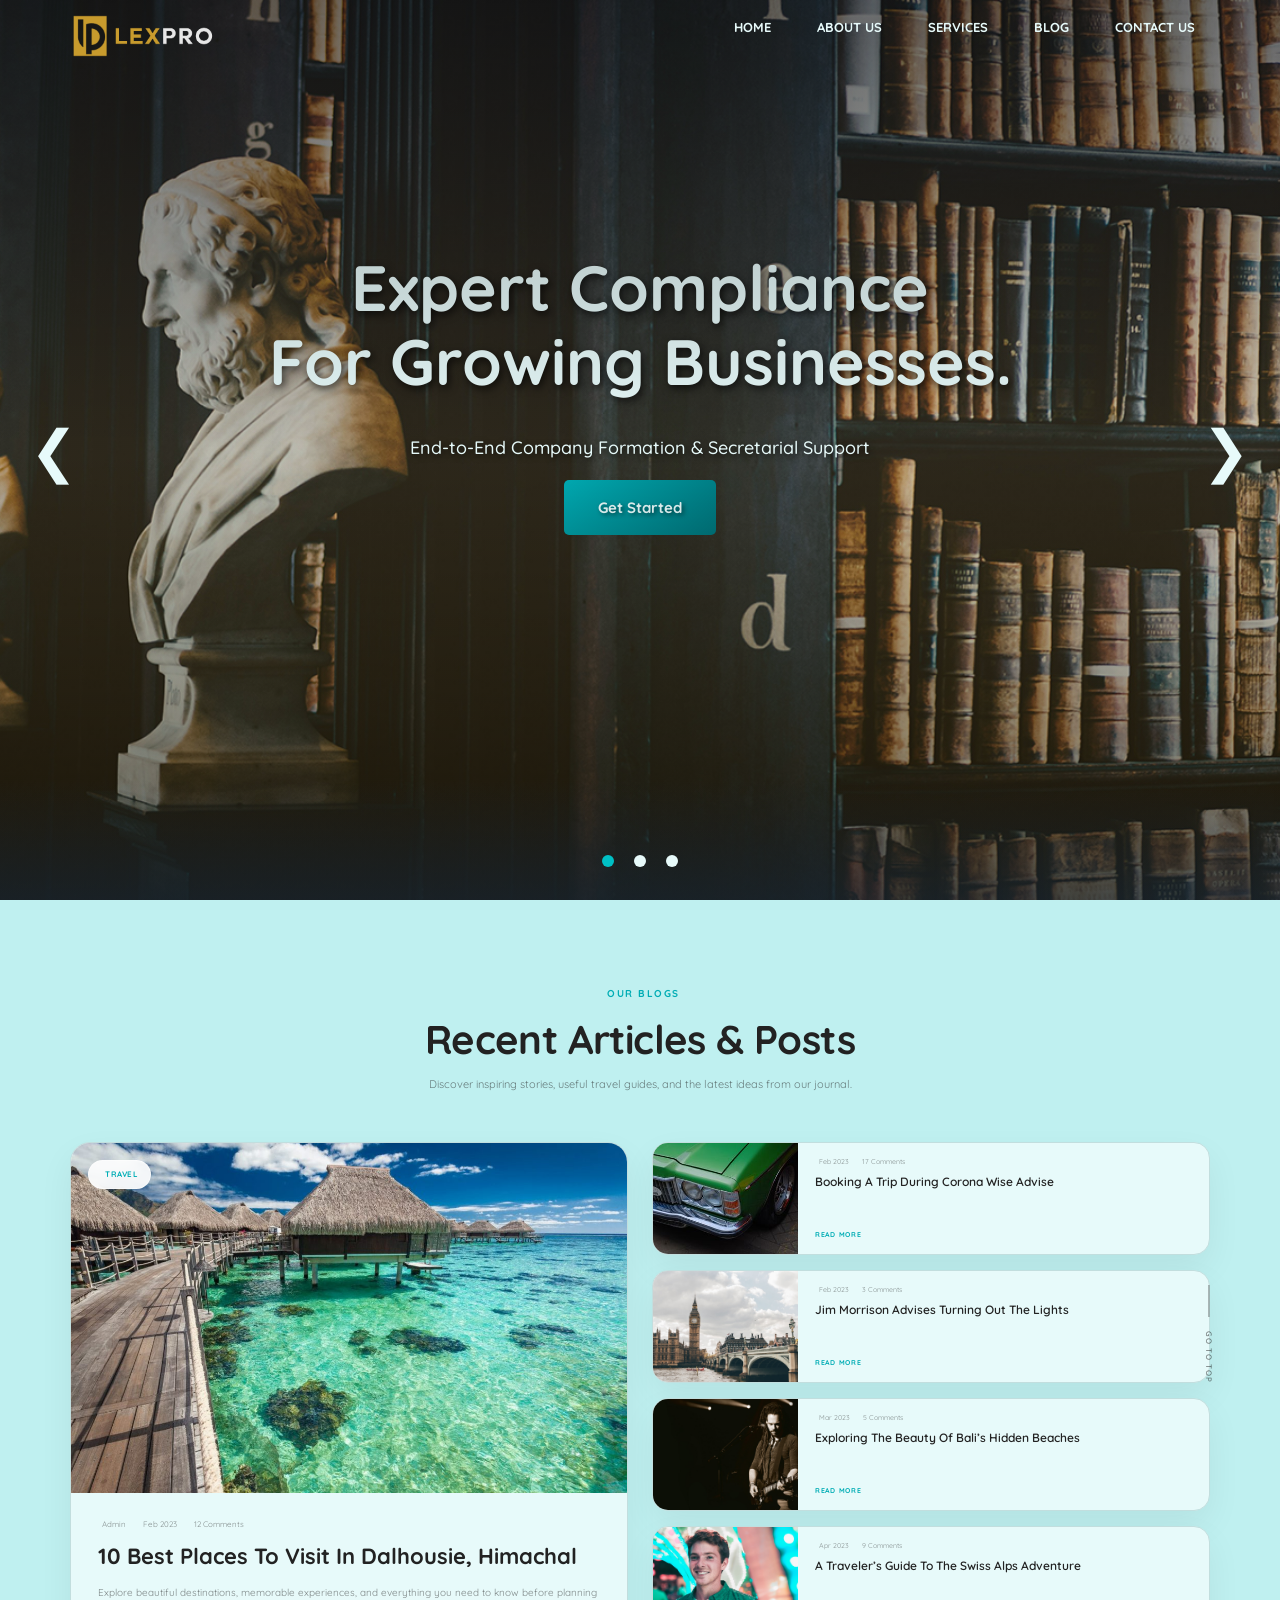
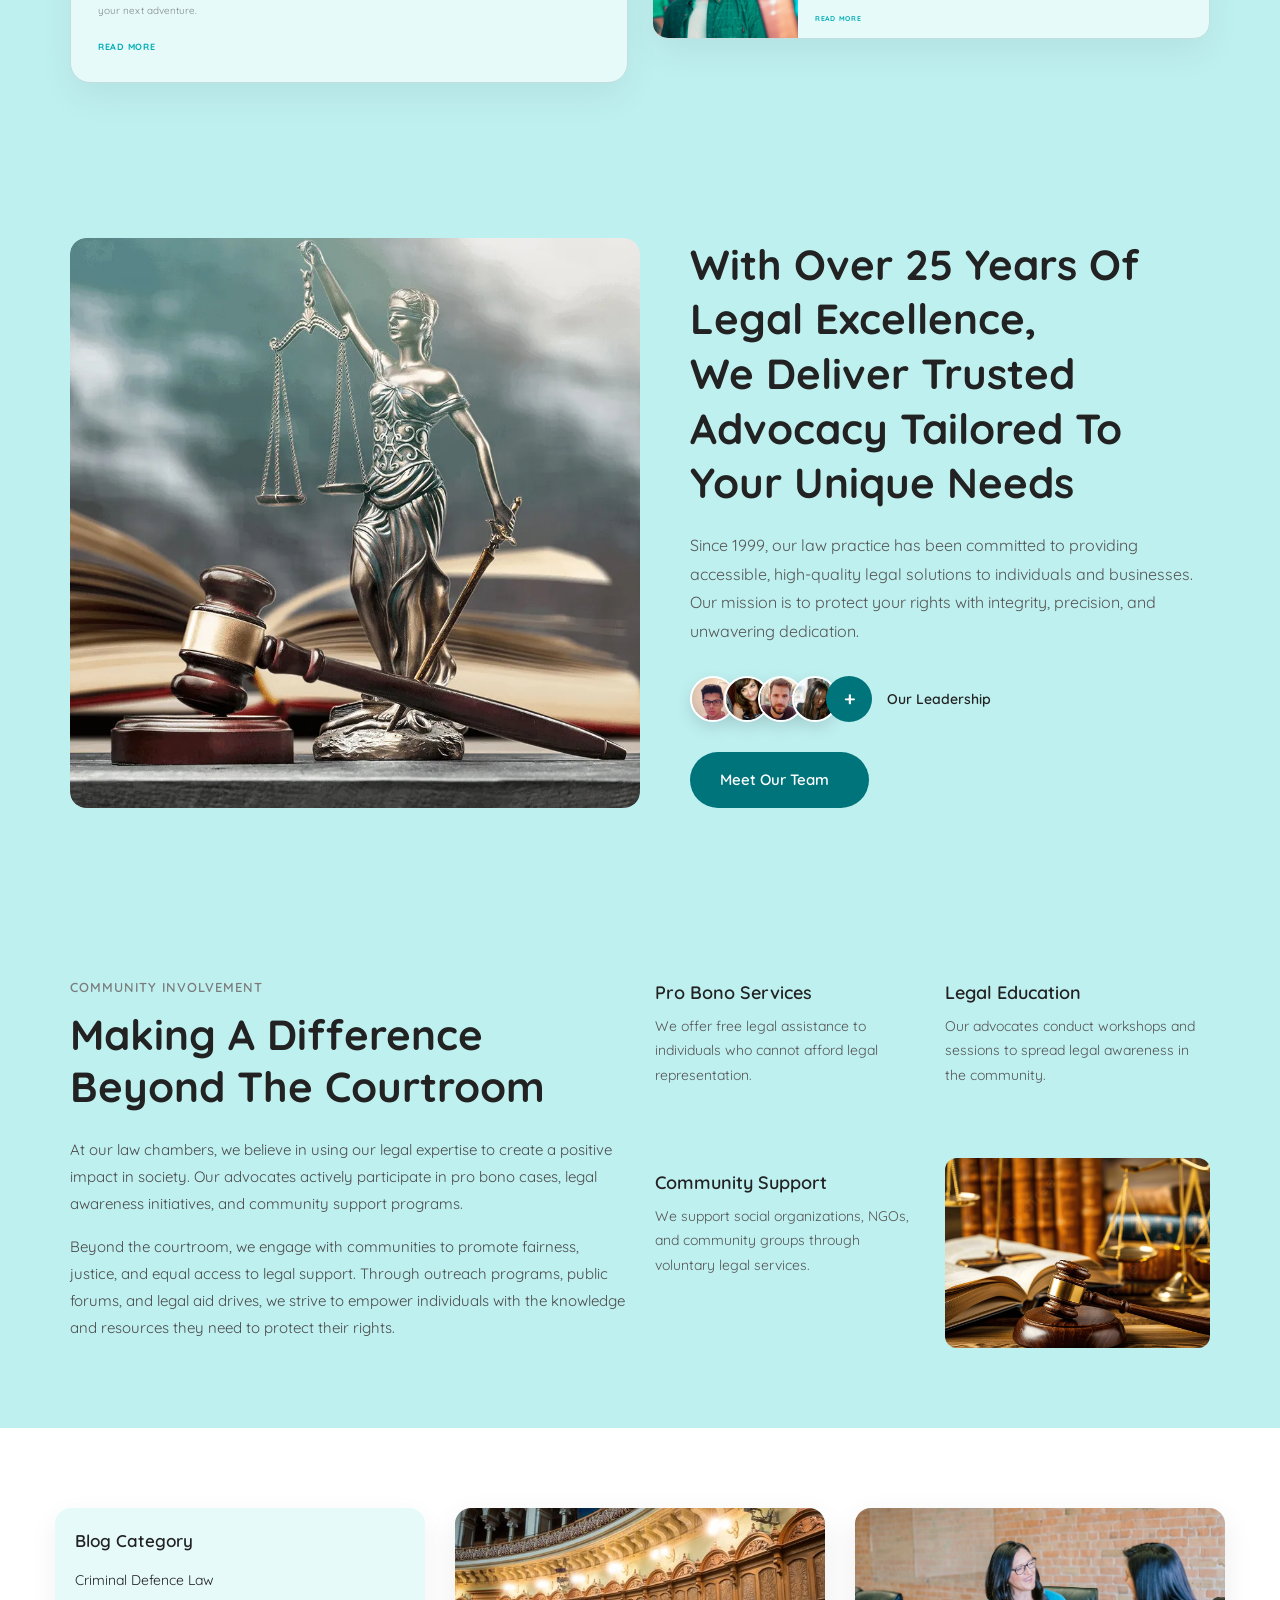
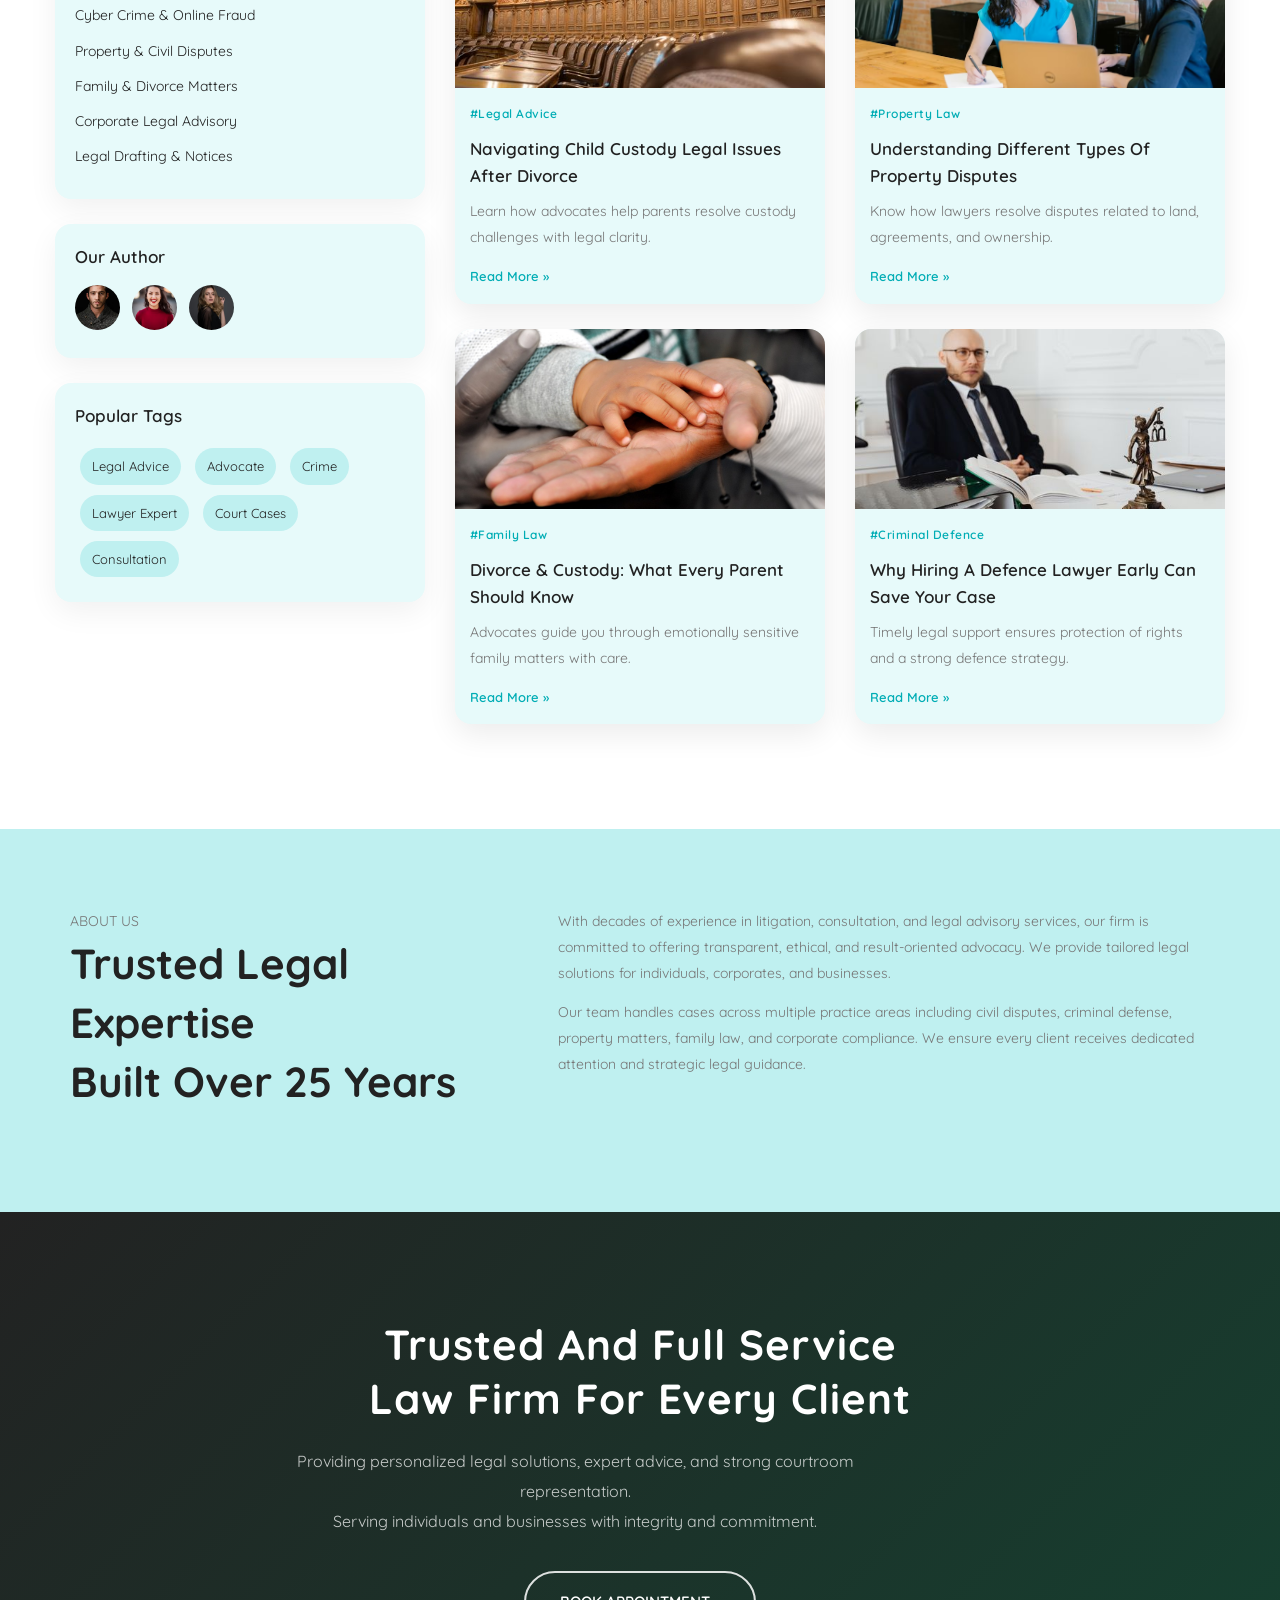
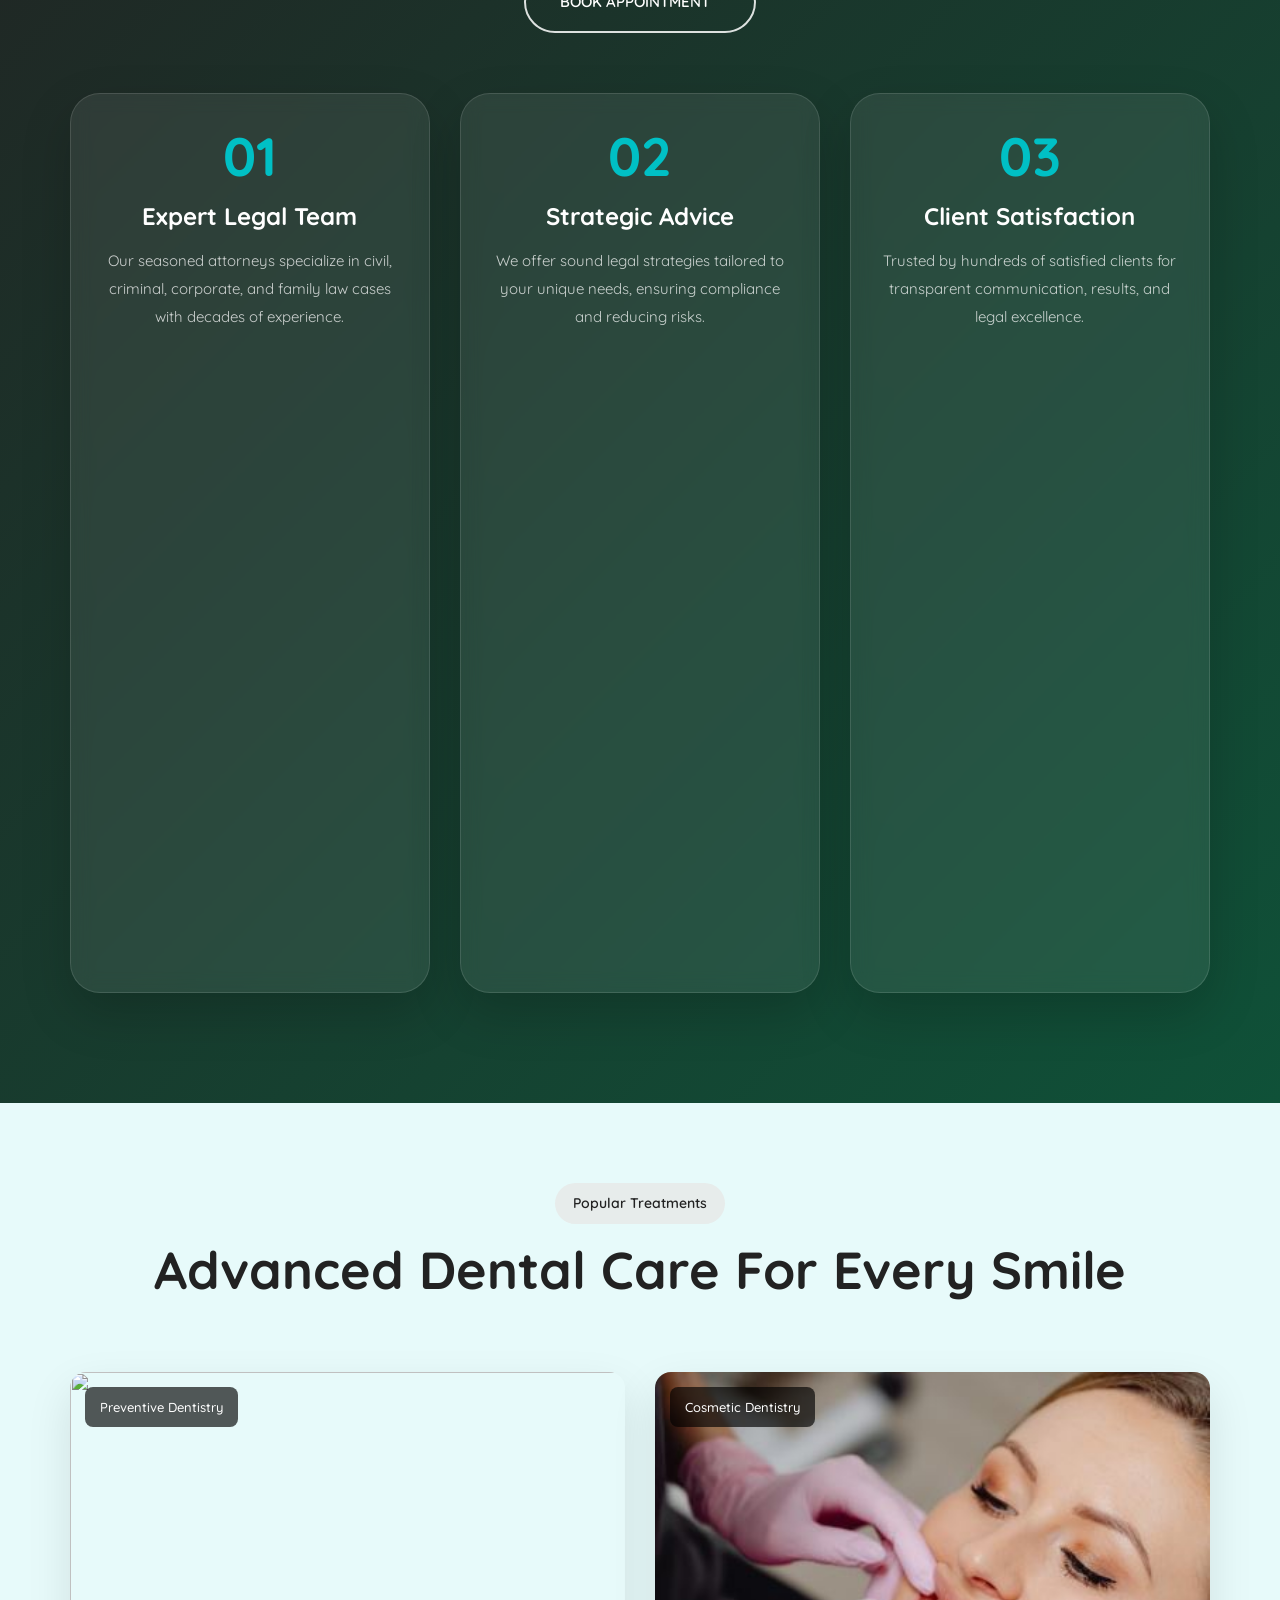
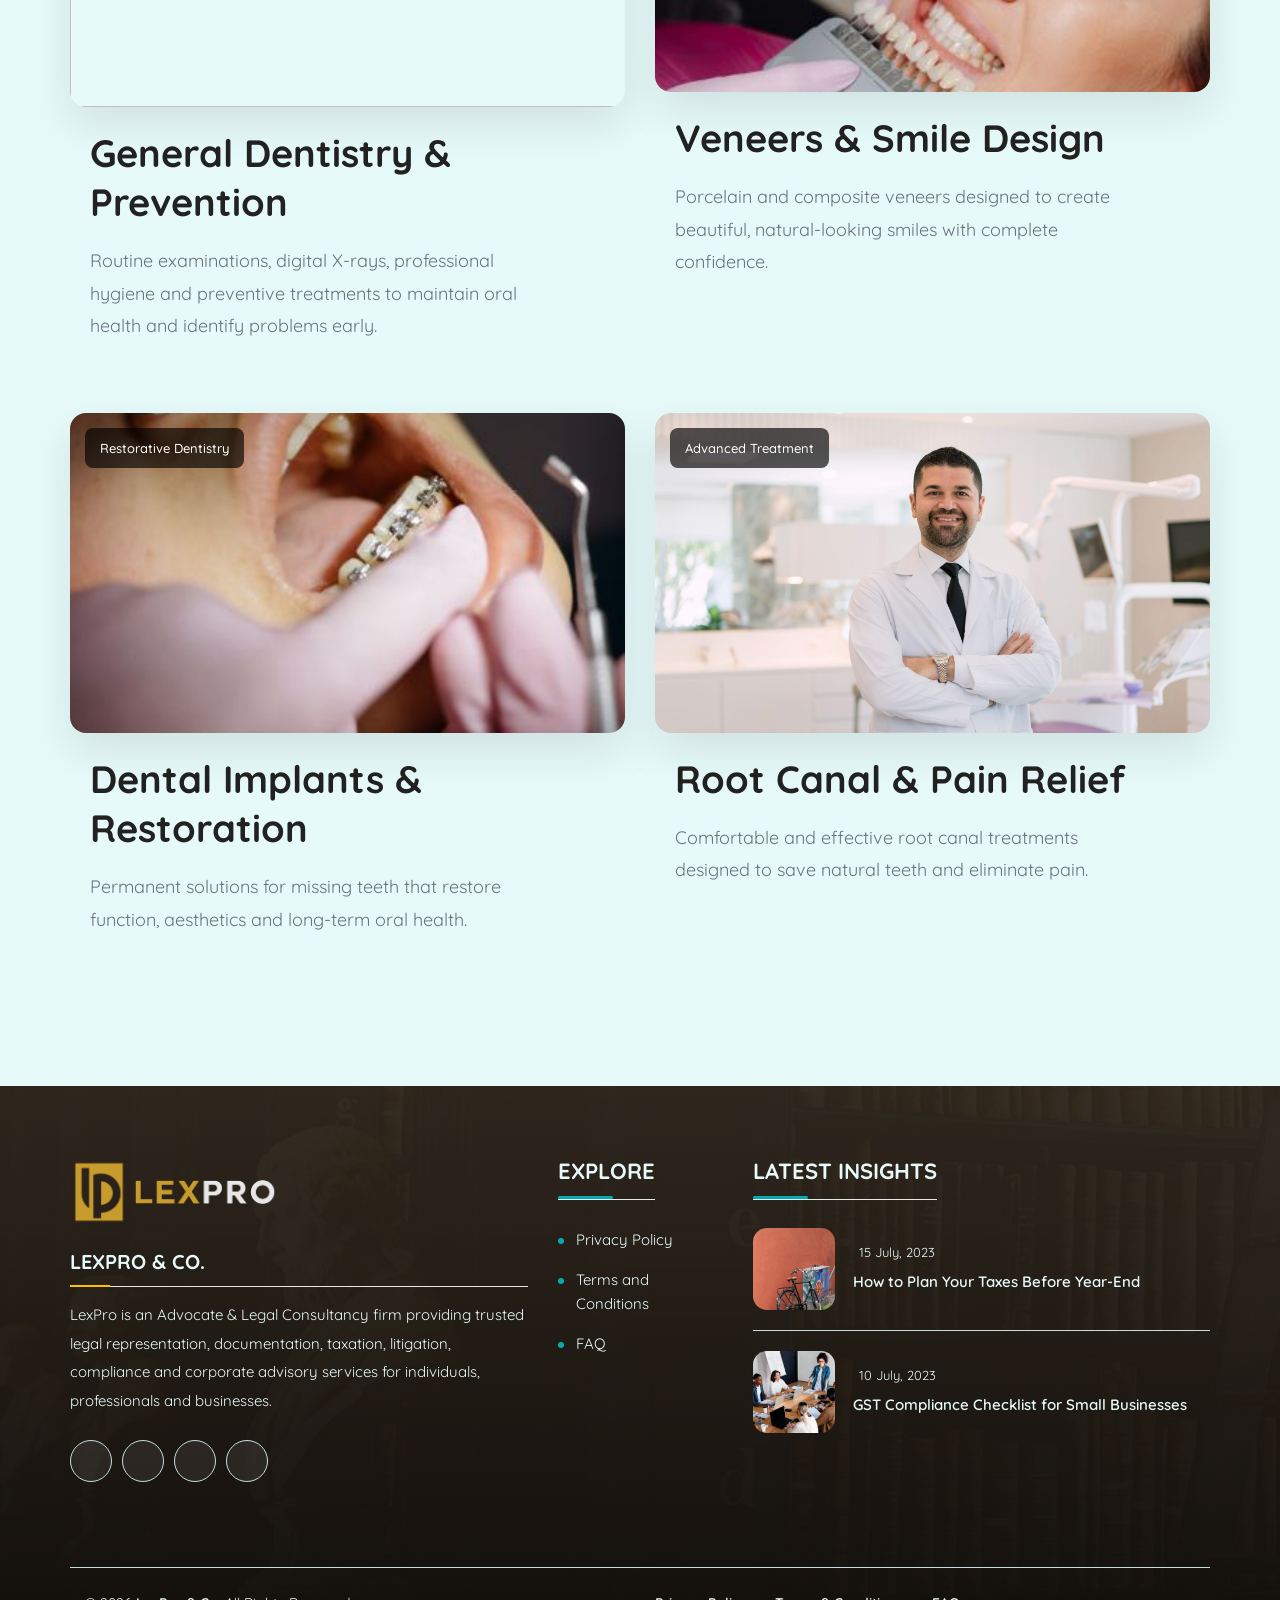
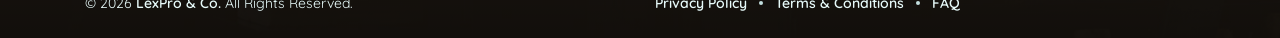
==== commit 74dfe9d9: "Update website from editor" ====
--- a/index.html
+++ b/index.html
@@ -43,7 +43,7 @@
 <div class="container about-60-container">
 <!-- Left Image -->
 <div class="col-md-6 about-60-img-wrapper anim-slide-left">
-<img alt="Advocate Image" class="updateImg" src="assets/images/about-60.jpg?v=1794392928?v=1794392948"/>
+<img alt="Advocate Image" class="updateImg" src="assets/images/about-60.jpg?v=1794392928?v=1794392948?v=1794406250?v=1794406275?v=1794406291"/>
 </div>
 <!-- Right Content -->
 <div class="col-md-6 about-60-content anim-slide-right">
@@ -58,10 +58,10 @@
                 your rights with integrity, precision, and unwavering dedication.
             </p>
 <div class="about-60-team">
-<img class="updateImg" src="assets/images/about-60-profile-1.jpg?v=1794392928?v=1794392948"/>
-<img class="updateImg" src="assets/images/about-60-profile-2.jpg?v=1794392928?v=1794392948"/>
-<img class="updateImg" src="assets/images/about-60-profile-3.jpg?v=1794392928?v=1794392948"/>
-<img class="updateImg" src="assets/images/about-60-profile-4.jpg?v=1794392928?v=1794392948"/>
+<img class="updateImg" src="assets/images/about-60-profile-1.jpg?v=1794392928?v=1794392948?v=1794406250?v=1794406275?v=1794406291"/>
+<img class="updateImg" src="assets/images/about-60-profile-2.jpg?v=1794392928?v=1794392948?v=1794406250?v=1794406275?v=1794406291"/>
+<img class="updateImg" src="assets/images/about-60-profile-3.jpg?v=1794392928?v=1794392948?v=1794406250?v=1794406275?v=1794406291"/>
+<img class="updateImg" src="assets/images/about-60-profile-4.jpg?v=1794392928?v=1794392948?v=1794406250?v=1794406275?v=1794406291"/>
 <div class="about-60-plus">+</div>
 <span class="about-60-label">Our Leadership</span>
 </div>
@@ -100,7 +100,7 @@
 <p class="about-59-desc"> We support social organizations, NGOs, and community
                             groups through voluntary legal services. </p>
 </div>
-<div class="col-xs-12 col-sm-6 about-59-img-wrap"> <img alt="Advocate Office" class="img-responsive about-59-img updateImg" src="assets/images/about-59.jpg?v=1794392928?v=1794392948"/> </div>
+<div class="col-xs-12 col-sm-6 about-59-img-wrap"> <img alt="Advocate Office" class="img-responsive about-59-img updateImg" src="assets/images/about-59.jpg?v=1794392928?v=1794392948?v=1794406250?v=1794406275?v=1794406291"/> </div>
 </div>
 </div>
 </div>
@@ -124,9 +124,9 @@
 <div class="blog-21-card">
 <h4 class="blog-21-title">Our Author</h4>
 <div class="blog-21-author-list">
-<img class="updateImg" src="assets/images/blog-21-profile-1.jpg?v=1794392928?v=1794392948"/>
-<img class="updateImg" src="assets/images/blog-21-profile-2.jpg?v=1794392928?v=1794392948"/>
-<img class="updateImg" src="assets/images/blog-21-profile-3.jpg?v=1794392928?v=1794392948"/>
+<img class="updateImg" src="assets/images/blog-21-profile-1.jpg?v=1794392928?v=1794392948?v=1794406250?v=1794406275?v=1794406291"/>
+<img class="updateImg" src="assets/images/blog-21-profile-2.jpg?v=1794392928?v=1794392948?v=1794406250?v=1794406275?v=1794406291"/>
+<img class="updateImg" src="assets/images/blog-21-profile-3.jpg?v=1794392928?v=1794392948?v=1794406250?v=1794406275?v=1794406291"/>
 </div>
 </div>
 <div class="blog-21-card">
@@ -145,7 +145,7 @@
 <div class="row">
 <div class="col-sm-6">
 <div class="blog-21-post">
-<img class="img-responsive updateImg" src="assets/images/blog-21-1_techfizz_techfizz_aig.jpg?v=1794392928?v=1794392948"/>
+<img class="img-responsive updateImg" src="assets/images/blog-21-1_techfizz_techfizz_aig.jpg?v=1794392928?v=1794392948?v=1794406250?v=1794406275?v=1794406291"/>
 <div class="blog-21-post-body">
 <span class="blog-21-category">#Legal Advice</span>
 <h3 class="blog-21-post-title">Navigating Child Custody Legal Issues After
@@ -172,7 +172,7 @@
 </div>
 <div class="col-sm-6">
 <div class="blog-21-post">
-<img class="img-responsive updateImg" src="assets/images/blog-21-2.jpg?v=1794392928?v=1794392948"/>
+<img class="img-responsive updateImg" src="assets/images/blog-21-2.jpg?v=1794392928?v=1794392948?v=1794406250?v=1794406275?v=1794406291"/>
 <div class="blog-21-post-body">
 <span class="blog-21-category">#Property Law</span>
 <h3 class="blog-21-post-title">Understanding Different Types of Property
@@ -199,7 +199,7 @@
 </div>
 <div class="col-sm-6">
 <div class="blog-21-post">
-<img class="img-responsive updateImg" src="assets/images/blog-21-3.jpg?v=1794392928?v=1794392948"/>
+<img class="img-responsive updateImg" src="assets/images/blog-21-3.jpg?v=1794392928?v=1794392948?v=1794406250?v=1794406275?v=1794406291"/>
 <div class="blog-21-post-body">
 <span class="blog-21-category">#Family Law</span>
 <h3 class="blog-21-post-title">Divorce &amp; Custody: What Every Parent Should
@@ -226,7 +226,7 @@
 </div>
 <div class="col-sm-6">
 <div class="blog-21-post">
-<img class="img-responsive updateImg" src="assets/images/blog-21-4_techfizz_techfizz_aig.jpg?v=1794392928?v=1794392948"/>
+<img class="img-responsive updateImg" src="assets/images/blog-21-4_techfizz_techfizz_aig.jpg?v=1794392928?v=1794392948?v=1794406250?v=1794406275?v=1794406291"/>
 <div class="blog-21-post-body">
 <span class="blog-21-category">#Criminal Defence</span>
 <h3 class="blog-21-post-title">Why Hiring a Defence Lawyer Early Can Save
@@ -360,7 +360,7 @@
 <span class="about-71-category">
                             Cosmetic Dentistry
                         </span>
-<img class="updateImg" src="assets/images/about-71-2.JPG"/>
+<img class="updateImg" src="assets/images/about-71-2.JPG?v=1794406250?v=1794406275?v=1794406291"/>
 </div>
 <div class="about-71-info">
 <h3 class="">
@@ -383,7 +383,7 @@
 <span class="about-71-category">
                             Restorative Dentistry
                         </span>
-<img class="updateImg" src="assets/images/about-71-3.JPG"/>
+<img class="updateImg" src="assets/images/about-71-3.JPG?v=1794406250?v=1794406275?v=1794406291"/>
 </div>
 <div class="about-71-info">
 <h3 class="">
@@ -403,7 +403,7 @@
 <span class="about-71-category">
                             Advanced Treatment
                         </span>
-<img class="updateImg" src="assets/images/about-71-4.JPG"/>
+<img class="updateImg" src="assets/images/about-71-4.JPG?v=1794406250?v=1794406275?v=1794406291"/>
 </div>
 <div class="about-71-info">
 <h3 class="">
